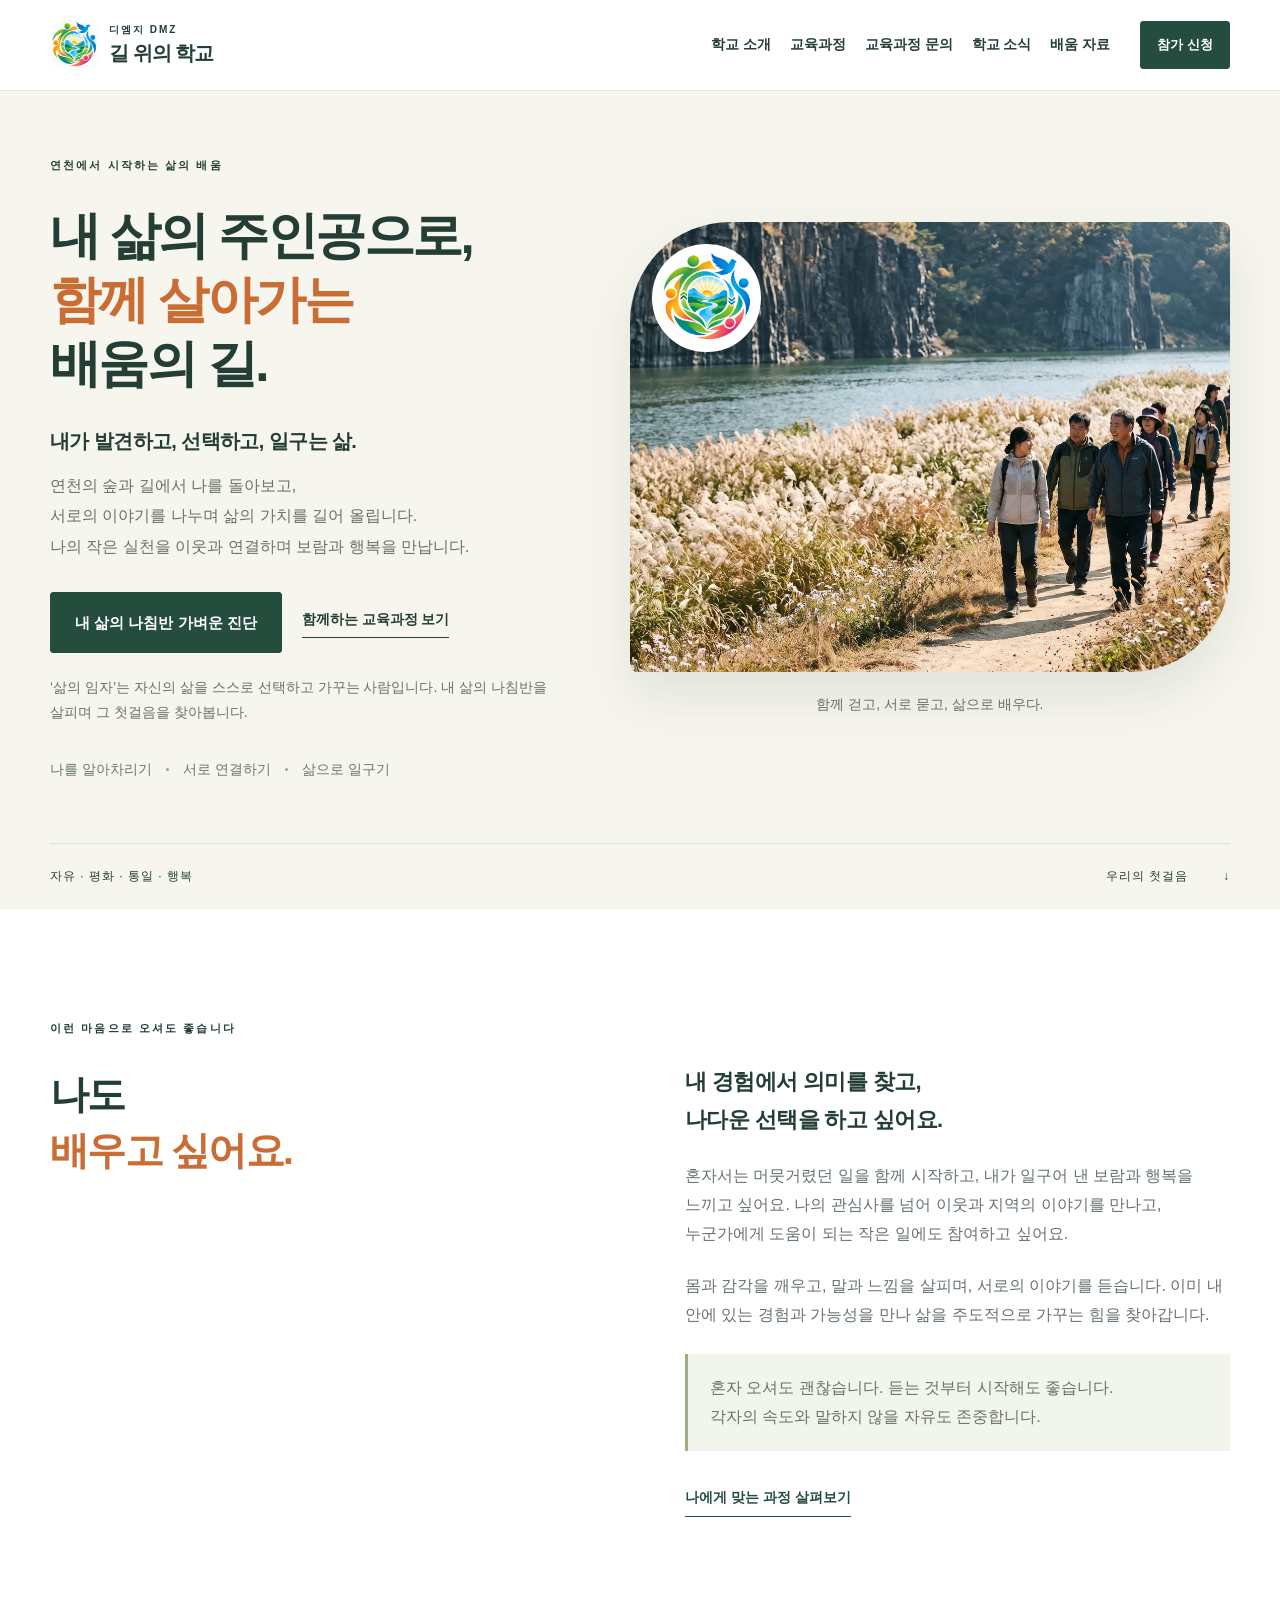
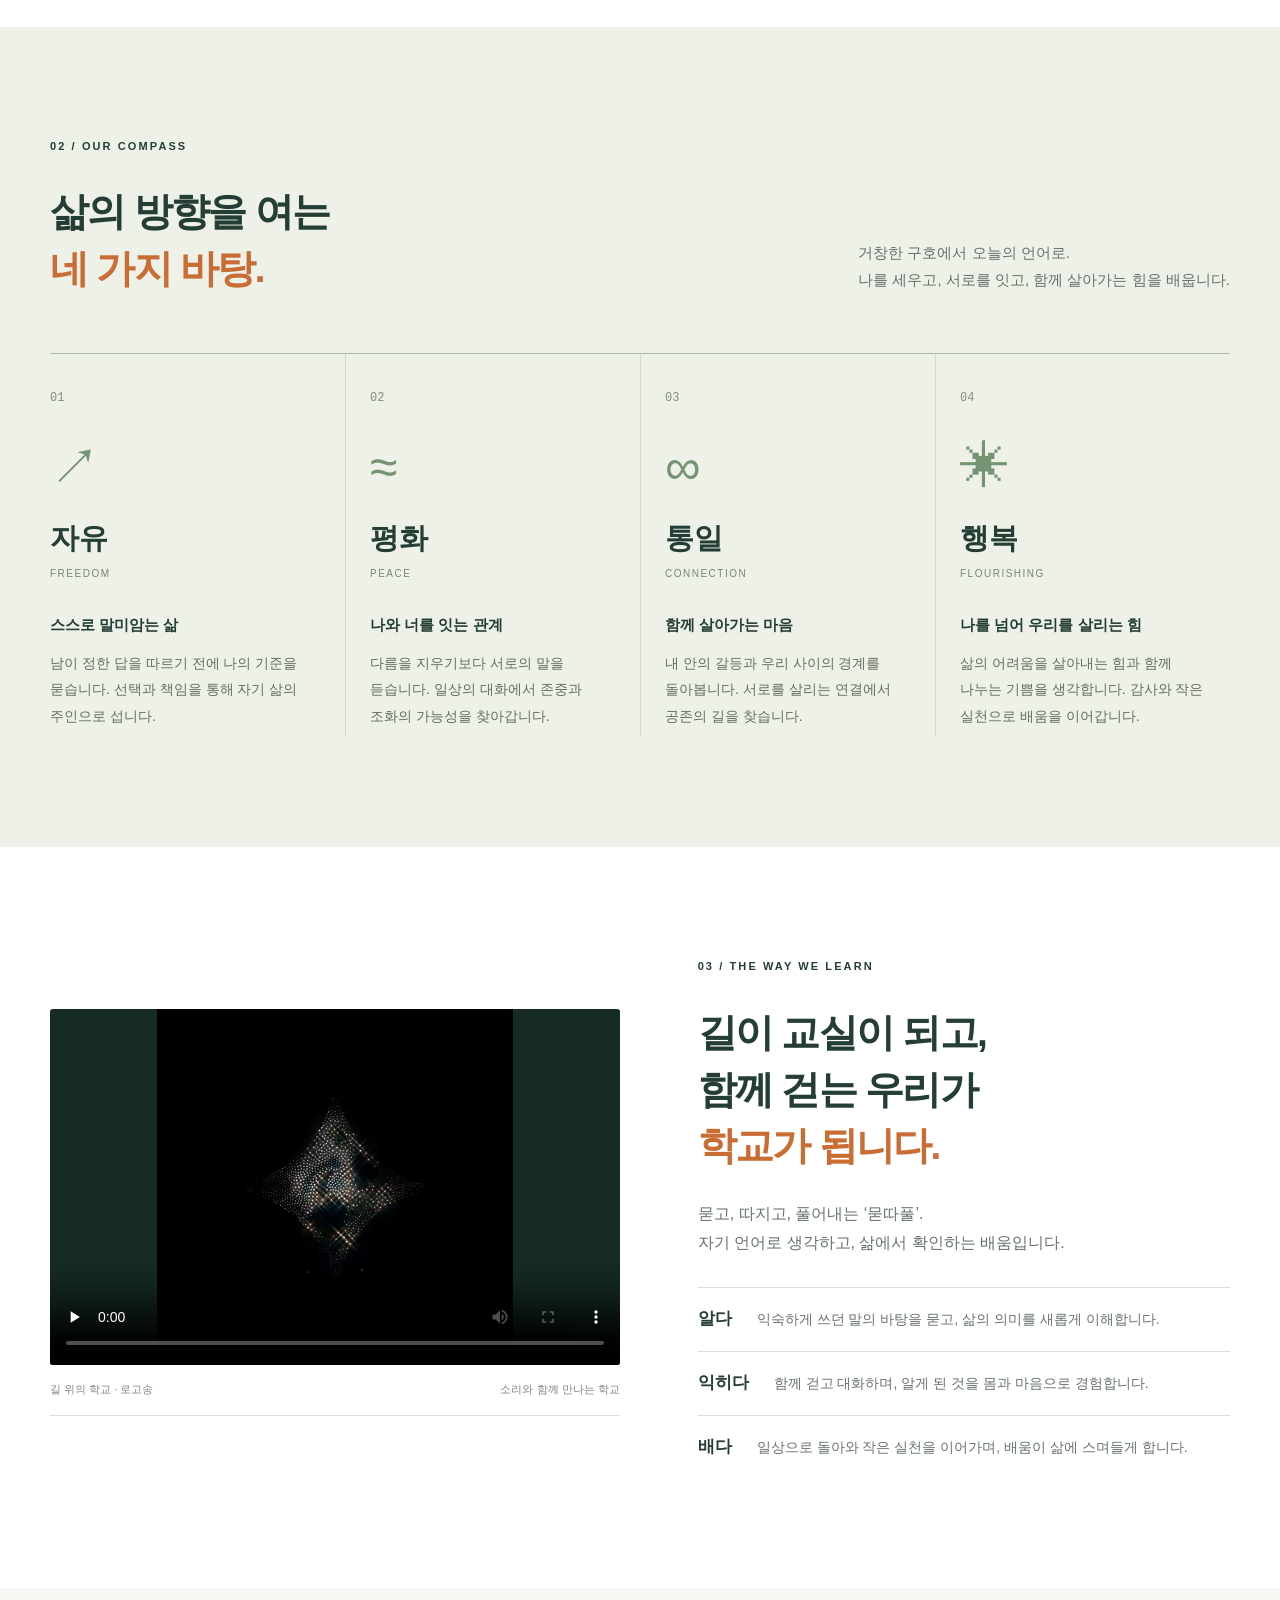
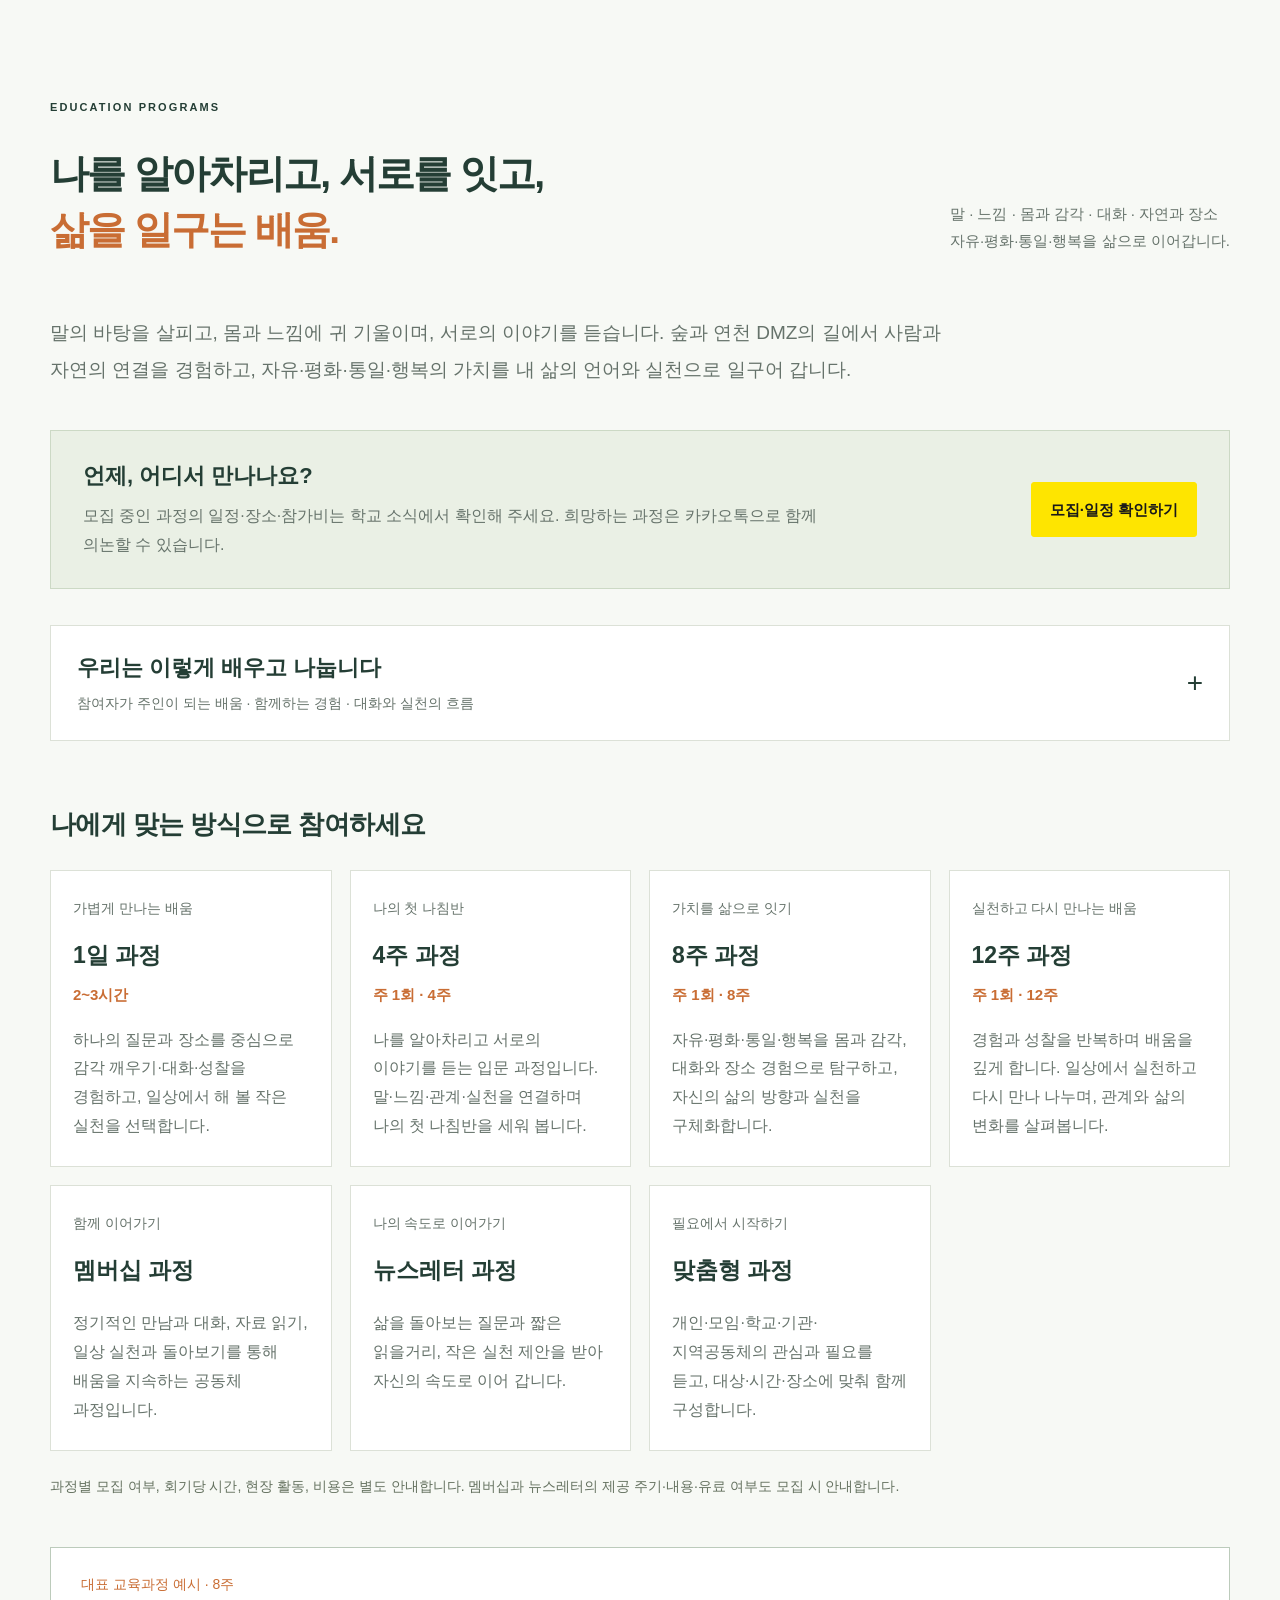
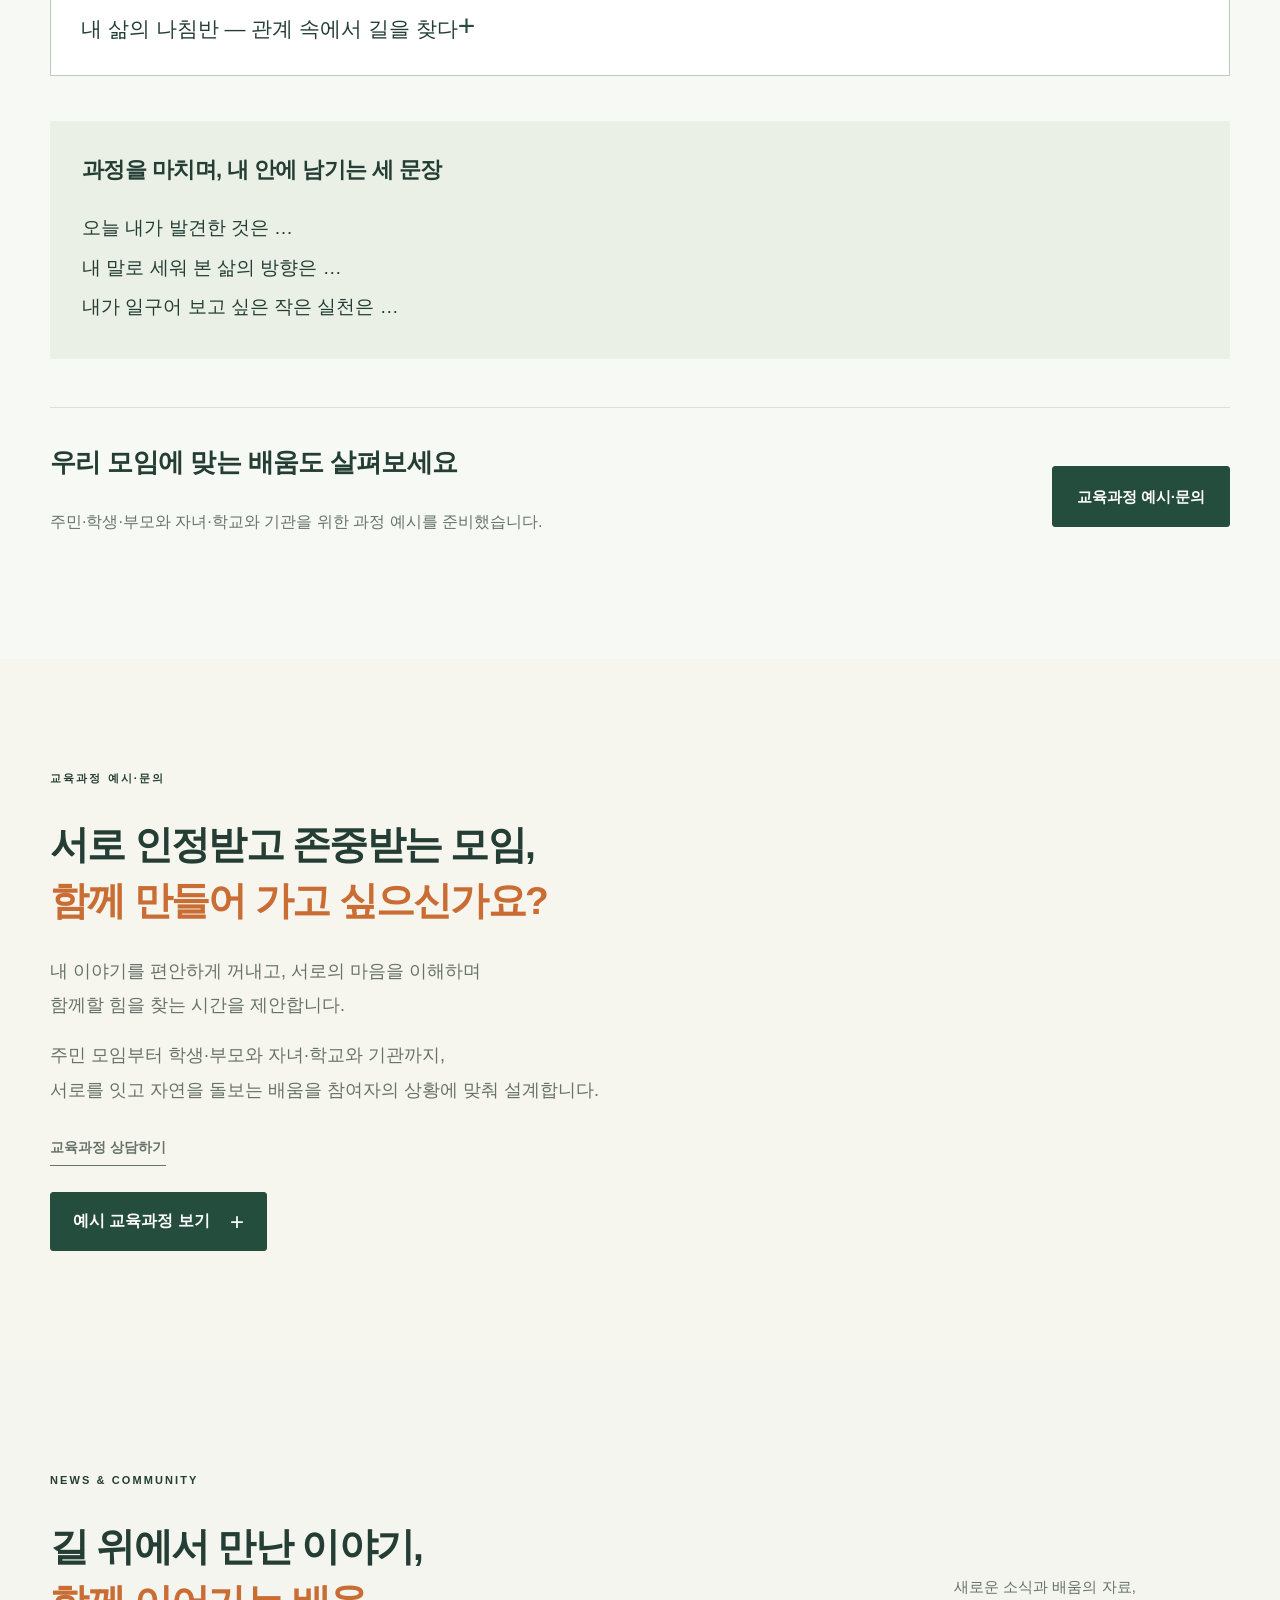
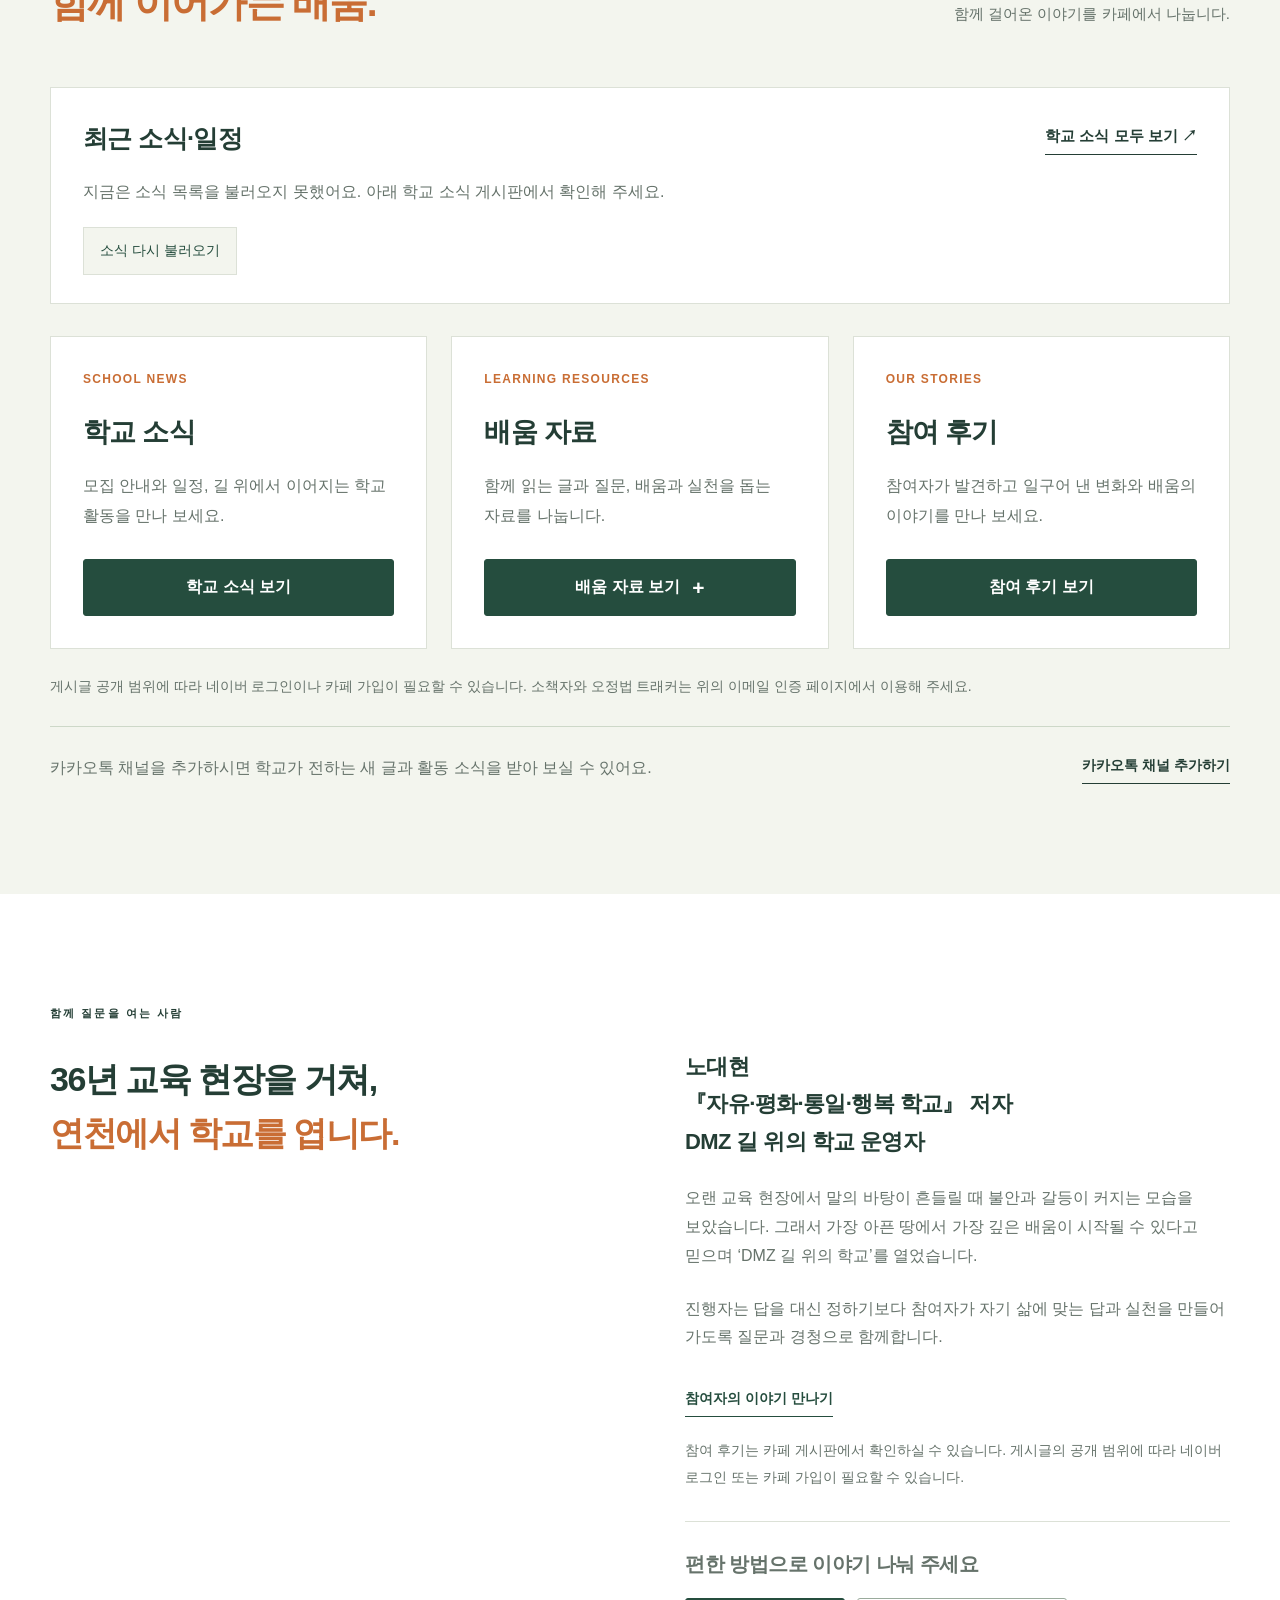
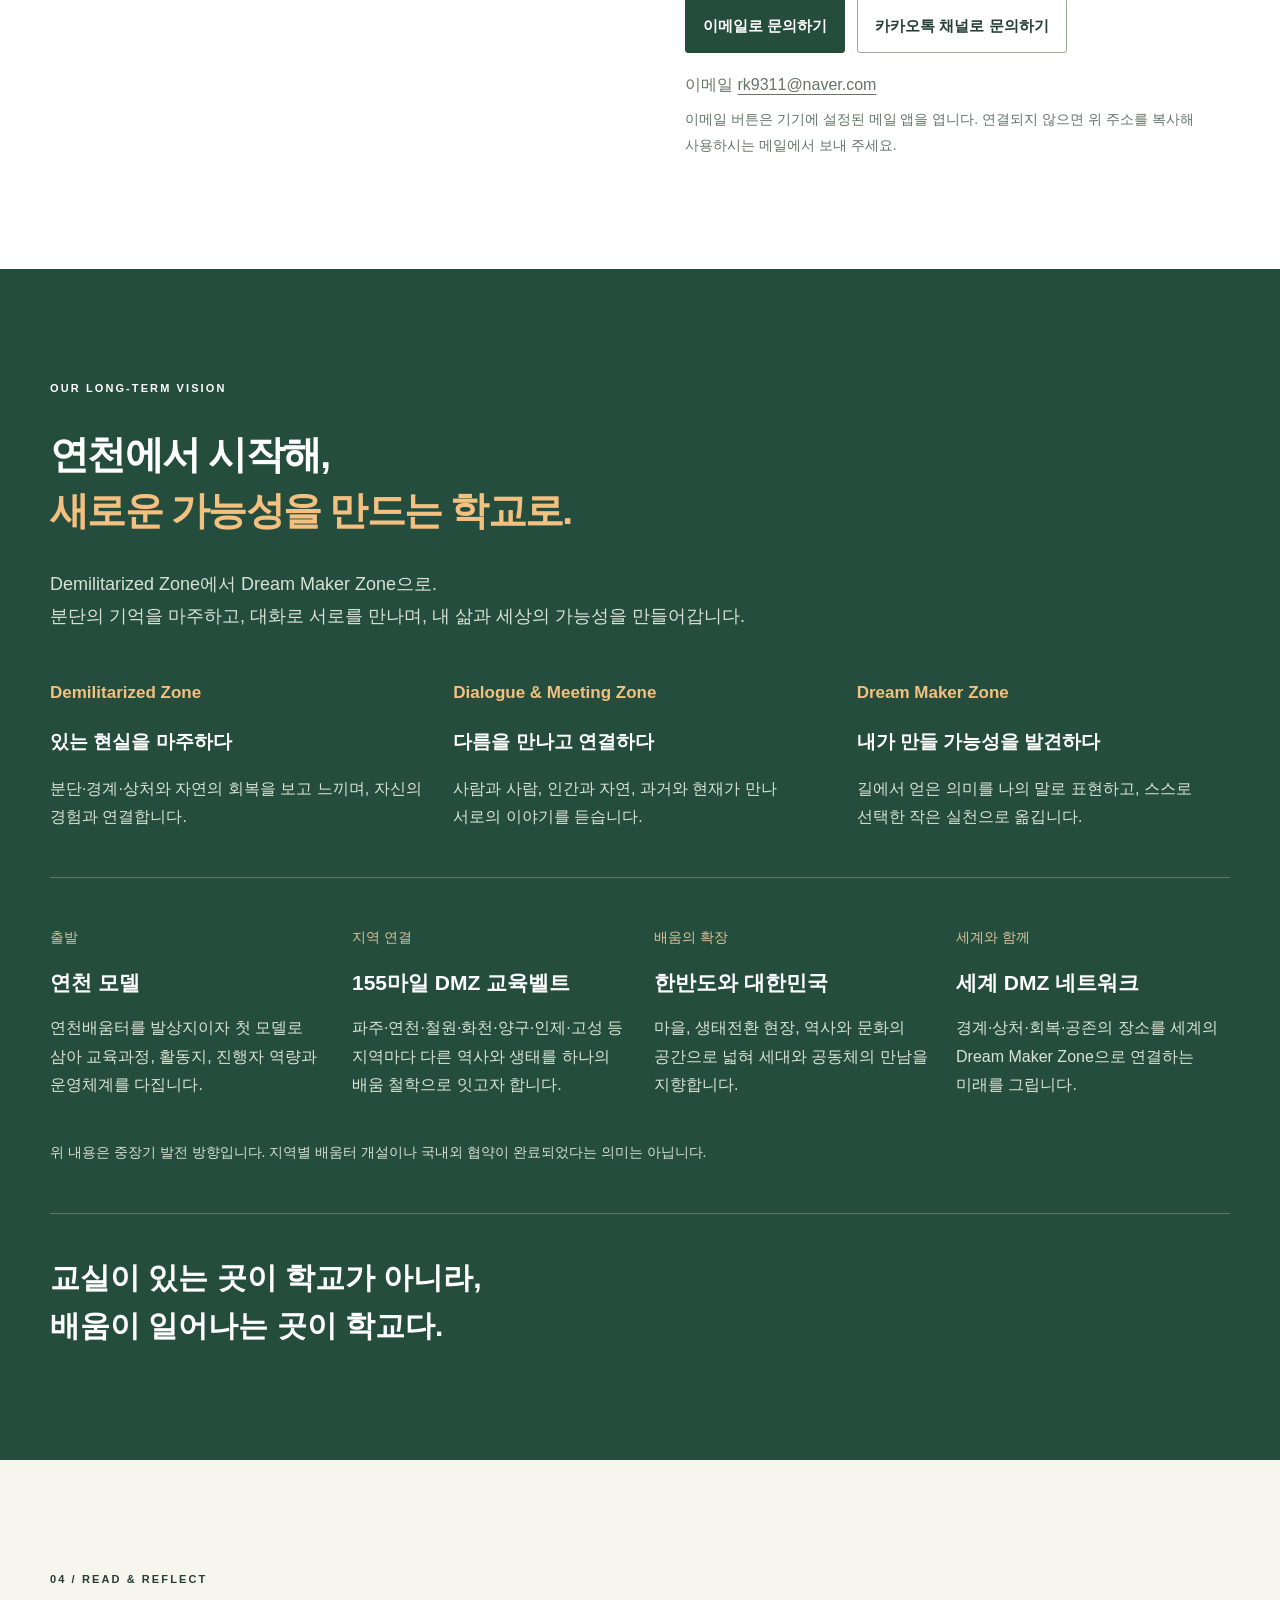
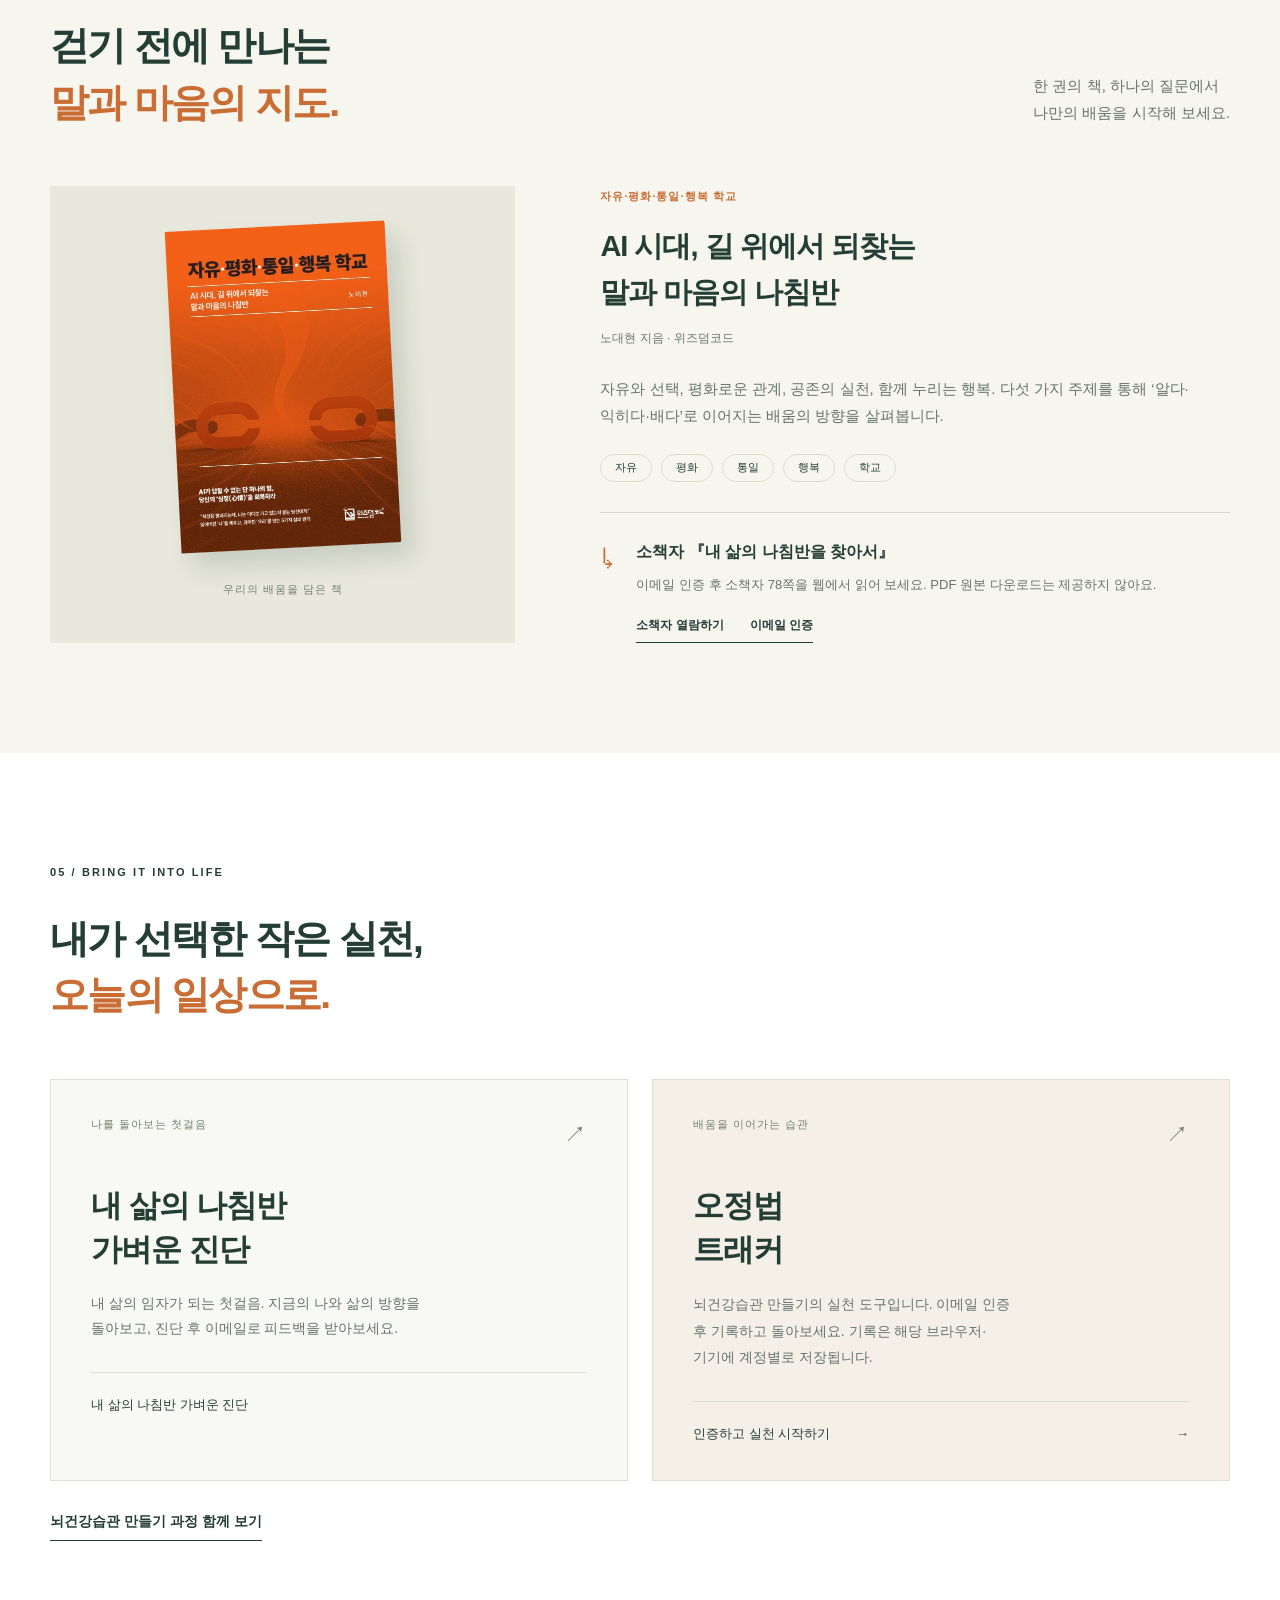
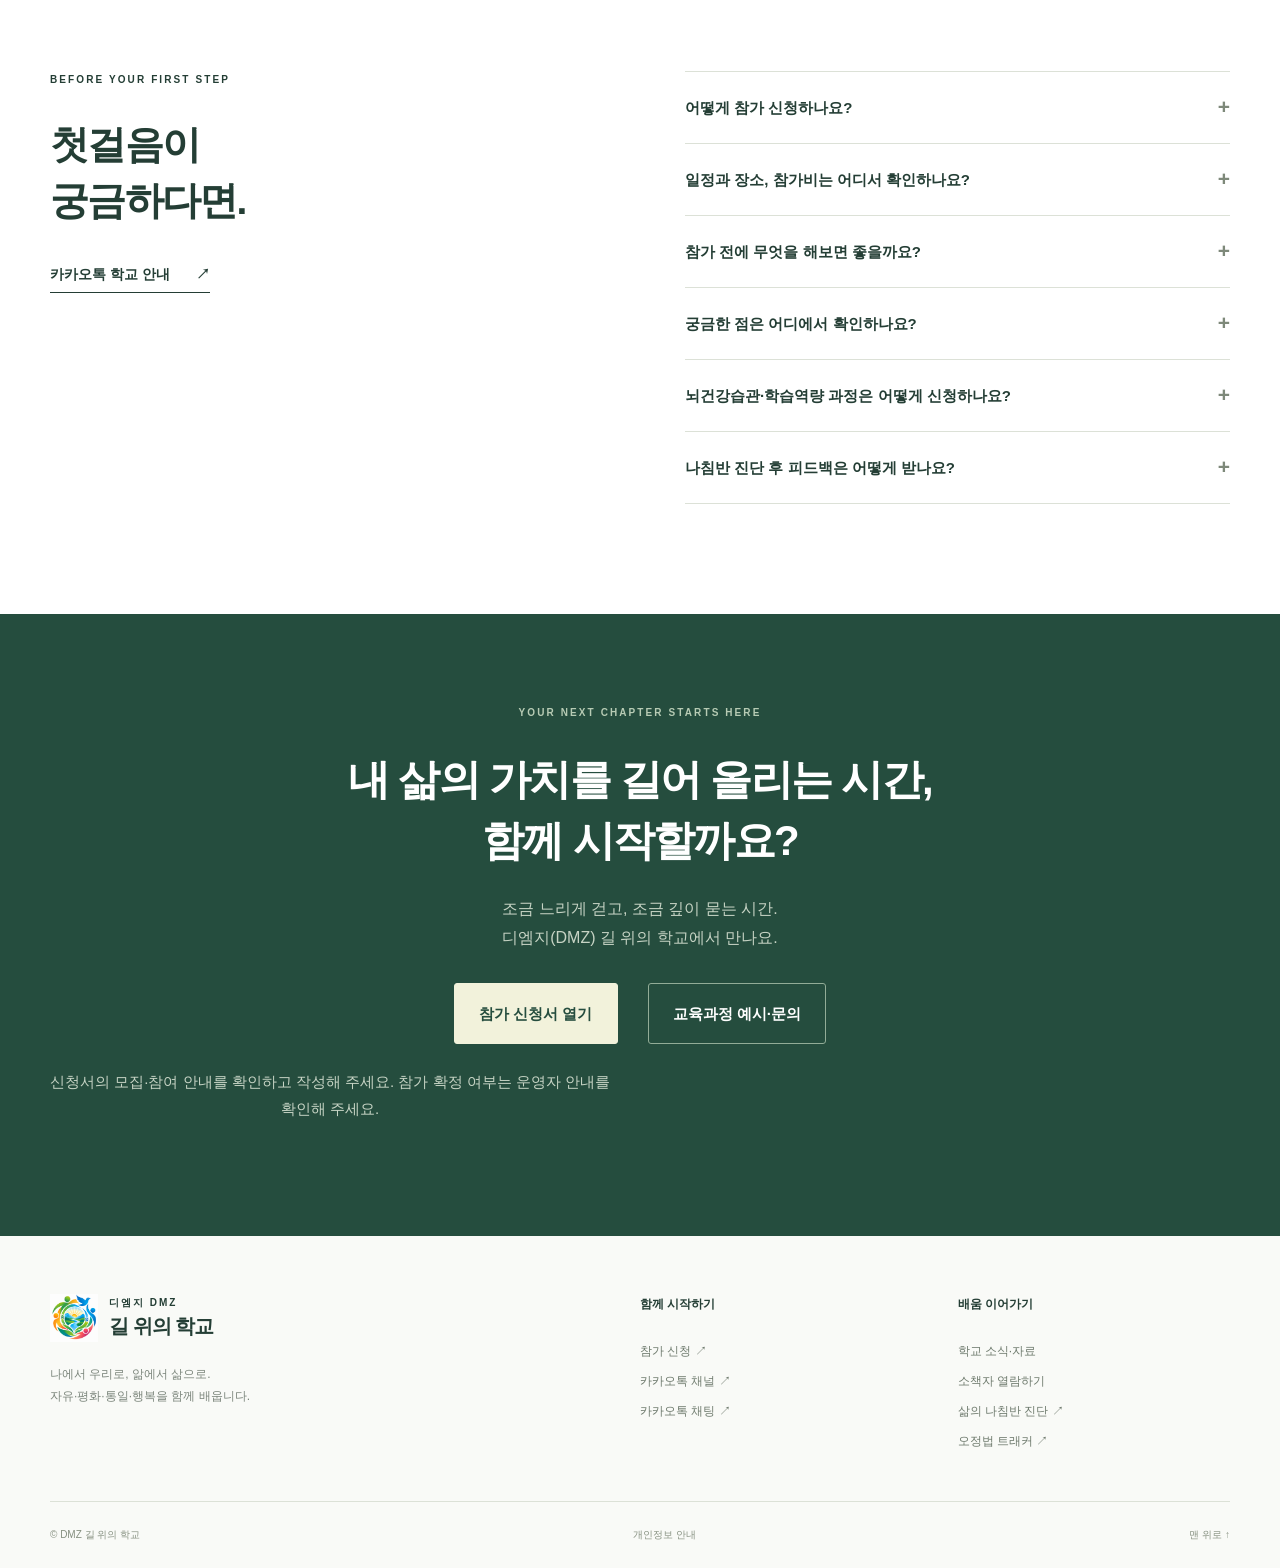
==== index.html @ ad86478e "Add files via upload" ====
<!doctype html>
<html lang="ko"><head>
<meta charset="utf-8"><meta name="viewport" content="width=device-width,initial-scale=1">
<title>DMZ 길 위의 학교 | 내 삶의 임자가 되는 배움</title>
<meta name="description" content="내 삶의 가치를 길어 올리고, 이웃과 연결되며, 보람과 행복을 일구는 배움. 연천의 길에서 시작하는 참여형 교육과정.">
<meta property="og:title" content="DMZ 길 위의 학교 — 내 삶의 나침반을 찾아서"><meta property="og:description" content="함께 걷고, 서로 묻고, 삶으로 배우는 학교."><meta property="og:type" content="website"><meta name="theme-color" content="#254d3e">
<link rel="icon" href="assets/logo.png"><link rel="stylesheet" href="style.css"><script src="app.js" defer=""></script>
<script src="news.js" defer="" data-sheet-id="1Gr6EIN_C6Hx48fEkBrF39PbIJ0kwt_T243jyhmLf19w" data-sheet-gid="470435636"></script>
</head>
<body>
<a class="skip" href="#main">본문 바로가기</a>
<header class="header"><div class="wrap header-inner"><a class="brand" href="#" aria-label="DMZ 길 위의 학교 홈"><img src="assets/logo.png" alt="" width="48" height="48"><span><small>디엠지 DMZ</small><b>길 위의 학교</b></span></a><nav id="navigation" aria-label="주 메뉴"><a href="#about">학교 소개</a><a href="#programs">교육과정</a><a href="#proposals">교육과정 문의</a><a href="#news">학교 소식</a><a href="#learning">배움 자료</a></nav><a class="button small" href="https://forms.gle/WR8zNBg2jhPBdPFr8" target="_blank" rel="noopener noreferrer">참가 신청</a><button class="menu-toggle" type="button" aria-expanded="false" aria-controls="navigation" aria-label="메뉴 열기"><span></span><span></span></button></div></header>
<main id="main">
<section class="hero" id="about"><div class="wrap hero-grid"><div class="hero-copy"><p class="eyebrow">연천에서 시작하는 삶의 배움</p><h1>내 삶의 주인공으로,<br><em>함께 살아가는</em><br>배움의 길.</h1><p class="hero-sub">내가 발견하고, 선택하고, 일구는 삶.</p><p class="lead">연천의 숲과 길에서 나를 돌아보고,<br class="desktop"> 서로의 이야기를 나누며 삶의 가치를 길어 올립니다.<br class="desktop"> 나의 작은 실천을 이웃과 연결하며 보람과 행복을 만납니다.</p><div class="actions"><a class="button" href="https://forms.gle/8WSsFzhsfN99GEsq5" target="_blank" rel="noopener noreferrer">내 삶의 나침반 가벼운 진단</a><a class="text-link" href="#programs">함께하는 교육과정 보기</a></div><p class="hero-definition">‘삶의 임자’는 자신의 삶을 스스로 선택하고 가꾸는 사람입니다. 내 삶의 나침반을 살피며 그 첫걸음을 찾아봅니다.</p><div class="hero-note"><span>나를 알아차리기</span><i></i><span>서로 연결하기</span><i></i><span>삶으로 일구기</span></div></div><figure class="hero-art hero-walking"><div class="hero-photo-frame"><img class="hero-landscape" src="assets/hero-walking.webp" alt="강과 절벽, 억새가 어우러진 길을 함께 걷는 사람들의 풍경 이미지" width="2752" height="1536" fetchpriority="high"><div class="hero-logo-badge"><img src="assets/logo.png" alt="DMZ 길 위의 학교 로고" width="1254" height="1254"></div></div><figcaption><span>함께 걷고, 서로 묻고, 삶으로 배우다.</span></figcaption></figure></div><div class="hero-bottom wrap"><span>자유 · 평화 · 통일 · 행복</span><a href="#why">우리의 첫걸음 <span aria-hidden="true">↓</span></a></div></section>
<section class="section why" id="why"><div class="wrap split"><div><p class="eyebrow">이런 마음으로 오셔도 좋습니다</p><h2>나도<br><em>배우고 싶어요.</em></h2></div><div class="prose"><p class="large">내 경험에서 의미를 찾고,<br>나다운 선택을 하고 싶어요.</p><p>혼자서는 머뭇거렸던 일을 함께 시작하고, 내가 일구어 낸 보람과 행복을 느끼고 싶어요. 나의 관심사를 넘어 이웃과 지역의 이야기를 만나고, 누군가에게 도움이 되는 작은 일에도 참여하고 싶어요.</p><p>몸과 감각을 깨우고, 말과 느낌을 살피며, 서로의 이야기를 듣습니다. 이미 내 안에 있는 경험과 가능성을 만나 삶을 주도적으로 가꾸는 힘을 찾아갑니다.</p><p class="participation-welcome">혼자 오셔도 괜찮습니다. 듣는 것부터 시작해도 좋습니다.<br>각자의 속도와 말하지 않을 자유도 존중합니다.</p><a class="text-link" href="#programs">나에게 맞는 과정 살펴보기</a></div></div></section>
<section class="section values" id="values"><div class="wrap"><div class="section-head"><div><p class="eyebrow">02 / OUR COMPASS</p><h2>삶의 방향을 여는<br><em>네 가지 바탕.</em></h2></div><p>거창한 구호에서 오늘의 언어로.<br>나를 세우고, 서로를 잇고, 함께 살아가는 힘을 배웁니다.</p></div><div class="value-grid"><article><span class="number">01</span><span class="value-mark" aria-hidden="true">↗</span><h3>자유</h3><p class="en">FREEDOM</p><h4>스스로 말미암는 삶</h4><p>남이 정한 답을 따르기 전에 나의 기준을 묻습니다. 선택과 책임을 통해 자기 삶의 주인으로 섭니다.</p></article><article><span class="number">02</span><span class="value-mark" aria-hidden="true">≈</span><h3>평화</h3><p class="en">PEACE</p><h4>나와 너를 잇는 관계</h4><p>다름을 지우기보다 서로의 말을 듣습니다. 일상의 대화에서 존중과 조화의 가능성을 찾아갑니다.</p></article><article><span class="number">03</span><span class="value-mark" aria-hidden="true">∞</span><h3>통일</h3><p class="en">CONNECTION</p><h4>함께 살아가는 마음</h4><p>내 안의 갈등과 우리 사이의 경계를 돌아봅니다. 서로를 살리는 연결에서 공존의 길을 찾습니다.</p></article><article><span class="number">04</span><span class="value-mark" aria-hidden="true">✳</span><h3>행복</h3><p class="en">FLOURISHING</p><h4>나를 넘어 우리를 살리는 힘</h4><p>삶의 어려움을 살아내는 힘과 함께 나누는 기쁨을 생각합니다. 감사와 작은 실천으로 배움을 이어갑니다.</p></article></div></div></section>
<section class="section story" id="story"><div class="wrap story-grid"><div class="video-block"><video controls="" playsinline="" preload="none" poster="assets/song-poster.jpg" aria-label="길 위의 학교 로고송 영상"><source src="assets/school-song.mp4" type="video/mp4">영상을 지원하지 않는 브라우저입니다. <a href="assets/school-song.mp4">로고송 영상 열기</a></video><p><span>길 위의 학교 · 로고송</span><span>소리와 함께 만나는 학교</span></p></div><div><p class="eyebrow">03 / THE WAY WE LEARN</p><h2>길이 교실이 되고,<br>함께 걷는 우리가<br><em>학교가 됩니다.</em></h2><p class="story-intro">묻고, 따지고, 풀어내는 ‘묻따풀’.<br>자기 언어로 생각하고, 삶에서 확인하는 배움입니다.</p><ol class="learning-steps"><li><span>알다</span><p>익숙하게 쓰던 말의 바탕을 묻고, 삶의 의미를 새롭게 이해합니다.</p></li><li><span>익히다</span><p>함께 걷고 대화하며, 알게 된 것을 몸과 마음으로 경험합니다.</p></li><li><span>배다</span><p>일상으로 돌아와 작은 실천을 이어가며, 배움이 삶에 스며들게 합니다.</p></li></ol></div></div></section>
<section class="section programs" id="programs"><div class="wrap">
<div class="section-head"><div><p class="eyebrow">EDUCATION PROGRAMS</p><h2>나를 알아차리고, 서로를 잇고,<br><em>삶을 일구는 배움.</em></h2></div><p>말 · 느낌 · 몸과 감각 · 대화 · 자연과 장소<br>자유·평화·통일·행복을 삶으로 이어갑니다.</p></div>
<p class="program-intro">말의 바탕을 살피고, 몸과 느낌에 귀 기울이며, 서로의 이야기를 듣습니다. 숲과 연천 DMZ의 길에서 사람과 자연의 연결을 경험하고, 자유·평화·통일·행복의 가치를 내 삶의 언어와 실천으로 일구어 갑니다.</p>
<aside class="program-schedule" aria-labelledby="schedule-title"><div><h3 id="schedule-title">언제, 어디서 만나나요?</h3><p>모집 중인 과정의 일정·장소·참가비는 학교 소식에서 확인해 주세요. 희망하는 과정은 카카오톡으로 함께 의논할 수 있습니다.</p></div><a class="button" href="#news">모집·일정 확인하기</a></aside>
<details class="learning-method" id="learning-method"><summary><span><strong>우리는 이렇게 배우고 나눕니다</strong><small>참여자가 주인이 되는 배움 · 함께하는 경험 · 대화와 실천의 흐름</small></span><span class="method-toggle" aria-hidden="true">+</span></summary><div class="learning-method-content"><div class="program-philosophy"><article><span class="course-tag">참여자가 주인이 되는 배움</span><h3>내 안에서 발견하고,<br>내 삶으로 일구어 갑니다.</h3><p>길 위의 학교는 참여자 한 사람 한 사람에게 자기 삶을 이해하고 선택할 경험과 지혜, 가능성이 있다고 믿습니다.</p><p>진행자는 열린 질문과 경청으로 말문을 열고, 각자가 자신의 경험과 느낌을 표현할 수 있도록 돕습니다. 참여자는 이야기를 나누고, 자신에게 남는 의미를 정리하고 음미하며, 자기 삶에 맞는 답과 실천을 만들어 갑니다.</p><blockquote>“무엇을 배웠다”는 뿌듯함에서,<br><strong>“내가 발견하고 선택하여 일구어 냈다”는<br>성취감과 보람으로.</strong></blockquote></article><article><span class="course-tag">연결과 연대 속에서 살아가기</span><h3>우리는 관계 속에서<br>살아가는 존재입니다.</h3><p>홀로 있는 순간에도 사람·자연·장소·시간과 연결되어 살아갑니다. 나를 지탱하는 관계를 발견하고, 서로의 다름과 속도를 존중하며, 편안함과 안정감·소속감을 경험할 수 있는 배움의 자리를 만듭니다.</p><p>말할 자유와 함께 <strong>말하지 않을 자유, 적절한 거리, 잠시 머무를 시간</strong>도 존중합니다. 서로의 이야기를 만나며 자신의 답을 새롭게 만들어 갈 수 있습니다.</p></article></div><div class="program-block"><h3>이런 경험을 함께합니다</h3><div class="experience-grid">
<article><h4>말의 바탕 차리기</h4><p>내가 사용하는 말의 뜻과 바탕을 살피고, 자신의 경험을 자기 말로 표현합니다.</p></article>
<article><h4>느낌 알아차리기</h4><p>늧·느낌·감정·인식·행동의 흐름을 살피며, 지금 내 안에서 일어나는 것을 알아차립니다.</p></article>
<article><h4>몸과 감각 깨우기</h4><p>호흡·움직임·몸의 감각을 느끼고, 여건에 맞는 맨발 걷기와 브레인트레이닝을 경험합니다.</p></article>
<article><h4>듣고 대화하기</h4><p>이마고 대화와 회복적 대화를 통해 끝까지 듣기, 공감, 서로의 필요를 나누는 경험을 합니다.</p></article>
<article><h4>자연과 장소에서 가치 길어 올리기</h4><p>숲·물길·생태·역사의 현장을 만나고, 그 경험에서 자신의 삶과 연결되는 의미를 발견합니다.</p></article>
<article><h4>일상에서 일구기</h4><p>나의 나침반 선언과 작은 실천을 선택하고, 오정법 트래커로 기록하며 돌아봅니다.</p></article></div></div><div class="program-block program-flow"><h3>배움은 이렇게 흐릅니다</h3><ol><li>몸과 감각으로 만나기</li><li>내면에 귀 기울이기</li><li>말문 열기</li><li>서로 나누고 듣기</li><li>나의 말로 정리하기</li><li>머물러 음미하기</li><li>내가 선택한 실천으로 이어가기</li></ol><p>사물과 장소를 만나며 일어나는 느낌에 머물고, 내 삶과 관계의 연결을 발견합니다. 매번 같은 답에 도달하기보다 각자가 발견한 답을 서로의 이야기와 만나게 하는 과정입니다.</p></div></div></details>


<div class="program-block"><h3>나에게 맞는 방식으로 참여하세요</h3><div class="format-grid">
<article><span>가볍게 만나는 배움</span><h4>1일 과정</h4><b>2~3시간</b><p>하나의 질문과 장소를 중심으로 감각 깨우기·대화·성찰을 경험하고, 일상에서 해 볼 작은 실천을 선택합니다.</p></article>
<article><span>나의 첫 나침반</span><h4>4주 과정</h4><b>주 1회 · 4주</b><p>나를 알아차리고 서로의 이야기를 듣는 입문 과정입니다. 말·느낌·관계·실천을 연결하며 나의 첫 나침반을 세워 봅니다.</p></article>
<article><span>가치를 삶으로 잇기</span><h4>8주 과정</h4><b>주 1회 · 8주</b><p>자유·평화·통일·행복을 몸과 감각, 대화와 장소 경험으로 탐구하고, 자신의 삶의 방향과 실천을 구체화합니다.</p></article>
<article><span>실천하고 다시 만나는 배움</span><h4>12주 과정</h4><b>주 1회 · 12주</b><p>경험과 성찰을 반복하며 배움을 깊게 합니다. 일상에서 실천하고 다시 만나 나누며, 관계와 삶의 변화를 살펴봅니다.</p></article>
<article><span>함께 이어가기</span><h4>멤버십 과정</h4><p>정기적인 만남과 대화, 자료 읽기, 일상 실천과 돌아보기를 통해 배움을 지속하는 공동체 과정입니다.</p></article>
<article><span>나의 속도로 이어가기</span><h4>뉴스레터 과정</h4><p>삶을 돌아보는 질문과 짧은 읽을거리, 작은 실천 제안을 받아 자신의 속도로 이어 갑니다.</p></article>
<article><span>필요에서 시작하기</span><h4>맞춤형 과정</h4><p>개인·모임·학교·기관·지역공동체의 관심과 필요를 듣고, 대상·시간·장소에 맞춰 함께 구성합니다.</p></article></div><p class="course-note format-note">과정별 모집 여부, 회기당 시간, 현장 활동, 비용은 별도 안내합니다. 멤버십과 뉴스레터의 제공 주기·내용·유료 여부도 모집 시 안내합니다.</p></div>
<details class="program-example"><summary><span><small>대표 교육과정 예시 · 8주</small>내 삶의 나침반 — 관계 속에서 길을 찾다</span><span class="example-toggle" aria-hidden="true">+</span></summary><div class="example-content"><p>현재 삶 자각 · 삶의 리듬 살피기 · 관점 점검 · 감정과 신념 성찰 · 생애 경험 재해석 · 관계 재구성 · 가치 재선택 · 생활실천으로 이어지는 구성 예시입니다.</p><ol class="week-list">
<li><div><span>1주 · 삶의 방향</span><h4>왜 지금, 내 삶의 나침반이 필요한가</h4></div><p>숲과 자연을 오감으로 만나며 현재의 삶을 자각합니다. 자기인식과 삶의 만족·의미를 살피고, 나를 지탱하는 관계와 삶의 방향을 돌아봅니다.</p></li>
<li><div><span>2주 · 자유</span><h4>나를 알아차리고 스스로 말미암기</h4></div><p>물의 흐름과 걷는 속도를 경험하며 자신의 리듬을 살핍니다. 몸·느낌·생각을 알아차리고 자율적 선택, 자기조절, 자기실현의 가능성을 찾아봅니다.</p></li>
<li><div><span>3주 · 자유</span><h4>선택하고 책임지는 삶</h4></div><p>갈림길과 다른 길을 경험하며 선택의 기준을 묻습니다. 말의 바탕과 익숙한 관점을 살피고, 나의 선택이 타인과 자연에 미치는 영향을 돌아보며 가치와 행동을 연결합니다.</p></li>
<li><div><span>4주 · 평화</span><h4>내 안의 안정과 통합</h4></div><p>숲의 고요함과 호흡 속에서 감정과 신념을 돌아봅니다. 몸의 긴장을 알아차리고, 나를 안정시키는 환경과 관계를 발견하며 정서조절과 내적 통합을 살핍니다.</p></li>
<li><div><span>5주 · 평화 실습</span><h4>끝까지 듣고 나와 너를 잇기</h4></div><p>나무의 성장 흔적과 계절을 만나 자신의 경험을 되새깁니다. 이마고 대화와 회복적 질문으로 서로의 이야기를 들으며 존중과 공감, 평화적 의사소통과 갈등 전환을 경험합니다.</p></li>
<li><div><span>6주 · 통일</span><h4>다름을 품고 관계를 다시 잇기</h4></div><p>생태계의 상호의존성과 연천 DMZ의 경계를 살핍니다. 내 안과 우리 사이의 갈라짐을 돌아보고, 차이를 지우지 않고 함께 살아갈 약속과 공동체적 연대의 가능성을 찾아봅니다.</p></li>
<li><div><span>7주 · 행복</span><h4>함께 살아있음의 기쁨과 살리는 힘</h4></div><p>자연 속에서 머물고 선택하며 소중한 가치를 다시 발견합니다. 삶의 만족과 의미, 감사와 관계적 안녕, 기여와 보람을 나눕니다.</p></li>
<li><div><span>8주 · 나의 나침반 선언</span><h4>삶의 언어를 다시 세우고 걸어 나가기</h4></div><p>숲길 전체의 경험과 귀환을 정리하고 음미합니다. 네 가치를 자신의 언어로 통합해 삶의 방향을 세우고, 언제·어디서·어떻게 실천할지 선택합니다.</p></li></ol><p class="course-note">대상과 장소, 계절과 운영 여건, 참여자의 질문과 필요에 따라 활동과 순서를 조정합니다. 개별 주제의 체험 과정이나 연속 과정으로 구성할 수 있습니다.</p></div></details>
<div class="program-reflection"><h3>과정을 마치며, 내 안에 남기는 세 문장</h3><p>오늘 내가 발견한 것은 …<br>내 말로 세워 본 삶의 방향은 …<br>내가 일구어 보고 싶은 작은 실천은 …</p></div>
<div class="program-inquiry"><div><h3>우리 모임에 맞는 배움도 살펴보세요</h3><p>주민·학생·부모와 자녀·학교와 기관을 위한 과정 예시를 준비했습니다.</p></div><a class="button" href="#proposals">교육과정 예시·문의</a></div></div></section><section class="section proposal-section" id="proposals"><div class="wrap"><div class="proposal-invitation"><p class="eyebrow">교육과정 예시·문의</p><h2>서로 인정받고 존중받는 모임,<br><em>함께 만들어 가고 싶으신가요?</em></h2><p>내 이야기를 편안하게 꺼내고, 서로의 마음을 이해하며<br class="desktop"> 함께할 힘을 찾는 시간을 제안합니다.</p><p>주민 모임부터 학생·부모와 자녀·학교와 기관까지,<br class="desktop"> 서로를 잇고 자연을 돌보는 배움을 참여자의 상황에 맞춰 설계합니다.</p><p class="proposal-direct-contact"><a class="text-link" href="https://pf.kakao.com/_qJvMX/chat" target="_blank" rel="noopener noreferrer">교육과정 상담하기</a></p></div><details id="proposal-options" class="proposal-options proposal-picker"><summary><span data-picker-label="">예시 교육과정 보기</span></summary><div class="proposal-picker-content"><h3>지금 우리에게 필요한 배움은 무엇인가요?</h3><p class="proposal-options-note">제목을 누르면 대상과 활동 흐름을 살펴볼 수 있습니다. 아래 내용은 상담을 위한 구성 예시이며, 현재 모집 공고는 학교 소식에서 확인해 주세요.</p><details class="proposal" id="proposal-neighbors" data-proposal=""><summary><span><strong>연천에서 다시 만나는 나와 이웃</strong><span class="proposal-line">익숙한 동네에서 새로운 가치와 함께할 이웃을 발견합니다.</span></span><span class="proposal-toggle" aria-hidden="true">+</span></summary><div class="proposal-body"><p class="proposal-purpose">나와 지역을 긍정적으로 바라보고, 모임과 모임 사이의 경계를 넘어 함께할 작은 일을 찾습니다.</p><dl class="proposal-meta"><div><dt>함께할 분</dt><dd>주민, 동아리, 파크골프 등 생활체육 모임, 지역공동체</dd></div><div><dt>구성 예시</dt><dd>1일 2~3시간 또는 4회기 구성 예시</dd></div></dl><h4>이렇게 만나고 나눕니다</h4><ol><li>몸과 감각을 깨우며 연천의 길·자연·생활 공간 만나기</li><li>내가 살아온 이야기와 우리 동네의 소중한 가치 나누기</li><li>서로 다른 관심과 경험에서 공통의 필요 찾기</li><li>이웃에게 도움이 되는 작은 공동실천 선택하기</li></ol><div class="proposal-result"><h4>내가 일구어 가져가는 것</h4><p>우리 동네의 가치 한 가지와 함께 해 볼 실천 한 가지</p></div><div class="proposal-consult"><p>우리 모임과 이웃 모임이 함께할 계기를 만들고 싶으신가요?</p><a class="button" href="https://pf.kakao.com/_qJvMX/chat" target="_blank" rel="noopener noreferrer">이 과정으로 상담하기</a></div><p class="proposal-note">상담창에 과정 이름과 대상·희망 인원·시간·장소를 남겨 주세요. 회기와 인원, 장소 조건, 준비물과 비용은 협의 후 안내합니다.</p></div></details><details class="proposal" id="proposal-joy" data-proposal=""><summary><span><strong>배움의 즐거움을 찾는 시간</strong><span class="proposal-line">작은 호기심을 내가 해냈다는 기쁨으로 이어갑니다.</span></span><span class="proposal-toggle" aria-hidden="true">+</span></summary><div class="proposal-body"><p class="proposal-purpose">질문하고 시도하는 경험을 통해 배우는 즐거움을 발견하고, 스스로 시작하고 이어가는 방법을 찾아갑니다.</p><dl class="proposal-meta"><div><dt>함께할 분</dt><dd>초·중·고 학생 모임, 학급, 청소년 배움 공동체</dd></div><div><dt>구성 예시</dt><dd>1일 체험 또는 4회기 구성 예시</dd></div></dl><h4>이렇게 만나고 나눕니다</h4><ol><li>몸과 감각을 깨우며 지금의 상태 알아차리기</li><li>내가 궁금한 질문과 몰입했던 경험 나누기</li><li>도움을 요청하고 서로의 시도를 응원하는 대화</li><li>작은 목표를 선택하고 실행·돌아보기 이어가기</li></ol><div class="proposal-result"><h4>내가 일구어 가져가는 것</h4><p>내가 선택한 배움 목표와 나에게 맞는 실천 방법</p></div><div class="proposal-consult"><p>아이들이 질문하고 시도하는 분위기를 함께 만들고 싶으신가요?</p><a class="button" href="https://pf.kakao.com/_qJvMX/chat" target="_blank" rel="noopener noreferrer">이 과정으로 상담하기</a></div><p class="proposal-note">상담창에 과정 이름과 대상·희망 인원·시간·장소를 남겨 주세요. 회기와 인원, 장소 조건, 준비물과 비용은 협의 후 안내합니다.</p></div></details><details class="proposal" id="proposal-custom" data-proposal=""><summary><span><strong>학교·기관 맞춤형 프로그램</strong><span class="proposal-line">인정과 존중에서 시작해 관계 회복과 연결로 나아갑니다.</span></span><span class="proposal-toggle" aria-hidden="true">+</span></summary><div class="proposal-body"><p class="proposal-purpose">서로 인정받고 존중받는 경험을 바탕으로, 이야기를 편안하게 꺼내고 함께할 힘을 찾는 분위기를 만듭니다.</p><dl class="proposal-meta"><div><dt>함께할 분</dt><dd>학교, 기관, 주민 활동가, 조직과 공동체</dd></div><div><dt>구성 예시</dt><dd>대상·시간·장소·관심 과제에 맞춰 협의</dd></div></dl><h4>이렇게 만나고 나눕니다</h4><ol><li>각자가 바라는 인정과 존중, 관계의 필요 알아차리기</li><li>이마고 대화·회복적 질문을 활용한 경청과 공감 연습</li><li>갈등과 차이 속에서 서로의 경험과 관점 살피기</li><li>함께 지킬 약속과 작은 공동과제 정하기</li></ol><div class="proposal-result"><h4>내가 일구어 가져가는 것</h4><p>우리 모임이 합의한 관계의 약속과 실행 계획</p></div><div class="proposal-consult"><p>우리 학교·기관의 상황에 맞는 과정을 함께 설계하고 싶으신가요?</p><a class="button" href="https://pf.kakao.com/_qJvMX/chat" target="_blank" rel="noopener noreferrer">이 과정으로 상담하기</a></div><p class="proposal-note">상담창에 과정 이름과 대상·희망 인원·시간·장소를 남겨 주세요. 회기와 인원, 장소 조건, 준비물과 비용은 협의 후 안내합니다.</p></div></details><details class="proposal" id="proposal-brain" data-proposal=""><summary><span><strong>뇌건강습관 만들기</strong><span class="proposal-line">왜 하는지 이해하고, 나에게 맞게 실천하며 습관으로 이어갑니다.</span></span><span class="proposal-toggle" aria-hidden="true">+</span></summary><div class="proposal-body"><p class="proposal-purpose">뇌의 특성과 작동, 배움과 생활습관에 관한 기초 내용을 자신의 일상과 연결해 이해하고, 오정법 트래커를 핵심 실천 도구로 활용합니다.</p><dl class="proposal-meta"><div><dt>함께할 분</dt><dd>건강한 일상 습관에 관심 있는 성인, 주민 모임, 학교·기관</dd></div><div><dt>구성 예시</dt><dd>이해·실습·기록·돌아보기를 연결한 4주 구성 예시</dd></div></dl><h4>이렇게 만나고 나눕니다</h4><ol><li>뇌의 특성과 작동, 주의·기억·학습을 일상 경험과 연결해 살펴보기</li><li>수면·움직임·쉼 등 나의 생활 리듬과 건강 습관 돌아보기</li><li>오정법의 뜻과 실천 방법을 이해하고 직접 경험하기</li><li>오정법 트래커에 작은 실천을 기록하며 지속 조건과 어려움 나누기</li></ol><div class="proposal-result"><h4>내가 일구어 가져가는 것</h4><p>나의 뇌건강습관 실천 계획과 오정법 기록</p></div><div class="proposal-tool"><p><strong>과정의 핵심 실천 도구 · 오정법 트래커</strong><br>방법을 이해한 뒤, 나에게 맞는 작은 실천을 선택하고 기록하며 돌아봅니다.</p><a class="text-link" href="https://rhodaehyeon.github.io/dmz-tracker/" target="_blank" rel="noopener noreferrer">오정법 트래커 살펴보기</a></div><p class="proposal-note">일상 습관을 살피는 교육과정이며, 질환의 진단·치료나 특정 건강 효과를 보장하지 않습니다.</p><div class="proposal-consult"><p>알고 있는 건강 습관을 일상에서 꾸준히 이어가고 싶으신가요?</p><a class="button" href="https://pf.kakao.com/_qJvMX/chat" target="_blank" rel="noopener noreferrer">이 과정으로 상담하기</a></div><p class="proposal-note">상담창에 과정 이름과 대상·희망 인원·시간·장소를 남겨 주세요. 회기와 인원, 장소 조건, 준비물과 비용은 협의 후 안내합니다.</p></div></details><details class="proposal" id="proposal-learning" data-proposal=""><summary><span><strong>학습역량 진단하고 확장하기</strong><span class="proposal-line">아이의 강점을 발견하고, 부모와 자녀가 배움의 동반자가 됩니다.</span></span><span class="proposal-toggle" aria-hidden="true">+</span></summary><div class="proposal-body"><p class="proposal-purpose">아이가 자연스럽게 흥미를 보이고 잘하는 것, 경험과 연습으로 넓혀 가는 역량을 함께 살핍니다. 부모와 자녀가 협력하는 동반자가 되어 학교생활의 주도성·기쁨·만족을 일구도록 돕습니다.</p><dl class="proposal-meta"><div><dt>함께할 분</dt><dd>학생 개인과 부모·보호자, 학생을 지원하는 학교·기관</dd></div><div><dt>구성 예시</dt><dd>학생별 탐색·부모와 자녀 대화·실천·돌아보기로 구성</dd></div></dl><h4>이렇게 만나고 나눕니다</h4><ol><li>대화·자기점검·관찰을 통해 흥미·강점·현재의 학습 경험 살펴보기</li><li>학생의 목표와 어려움을 학생 자신의 말로 표현하기</li><li>부모와 자녀가 판단과 비교를 내려놓고 서로의 필요 듣기</li><li>학생이 선택한 작은 실행 계획과 부모의 지원 방법 정하기</li><li>실행 경험을 함께 돌아보고 다음 시도를 조정하기</li></ol><div class="proposal-result"><h4>내가 일구어 가져가는 것</h4><p>학생이 주도하는 배움 계획과 부모·자녀의 협력 약속</p></div><p class="proposal-note">여기서 진단은 학습 경험과 현재의 필요를 함께 탐색하는 과정입니다. 타고난 재능을 확정하거나 성적 향상을 보장하는 검사가 아닙니다. 별도 검사 도구를 사용하는 경우 도구·비용·개인정보 안내를 먼저 제공합니다.</p><div class="proposal-consult"><p>아이를 이끄는 부담에서 함께 배우는 동반자로 만나고 싶으신가요?</p><a class="button" href="https://pf.kakao.com/_qJvMX/chat" target="_blank" rel="noopener noreferrer">이 과정으로 상담하기</a></div><p class="proposal-note">상담창에 과정 이름과 대상·희망 인원·시간·장소를 남겨 주세요. 회기와 인원, 장소 조건, 준비물과 비용은 협의 후 안내합니다.</p></div></details><details class="proposal" id="proposal-climate" data-proposal=""><summary><span><strong>탄소중립·ESG, 함께 만드는 기후회복</strong><span class="proposal-line">지구를 돌보는 선택을 우리 생활과 조직의 실천으로 이어갑니다.</span></span><span class="proposal-toggle" aria-hidden="true">+</span></summary><div class="proposal-body"><p class="proposal-purpose">탄소중립과 기후회복, ESG 경영의 의미를 우리 일과 생활에 연결해 살핍니다. 환경을 돌보고, 사람을 존중하고, 책임 있게 함께 결정하는 경험을 통해 지구와 더불어 살아가는 ‘지구 경영’을 작은 실천으로 구체화합니다.</p><dl class="proposal-meta"><div><dt>함께할 분</dt><dd>주민·동아리, 학교, 기관·기업, 지역공동체</dd></div><div><dt>구성 예시</dt><dd>1일 주제 탐색 또는 4회기 실천 프로젝트 구성 예시</dd></div></dl><h4>이렇게 만나고 나눕니다</h4><ol><li>내가 사는 지역의 자연과 일상에서 기후·환경의 변화와 질문 찾아보기</li><li>이동·에너지·소비·자원 사용을 살피며 바꿀 수 있는 선택 나누기</li><li>환경(E)·사람과 지역사회(S)·참여와 책임 있는 의사결정(G)을 우리 모임의 사례로 이해하기</li><li>각자의 필요와 여건을 듣고 함께 실행할 생활·조직의 과제 선택하기</li><li>실천 과정을 기록하고 어려움·발견·다음 행동을 함께 돌아보기</li></ol><div class="proposal-result"><h4>내가 일구어 가져가는 것</h4><p>우리 모임의 기후실천 약속과 역할·기간·돌아보기 방법을 담은 실행 계획</p></div><div class="proposal-consult"><p>환경에 대한 관심을 우리 모임이 함께하는 실천으로 이어가고 싶으신가요?</p><a class="button" href="https://pf.kakao.com/_qJvMX/chat" target="_blank" rel="noopener noreferrer">이 과정으로 상담하기</a></div><p class="proposal-note">상담창에 과정 이름과 대상·희망 인원·시간·장소를 남겨 주세요. 활동 장소와 이동 동선, 안전·접근성, 준비물과 비용은 대상·계절·현장 여건을 확인한 뒤 안내합니다.</p></div></details><details class="proposal" id="proposal-ecology" data-proposal=""><summary><span><strong>연천 생태체험학습</strong><span class="proposal-line">자연을 오감으로 만나고, 내 삶과 지역의 가치를 새롭게 발견합니다.</span></span><span class="proposal-toggle" aria-hidden="true">+</span></summary><div class="proposal-body"><p class="proposal-purpose">운영자의 『연천 자연체험학습 자료집』 편집 경험을 바탕으로 구상하는 장소 기반 배움입니다. 습지와 물길, 숲과 지질, 물·에너지와 생활환경, 밤하늘과 지역의 역사를 연결해 살피며 사람과 자연이 함께 살아가는 가치를 자신의 말로 풀어냅니다.</p><dl class="proposal-meta"><div><dt>함께할 분</dt><dd>학생·학급, 가족, 주민 모임, 학교·기관</dd></div><div><dt>구성 예시</dt><dd>계절·연령·장소 여건에 맞춘 2~3시간 또는 연속 과정 예시</dd></div></dl><div class="proposal-tool ecology-topics"><h4>자료집에 담긴 장소와 주제</h4><ul><li><strong>습지와 생명</strong> — 은대리 용늪, 조개못, 백학저수지</li><li><strong>숲·물길·지질</strong> — 고대산, 차탄천, 한탄강 일원</li><li><strong>물·에너지·생활환경</strong> — 맑은물사업소, 하수처리, 양원리 탄광</li><li><strong>밤하늘·역사·야생화</strong> — 학생야영장의 천체 관찰, 선사유적지와 야생화</li></ul><p class="proposal-note">자료집의 장소별 원고 구성을 소개한 예시입니다. 실제 방문 장소와 활동은 현재의 접근·이용 가능 여부, 계절과 안전 여건을 확인한 뒤 정합니다.</p></div><h4>이렇게 만나고 나눕니다</h4><ol><li>숲·물·바람·흙을 몸과 오감으로 만나 지금의 느낌 알아차리기</li><li>걸으며 눈에 들어오는 생명과 풍경을 관찰하고 나만의 질문 만들기</li><li>자연의 흐름·다양성·서로 의지하는 관계를 자신의 경험과 연결해 대화하기</li><li>익숙한 지역에서 새롭게 발견한 가치와 지키고 싶은 것 나누기</li><li>자연과 이웃을 돌보는 작은 실천을 선택하고 기록하기</li></ol><div class="proposal-result"><h4>내가 일구어 가져가는 것</h4><p>나의 관찰·질문 기록과 연천의 가치 한 가지, 생활 속 생태실천 약속</p></div><div class="proposal-consult"><p>연천의 자연에서 보고 느낀 것을 아이들과 주민의 삶으로 이어가고 싶으신가요?</p><a class="button" href="https://pf.kakao.com/_qJvMX/chat" target="_blank" rel="noopener noreferrer">이 과정으로 상담하기</a></div><p class="proposal-note">상담창에 과정 이름과 대상·희망 인원·시간·장소를 남겨 주세요. 활동 장소와 이동 동선, 안전·접근성, 준비물과 비용은 대상·계절·현장 여건을 확인한 뒤 안내합니다.</p></div></details></div></details></div></section><section class="section community" id="news"><div class="wrap"><div class="section-head"><div><p class="eyebrow">NEWS &amp; COMMUNITY</p><h2>길 위에서 만난 이야기,<br><em>함께 이어가는 배움.</em></h2></div><p>새로운 소식과 배움의 자료,<br>함께 걸어온 이야기를 카페에서 나눕니다.</p></div><div class="recent-news" id="recent-news" aria-labelledby="recent-news-title"><div class="recent-news-head"><h3 id="recent-news-title">최근 소식·일정</h3><a class="text-link" href="https://cafe.naver.com/ArticleList.nhn?search.clubid=31643766&amp;search.menuid=12&amp;search.boardtype=L" target="_blank" rel="noopener noreferrer">학교 소식 모두 보기 ↗</a></div><ul class="recent-news-list" data-news-list="" hidden=""></ul><p class="recent-news-status" data-news-status="" role="status">모집·일정은 학교 소식 게시판에서 확인해 주세요.</p><button class="recent-news-retry" type="button" data-news-retry="" hidden="">소식 다시 불러오기</button><noscript><p>소식 목록을 보려면 자바스크립트를 켜거나, 학교 소식 모두 보기를 눌러 주세요.</p></noscript></div><div class="community-grid"><article class="community-card"><p class="community-label">SCHOOL NEWS</p><h3>학교 소식</h3><p class="community-description">모집 안내와 일정, 길 위에서 이어지는 학교 활동을 만나 보세요.</p><a class="button community-button" data-community="news" href="https://cafe.naver.com/ArticleList.nhn?search.clubid=31643766&amp;search.menuid=12&amp;search.boardtype=L" target="_blank" rel="noopener noreferrer">학교 소식 보기<span class="visually-hidden"> (네이버 카페, 새 창)</span></a></article><article class="community-card"><p class="community-label">LEARNING RESOURCES</p><h3>배움 자료</h3><p class="community-description">함께 읽는 글과 질문, 배움과 실천을 돕는 자료를 나눕니다.</p><details class="community-resources" data-community="resources"><summary class="button community-button">배움 자료 보기</summary><ul aria-label="배움 자료 게시판"><li><a data-community-resource="" href="https://cafe.naver.com/ArticleList.nhn?search.clubid=31643766&amp;search.menuid=2&amp;search.boardtype=L" target="_blank" rel="noopener noreferrer">자유 평화 통일 행복<span class="visually-hidden"> (네이버 카페, 새 창)</span></a></li><li><a data-community-resource="" href="https://cafe.naver.com/ArticleList.nhn?search.clubid=31643766&amp;search.menuid=3&amp;search.boardtype=L" target="_blank" rel="noopener noreferrer">대화_관계<span class="visually-hidden"> (네이버 카페, 새 창)</span></a></li><li><a data-community-resource="" href="https://cafe.naver.com/ArticleList.nhn?search.clubid=31643766&amp;search.menuid=4&amp;search.boardtype=L" target="_blank" rel="noopener noreferrer">늧 &gt; 느낌, 감각 깨우기<span class="visually-hidden"> (네이버 카페, 새 창)</span></a></li><li><a data-community-resource="" href="https://cafe.naver.com/ArticleList.nhn?search.clubid=31643766&amp;search.menuid=5&amp;search.boardtype=L" target="_blank" rel="noopener noreferrer">읽을 거리<span class="visually-hidden"> (네이버 카페, 새 창)</span></a></li></ul></details></article><article class="community-card"><p class="community-label">OUR STORIES</p><h3>참여 후기</h3><p class="community-description">참여자가 발견하고 일구어 낸 변화와 배움의 이야기를 만나 보세요.</p><a class="button community-button" data-community="reviews" href="https://cafe.naver.com/ArticleList.nhn?search.clubid=31643766&amp;search.menuid=19&amp;search.boardtype=L" target="_blank" rel="noopener noreferrer">참여 후기 보기<span class="visually-hidden"> (네이버 카페, 새 창)</span></a></article></div><p class="community-note">게시글 공개 범위에 따라 네이버 로그인이나 카페 가입이 필요할 수 있습니다. 소책자와 오정법 트래커는 위의 이메일 인증 페이지에서 이용해 주세요.</p><div class="community-channel"><p>카카오톡 채널을 추가하시면 학교가 전하는 새 글과 활동 소식을 받아 보실 수 있어요.</p><a class="text-link" href="https://pf.kakao.com/_qJvMX" target="_blank" rel="noopener noreferrer">카카오톡 채널 추가하기</a></div></div></section><section class="section host-section" id="host"><div class="wrap split"><div><p class="eyebrow">함께 질문을 여는 사람</p><h2>36년 교육 현장을 거쳐,<br><em>연천에서 학교를 엽니다.</em></h2></div><div class="prose"><p class="large">노대현<br>『자유·평화·통일·행복 학교』 저자<br>DMZ 길 위의 학교 운영자</p><p>오랜 교육 현장에서 말의 바탕이 흔들릴 때 불안과 갈등이 커지는 모습을 보았습니다. 그래서 가장 아픈 땅에서 가장 깊은 배움이 시작될 수 있다고 믿으며 ‘DMZ 길 위의 학교’를 열었습니다.</p><p>진행자는 답을 대신 정하기보다 참여자가 자기 삶에 맞는 답과 실천을 만들어 가도록 질문과 경청으로 함께합니다.</p><a class="text-link" href="https://cafe.naver.com/ArticleList.nhn?search.clubid=31643766&amp;search.menuid=19&amp;search.boardtype=L" target="_blank" rel="noopener noreferrer">참여자의 이야기 만나기</a><p class="host-note">참여 후기는 카페 게시판에서 확인하실 수 있습니다. 게시글의 공개 범위에 따라 네이버 로그인 또는 카페 가입이 필요할 수 있습니다.</p><div class="host-contact" aria-labelledby="host-contact-title"><h3 id="host-contact-title">편한 방법으로 이야기 나눠 주세요</h3><div class="host-contact-actions"><a class="button" href="mailto:rk9311@naver.com">이메일로 문의하기</a><a class="button host-chat" href="https://pf.kakao.com/_qJvMX/chat" target="_blank" rel="noopener noreferrer">카카오톡 채널로 문의하기</a></div><p class="host-email-address">이메일 <a href="mailto:rk9311@naver.com">rk9311@naver.com</a></p><p class="host-contact-note">이메일 버튼은 기기에 설정된 메일 앱을 엽니다. 연결되지 않으면 위 주소를 복사해 사용하시는 메일에서 보내 주세요.</p></div></div></div></section>



<section class="section vision" id="vision"><div class="wrap"><p class="eyebrow">OUR LONG-TERM VISION</p><h2>연천에서 시작해,<br><em>새로운 가능성을 만드는 학교로.</em></h2><p class="vision-lead">Demilitarized Zone에서 Dream Maker Zone으로.<br>분단의 기억을 마주하고, 대화로 서로를 만나며, 내 삶과 세상의 가능성을 만들어갑니다.</p><div class="dmz-meanings"><article><h3>Demilitarized Zone</h3><b>있는 현실을 마주하다</b><p>분단·경계·상처와 자연의 회복을 보고 느끼며, 자신의 경험과 연결합니다.</p></article><article><h3>Dialogue &amp; Meeting Zone</h3><b>다름을 만나고 연결하다</b><p>사람과 사람, 인간과 자연, 과거와 현재가 만나 서로의 이야기를 듣습니다.</p></article><article><h3>Dream Maker Zone</h3><b>내가 만들 가능성을 발견하다</b><p>길에서 얻은 의미를 나의 말로 표현하고, 스스로 선택한 작은 실천으로 옮깁니다.</p></article></div>
<div class="vision-roadmap"><div><span>출발</span><h3>연천 모델</h3><p>연천배움터를 발상지이자 첫 모델로 삼아 교육과정, 활동지, 진행자 역량과 운영체계를 다집니다.</p></div><div><span>지역 연결</span><h3>155마일 DMZ 교육벨트</h3><p>파주·연천·철원·화천·양구·인제·고성 등 지역마다 다른 역사와 생태를 하나의 배움 철학으로 잇고자 합니다.</p></div><div><span>배움의 확장</span><h3>한반도와 대한민국</h3><p>마을, 생태전환 현장, 역사와 문화의 공간으로 넓혀 세대와 공동체의 만남을 지향합니다.</p></div><div><span>세계와 함께</span><h3>세계 DMZ 네트워크</h3><p>경계·상처·회복·공존의 장소를 세계의 Dream Maker Zone으로 연결하는 미래를 그립니다.</p></div></div><p class="vision-note">위 내용은 중장기 발전 방향입니다. 지역별 배움터 개설이나 국내외 협약이 완료되었다는 의미는 아닙니다.</p><blockquote>교실이 있는 곳이 학교가 아니라,<br>배움이 일어나는 곳이 학교다.</blockquote></div></section>

<section class="section library" id="learning"><div class="wrap"><div class="section-head"><div><p class="eyebrow">04 / READ &amp; REFLECT</p><h2>걷기 전에 만나는<br><em>말과 마음의 지도.</em></h2></div><p>한 권의 책, 하나의 질문에서<br>나만의 배움을 시작해 보세요.</p></div><div class="book-feature"><div class="book-stage"><img src="assets/book-cover.jpg" alt="노대현 지음, 자유·평화·통일·행복 학교 책 표지" width="356" height="521" loading="lazy"><span class="book-caption">우리의 배움을 담은 책</span></div><div class="book-copy"><p class="eyebrow">자유·평화·통일·행복 학교</p><h3>AI 시대, 길 위에서 되찾는<br>말과 마음의 나침반</h3><p class="author">노대현 지음 · 위즈덤코드</p><p>자유와 선택, 평화로운 관계, 공존의 실천, 함께 누리는 행복. 다섯 가지 주제를 통해 ‘알다·익히다·배다’로 이어지는 배움의 방향을 살펴봅니다.</p><div class="book-chapters"><span>자유</span><span>평화</span><span>통일</span><span>행복</span><span>학교</span></div><div class="booklet"><span class="file-icon" aria-hidden="true">↳</span><div><b>소책자 『내 삶의 나침반을 찾아서』</b><p>이메일 인증 후 소책자 78쪽을 웹에서 읽어 보세요. PDF 원본 다운로드는 제공하지 않아요.</p><a class="text-link" href="https://rhodaehyeon.github.io/dmz-booklet/" target="_blank" rel="noopener noreferrer">소책자 열람하기 <span>이메일 인증</span></a></div></div></div></div></div></section>
<section class="section practice" id="practice"><div class="wrap"><div class="section-head"><div><p class="eyebrow">05 / BRING IT INTO LIFE</p><h2>내가 선택한 작은 실천,<br><em>오늘의 일상으로.</em></h2></div></div><div class="practice-grid"><a class="practice-card" href="https://forms.gle/8WSsFzhsfN99GEsq5" target="_blank" rel="noopener noreferrer"><span class="card-label">나를 돌아보는 첫걸음 <span>↗</span></span><h3>내 삶의 나침반<br>가벼운 진단</h3><p>내 삶의 임자가 되는 첫걸음. 지금의 나와 삶의 방향을 돌아보고, 진단 후 이메일로 피드백을 받아보세요.</p><span class="card-bottom">내 삶의 나침반 가벼운 진단</span></a><a class="practice-card tracker" href="https://rhodaehyeon.github.io/dmz-tracker/" target="_blank" rel="noopener noreferrer"><span class="card-label">배움을 이어가는 습관 <span>↗</span></span><h3>오정법<br>트래커</h3><p>뇌건강습관 만들기의 실천 도구입니다. 이메일 인증 후 기록하고 돌아보세요. 기록은 해당 브라우저·기기에 계정별로 저장됩니다.</p><span class="card-bottom">인증하고 실천 시작하기 <span aria-hidden="true">→</span></span></a></div><p class="practice-course-link"><a class="text-link" href="#proposal-brain">뇌건강습관 만들기 과정 함께 보기</a></p></div></section>

<section class="section faq"><div class="wrap split"><div><p class="eyebrow">BEFORE YOUR FIRST STEP</p><h2>첫걸음이<br>궁금하다면.</h2><a class="text-link" href="https://pf.kakao.com/_qJvMX/chat" target="_blank" rel="noopener noreferrer">카카오톡 학교 안내 <span>↗</span></a></div><div class="faq-list"><details><summary>어떻게 참가 신청하나요?<span aria-hidden="true">+</span></summary><p>참가 신청 버튼을 누르면 DMZ 길 위의 학교 신청서로 이동합니다. 신청서의 안내를 확인하고 작성해 주세요.</p><a href="https://forms.gle/WR8zNBg2jhPBdPFr8" target="_blank" rel="noopener noreferrer">신청서 열기 ↗</a></details><details><summary>일정과 장소, 참가비는 어디서 확인하나요?<span aria-hidden="true">+</span></summary><p>모집 중인 과정의 일정·장소·대상·참가비·준비물은 학교 소식에 연결된 모집 공지에서 확인해 주세요. 아직 공지가 없는 과정은 희망하는 내용을 카카오톡으로 문의해 주세요.</p><a href="#news" class="text-link">모집·일정 살펴보기</a><div class="faq-contact-actions"><a class="button channel-add" href="https://pf.kakao.com/_qJvMX" target="_blank" rel="noopener noreferrer">카카오톡 채널 추가하기</a><a class="text-link" href="https://pf.kakao.com/_qJvMX/chat" target="_blank" rel="noopener noreferrer">채팅으로 문의하기</a></div></details><details><summary>참가 전에 무엇을 해보면 좋을까요?<span aria-hidden="true">+</span></summary><p>소책자를 읽거나 ‘삶의 나침반 가벼운 진단’으로 나를 돌아보세요. 함께 나누고 싶은 질문 하나를 떠올리는 것도 좋은 시작입니다.</p></details><details><summary>궁금한 점은 어디에서 확인하나요?<span aria-hidden="true">+</span></summary><p>카카오톡 채널에서 학교 소식을 확인하세요. 챗봇 채팅창에 ‘메뉴’라고 입력하면 소책자·트래커·학교 활동 안내를 다시 볼 수 있습니다.</p><a href="https://pf.kakao.com/_qJvMX/chat" target="_blank" rel="noopener noreferrer">채널 채팅 열기 ↗</a></details><details><summary>뇌건강습관·학습역량 과정은 어떻게 신청하나요?<span aria-hidden="true">+</span></summary><p>교육과정 예시에서 내용을 살펴보고 상담 버튼을 눌러 주세요. 관심 과정과 대상, 원하는 시간을 남겨 주시면 운영자가 구성을 의논합니다. 학습역량 과정은 기존 삶의 나침반 설문과 구분하여 상담합니다.</p><a href="#proposals">교육과정 예시·문의</a></details><details id="diagnostic-feedback-faq"><summary>나침반 진단 후 피드백은 어떻게 받나요?<span aria-hidden="true">+</span></summary><p>진단 설문에 응답하면 입력한 이메일로 자동 피드백을 보내드립니다. 이메일 주소를 정확히 입력하고, 메일이 보이지 않으면 스팸함도 확인해 주세요. 내 삶의 나침반은 자신을 돌아보는 도구이며, 학습역량 과정의 개별 탐색 상담과는 구분됩니다.</p></details></div></div></section>
<section class="join" id="join"><div class="wrap join-inner"><p class="eyebrow">YOUR NEXT CHAPTER STARTS HERE</p><h2>내 삶의 가치를 길어 올리는 시간,<br>함께 시작할까요?</h2><p>조금 느리게 걷고, 조금 깊이 묻는 시간.<br>디엠지(DMZ) 길 위의 학교에서 만나요.</p><div class="actions"><a class="button light" href="https://forms.gle/WR8zNBg2jhPBdPFr8" target="_blank" rel="noopener noreferrer">참가 신청서 열기</a><a class="button outline" href="#proposals">교육과정 예시·문의</a></div><p class="join-application-note">신청서의 모집·참여 안내를 확인하고 작성해 주세요. 참가 확정 여부는 운영자 안내를 확인해 주세요.</p></div></section>
</main>
<footer><div class="wrap footer-top"><div><a class="brand" href="#"><img src="assets/logo.png" alt="" width="48" height="48"><span><small>디엠지 DMZ</small><b>길 위의 학교</b></span></a><p>나에서 우리로, 앎에서 삶으로.<br>자유·평화·통일·행복을 함께 배웁니다.</p></div><div><p class="footer-label">함께 시작하기</p><a href="https://forms.gle/WR8zNBg2jhPBdPFr8" target="_blank" rel="noopener noreferrer">참가 신청 ↗</a><a href="https://pf.kakao.com/_qJvMX" target="_blank" rel="noopener noreferrer">카카오톡 채널 ↗</a><a href="https://pf.kakao.com/_qJvMX/chat" target="_blank" rel="noopener noreferrer">카카오톡 채팅 ↗</a></div><div><p class="footer-label">배움 이어가기</p><a href="#news">학교 소식·자료</a><a href="https://rhodaehyeon.github.io/dmz-booklet/" target="_blank" rel="noopener noreferrer">소책자 열람하기</a><a href="https://forms.gle/8WSsFzhsfN99GEsq5" target="_blank" rel="noopener noreferrer">삶의 나침반 진단 ↗</a><a href="https://rhodaehyeon.github.io/dmz-tracker/" target="_blank" rel="noopener noreferrer">오정법 트래커 ↗</a></div></div><div class="wrap footer-bottom"><span>© DMZ 길 위의 학교</span><a href="privacy.html">개인정보 안내</a><a href="#">맨 위로 ↑</a></div></footer>

</body></html>
---- style.css ----
:root{--ink:#243e35;--green:#254d3e;--muted:#66736b;--cream:#f7f6ee;--line:#dce1d7;--orange:#c96d34;--white:#fff;--sans:"Pretendard","Noto Sans KR","Malgun Gothic",sans-serif}*{box-sizing:border-box}html{scroll-behavior:smooth;scroll-padding-top:100px}body{margin:0;color:var(--ink);background:white;font-family:var(--sans);font-size:16px;line-height:1.8;word-break:keep-all}a{color:inherit;text-decoration:none}button{font:inherit}img{max-width:100%;height:auto}a,button,summary{-webkit-tap-highlight-color:transparent}a:focus-visible,button:focus-visible,summary:focus-visible{outline:3px solid #d67e3f;outline-offset:6px}::selection{background:#e1e9bc}.wrap{width:min(1180px,calc(100% - 96px));margin:auto}.skip{position:fixed;top:-100px;z-index:100;background:white;padding:12px}.skip:focus{top:10px}.header{position:sticky;top:0;z-index:20;background:rgba(255,255,255,.97);border-bottom:1px solid #e8e9e1}.header-inner{height:90px;display:flex;align-items:center;gap:30px}.brand{display:flex;align-items:center;gap:11px;line-height:1.25;flex-shrink:0}.brand img{width:48px;height:48px;object-fit:contain}.brand small{display:block;font-size:10px;letter-spacing:2px;font-weight:700;margin-bottom:4px}.brand b{font-size:20px;letter-spacing:-1px}.header nav{margin-left:auto;display:flex;gap:29px;font-size:14px;font-weight:600}.header nav a:hover{color:var(--orange)}.button{display:inline-flex;align-items:center;justify-content:center;gap:36px;background:var(--green);color:white;padding:16px 24px;border:1px solid var(--green);font-weight:700;font-size:15px;transition:background .2s,transform .2s;border-radius:3px}.button:hover{background:#35634e;transform:translateY(-2px)}.button span{font-size:20px;line-height:1}.button.small{font-size:13px;padding:11px 16px;gap:20px}.menu-toggle{display:none}.hero{background:var(--cream);overflow:hidden}.hero-grid{display:grid;grid-template-columns:1.15fr 1fr;align-items:center;gap:35px;min-height:700px;padding-top:65px;padding-bottom:60px}.eyebrow{font-size:11px;letter-spacing:2.1px;font-weight:750;margin:0 0 28px;display:flex;align-items:center;gap:10px}.dot{width:7px;height:7px;background:var(--orange);border-radius:50%}h1,h2,h3,h4,p{margin-top:0}h1{font-size:clamp(42px,4.4vw,64px);line-height:1.25;letter-spacing:-3px;font-weight:800;margin-bottom:27px}em{font-style:normal;color:var(--orange)}.hero-sub{font-size:21px;font-weight:700;margin-bottom:12px;letter-spacing:-.6px}.lead{color:var(--muted);font-size:16px;line-height:1.9}.actions{display:flex;align-items:center;gap:30px;margin-top:30px}.text-link{font-size:14px;font-weight:700;display:inline-flex;gap:26px;align-items:center;border-bottom:1px solid currentColor;padding-bottom:5px}.text-link:hover{color:var(--orange)}.hero-note{display:flex;gap:14px;align-items:center;font-size:11px;letter-spacing:.4px;color:#6b786e;margin-top:32px}.hero-note i{width:3px;height:3px;border-radius:50%;background:#97a38c}.hero-art{position:relative;margin:0;padding:20px 0;isolation:isolate}.logo-disc{background:#fff;border-radius:50%;padding:26px;box-shadow:0 24px 65px #294e3510;position:relative;overflow:hidden}.logo-disc img{display:block;width:100%;border-radius:50%}.orbit{position:absolute;z-index:-1;border:1px solid #d9dfd0;border-radius:50%;inset:-15px}.orbit-two{inset:-45px;border-style:dashed;border-color:#dde3d5}.hero-art figcaption{display:flex;justify-content:center;gap:16px;align-items:center;font-size:12px;letter-spacing:.8px;margin-top:26px}.north{font-size:30px;color:var(--orange)}.hero-bottom{border-top:1px solid var(--line);display:flex;justify-content:space-between;padding:22px 0;font-size:12px;letter-spacing:1px}.hero-bottom a{display:flex;gap:35px}.section{padding:110px 0}.split{display:grid;grid-template-columns:1fr 1fr;gap:90px}h2{font-size:39px;line-height:1.45;letter-spacing:-1.7px;margin:0;font-weight:750}.prose{padding-top:44px;color:var(--muted)}.prose p{margin-bottom:24px}.prose .large{font-size:22px;line-height:1.7;font-weight:600;color:var(--ink);letter-spacing:-.6px}.prose .text-link{color:var(--green);margin-top:10px}.values{background:#edf1e8}.section-head{display:flex;align-items:flex-end;justify-content:space-between;gap:50px;margin-bottom:55px}.section-head>p{margin:0 0 5px;color:var(--muted);font-size:15px}.value-grid{display:grid;grid-template-columns:repeat(4,1fr);border-top:1px solid #aab9a9}.value-grid article{padding:28px 24px 8px 0;position:relative}.value-grid article+article{border-left:1px solid #d0d9cb;padding-left:24px}.number{font-size:12px;color:#7f907d;font-family:monospace}.value-mark{display:block;font-size:50px;line-height:1.3;color:#759473;margin:25px 0 12px}.value-grid h3{font-size:29px;margin-bottom:0}.en{font-size:10px;letter-spacing:1.5px;color:#788772;margin-bottom:28px}.value-grid h4{font-size:15px;margin-bottom:12px}.value-grid article>p:last-child{font-size:14px;color:#62715f;line-height:1.9;margin:0}.story-grid{display:grid;grid-template-columns:1.07fr 1fr;gap:78px;align-items:center}.video-block video{width:100%;aspect-ratio:16/10;object-fit:contain;display:block;background:#152b23;border-radius:3px}.video-block>p{display:flex;justify-content:space-between;color:#7a857b;font-size:11px;border-bottom:1px solid var(--line);padding:15px 0}.story-intro{color:var(--muted);margin:25px 0}.learning-steps{list-style:none;margin:30px 0 0;padding:0}.learning-steps li{display:flex;align-items:baseline;gap:25px;padding:16px 0;border-top:1px solid var(--line)}.learning-steps span{font-size:17px;font-weight:750;flex-shrink:0}.learning-steps p{font-size:14px;color:var(--muted);margin:0}.library{background:var(--cream)}.book-feature{display:grid;grid-template-columns:.85fr 1.15fr;gap:85px;align-items:center}.book-stage{padding:40px;background:#e8e8dc;min-height:420px;text-align:center}.book-stage img{width:220px;box-shadow:12px 16px 25px #293d3628;transform:rotate(-3deg);display:block;margin:0 auto 26px}.book-caption{font-size:11px;letter-spacing:1px;color:#75816e}.book-copy .eyebrow{letter-spacing:1px;color:var(--orange);margin-bottom:16px}.book-copy h3{font-size:29px;line-height:1.6;letter-spacing:-1px;margin:0 0 13px}.author{font-size:12px;color:#6a756b}.book-copy>p:not(.eyebrow):not(.author){font-size:15px;color:var(--muted);margin:25px 0}.book-chapters{display:flex;gap:9px}.book-chapters span{border:1px solid #d8decd;border-radius:20px;padding:3px 14px;font-size:11px}.booklet{border-top:1px solid #d1d8c9;margin-top:30px;padding-top:25px;display:flex;gap:22px}.file-icon{font-size:28px;color:var(--orange)}.booklet b{font-size:16px}.booklet p{font-size:13px;color:var(--muted);margin:6px 0 14px}.booklet .text-link{font-size:12px}.practice-grid{display:grid;grid-template-columns:1fr 1fr;gap:24px}.practice-card{display:block;border:1px solid var(--line);padding:35px 40px;background:#f8f9f4;transition:transform .2s,border-color .2s}.practice-card:hover{transform:translateY(-5px);border-color:var(--green)}.card-label{display:flex;justify-content:space-between;font-size:11px;letter-spacing:1px;margin-bottom:30px;color:#74826d}.card-label span{font-size:22px}.practice-card h3{font-size:31px;line-height:1.4;letter-spacing:-1px;margin-bottom:20px}.practice-card p{color:var(--muted);font-size:14px;max-width:330px;margin-bottom:30px}.card-bottom{display:flex;justify-content:space-between;font-size:13px;border-top:1px solid var(--line);padding-top:20px}.tracker{background:#f4f0e8}.faq{padding-top:20px}.faq h2{margin-bottom:30px}.faq .eyebrow{font-size:10px}.faq-list details{border-bottom:1px solid var(--line);padding:22px 0}.faq-list details:first-child{border-top:1px solid var(--line)}.faq-list summary{list-style:none;cursor:pointer;display:flex;justify-content:space-between;gap:20px;font-size:15px;font-weight:650}.faq-list summary::-webkit-details-marker{display:none}.faq-list summary>span{font-size:21px;line-height:1.2;color:#7e897a}.faq-list details[open]>summary>span{transform:rotate(45deg)}.faq-list details p{font-size:14px;color:var(--muted);margin:18px 0 5px}.faq-list details>a{font-size:13px;text-decoration:underline}.join{background:var(--green);color:white;text-align:center;padding:90px 0}.join .eyebrow{justify-content:center;color:#b7cbb4;font-size:10px}.join h2{font-size:42px;line-height:1.45}.join p:not(.eyebrow){color:#c6d3c4;margin:24px 0}.join .actions{justify-content:center}.button.light{background:#f2f2db;color:var(--green);border-color:#f2f2db}.button.outline{border-color:#92ac97;background:transparent}.button.outline:hover{background:#35634e}footer{background:#f9faf7;padding:58px 0 0}.footer-top{display:grid;grid-template-columns:2fr 1fr 1fr;gap:45px;padding-bottom:45px}.footer-top>div>p:not(.footer-label){font-size:12px;color:#7c867c;margin:22px 0}.footer-label{font-size:12px;font-weight:700;margin-bottom:20px}.footer-top>div>a:not(.brand){display:block;font-size:12px;color:#6e7a6d;line-height:2.5}.footer-bottom{border-top:1px solid var(--line);padding:24px 0;font-size:10px;color:#869080;display:flex;justify-content:space-between}
@media(min-width:1600px){.hero-grid{min-height:770px}}
@media(max-width:1050px){.wrap{width:calc(100% - 64px)}.header nav{gap:16px;font-size:12px}.header-inner{gap:20px}.hero-grid{gap:40px;min-height:650px}h1{font-size:49px}.hero-art .orbit-two{inset:-25px}.hero-sub{font-size:18px}.hero .lead{font-size:14px}.split{gap:45px}.story-grid{gap:42px}h2{font-size:33px}.value-grid article{padding-right:15px}.value-grid article+article{padding-left:15px}.value-grid h4{font-size:13px}.book-feature{gap:45px}.section{padding:85px 0}.faq{padding-top:10px}}
@media(max-width:760px){.wrap{width:calc(100% - 40px)}.header-inner{height:74px;gap:14px}.brand img{width:40px;height:40px}.brand b{font-size:17px}.brand small{font-size:8px}.header .button.small{margin-left:auto;padding:9px 12px;font-size:11px;gap:12px}.menu-toggle{display:flex;border:0;background:none;width:30px;height:36px;flex-direction:column;justify-content:center;gap:6px;padding:4px}.menu-toggle span{height:1px;width:22px;background:var(--green)}.header nav{display:none;position:absolute;top:74px;left:0;right:0;background:white;padding:22px 25px;flex-direction:column;border-bottom:1px solid var(--line);gap:20px;font-size:15px}.header nav.open{display:flex}.hero-grid{grid-template-columns:1fr;padding:45px 0 32px;gap:55px}.hero .eyebrow{font-size:9px;letter-spacing:1.6px;margin-bottom:24px}h1{font-size:44px;letter-spacing:-2.1px}.hero-sub{font-size:18px}.hero .lead{font-size:14px}.actions{gap:22px}.button{padding:14px 18px;font-size:13px;gap:25px}.hero-note{margin-top:26px}.hero-art{width:min(80%,350px);margin:0 auto 12px;padding:0}.logo-disc{padding:18px}.hero-art .orbit-one{inset:-10px}.hero-art .orbit-two{inset:-25px}.hero-art figcaption{margin-top:18px;font-size:10px}.hero-bottom{font-size:10px;letter-spacing:0}.hero-bottom a{gap:12px}.section{padding:65px 0}.split,.story-grid,.book-feature{grid-template-columns:1fr;gap:32px}h2{font-size:31px;line-height:1.45}.eyebrow{font-size:10px;margin-bottom:22px}.prose{padding:0}.prose .large{font-size:19px}.prose>p{font-size:14px}.section-head{display:block;margin-bottom:34px}.section-head>p{font-size:13px;margin-top:22px}.value-grid{grid-template-columns:1fr 1fr}.value-grid article{padding:22px 18px 28px 0}.value-grid article+article{padding-left:18px}.value-grid article:nth-child(3){border-left:0;padding-left:0;border-top:1px solid #c7d2c0}.value-grid article:nth-child(4){border-top:1px solid #c7d2c0}.value-mark{font-size:40px;margin:14px 0 8px}.value-grid h3{font-size:25px}.value-grid h4{font-size:13px;min-height:23px}.value-grid article>p:last-child{font-size:12px}.en{margin-bottom:18px;font-size:9px}.story-grid>div:last-child{grid-row:1}.story-intro{font-size:14px}.video-block>p{font-size:10px}.book-stage{min-height:0;padding:32px}.book-stage img{width:180px}.book-copy h3{font-size:25px}.book-copy>p:not(.eyebrow):not(.author){font-size:14px}.booklet b{font-size:14px}.practice-grid{grid-template-columns:1fr}.practice-card{padding:28px}.practice-card h3{font-size:29px}.faq{padding-top:0}.faq-list details{padding:19px 0}.faq-list summary{font-size:14px}.join{padding:65px 0}.join h2{font-size:30px}.join p:not(.eyebrow){font-size:14px}.join .actions{gap:12px;flex-wrap:wrap}.footer-top{grid-template-columns:1fr 1fr;gap:25px}.footer-top>div:first-child{grid-column:1/-1}.footer-top>div>p:not(.footer-label){margin-bottom:0}footer{padding-top:40px}.desktop{display:none}}
@media(prefers-reduced-motion:reduce){html{scroll-behavior:auto}*,*:before,*:after{transition:none!important}}

/* Education programs and long-term vision */
.programs{background:#f7f9f5}.course-feature{display:grid;grid-template-columns:.9fr 1.1fr;gap:64px;background:white;padding:48px;border:1px solid var(--line)}.course-tag{font-size:14px;color:var(--orange);font-weight:700}.course-feature h3{font-size:34px;line-height:1.5;margin:20px 0}.course-feature p{font-size:16px;color:var(--muted)}.course-note{font-size:14px!important;color:#657260}.curriculum{margin:0;padding-left:28px}.curriculum li{padding:12px 0 12px 8px;border-bottom:1px solid var(--line);font-size:16px}.curriculum li:first-child{padding-top:0}.curriculum li::marker{color:var(--orange);font-weight:700}.curriculum span{display:block;font-size:14px;color:var(--muted);margin-top:3px}.field-learning{margin-top:60px}.field-learning h3,.pathway h3{font-size:25px;letter-spacing:-.7px}.field-learning>p,.pathway>p{font-size:16px;color:var(--muted)}.field-grid{display:grid;grid-template-columns:repeat(4,1fr);gap:22px;margin:30px 0 45px}.field-grid article{border-top:2px solid #7c9b78;padding-top:22px}.field-grid h4{font-size:20px;margin-bottom:8px}.field-grid p{font-size:16px;color:var(--orange);margin-bottom:12px}.field-grid span{font-size:16px;color:var(--muted)}.pathway{border-top:1px solid var(--line);padding-top:30px}.vision{background:#254d3e;color:#fff}.vision h2 em{color:#f3c080}.vision-lead{font-size:18px;max-width:800px;margin:28px 0 45px;color:#d9e3d5}.dmz-meanings{display:grid;grid-template-columns:repeat(3,1fr);gap:30px;padding-bottom:45px;border-bottom:1px solid #5c7967}.dmz-meanings h3{font-size:17px;color:#f3c080;overflow-wrap:anywhere}.dmz-meanings b{font-size:19px}.dmz-meanings p{font-size:16px;color:#d9e3d5;margin:15px 0 0}.vision-roadmap{display:grid;grid-template-columns:repeat(4,1fr);gap:28px;margin-top:45px}.vision-roadmap span{font-size:14px;color:#d8c399}.vision-roadmap h3{font-size:21px;margin:12px 0}.vision-roadmap p{font-size:16px;color:#d9e3d5}.vision-note{font-size:14px;color:#d4dfd1;margin-top:24px}.vision blockquote{font-size:30px;line-height:1.6;margin:48px 0 0;padding-top:40px;border-top:1px solid #5c7967;font-weight:650}.header nav{gap:18px}.header nav a{white-space:nowrap}
@media(max-width:1050px){.course-feature{padding:30px;gap:30px}.vision-roadmap{grid-template-columns:1fr 1fr}.header nav{gap:12px}.header-inner{gap:16px}}
@media(max-width:760px){.course-feature{grid-template-columns:1fr;padding:25px;gap:32px}.course-feature h3{font-size:28px}.field-grid{grid-template-columns:1fr 1fr;gap:25px}.dmz-meanings,.vision-roadmap{grid-template-columns:1fr}.dmz-meanings{gap:28px}.vision-roadmap{gap:18px}.vision-roadmap>div{border-bottom:1px solid #5c7967;padding-bottom:15px}.vision blockquote{font-size:24px}.vision-lead{font-size:16px}.header nav{gap:18px}}

.course-feature .course-contact-note{font-size:15px;margin:14px 0 0;color:var(--muted)}.faq-contact-actions{display:flex;align-items:center;flex-wrap:wrap;gap:16px;margin:20px 0 8px}.faq-contact-actions .channel-add{background:#fee500;border-color:#fee500;color:#191919;font-size:15px;padding:12px 18px}.faq-contact-actions .channel-add:hover{background:#f2da00;border-color:#f2da00}.faq-contact-actions .text-link{font-size:14px}

.program-intro{font-size:19px;line-height:1.95;max-width:900px;color:var(--muted);margin-bottom:42px}.program-philosophy{display:grid;grid-template-columns:1fr 1fr;gap:40px;background:#fff;border:1px solid var(--line);padding:40px}.program-philosophy h3{font-size:27px;line-height:1.5;margin:18px 0}.program-philosophy p{font-size:16px;color:var(--muted)}.program-philosophy blockquote{margin:28px 0 0;padding:20px 0 0;border-top:1px solid var(--line);font-size:18px;line-height:1.9;color:var(--green)}.program-block{margin-top:64px}.program-block>h3,.program-reflection h3,.program-inquiry h3{font-size:26px;line-height:1.5;letter-spacing:-.6px}.experience-grid{display:grid;grid-template-columns:repeat(3,1fr);gap:28px}.experience-grid article{border-top:2px solid #7c9b78;padding-top:20px}.experience-grid h4{font-size:19px;margin-bottom:12px;line-height:1.6}.experience-grid p,.program-flow>p{font-size:16px;color:var(--muted);margin-bottom:0}.program-flow ol{list-style:none;padding:0;display:flex;flex-wrap:wrap;gap:10px 12px;counter-reset:learning-flow}.program-flow li{counter-increment:learning-flow;border:1px solid var(--line);background:white;border-radius:6px;padding:12px 16px;font-size:16px}.program-flow li::before{content:counter(learning-flow) '. ';font-weight:700;color:var(--orange)}.format-grid{display:grid;grid-template-columns:repeat(4,1fr);gap:18px}.format-grid article{padding:25px 22px;border:1px solid var(--line);background:white}.format-grid article>span{display:block;font-size:14px;color:var(--muted);margin-bottom:14px}.format-grid h4{font-size:23px;margin-bottom:4px}.format-grid b{display:block;font-size:15px;color:var(--orange);margin-bottom:18px}.format-grid p{font-size:16px;color:var(--muted);margin:18px 0 0}.format-note{margin-top:22px;line-height:1.9}.program-example{margin-top:48px;border:1px solid #bccbbb;background:white}.program-example summary{padding:25px 30px;align-items:center;font-size:21px;line-height:1.6;list-style:none}.program-example summary>span:first-child{font:inherit;color:var(--ink)}.program-example small{display:block;font-size:14px;font-weight:500;color:var(--orange);margin-bottom:6px}.program-example .example-toggle{font-size:30px;color:var(--green);flex-shrink:0}.program-example[open] .example-toggle{transform:rotate(45deg)}.example-content{padding:0 30px 30px}.example-content>p{font-size:16px;color:var(--muted)}.week-list{list-style:none;padding:0;margin:25px 0}.week-list li{display:grid;grid-template-columns:1fr 1.15fr;gap:32px;border-top:1px solid var(--line);padding:24px 0}.week-list li span{font-size:14px;color:var(--orange)}.week-list h4{font-size:20px;line-height:1.6;margin:8px 0 0}.week-list p{font-size:16px;color:var(--muted);margin:0}.program-reflection{margin-top:45px;padding:32px;background:#eaf0e5}.program-reflection h3{font-size:22px}.program-reflection p{font-size:19px;line-height:2.1;margin:0}.program-inquiry{display:flex;align-items:center;justify-content:space-between;gap:30px;margin-top:48px;padding-top:35px;border-top:1px solid var(--line)}.program-inquiry p{color:var(--muted);font-size:16px;margin-bottom:12px}.program-inquiry .button{flex-shrink:0}.program-inquiry .course-contact-note{font-size:14px;margin:0}
@media(max-width:1050px){.format-grid{grid-template-columns:repeat(2,1fr)}.program-philosophy{padding:30px;gap:30px}}
@media(max-width:760px){.program-intro{font-size:17px}.program-philosophy{grid-template-columns:1fr;padding:24px;gap:30px}.program-philosophy h3{font-size:24px}.program-block{margin-top:45px}.program-block>h3,.program-inquiry h3{font-size:24px}.experience-grid{grid-template-columns:1fr;gap:25px}.format-grid{grid-template-columns:1fr}.program-example summary{padding:22px;font-size:19px;gap:15px}.example-content{padding:0 22px 22px}.week-list li{grid-template-columns:1fr;gap:12px}.program-reflection{padding:24px}.program-reflection p{font-size:17px}.program-inquiry{align-items:flex-start;flex-direction:column}.program-inquiry .button{width:100%}}

/* COMMUNITY START */
.community{background:#f3f5ee}.community-grid{display:grid;grid-template-columns:repeat(3,minmax(0,1fr));gap:24px}.community-card{background:#fff;border:1px solid var(--line);padding:32px;display:flex;flex-direction:column;align-items:flex-start}.community-label{font-size:12px;letter-spacing:1.3px;font-weight:700;color:var(--orange);margin-bottom:22px}.community-card h3{font-size:27px;margin:0 0 18px;line-height:1.5;letter-spacing:-.7px}.community-description{font-size:16px;line-height:1.9;color:var(--muted);margin:0 0 28px}.community-card .community-button{margin-top:auto;width:100%;font-size:16px;padding:13px 15px;min-height:48px}.community-note{font-size:14px;color:var(--muted);line-height:1.9;margin:24px 0 0}.community-channel{display:flex;align-items:center;justify-content:space-between;gap:22px;padding-top:26px;margin-top:26px;border-top:1px solid #cdd8c8}.community-channel p{font-size:16px;color:var(--muted);margin:0}.community-channel .text-link{flex-shrink:0}.visually-hidden{position:absolute;width:1px;height:1px;padding:0;margin:-1px;overflow:hidden;clip-path:inset(50%);white-space:nowrap;border:0}
.community-resources{width:100%;margin-top:auto}.community-resources summary{list-style:none;cursor:pointer;gap:12px}.community-resources summary::-webkit-details-marker{display:none}.community-resources summary::after{content:'+';font-size:21px;line-height:1}.community-resources[open] summary::after{content:'−'}.community-resources ul{list-style:none;padding:0;margin:14px 0 0;display:grid;gap:8px}.community-resources li a{display:block;border:1px solid var(--line);padding:12px 14px;background:#f7f9f4;font-size:16px;line-height:1.6;overflow-wrap:anywhere}.community-resources li a:hover{background:#edf2e6;border-color:#7c9b78}
@media(max-width:1050px){.community-card{padding:25px}.header nav{gap:10px}}
@media(max-width:760px){.community-grid{grid-template-columns:1fr;gap:18px}.community-card{padding:26px}.community-card h3{font-size:25px}.community-channel{align-items:flex-start;flex-direction:column}.header nav{gap:18px}}
/* COMMUNITY END */

/* START GUIDE START */
.start-guide{list-style:none;padding:0;margin:22px 0 0;display:flex;align-items:center;flex-wrap:wrap;gap:10px 12px;font-size:14px;font-weight:600;line-height:1.7;color:var(--green)}.start-guide li{display:flex;align-items:center;gap:12px}.start-guide li:not(:last-child)::after{content:'→';color:#7a8776;font-weight:400}.start-guide a{display:inline-flex;align-items:center;gap:5px;padding:4px 0;text-underline-offset:4px}.start-guide a:hover{text-decoration:underline}.step-number{display:inline-flex;align-items:center;justify-content:center;border:1px solid #c7d4bf;border-radius:50%;width:22px;height:22px;font-size:12px;line-height:1;background:#fff;flex-shrink:0}.program-schedule{display:flex;justify-content:space-between;align-items:center;gap:28px;padding:28px 32px;margin:0 0 36px;background:#eaf0e5;border:1px solid #ccd9c5}.program-schedule h3{font-size:22px;line-height:1.5;margin:0 0 10px}.program-schedule p{font-size:16px;color:var(--muted);margin:0;line-height:1.8}.program-schedule .button{background:#fee500;border-color:#fee500;color:#191919;flex-shrink:0;font-size:15px;padding:13px 18px}.program-schedule .button:hover{background:#f2da00;border-color:#f2da00}
@media(max-width:760px){.start-guide{font-size:13px;gap:8px}.start-guide li{gap:8px}.step-number{width:20px;height:20px}.program-schedule{padding:24px;align-items:flex-start;flex-direction:column;gap:20px}.program-schedule .button{width:100%}}
/* START GUIDE END */

/* RECENT NEWS START */
.recent-news{margin:0 0 32px;padding:28px 32px;background:#fff;border:1px solid var(--line)}.recent-news-head{display:flex;justify-content:space-between;align-items:center;gap:20px;margin-bottom:16px}.recent-news-head h3{font-size:25px;margin:0;letter-spacing:-.6px}.recent-news-head .text-link{font-size:15px;flex-shrink:0}.recent-news-list{list-style:none;margin:0;padding:0}.recent-news-list li+li{border-top:1px solid var(--line)}.recent-news-list a{display:flex;gap:24px;align-items:baseline;padding:18px 0;line-height:1.65}.recent-news-list time{color:var(--muted);font-size:14px;white-space:nowrap;font-variant-numeric:tabular-nums}.recent-news-list a>span:not(.visually-hidden){font-size:18px;font-weight:600;overflow-wrap:anywhere}.recent-news-list a:hover>span{text-decoration:underline;text-underline-offset:4px}.recent-news-status{font-size:16px;line-height:1.9;color:var(--muted);margin:8px 0}.recent-news-retry{font:inherit;font-size:14px;border:1px solid var(--line);background:#f3f5ee;color:var(--green);padding:10px 16px;cursor:pointer;margin-top:12px}.recent-news [hidden]{display:none!important}.recent-news a:focus-visible,.recent-news-retry:focus-visible{outline:3px solid #d28b45;outline-offset:5px}
@media(max-width:760px){.recent-news{padding:24px}.recent-news-head{align-items:flex-start;flex-direction:column;gap:8px}.recent-news-list a{flex-direction:column;gap:5px}.recent-news-head h3{font-size:23px}}
/* RECENT NEWS END */

/* Local review copy, preserving the school brand. */
.hero-definition{font-size:14px;line-height:1.8;color:var(--muted);margin:22px 0 0;max-width:38em}.hero .hero-sub{font-size:20px}.hero .hero-note{font-size:14px;letter-spacing:0}.hero h1{font-size:clamp(40px,4vw,59px);letter-spacing:-2.6px}.hero .actions{gap:20px;flex-wrap:wrap}.participation-welcome{padding:20px 22px;background:#f2f5ec;border-left:3px solid #9baf80;font-size:16px}.proposal-section{background:var(--cream)}.proposal-invitation{max-width:850px}.proposal-invitation h2{margin-bottom:24px}.proposal-invitation>p:not(.eyebrow){color:var(--muted);font-size:18px;line-height:1.9;margin-bottom:16px}.proposal-invitation>.button{margin-top:12px}.proposal-options{margin-top:48px;scroll-margin-top:120px}.proposal-options>h3{font-size:24px;margin-bottom:12px}.proposal-options-note{font-size:15px;color:var(--muted);max-width:800px;line-height:1.9;margin-bottom:24px}.proposal{border:1px solid #d4ddce;background:#fff;margin-bottom:14px;scroll-margin-top:110px}.proposal>summary{list-style:none;display:flex;justify-content:space-between;gap:22px;align-items:center;cursor:pointer;padding:26px 30px}.proposal>summary::-webkit-details-marker{display:none}.proposal>summary strong{display:block;font-size:23px;line-height:1.6;letter-spacing:-.5px}.proposal-line{display:block;font-size:16px;font-weight:400;color:var(--muted);margin-top:5px;line-height:1.8}.proposal-toggle{font-size:28px;flex-shrink:0;font-weight:400}.proposal[open] .proposal-toggle{font-size:0}.proposal[open] .proposal-toggle::after{content:'−';font-size:28px}.proposal[open]>summary{border-bottom:1px solid var(--line);background:#f4f7f0}.proposal-body{padding:30px;max-width:960px}.proposal-purpose{font-size:18px;line-height:1.9;max-width:48em}.proposal-meta{display:grid;grid-template-columns:1fr 1fr;gap:18px;background:#f6f8f3;padding:20px 24px;margin:24px 0}.proposal-meta dt{font-size:14px;font-weight:700;margin-bottom:6px}.proposal-meta dd{margin:0;font-size:16px;line-height:1.8;color:var(--muted)}.proposal-body h4{font-size:18px;margin:24px 0 12px}.proposal-body ol{padding-left:24px;line-height:1.9}.proposal-body li{padding-left:5px;margin-bottom:8px;font-size:16px}.proposal-result{border-left:3px solid #adbd89;padding:2px 0 2px 22px;margin:24px 0}.proposal-result h4{margin:0 0 8px}.proposal-result p{margin:0;line-height:1.9}.proposal-consult{display:flex;justify-content:space-between;align-items:center;gap:24px;margin-top:28px;padding-top:24px;border-top:1px solid var(--line)}.proposal-consult p{font-size:18px;font-weight:600;max-width:34em;margin:0}.proposal-consult .button{white-space:nowrap}.proposal-note{font-size:14px;line-height:1.85;color:var(--muted);margin:20px 0 0}.proposal-tool{background:#f0f5eb;padding:22px 24px;margin:24px 0}.proposal-tool p{line-height:1.9;margin-bottom:12px}.host-section{background:#fff}.host-note{font-size:14px;line-height:1.9;margin-top:20px}.practice-course-link{margin:26px 0 0}.practice .tracker p{line-height:1.9}.header nav{font-size:14px;gap:19px}.program-schedule p{max-width:48em}.program-inquiry .button{white-space:nowrap}.programs .program-intro{max-width:900px}
@media(max-width:1050px){.header nav{gap:12px}.header-inner{gap:20px}.header .button.small{padding:10px 12px}.proposal-consult{align-items:flex-start;flex-direction:column}}
@media(max-width:760px){.hero h1{font-size:40px;letter-spacing:-2px}.hero .hero-sub{font-size:18px}.hero .actions{align-items:flex-start;gap:18px}.hero .actions .button{width:100%;padding:15px 16px}.proposal-invitation h2{font-size:29px;letter-spacing:-1.2px}.proposal-invitation>p:not(.eyebrow){font-size:16px}.proposal-options{margin-top:34px}.proposal-options>h3{font-size:22px}.proposal>summary{padding:22px 20px;gap:12px}.proposal>summary strong{font-size:21px}.proposal-line{font-size:15px}.proposal-body{padding:24px 20px}.proposal-purpose{font-size:17px}.proposal-meta{grid-template-columns:1fr;padding:18px}.proposal-consult .button{width:100%}.proposal-tool{padding:18px}.host-section .prose{padding-top:0}.header nav{gap:18px}.hero-definition{font-size:14px}}

/* HERO WALKING START */
.hero-grid{grid-template-columns:1fr 1.12fr;gap:44px}.hero-art.hero-walking{padding:0;min-width:0}.hero-photo-frame{position:relative;aspect-ratio:4/3;overflow:hidden;border-radius:100px 8px 100px 8px;box-shadow:0 24px 54px #243e351c;background:#dfe7df}.hero-photo-frame .hero-landscape{display:block;width:100%;height:100%;object-fit:cover;object-position:68% center}.hero-logo-badge{position:absolute;left:22px;top:22px;width:clamp(82px,8.5vw,116px);aspect-ratio:1;background:#fff;border:7px solid #fff;border-radius:50%;overflow:hidden;box-shadow:0 5px 22px #172e2940}.hero-logo-badge img{display:block;width:100%;height:100%;object-fit:contain;border-radius:50%}.hero-walking figcaption{font-size:14px;line-height:1.8;letter-spacing:0;margin-top:20px;justify-content:center;color:var(--muted);text-align:center}
@media(max-width:1050px){.hero-grid{gap:30px}.hero-photo-frame{border-radius:70px 6px 70px 6px}.hero-logo-badge{left:18px;top:18px;width:90px}}
@media(max-width:760px){.hero-grid{grid-template-columns:1fr;gap:34px}.hero-art.hero-walking{max-width:none;width:100%}.hero-photo-frame{aspect-ratio:3/2;border-radius:62px 6px 62px 6px}.hero-photo-frame .hero-landscape{object-position:70% center}.hero-logo-badge{width:80px;left:16px;top:16px;border-width:5px}.hero-walking figcaption{font-size:14px;margin-top:16px}}
/* HERO WALKING END */

/* HOST CONTACT START */
.host-contact{margin-top:30px;padding-top:26px;border-top:1px solid var(--line)}.host-contact h3{font-size:20px;line-height:1.6;margin:0 0 18px;letter-spacing:-.5px}.host-contact-actions{display:flex;align-items:stretch;flex-wrap:wrap;gap:12px}.host-contact-actions .button{font-size:15px;padding:13px 17px;gap:10px}.host-contact-actions .host-chat{color:#243e35;background:#fff;border-color:#9aab9c}.host-contact-actions .host-chat:hover{background:#edf3e8}.host-contact .host-email-address{font-size:16px;margin:18px 0 8px;overflow-wrap:anywhere}.host-email-address a{text-decoration:underline;text-underline-offset:4px}.host-contact .host-contact-note{font-size:14px;line-height:1.85;margin:0;color:var(--muted)}.host-section h2{font-size:34px;line-height:1.6;letter-spacing:-1.5px}
@media(max-width:760px){.host-section h2{font-size:29px}.host-contact-actions{flex-direction:column;align-items:stretch}.host-contact-actions .button{font-size:16px}}
/* HOST CONTACT END */











/* ENTRY FLOW START */
.proposal-picker{margin-top:26px}.proposal-picker>summary{cursor:pointer;list-style:none;display:inline-flex;align-items:center;gap:20px;min-height:52px;padding:14px 22px;color:#fff;background:var(--green);border:1px solid var(--green);border-radius:3px;font-size:16px;font-weight:700}.proposal-picker>summary::-webkit-details-marker{display:none}.proposal-picker>summary:after{content:'+';font-size:24px;font-weight:400;line-height:1}.proposal-picker[open]>summary:after{content:'−'}.proposal-picker>summary:hover{background:#35634e}.proposal-picker-content{margin-top:30px}.proposal-picker-content>h3{font-size:24px;line-height:1.6;margin:0 0 12px}.proposal-direct-contact{margin-top:22px}.join .join-application-note{font-size:15px;line-height:1.8;margin:22px auto 0;max-width:560px}.practice .diagnostic-result-note{font-size:14px;margin-top:12px;line-height:1.85;color:var(--muted)}
@media(max-width:760px){.proposal-picker>summary{width:100%;justify-content:space-between}.proposal-picker-content>h3{font-size:22px}.hero .actions .button{font-size:16px}}
/* ENTRY FLOW END */

/* LEARNING METHOD START */
.learning-method{border:1px solid var(--line);margin:30px 0 38px;background:#fff}.learning-method>summary{cursor:pointer;list-style:none;padding:24px 26px;display:flex;justify-content:space-between;align-items:center;gap:20px}.learning-method>summary::-webkit-details-marker{display:none}.learning-method>summary strong{display:block;font-size:22px;line-height:1.6}.learning-method>summary small{display:block;font-size:14px;line-height:1.8;color:var(--muted);margin-top:6px}.method-toggle{font-size:28px}.learning-method[open] .method-toggle{font-size:0}.learning-method[open] .method-toggle:after{content:'−';font-size:28px}.learning-method[open]>summary{border-bottom:1px solid var(--line)}.learning-method-content{padding:26px}.learning-method-content .program-philosophy{margin-top:0}.learning-method-content .program-block:last-child{margin-bottom:0}
@media(max-width:760px){.learning-method>summary{padding:21px 20px}.learning-method>summary strong{font-size:20px}.learning-method-content{padding:18px}.learning-method-content .program-philosophy{gap:18px}}
/* LEARNING METHOD END */
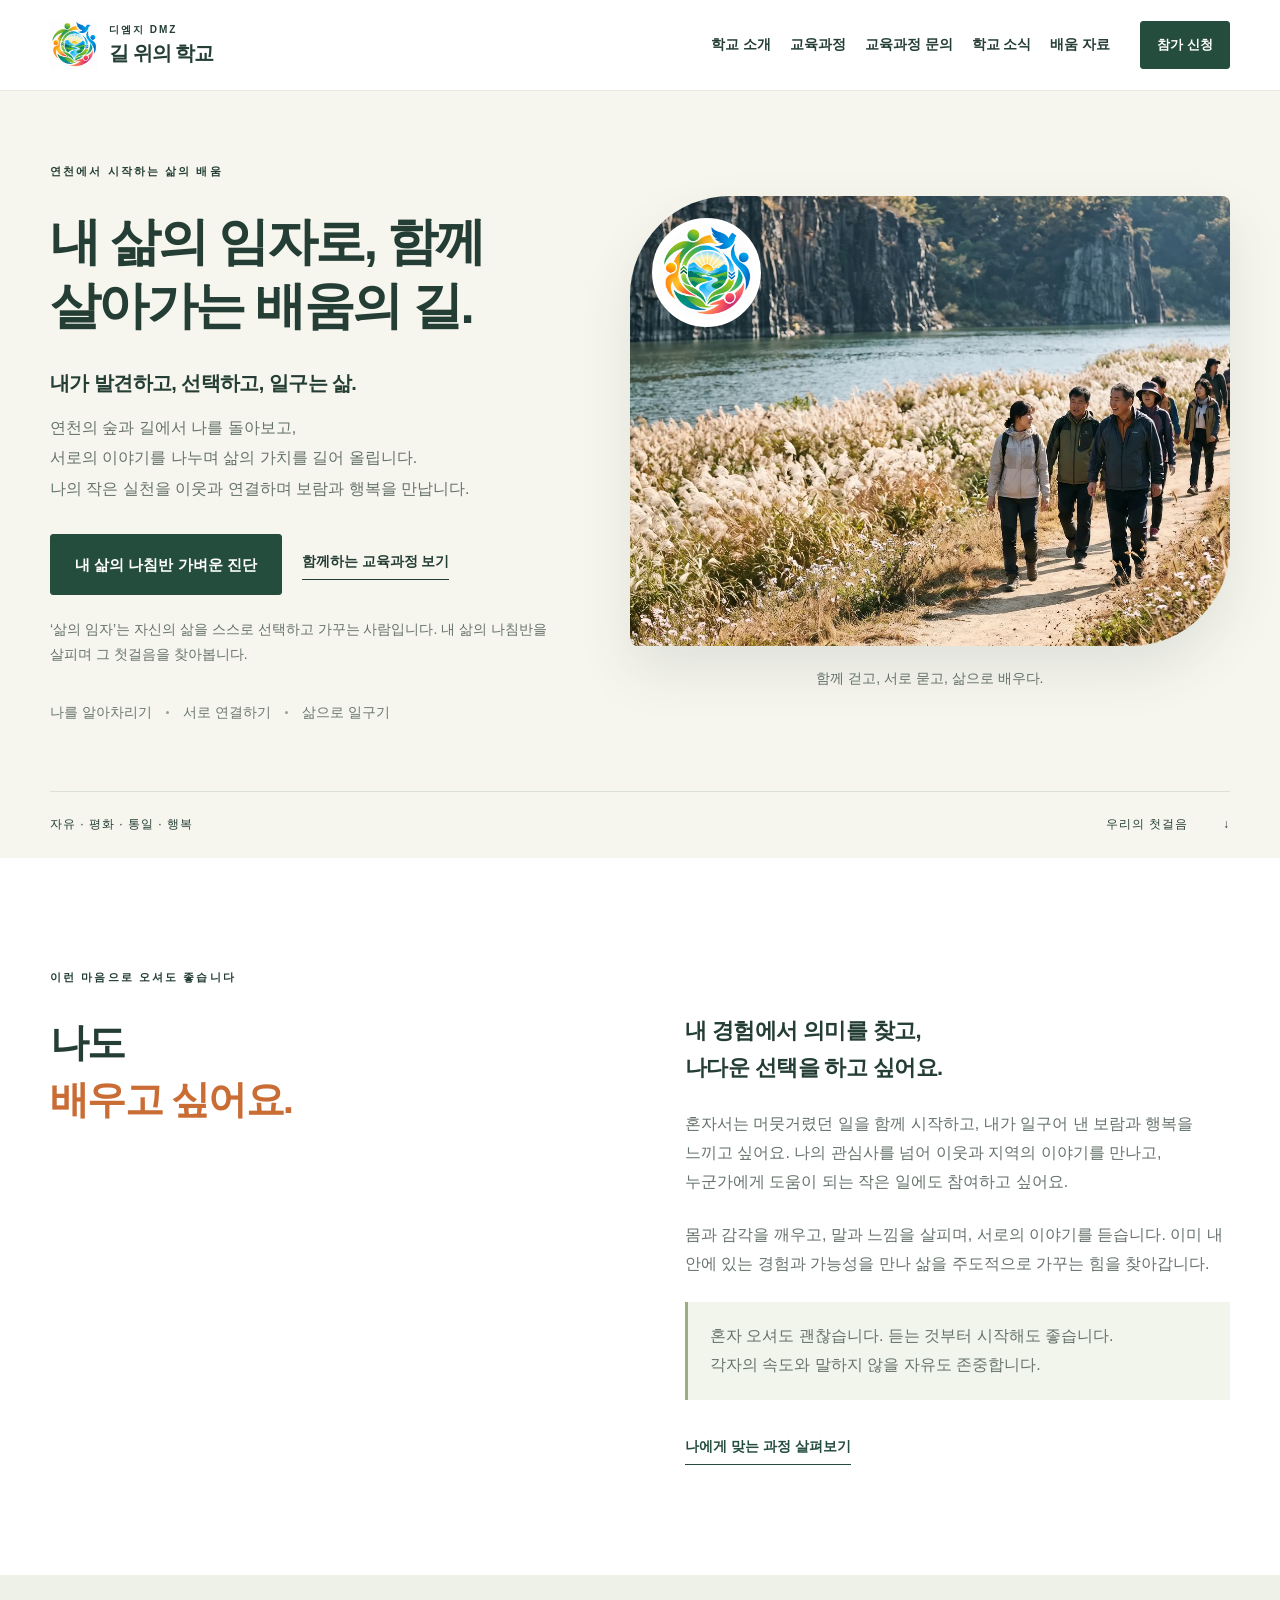
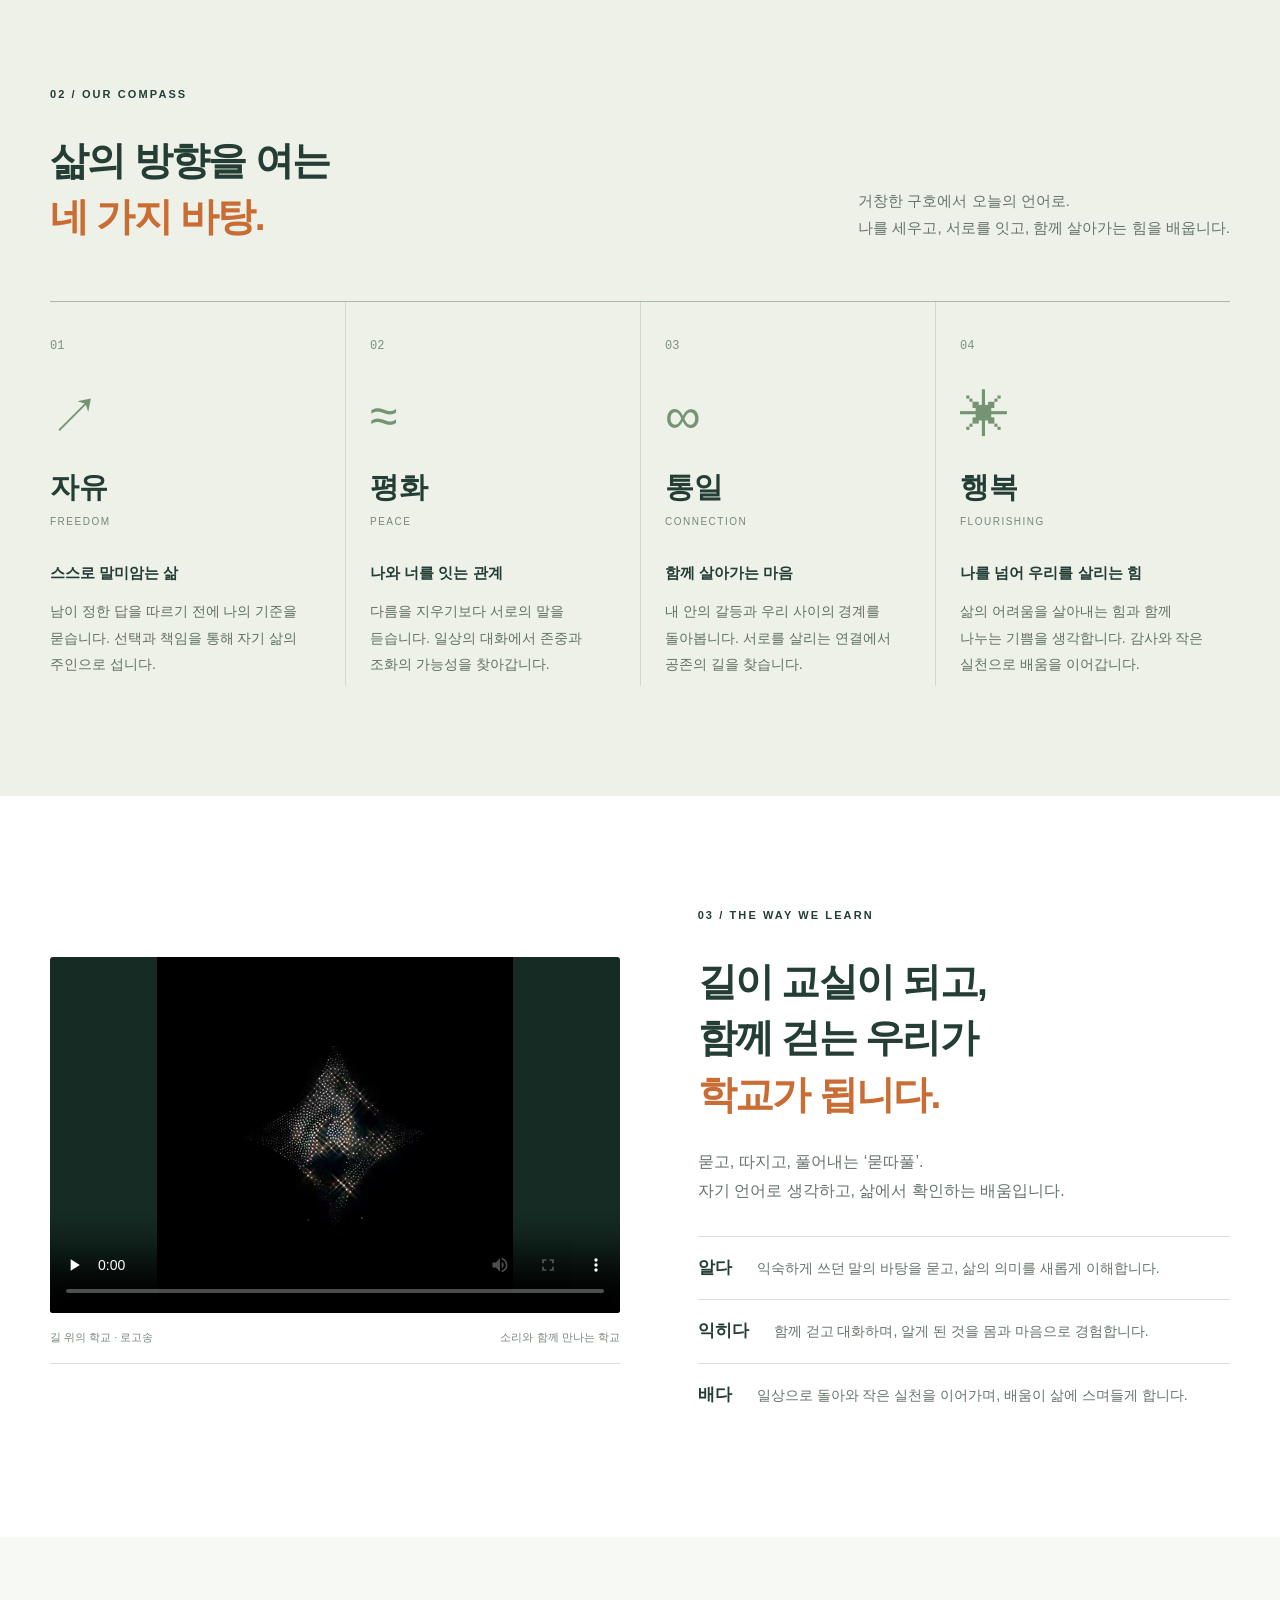
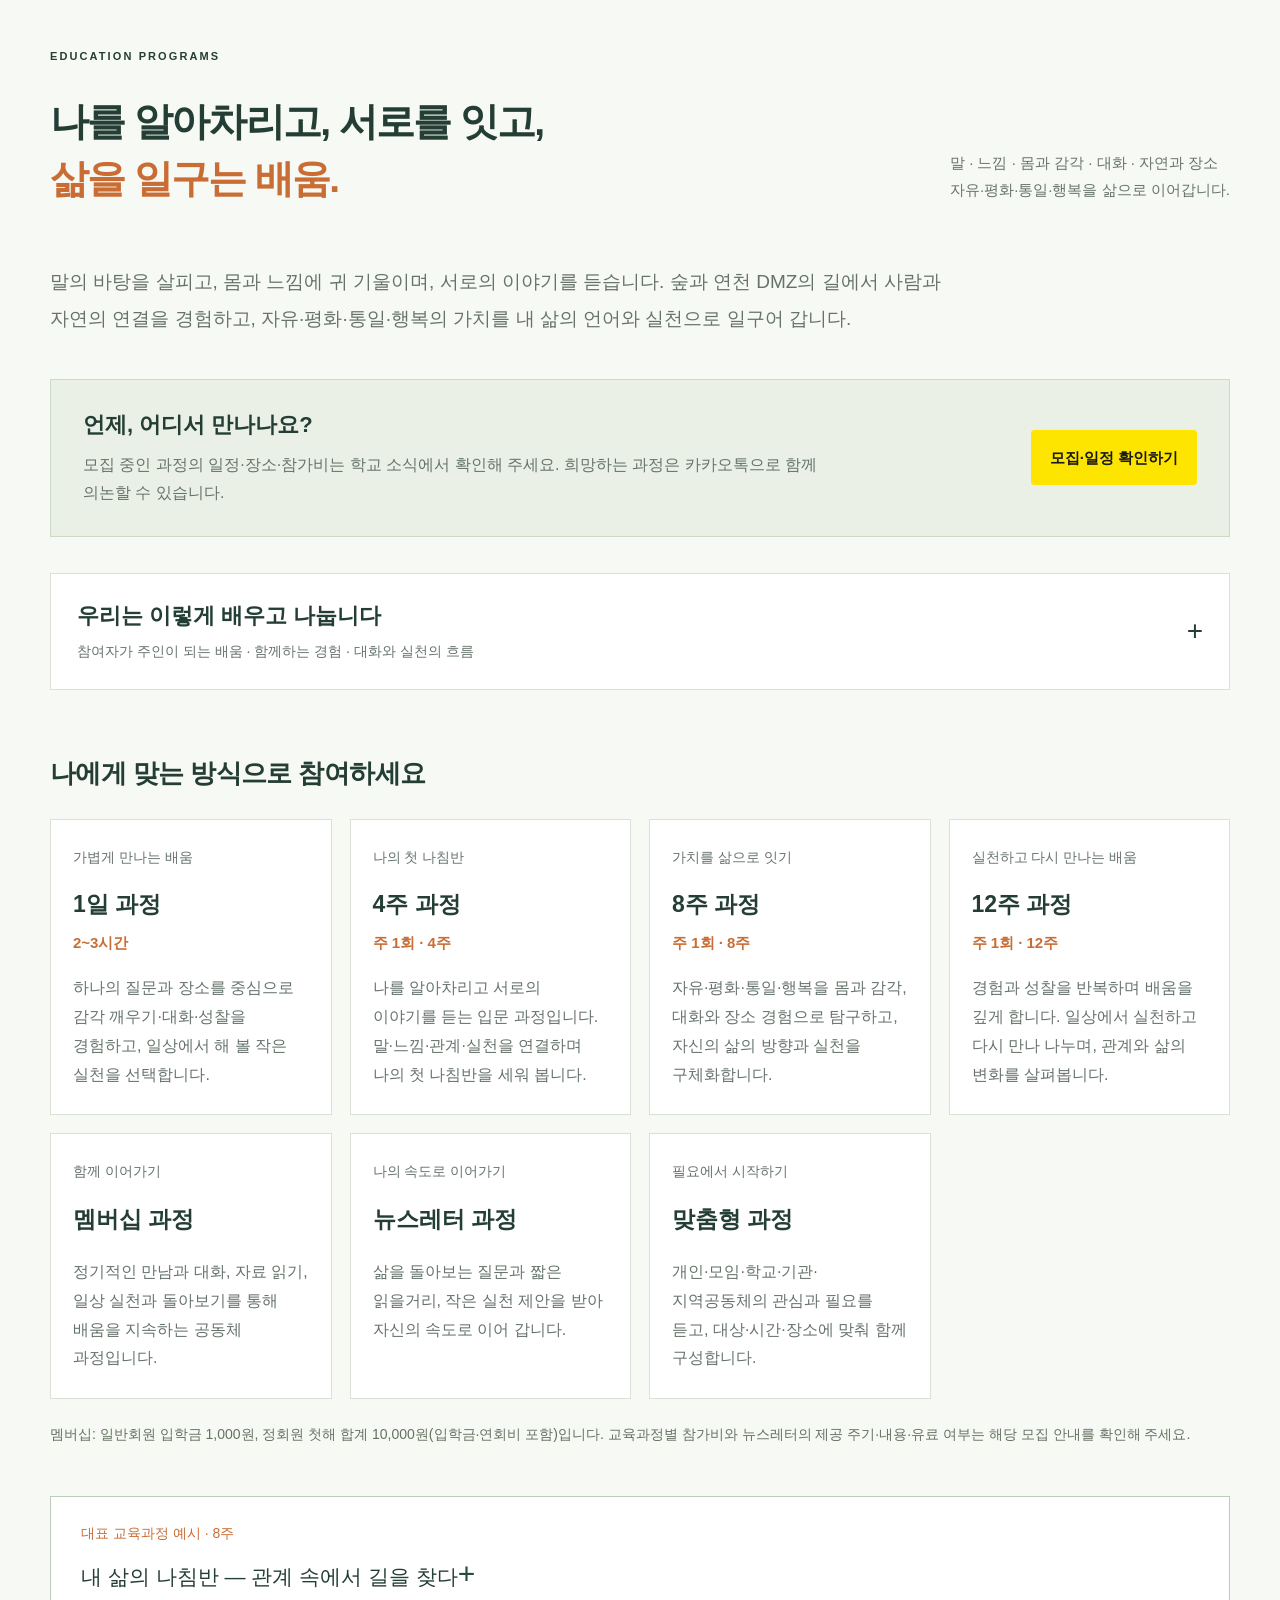
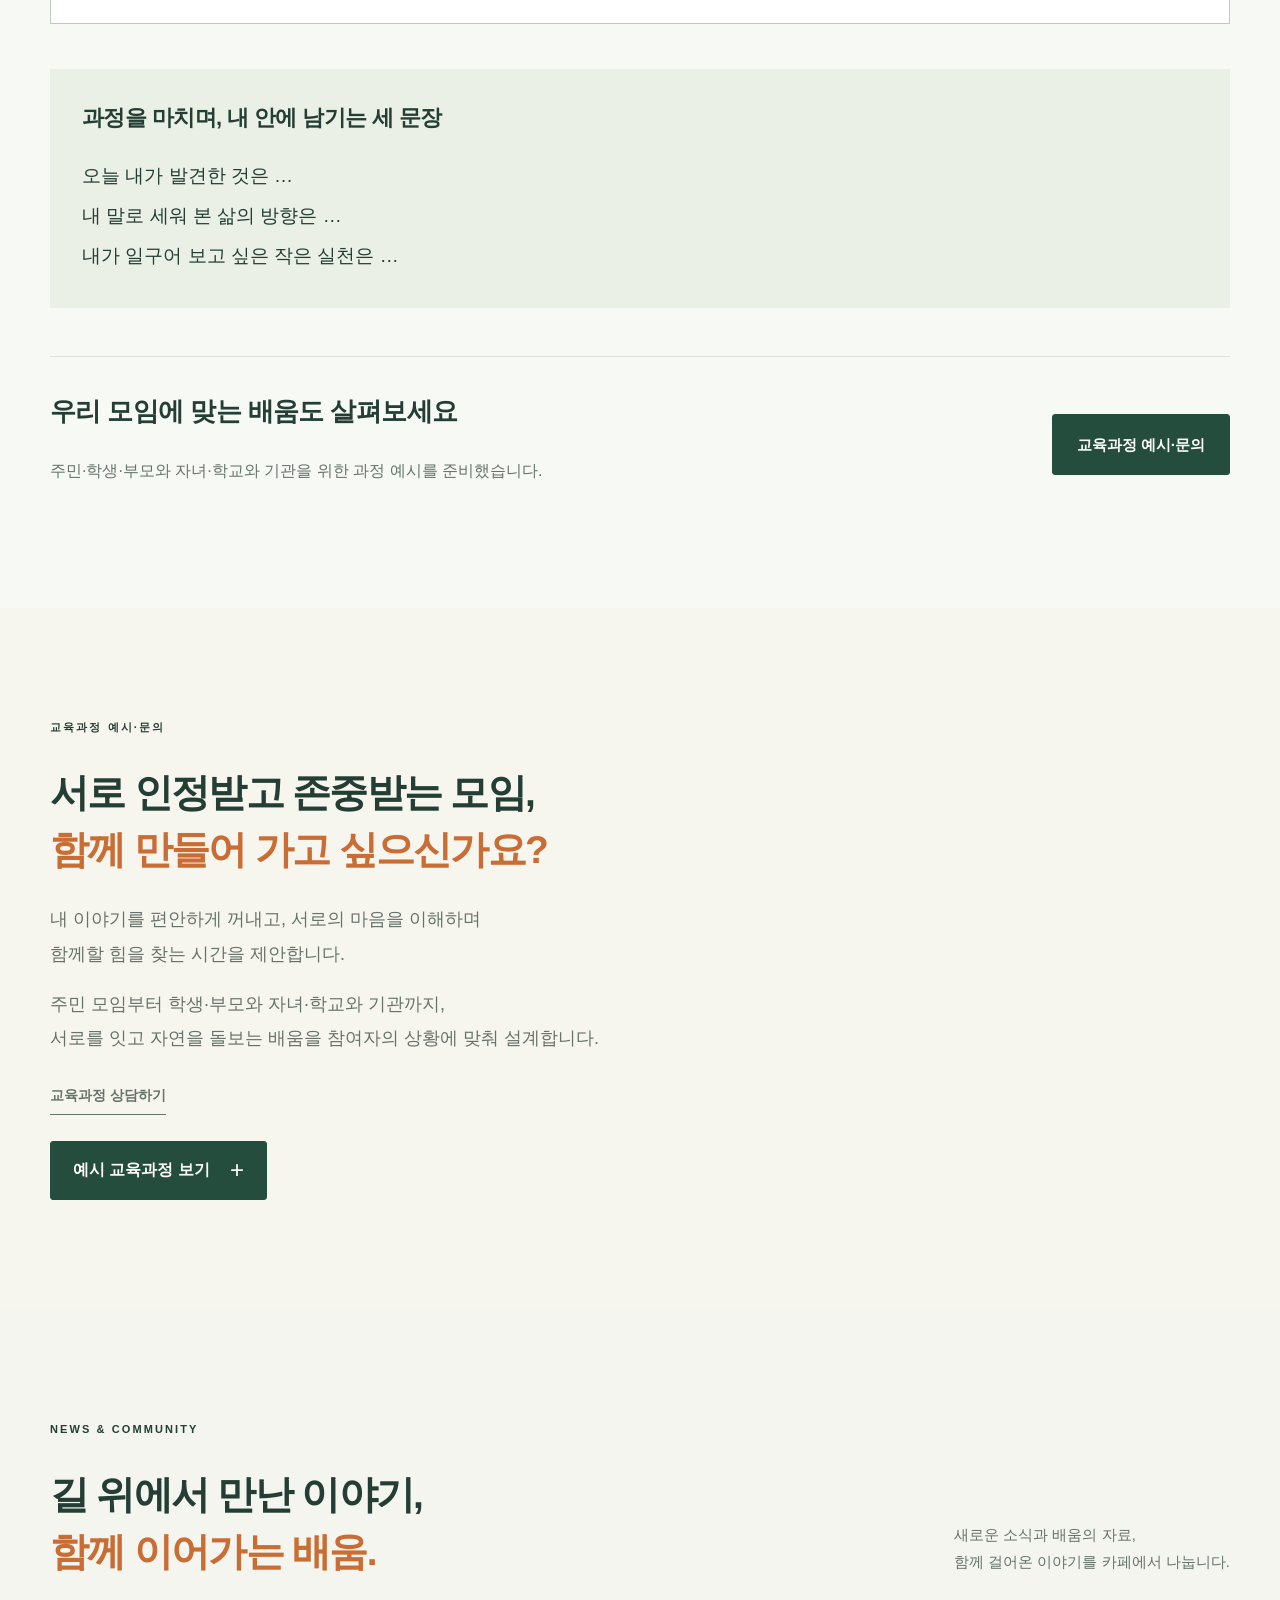
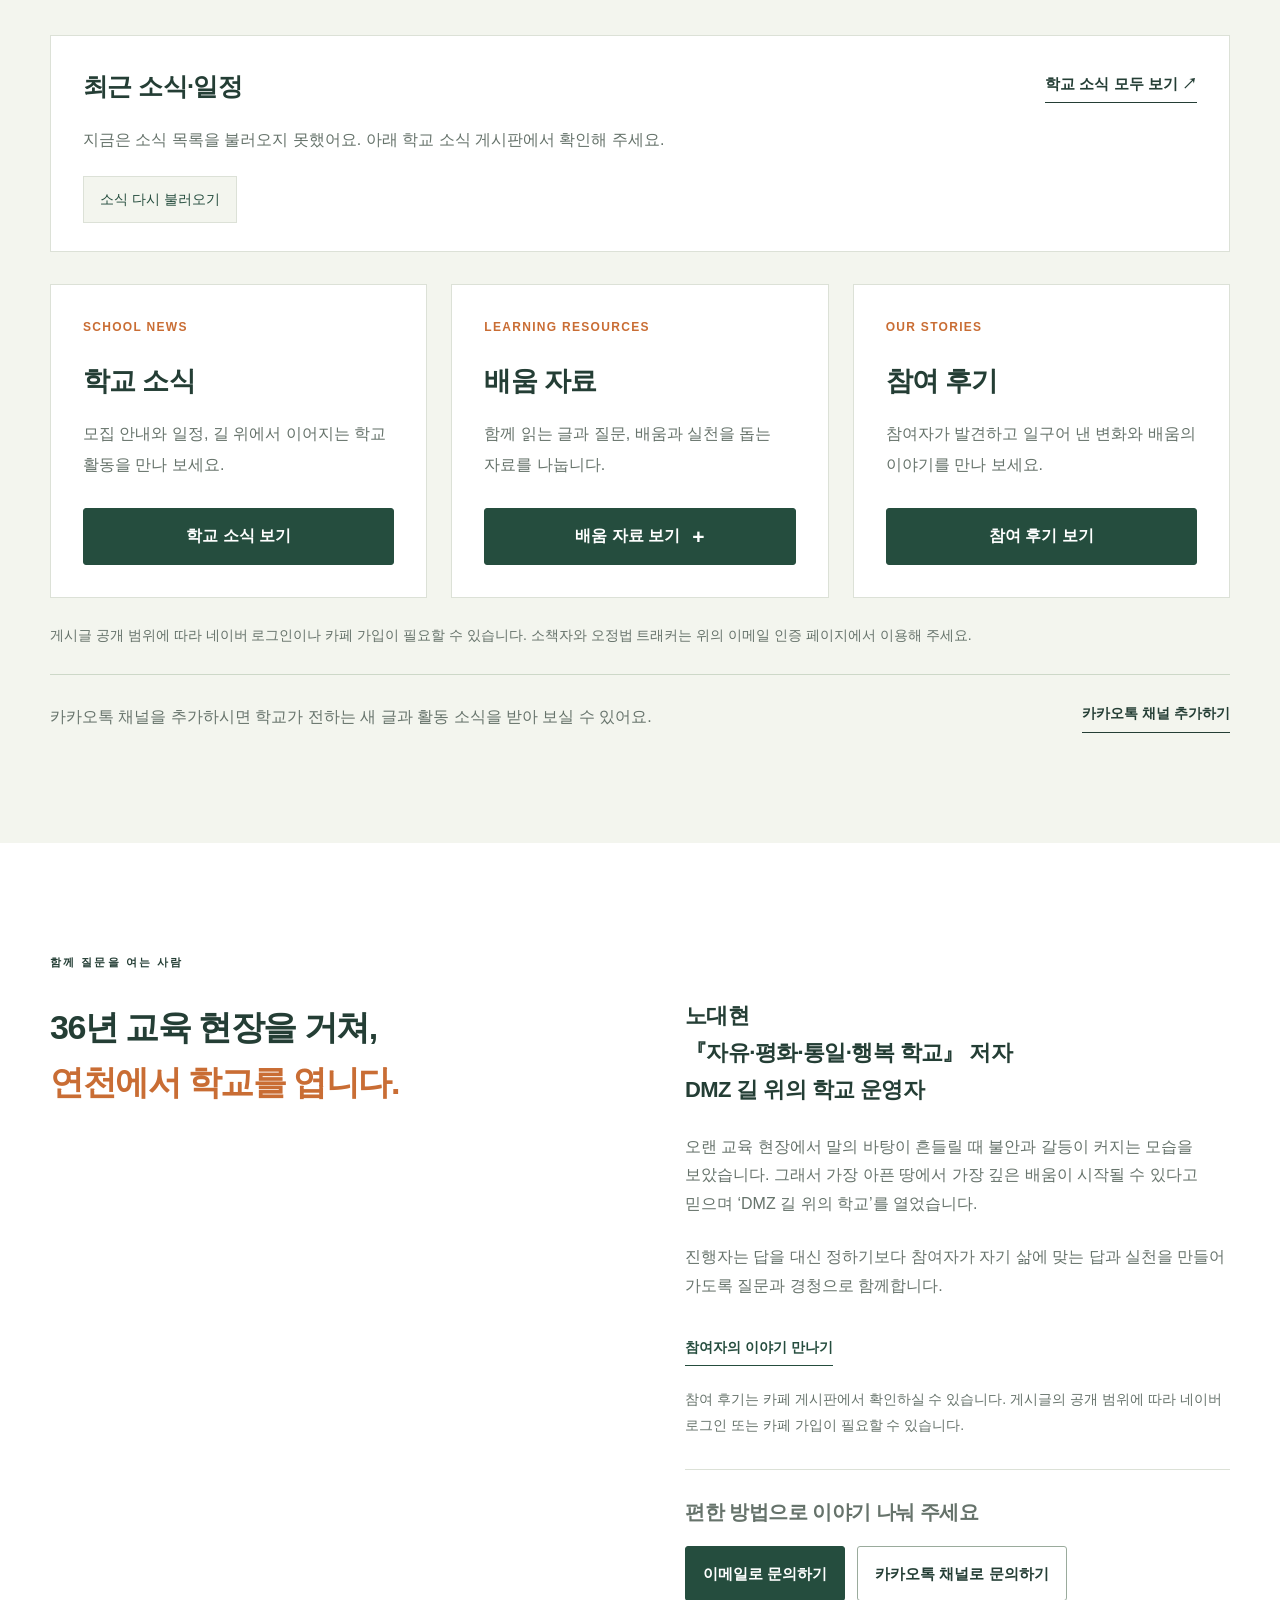
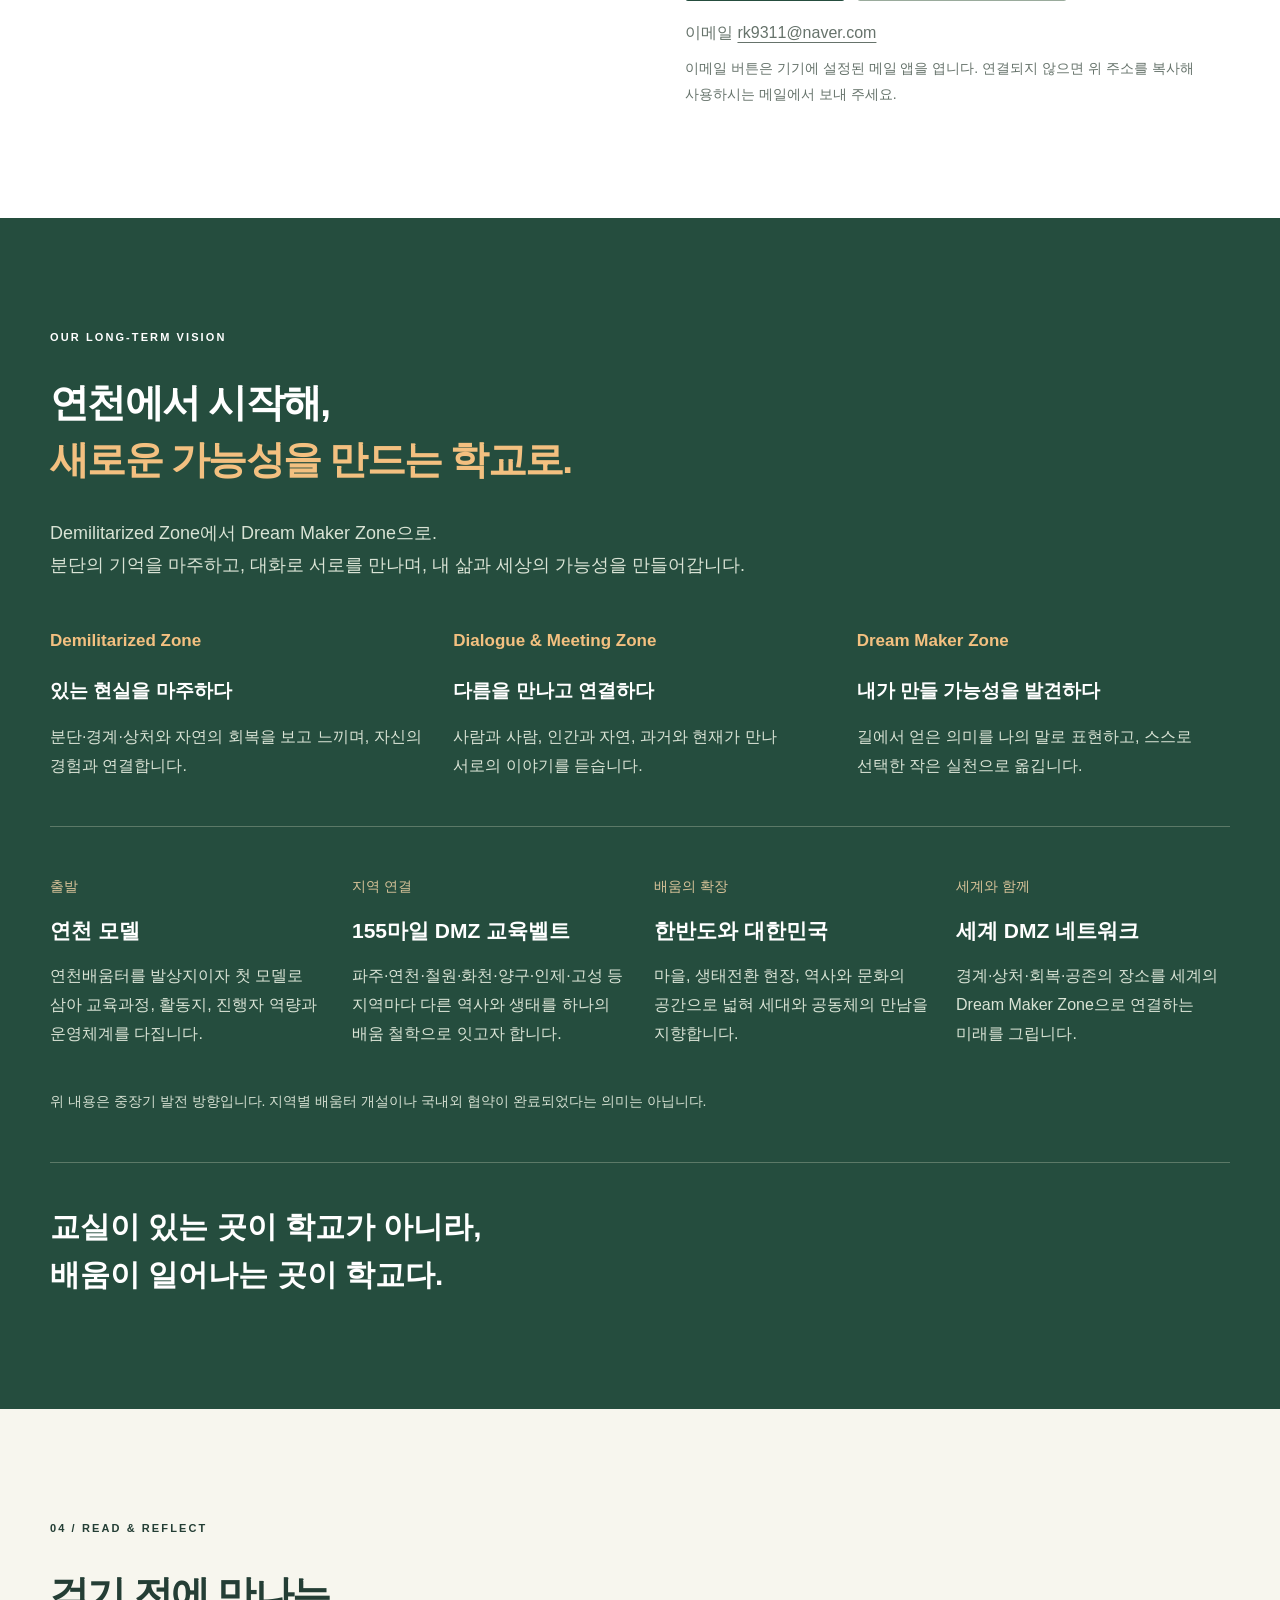
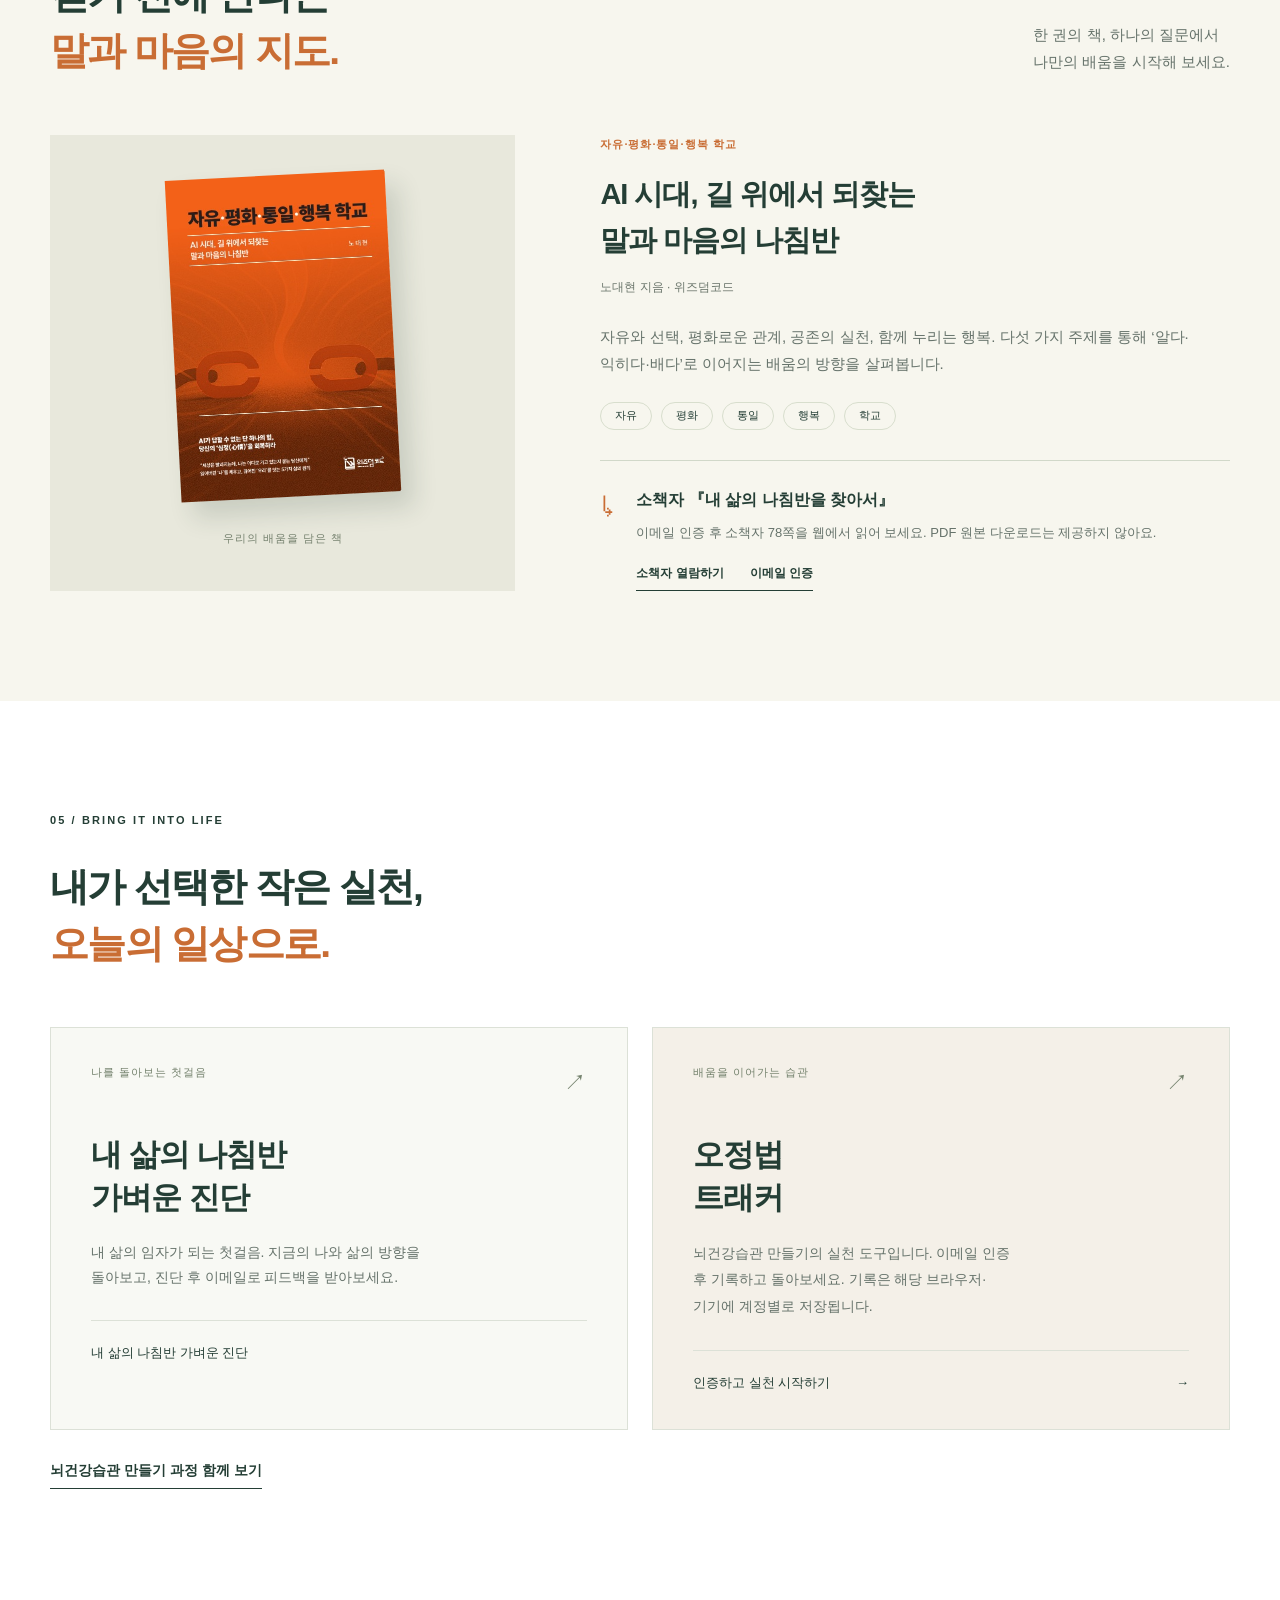
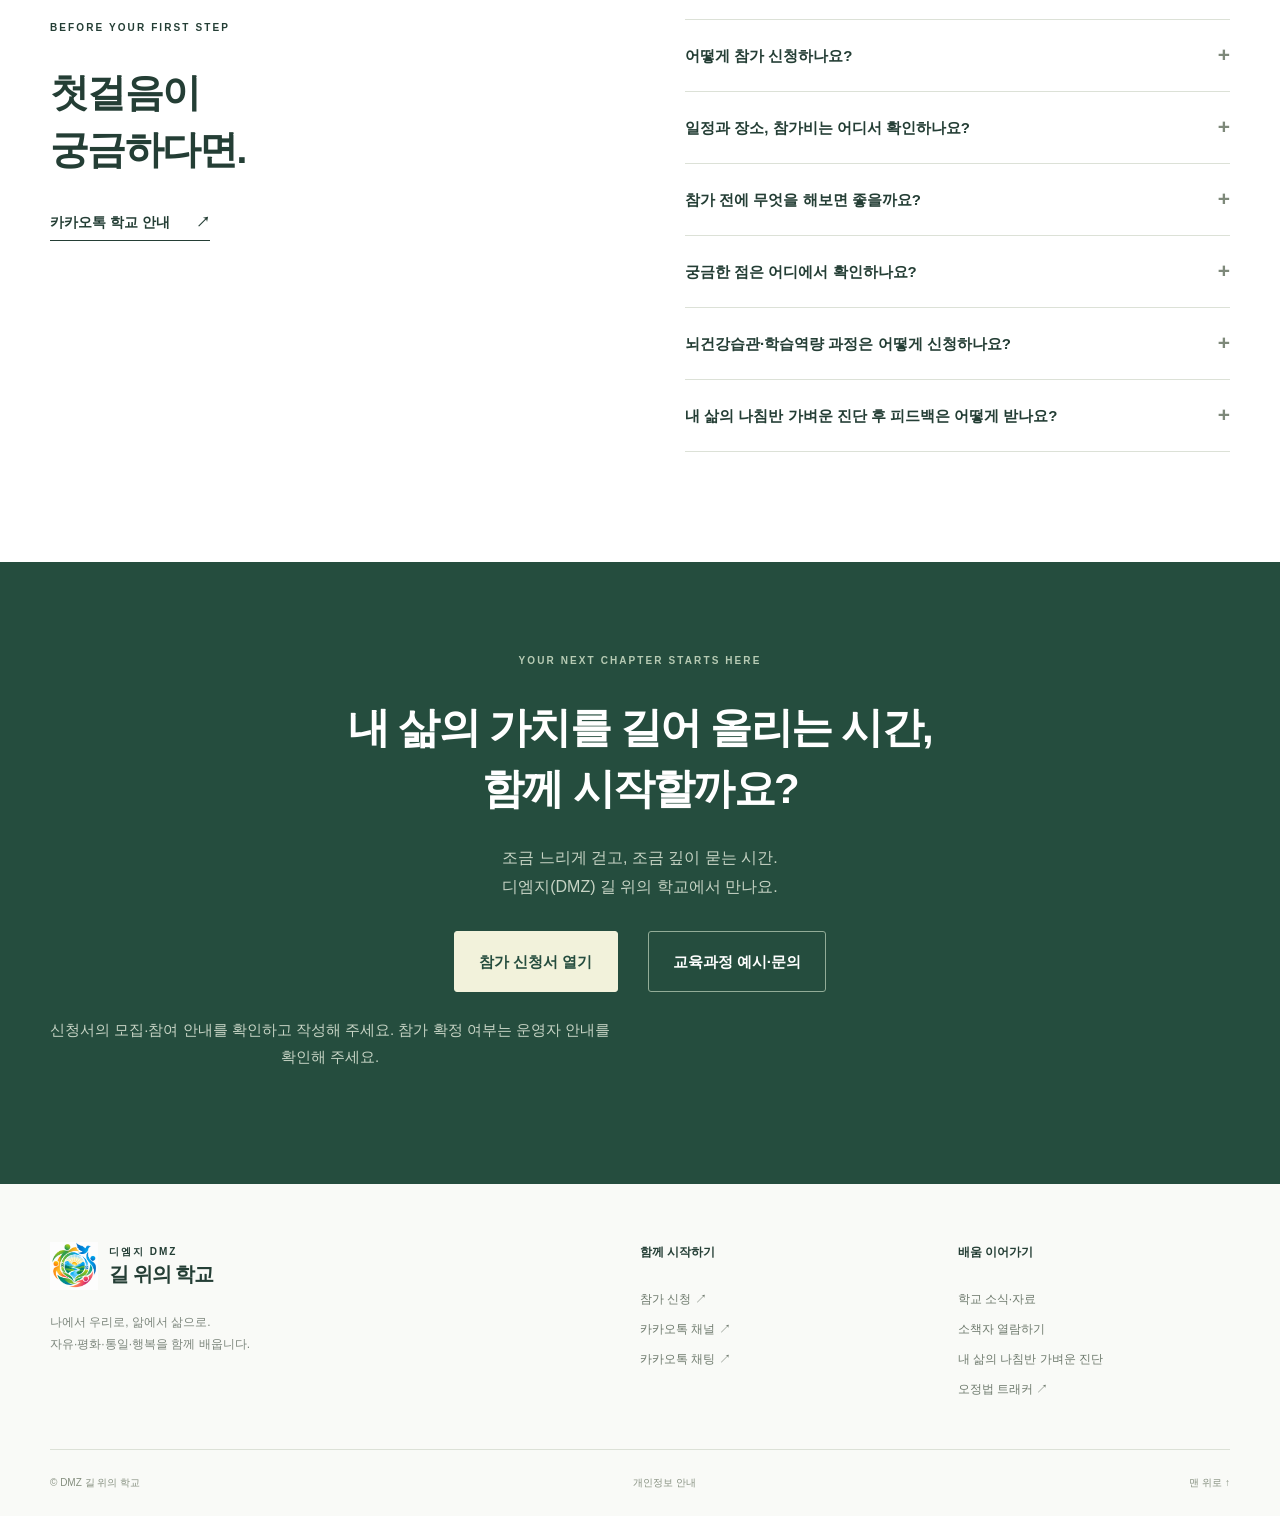
==== commit 160afbca: "Add files via upload" ====
--- a/index.html
+++ b/index.html
@@ -11,7 +11,7 @@
 <a class="skip" href="#main">본문 바로가기</a>
 <header class="header"><div class="wrap header-inner"><a class="brand" href="#" aria-label="DMZ 길 위의 학교 홈"><img src="assets/logo.png" alt="" width="48" height="48"><span><small>디엠지 DMZ</small><b>길 위의 학교</b></span></a><nav id="navigation" aria-label="주 메뉴"><a href="#about">학교 소개</a><a href="#programs">교육과정</a><a href="#proposals">교육과정 문의</a><a href="#news">학교 소식</a><a href="#learning">배움 자료</a></nav><a class="button small" href="https://forms.gle/WR8zNBg2jhPBdPFr8" target="_blank" rel="noopener noreferrer">참가 신청</a><button class="menu-toggle" type="button" aria-expanded="false" aria-controls="navigation" aria-label="메뉴 열기"><span></span><span></span></button></div></header>
 <main id="main">
-<section class="hero" id="about"><div class="wrap hero-grid"><div class="hero-copy"><p class="eyebrow">연천에서 시작하는 삶의 배움</p><h1>내 삶의 주인공으로,<br><em>함께 살아가는</em><br>배움의 길.</h1><p class="hero-sub">내가 발견하고, 선택하고, 일구는 삶.</p><p class="lead">연천의 숲과 길에서 나를 돌아보고,<br class="desktop"> 서로의 이야기를 나누며 삶의 가치를 길어 올립니다.<br class="desktop"> 나의 작은 실천을 이웃과 연결하며 보람과 행복을 만납니다.</p><div class="actions"><a class="button" href="https://forms.gle/8WSsFzhsfN99GEsq5" target="_blank" rel="noopener noreferrer">내 삶의 나침반 가벼운 진단</a><a class="text-link" href="#programs">함께하는 교육과정 보기</a></div><p class="hero-definition">‘삶의 임자’는 자신의 삶을 스스로 선택하고 가꾸는 사람입니다. 내 삶의 나침반을 살피며 그 첫걸음을 찾아봅니다.</p><div class="hero-note"><span>나를 알아차리기</span><i></i><span>서로 연결하기</span><i></i><span>삶으로 일구기</span></div></div><figure class="hero-art hero-walking"><div class="hero-photo-frame"><img class="hero-landscape" src="assets/hero-walking.webp" alt="강과 절벽, 억새가 어우러진 길을 함께 걷는 사람들의 풍경 이미지" width="2752" height="1536" fetchpriority="high"><div class="hero-logo-badge"><img src="assets/logo.png" alt="DMZ 길 위의 학교 로고" width="1254" height="1254"></div></div><figcaption><span>함께 걷고, 서로 묻고, 삶으로 배우다.</span></figcaption></figure></div><div class="hero-bottom wrap"><span>자유 · 평화 · 통일 · 행복</span><a href="#why">우리의 첫걸음 <span aria-hidden="true">↓</span></a></div></section>
+<section class="hero" id="about"><div class="wrap hero-grid"><div class="hero-copy"><p class="eyebrow">연천에서 시작하는 삶의 배움</p><h1>내 삶의 임자로, 함께 살아가는 배움의 길.</h1><p class="hero-sub">내가 발견하고, 선택하고, 일구는 삶.</p><p class="lead">연천의 숲과 길에서 나를 돌아보고,<br class="desktop"> 서로의 이야기를 나누며 삶의 가치를 길어 올립니다.<br class="desktop"> 나의 작은 실천을 이웃과 연결하며 보람과 행복을 만납니다.</p><div class="actions"><a class="button" href="https://forms.gle/8WSsFzhsfN99GEsq5" target="_blank" rel="noopener noreferrer">내 삶의 나침반 가벼운 진단</a><a class="text-link" href="#programs">함께하는 교육과정 보기</a></div><p class="hero-definition">‘삶의 임자’는 자신의 삶을 스스로 선택하고 가꾸는 사람입니다. 내 삶의 나침반을 살피며 그 첫걸음을 찾아봅니다.</p><div class="hero-note"><span>나를 알아차리기</span><i></i><span>서로 연결하기</span><i></i><span>삶으로 일구기</span></div></div><figure class="hero-art hero-walking"><div class="hero-photo-frame"><img class="hero-landscape" src="assets/hero-walking.webp" alt="강과 절벽, 억새가 어우러진 길을 함께 걷는 사람들의 풍경 이미지" width="2752" height="1536" fetchpriority="high"><div class="hero-logo-badge"><img src="assets/logo.png" alt="DMZ 길 위의 학교 로고" width="1254" height="1254"></div></div><figcaption><span>함께 걷고, 서로 묻고, 삶으로 배우다.</span></figcaption></figure></div><div class="hero-bottom wrap"><span>자유 · 평화 · 통일 · 행복</span><a href="#why">우리의 첫걸음 <span aria-hidden="true">↓</span></a></div></section>
 <section class="section why" id="why"><div class="wrap split"><div><p class="eyebrow">이런 마음으로 오셔도 좋습니다</p><h2>나도<br><em>배우고 싶어요.</em></h2></div><div class="prose"><p class="large">내 경험에서 의미를 찾고,<br>나다운 선택을 하고 싶어요.</p><p>혼자서는 머뭇거렸던 일을 함께 시작하고, 내가 일구어 낸 보람과 행복을 느끼고 싶어요. 나의 관심사를 넘어 이웃과 지역의 이야기를 만나고, 누군가에게 도움이 되는 작은 일에도 참여하고 싶어요.</p><p>몸과 감각을 깨우고, 말과 느낌을 살피며, 서로의 이야기를 듣습니다. 이미 내 안에 있는 경험과 가능성을 만나 삶을 주도적으로 가꾸는 힘을 찾아갑니다.</p><p class="participation-welcome">혼자 오셔도 괜찮습니다. 듣는 것부터 시작해도 좋습니다.<br>각자의 속도와 말하지 않을 자유도 존중합니다.</p><a class="text-link" href="#programs">나에게 맞는 과정 살펴보기</a></div></div></section>
 <section class="section values" id="values"><div class="wrap"><div class="section-head"><div><p class="eyebrow">02 / OUR COMPASS</p><h2>삶의 방향을 여는<br><em>네 가지 바탕.</em></h2></div><p>거창한 구호에서 오늘의 언어로.<br>나를 세우고, 서로를 잇고, 함께 살아가는 힘을 배웁니다.</p></div><div class="value-grid"><article><span class="number">01</span><span class="value-mark" aria-hidden="true">↗</span><h3>자유</h3><p class="en">FREEDOM</p><h4>스스로 말미암는 삶</h4><p>남이 정한 답을 따르기 전에 나의 기준을 묻습니다. 선택과 책임을 통해 자기 삶의 주인으로 섭니다.</p></article><article><span class="number">02</span><span class="value-mark" aria-hidden="true">≈</span><h3>평화</h3><p class="en">PEACE</p><h4>나와 너를 잇는 관계</h4><p>다름을 지우기보다 서로의 말을 듣습니다. 일상의 대화에서 존중과 조화의 가능성을 찾아갑니다.</p></article><article><span class="number">03</span><span class="value-mark" aria-hidden="true">∞</span><h3>통일</h3><p class="en">CONNECTION</p><h4>함께 살아가는 마음</h4><p>내 안의 갈등과 우리 사이의 경계를 돌아봅니다. 서로를 살리는 연결에서 공존의 길을 찾습니다.</p></article><article><span class="number">04</span><span class="value-mark" aria-hidden="true">✳</span><h3>행복</h3><p class="en">FLOURISHING</p><h4>나를 넘어 우리를 살리는 힘</h4><p>삶의 어려움을 살아내는 힘과 함께 나누는 기쁨을 생각합니다. 감사와 작은 실천으로 배움을 이어갑니다.</p></article></div></div></section>
 <section class="section story" id="story"><div class="wrap story-grid"><div class="video-block"><video controls="" playsinline="" preload="none" poster="assets/song-poster.jpg" aria-label="길 위의 학교 로고송 영상"><source src="assets/school-song.mp4" type="video/mp4">영상을 지원하지 않는 브라우저입니다. <a href="assets/school-song.mp4">로고송 영상 열기</a></video><p><span>길 위의 학교 · 로고송</span><span>소리와 함께 만나는 학교</span></p></div><div><p class="eyebrow">03 / THE WAY WE LEARN</p><h2>길이 교실이 되고,<br>함께 걷는 우리가<br><em>학교가 됩니다.</em></h2><p class="story-intro">묻고, 따지고, 풀어내는 ‘묻따풀’.<br>자기 언어로 생각하고, 삶에서 확인하는 배움입니다.</p><ol class="learning-steps"><li><span>알다</span><p>익숙하게 쓰던 말의 바탕을 묻고, 삶의 의미를 새롭게 이해합니다.</p></li><li><span>익히다</span><p>함께 걷고 대화하며, 알게 된 것을 몸과 마음으로 경험합니다.</p></li><li><span>배다</span><p>일상으로 돌아와 작은 실천을 이어가며, 배움이 삶에 스며들게 합니다.</p></li></ol></div></div></section>
@@ -35,7 +35,7 @@
 <article><span>실천하고 다시 만나는 배움</span><h4>12주 과정</h4><b>주 1회 · 12주</b><p>경험과 성찰을 반복하며 배움을 깊게 합니다. 일상에서 실천하고 다시 만나 나누며, 관계와 삶의 변화를 살펴봅니다.</p></article>
 <article><span>함께 이어가기</span><h4>멤버십 과정</h4><p>정기적인 만남과 대화, 자료 읽기, 일상 실천과 돌아보기를 통해 배움을 지속하는 공동체 과정입니다.</p></article>
 <article><span>나의 속도로 이어가기</span><h4>뉴스레터 과정</h4><p>삶을 돌아보는 질문과 짧은 읽을거리, 작은 실천 제안을 받아 자신의 속도로 이어 갑니다.</p></article>
-<article><span>필요에서 시작하기</span><h4>맞춤형 과정</h4><p>개인·모임·학교·기관·지역공동체의 관심과 필요를 듣고, 대상·시간·장소에 맞춰 함께 구성합니다.</p></article></div><p class="course-note format-note">과정별 모집 여부, 회기당 시간, 현장 활동, 비용은 별도 안내합니다. 멤버십과 뉴스레터의 제공 주기·내용·유료 여부도 모집 시 안내합니다.</p></div>
+<article><span>필요에서 시작하기</span><h4>맞춤형 과정</h4><p>개인·모임·학교·기관·지역공동체의 관심과 필요를 듣고, 대상·시간·장소에 맞춰 함께 구성합니다.</p></article></div><p class="course-note format-note">멤버십: 일반회원 입학금 1,000원, 정회원 첫해 합계 10,000원(입학금·연회비 포함)입니다. 교육과정별 참가비와 뉴스레터의 제공 주기·내용·유료 여부는 해당 모집 안내를 확인해 주세요.</p></div>
 <details class="program-example"><summary><span><small>대표 교육과정 예시 · 8주</small>내 삶의 나침반 — 관계 속에서 길을 찾다</span><span class="example-toggle" aria-hidden="true">+</span></summary><div class="example-content"><p>현재 삶 자각 · 삶의 리듬 살피기 · 관점 점검 · 감정과 신념 성찰 · 생애 경험 재해석 · 관계 재구성 · 가치 재선택 · 생활실천으로 이어지는 구성 예시입니다.</p><ol class="week-list">
 <li><div><span>1주 · 삶의 방향</span><h4>왜 지금, 내 삶의 나침반이 필요한가</h4></div><p>숲과 자연을 오감으로 만나며 현재의 삶을 자각합니다. 자기인식과 삶의 만족·의미를 살피고, 나를 지탱하는 관계와 삶의 방향을 돌아봅니다.</p></li>
 <li><div><span>2주 · 자유</span><h4>나를 알아차리고 스스로 말미암기</h4></div><p>물의 흐름과 걷는 속도를 경험하며 자신의 리듬을 살핍니다. 몸·느낌·생각을 알아차리고 자율적 선택, 자기조절, 자기실현의 가능성을 찾아봅니다.</p></li>
@@ -56,9 +56,9 @@
 <section class="section library" id="learning"><div class="wrap"><div class="section-head"><div><p class="eyebrow">04 / READ &amp; REFLECT</p><h2>걷기 전에 만나는<br><em>말과 마음의 지도.</em></h2></div><p>한 권의 책, 하나의 질문에서<br>나만의 배움을 시작해 보세요.</p></div><div class="book-feature"><div class="book-stage"><img src="assets/book-cover.jpg" alt="노대현 지음, 자유·평화·통일·행복 학교 책 표지" width="356" height="521" loading="lazy"><span class="book-caption">우리의 배움을 담은 책</span></div><div class="book-copy"><p class="eyebrow">자유·평화·통일·행복 학교</p><h3>AI 시대, 길 위에서 되찾는<br>말과 마음의 나침반</h3><p class="author">노대현 지음 · 위즈덤코드</p><p>자유와 선택, 평화로운 관계, 공존의 실천, 함께 누리는 행복. 다섯 가지 주제를 통해 ‘알다·익히다·배다’로 이어지는 배움의 방향을 살펴봅니다.</p><div class="book-chapters"><span>자유</span><span>평화</span><span>통일</span><span>행복</span><span>학교</span></div><div class="booklet"><span class="file-icon" aria-hidden="true">↳</span><div><b>소책자 『내 삶의 나침반을 찾아서』</b><p>이메일 인증 후 소책자 78쪽을 웹에서 읽어 보세요. PDF 원본 다운로드는 제공하지 않아요.</p><a class="text-link" href="https://rhodaehyeon.github.io/dmz-booklet/" target="_blank" rel="noopener noreferrer">소책자 열람하기 <span>이메일 인증</span></a></div></div></div></div></div></section>
 <section class="section practice" id="practice"><div class="wrap"><div class="section-head"><div><p class="eyebrow">05 / BRING IT INTO LIFE</p><h2>내가 선택한 작은 실천,<br><em>오늘의 일상으로.</em></h2></div></div><div class="practice-grid"><a class="practice-card" href="https://forms.gle/8WSsFzhsfN99GEsq5" target="_blank" rel="noopener noreferrer"><span class="card-label">나를 돌아보는 첫걸음 <span>↗</span></span><h3>내 삶의 나침반<br>가벼운 진단</h3><p>내 삶의 임자가 되는 첫걸음. 지금의 나와 삶의 방향을 돌아보고, 진단 후 이메일로 피드백을 받아보세요.</p><span class="card-bottom">내 삶의 나침반 가벼운 진단</span></a><a class="practice-card tracker" href="https://rhodaehyeon.github.io/dmz-tracker/" target="_blank" rel="noopener noreferrer"><span class="card-label">배움을 이어가는 습관 <span>↗</span></span><h3>오정법<br>트래커</h3><p>뇌건강습관 만들기의 실천 도구입니다. 이메일 인증 후 기록하고 돌아보세요. 기록은 해당 브라우저·기기에 계정별로 저장됩니다.</p><span class="card-bottom">인증하고 실천 시작하기 <span aria-hidden="true">→</span></span></a></div><p class="practice-course-link"><a class="text-link" href="#proposal-brain">뇌건강습관 만들기 과정 함께 보기</a></p></div></section>
 
-<section class="section faq"><div class="wrap split"><div><p class="eyebrow">BEFORE YOUR FIRST STEP</p><h2>첫걸음이<br>궁금하다면.</h2><a class="text-link" href="https://pf.kakao.com/_qJvMX/chat" target="_blank" rel="noopener noreferrer">카카오톡 학교 안내 <span>↗</span></a></div><div class="faq-list"><details><summary>어떻게 참가 신청하나요?<span aria-hidden="true">+</span></summary><p>참가 신청 버튼을 누르면 DMZ 길 위의 학교 신청서로 이동합니다. 신청서의 안내를 확인하고 작성해 주세요.</p><a href="https://forms.gle/WR8zNBg2jhPBdPFr8" target="_blank" rel="noopener noreferrer">신청서 열기 ↗</a></details><details><summary>일정과 장소, 참가비는 어디서 확인하나요?<span aria-hidden="true">+</span></summary><p>모집 중인 과정의 일정·장소·대상·참가비·준비물은 학교 소식에 연결된 모집 공지에서 확인해 주세요. 아직 공지가 없는 과정은 희망하는 내용을 카카오톡으로 문의해 주세요.</p><a href="#news" class="text-link">모집·일정 살펴보기</a><div class="faq-contact-actions"><a class="button channel-add" href="https://pf.kakao.com/_qJvMX" target="_blank" rel="noopener noreferrer">카카오톡 채널 추가하기</a><a class="text-link" href="https://pf.kakao.com/_qJvMX/chat" target="_blank" rel="noopener noreferrer">채팅으로 문의하기</a></div></details><details><summary>참가 전에 무엇을 해보면 좋을까요?<span aria-hidden="true">+</span></summary><p>소책자를 읽거나 ‘삶의 나침반 가벼운 진단’으로 나를 돌아보세요. 함께 나누고 싶은 질문 하나를 떠올리는 것도 좋은 시작입니다.</p></details><details><summary>궁금한 점은 어디에서 확인하나요?<span aria-hidden="true">+</span></summary><p>카카오톡 채널에서 학교 소식을 확인하세요. 챗봇 채팅창에 ‘메뉴’라고 입력하면 소책자·트래커·학교 활동 안내를 다시 볼 수 있습니다.</p><a href="https://pf.kakao.com/_qJvMX/chat" target="_blank" rel="noopener noreferrer">채널 채팅 열기 ↗</a></details><details><summary>뇌건강습관·학습역량 과정은 어떻게 신청하나요?<span aria-hidden="true">+</span></summary><p>교육과정 예시에서 내용을 살펴보고 상담 버튼을 눌러 주세요. 관심 과정과 대상, 원하는 시간을 남겨 주시면 운영자가 구성을 의논합니다. 학습역량 과정은 기존 삶의 나침반 설문과 구분하여 상담합니다.</p><a href="#proposals">교육과정 예시·문의</a></details><details id="diagnostic-feedback-faq"><summary>나침반 진단 후 피드백은 어떻게 받나요?<span aria-hidden="true">+</span></summary><p>진단 설문에 응답하면 입력한 이메일로 자동 피드백을 보내드립니다. 이메일 주소를 정확히 입력하고, 메일이 보이지 않으면 스팸함도 확인해 주세요. 내 삶의 나침반은 자신을 돌아보는 도구이며, 학습역량 과정의 개별 탐색 상담과는 구분됩니다.</p></details></div></div></section>
+<section class="section faq"><div class="wrap split"><div><p class="eyebrow">BEFORE YOUR FIRST STEP</p><h2>첫걸음이<br>궁금하다면.</h2><a class="text-link" href="https://pf.kakao.com/_qJvMX/chat" target="_blank" rel="noopener noreferrer">카카오톡 학교 안내 <span>↗</span></a></div><div class="faq-list"><details><summary>어떻게 참가 신청하나요?<span aria-hidden="true">+</span></summary><p>참가 신청 버튼을 누르면 DMZ 길 위의 학교 신청서로 이동합니다. 안내와 개인정보 수집·이용 내용을 확인하고 신청해 주세요. 제출하면 접수 확인 메일이 갑니다. 안 보이면 스팸함을 확인해 주세요. 참가 확정 여부와 일정·장소·참가비는 운영자의 별도 안내를 확인해 주세요.</p><a href="https://forms.gle/WR8zNBg2jhPBdPFr8" target="_blank" rel="noopener noreferrer">신청서 열기 ↗</a></details><details><summary>일정과 장소, 참가비는 어디서 확인하나요?<span aria-hidden="true">+</span></summary><p>모집 중인 과정의 일정·장소·대상·참가비·준비물은 학교 소식에 연결된 모집 공지에서 확인해 주세요. 아직 공지가 없는 과정은 희망하는 내용을 카카오톡으로 문의해 주세요.</p><a href="#news" class="text-link">모집·일정 살펴보기</a><div class="faq-contact-actions"><a class="button channel-add" href="https://pf.kakao.com/_qJvMX" target="_blank" rel="noopener noreferrer">카카오톡 채널 추가하기</a><a class="text-link" href="https://pf.kakao.com/_qJvMX/chat" target="_blank" rel="noopener noreferrer">채팅으로 문의하기</a></div></details><details><summary>참가 전에 무엇을 해보면 좋을까요?<span aria-hidden="true">+</span></summary><p>소책자를 읽거나 ‘내 삶의 나침반 가벼운 진단’으로 나를 돌아보세요. 함께 나누고 싶은 질문 하나를 떠올리는 것도 좋은 시작입니다.</p></details><details><summary>궁금한 점은 어디에서 확인하나요?<span aria-hidden="true">+</span></summary><p>카카오톡 채널에서 학교 소식을 확인하세요. 챗봇 채팅창에 ‘메뉴’라고 입력하면 소책자·트래커·학교 활동 안내를 다시 볼 수 있습니다.</p><a href="https://pf.kakao.com/_qJvMX/chat" target="_blank" rel="noopener noreferrer">채널 채팅 열기 ↗</a></details><details><summary>뇌건강습관·학습역량 과정은 어떻게 신청하나요?<span aria-hidden="true">+</span></summary><p>교육과정 예시에서 내용을 살펴보고 상담 버튼을 눌러 주세요. 관심 과정과 대상, 원하는 시간을 남겨 주시면 운영자가 구성을 의논합니다. 학습역량 과정은 기존 삶의 나침반 설문과 구분하여 상담합니다.</p><a href="#proposals">교육과정 예시·문의</a></details><details id="diagnostic-feedback-faq"><summary>내 삶의 나침반 가벼운 진단 후 피드백은 어떻게 받나요?<span aria-hidden="true">+</span></summary><p>진단 설문에 응답하면 입력한 이메일로 자동 피드백을 보내드립니다. 이메일 주소를 정확히 입력하고, 메일이 보이지 않으면 스팸함도 확인해 주세요. 내 삶의 나침반은 자신을 돌아보는 도구이며, 학습역량 과정의 개별 탐색 상담과는 구분됩니다.</p></details></div></div></section>
 <section class="join" id="join"><div class="wrap join-inner"><p class="eyebrow">YOUR NEXT CHAPTER STARTS HERE</p><h2>내 삶의 가치를 길어 올리는 시간,<br>함께 시작할까요?</h2><p>조금 느리게 걷고, 조금 깊이 묻는 시간.<br>디엠지(DMZ) 길 위의 학교에서 만나요.</p><div class="actions"><a class="button light" href="https://forms.gle/WR8zNBg2jhPBdPFr8" target="_blank" rel="noopener noreferrer">참가 신청서 열기</a><a class="button outline" href="#proposals">교육과정 예시·문의</a></div><p class="join-application-note">신청서의 모집·참여 안내를 확인하고 작성해 주세요. 참가 확정 여부는 운영자 안내를 확인해 주세요.</p></div></section>
 </main>
-<footer><div class="wrap footer-top"><div><a class="brand" href="#"><img src="assets/logo.png" alt="" width="48" height="48"><span><small>디엠지 DMZ</small><b>길 위의 학교</b></span></a><p>나에서 우리로, 앎에서 삶으로.<br>자유·평화·통일·행복을 함께 배웁니다.</p></div><div><p class="footer-label">함께 시작하기</p><a href="https://forms.gle/WR8zNBg2jhPBdPFr8" target="_blank" rel="noopener noreferrer">참가 신청 ↗</a><a href="https://pf.kakao.com/_qJvMX" target="_blank" rel="noopener noreferrer">카카오톡 채널 ↗</a><a href="https://pf.kakao.com/_qJvMX/chat" target="_blank" rel="noopener noreferrer">카카오톡 채팅 ↗</a></div><div><p class="footer-label">배움 이어가기</p><a href="#news">학교 소식·자료</a><a href="https://rhodaehyeon.github.io/dmz-booklet/" target="_blank" rel="noopener noreferrer">소책자 열람하기</a><a href="https://forms.gle/8WSsFzhsfN99GEsq5" target="_blank" rel="noopener noreferrer">삶의 나침반 진단 ↗</a><a href="https://rhodaehyeon.github.io/dmz-tracker/" target="_blank" rel="noopener noreferrer">오정법 트래커 ↗</a></div></div><div class="wrap footer-bottom"><span>© DMZ 길 위의 학교</span><a href="privacy.html">개인정보 안내</a><a href="#">맨 위로 ↑</a></div></footer>
+<footer><div class="wrap footer-top"><div><a class="brand" href="#"><img src="assets/logo.png" alt="" width="48" height="48"><span><small>디엠지 DMZ</small><b>길 위의 학교</b></span></a><p>나에서 우리로, 앎에서 삶으로.<br>자유·평화·통일·행복을 함께 배웁니다.</p></div><div><p class="footer-label">함께 시작하기</p><a href="https://forms.gle/WR8zNBg2jhPBdPFr8" target="_blank" rel="noopener noreferrer">참가 신청 ↗</a><a href="https://pf.kakao.com/_qJvMX" target="_blank" rel="noopener noreferrer">카카오톡 채널 ↗</a><a href="https://pf.kakao.com/_qJvMX/chat" target="_blank" rel="noopener noreferrer">카카오톡 채팅 ↗</a></div><div><p class="footer-label">배움 이어가기</p><a href="#news">학교 소식·자료</a><a href="https://rhodaehyeon.github.io/dmz-booklet/" target="_blank" rel="noopener noreferrer">소책자 열람하기</a><a href="https://forms.gle/8WSsFzhsfN99GEsq5" target="_blank" rel="noopener noreferrer">내 삶의 나침반 가벼운 진단</a><a href="https://rhodaehyeon.github.io/dmz-tracker/" target="_blank" rel="noopener noreferrer">오정법 트래커 ↗</a></div></div><div class="wrap footer-bottom"><span>© DMZ 길 위의 학교</span><a href="privacy.html">개인정보 안내</a><a href="#">맨 위로 ↑</a></div></footer>
 
 </body></html>
--- a/style.css
+++ b/style.css
@@ -1,4 +1,4 @@
-:root{--ink:#243e35;--green:#254d3e;--muted:#66736b;--cream:#f7f6ee;--line:#dce1d7;--orange:#c96d34;--white:#fff;--sans:"Pretendard","Noto Sans KR","Malgun Gothic",sans-serif}*{box-sizing:border-box}html{scroll-behavior:smooth;scroll-padding-top:100px}body{margin:0;color:var(--ink);background:white;font-family:var(--sans);font-size:16px;line-height:1.8;word-break:keep-all}a{color:inherit;text-decoration:none}button{font:inherit}img{max-width:100%;height:auto}a,button,summary{-webkit-tap-highlight-color:transparent}a:focus-visible,button:focus-visible,summary:focus-visible{outline:3px solid #d67e3f;outline-offset:6px}::selection{background:#e1e9bc}.wrap{width:min(1180px,calc(100% - 96px));margin:auto}.skip{position:fixed;top:-100px;z-index:100;background:white;padding:12px}.skip:focus{top:10px}.header{position:sticky;top:0;z-index:20;background:rgba(255,255,255,.97);border-bottom:1px solid #e8e9e1}.header-inner{height:90px;display:flex;align-items:center;gap:30px}.brand{display:flex;align-items:center;gap:11px;line-height:1.25;flex-shrink:0}.brand img{width:48px;height:48px;object-fit:contain}.brand small{display:block;font-size:10px;letter-spacing:2px;font-weight:700;margin-bottom:4px}.brand b{font-size:20px;letter-spacing:-1px}.header nav{margin-left:auto;display:flex;gap:29px;font-size:14px;font-weight:600}.header nav a:hover{color:var(--orange)}.button{display:inline-flex;align-items:center;justify-content:center;gap:36px;background:var(--green);color:white;padding:16px 24px;border:1px solid var(--green);font-weight:700;font-size:15px;transition:background .2s,transform .2s;border-radius:3px}.button:hover{background:#35634e;transform:translateY(-2px)}.button span{font-size:20px;line-height:1}.button.small{font-size:13px;padding:11px 16px;gap:20px}.menu-toggle{display:none}.hero{background:var(--cream);overflow:hidden}.hero-grid{display:grid;grid-template-columns:1.15fr 1fr;align-items:center;gap:35px;min-height:700px;padding-top:65px;padding-bottom:60px}.eyebrow{font-size:11px;letter-spacing:2.1px;font-weight:750;margin:0 0 28px;display:flex;align-items:center;gap:10px}.dot{width:7px;height:7px;background:var(--orange);border-radius:50%}h1,h2,h3,h4,p{margin-top:0}h1{font-size:clamp(42px,4.4vw,64px);line-height:1.25;letter-spacing:-3px;font-weight:800;margin-bottom:27px}em{font-style:normal;color:var(--orange)}.hero-sub{font-size:21px;font-weight:700;margin-bottom:12px;letter-spacing:-.6px}.lead{color:var(--muted);font-size:16px;line-height:1.9}.actions{display:flex;align-items:center;gap:30px;margin-top:30px}.text-link{font-size:14px;font-weight:700;display:inline-flex;gap:26px;align-items:center;border-bottom:1px solid currentColor;padding-bottom:5px}.text-link:hover{color:var(--orange)}.hero-note{display:flex;gap:14px;align-items:center;font-size:11px;letter-spacing:.4px;color:#6b786e;margin-top:32px}.hero-note i{width:3px;height:3px;border-radius:50%;background:#97a38c}.hero-art{position:relative;margin:0;padding:20px 0;isolation:isolate}.logo-disc{background:#fff;border-radius:50%;padding:26px;box-shadow:0 24px 65px #294e3510;position:relative;overflow:hidden}.logo-disc img{display:block;width:100%;border-radius:50%}.orbit{position:absolute;z-index:-1;border:1px solid #d9dfd0;border-radius:50%;inset:-15px}.orbit-two{inset:-45px;border-style:dashed;border-color:#dde3d5}.hero-art figcaption{display:flex;justify-content:center;gap:16px;align-items:center;font-size:12px;letter-spacing:.8px;margin-top:26px}.north{font-size:30px;color:var(--orange)}.hero-bottom{border-top:1px solid var(--line);display:flex;justify-content:space-between;padding:22px 0;font-size:12px;letter-spacing:1px}.hero-bottom a{display:flex;gap:35px}.section{padding:110px 0}.split{display:grid;grid-template-columns:1fr 1fr;gap:90px}h2{font-size:39px;line-height:1.45;letter-spacing:-1.7px;margin:0;font-weight:750}.prose{padding-top:44px;color:var(--muted)}.prose p{margin-bottom:24px}.prose .large{font-size:22px;line-height:1.7;font-weight:600;color:var(--ink);letter-spacing:-.6px}.prose .text-link{color:var(--green);margin-top:10px}.values{background:#edf1e8}.section-head{display:flex;align-items:flex-end;justify-content:space-between;gap:50px;margin-bottom:55px}.section-head>p{margin:0 0 5px;color:var(--muted);font-size:15px}.value-grid{display:grid;grid-template-columns:repeat(4,1fr);border-top:1px solid #aab9a9}.value-grid article{padding:28px 24px 8px 0;position:relative}.value-grid article+article{border-left:1px solid #d0d9cb;padding-left:24px}.number{font-size:12px;color:#7f907d;font-family:monospace}.value-mark{display:block;font-size:50px;line-height:1.3;color:#759473;margin:25px 0 12px}.value-grid h3{font-size:29px;margin-bottom:0}.en{font-size:10px;letter-spacing:1.5px;color:#788772;margin-bottom:28px}.value-grid h4{font-size:15px;margin-bottom:12px}.value-grid article>p:last-child{font-size:14px;color:#62715f;line-height:1.9;margin:0}.story-grid{display:grid;grid-template-columns:1.07fr 1fr;gap:78px;align-items:center}.video-block video{width:100%;aspect-ratio:16/10;object-fit:contain;display:block;background:#152b23;border-radius:3px}.video-block>p{display:flex;justify-content:space-between;color:#7a857b;font-size:11px;border-bottom:1px solid var(--line);padding:15px 0}.story-intro{color:var(--muted);margin:25px 0}.learning-steps{list-style:none;margin:30px 0 0;padding:0}.learning-steps li{display:flex;align-items:baseline;gap:25px;padding:16px 0;border-top:1px solid var(--line)}.learning-steps span{font-size:17px;font-weight:750;flex-shrink:0}.learning-steps p{font-size:14px;color:var(--muted);margin:0}.library{background:var(--cream)}.book-feature{display:grid;grid-template-columns:.85fr 1.15fr;gap:85px;align-items:center}.book-stage{padding:40px;background:#e8e8dc;min-height:420px;text-align:center}.book-stage img{width:220px;box-shadow:12px 16px 25px #293d3628;transform:rotate(-3deg);display:block;margin:0 auto 26px}.book-caption{font-size:11px;letter-spacing:1px;color:#75816e}.book-copy .eyebrow{letter-spacing:1px;color:var(--orange);margin-bottom:16px}.book-copy h3{font-size:29px;line-height:1.6;letter-spacing:-1px;margin:0 0 13px}.author{font-size:12px;color:#6a756b}.book-copy>p:not(.eyebrow):not(.author){font-size:15px;color:var(--muted);margin:25px 0}.book-chapters{display:flex;gap:9px}.book-chapters span{border:1px solid #d8decd;border-radius:20px;padding:3px 14px;font-size:11px}.booklet{border-top:1px solid #d1d8c9;margin-top:30px;padding-top:25px;display:flex;gap:22px}.file-icon{font-size:28px;color:var(--orange)}.booklet b{font-size:16px}.booklet p{font-size:13px;color:var(--muted);margin:6px 0 14px}.booklet .text-link{font-size:12px}.practice-grid{display:grid;grid-template-columns:1fr 1fr;gap:24px}.practice-card{display:block;border:1px solid var(--line);padding:35px 40px;background:#f8f9f4;transition:transform .2s,border-color .2s}.practice-card:hover{transform:translateY(-5px);border-color:var(--green)}.card-label{display:flex;justify-content:space-between;font-size:11px;letter-spacing:1px;margin-bottom:30px;color:#74826d}.card-label span{font-size:22px}.practice-card h3{font-size:31px;line-height:1.4;letter-spacing:-1px;margin-bottom:20px}.practice-card p{color:var(--muted);font-size:14px;max-width:330px;margin-bottom:30px}.card-bottom{display:flex;justify-content:space-between;font-size:13px;border-top:1px solid var(--line);padding-top:20px}.tracker{background:#f4f0e8}.faq{padding-top:20px}.faq h2{margin-bottom:30px}.faq .eyebrow{font-size:10px}.faq-list details{border-bottom:1px solid var(--line);padding:22px 0}.faq-list details:first-child{border-top:1px solid var(--line)}.faq-list summary{list-style:none;cursor:pointer;display:flex;justify-content:space-between;gap:20px;font-size:15px;font-weight:650}.faq-list summary::-webkit-details-marker{display:none}.faq-list summary>span{font-size:21px;line-height:1.2;color:#7e897a}.faq-list details[open]>summary>span{transform:rotate(45deg)}.faq-list details p{font-size:14px;color:var(--muted);margin:18px 0 5px}.faq-list details>a{font-size:13px;text-decoration:underline}.join{background:var(--green);color:white;text-align:center;padding:90px 0}.join .eyebrow{justify-content:center;color:#b7cbb4;font-size:10px}.join h2{font-size:42px;line-height:1.45}.join p:not(.eyebrow){color:#c6d3c4;margin:24px 0}.join .actions{justify-content:center}.button.light{background:#f2f2db;color:var(--green);border-color:#f2f2db}.button.outline{border-color:#92ac97;background:transparent}.button.outline:hover{background:#35634e}footer{background:#f9faf7;padding:58px 0 0}.footer-top{display:grid;grid-template-columns:2fr 1fr 1fr;gap:45px;padding-bottom:45px}.footer-top>div>p:not(.footer-label){font-size:12px;color:#7c867c;margin:22px 0}.footer-label{font-size:12px;font-weight:700;margin-bottom:20px}.footer-top>div>a:not(.brand){display:block;font-size:12px;color:#6e7a6d;line-height:2.5}.footer-bottom{border-top:1px solid var(--line);padding:24px 0;font-size:10px;color:#869080;display:flex;justify-content:space-between}
+:root{--ink:#243e35;--green:#254d3e;--muted:#66736b;--cream:#f7f6ee;--line:#dce1d7;--orange:#c96d34;--white:#fff;--sans:"Pretendard","Noto Sans KR","Malgun Gothic",sans-serif}*{box-sizing:border-box}html{scroll-behavior:auto;scroll-padding-top:100px}body{margin:0;color:var(--ink);background:white;font-family:var(--sans);font-size:16px;line-height:1.8;word-break:keep-all}a{color:inherit;text-decoration:none}button{font:inherit}img{max-width:100%;height:auto}a,button,summary{-webkit-tap-highlight-color:transparent}a:focus-visible,button:focus-visible,summary:focus-visible{outline:3px solid #d67e3f;outline-offset:6px}::selection{background:#e1e9bc}.wrap{width:min(1180px,calc(100% - 96px));margin:auto}.skip{position:fixed;top:-100px;z-index:100;background:white;padding:12px}.skip:focus{top:10px}.header{position:sticky;top:0;z-index:20;background:rgba(255,255,255,.97);border-bottom:1px solid #e8e9e1}.header-inner{height:90px;display:flex;align-items:center;gap:30px}.brand{display:flex;align-items:center;gap:11px;line-height:1.25;flex-shrink:0}.brand img{width:48px;height:48px;object-fit:contain}.brand small{display:block;font-size:10px;letter-spacing:2px;font-weight:700;margin-bottom:4px}.brand b{font-size:20px;letter-spacing:-1px}.header nav{margin-left:auto;display:flex;gap:29px;font-size:14px;font-weight:600}.header nav a:hover{color:var(--orange)}.button{display:inline-flex;align-items:center;justify-content:center;gap:36px;background:var(--green);color:white;padding:16px 24px;border:1px solid var(--green);font-weight:700;font-size:15px;transition:background .2s,transform .2s;border-radius:3px}.button:hover{background:#35634e;transform:translateY(-2px)}.button span{font-size:20px;line-height:1}.button.small{font-size:13px;padding:11px 16px;gap:20px}.menu-toggle{display:none}.hero{background:var(--cream);overflow:hidden}.hero-grid{display:grid;grid-template-columns:1.15fr 1fr;align-items:center;gap:35px;min-height:700px;padding-top:65px;padding-bottom:60px}.eyebrow{font-size:11px;letter-spacing:2.1px;font-weight:750;margin:0 0 28px;display:flex;align-items:center;gap:10px}.dot{width:7px;height:7px;background:var(--orange);border-radius:50%}h1,h2,h3,h4,p{margin-top:0}h1{font-size:clamp(42px,4.4vw,64px);line-height:1.25;letter-spacing:-3px;font-weight:800;margin-bottom:27px}em{font-style:normal;color:var(--orange)}.hero-sub{font-size:21px;font-weight:700;margin-bottom:12px;letter-spacing:-.6px}.lead{color:var(--muted);font-size:16px;line-height:1.9}.actions{display:flex;align-items:center;gap:30px;margin-top:30px}.text-link{font-size:14px;font-weight:700;display:inline-flex;gap:26px;align-items:center;border-bottom:1px solid currentColor;padding-bottom:5px}.text-link:hover{color:var(--orange)}.hero-note{display:flex;gap:14px;align-items:center;font-size:11px;letter-spacing:.4px;color:#6b786e;margin-top:32px}.hero-note i{width:3px;height:3px;border-radius:50%;background:#97a38c}.hero-art{position:relative;margin:0;padding:20px 0;isolation:isolate}.logo-disc{background:#fff;border-radius:50%;padding:26px;box-shadow:0 24px 65px #294e3510;position:relative;overflow:hidden}.logo-disc img{display:block;width:100%;border-radius:50%}.orbit{position:absolute;z-index:-1;border:1px solid #d9dfd0;border-radius:50%;inset:-15px}.orbit-two{inset:-45px;border-style:dashed;border-color:#dde3d5}.hero-art figcaption{display:flex;justify-content:center;gap:16px;align-items:center;font-size:12px;letter-spacing:.8px;margin-top:26px}.north{font-size:30px;color:var(--orange)}.hero-bottom{border-top:1px solid var(--line);display:flex;justify-content:space-between;padding:22px 0;font-size:12px;letter-spacing:1px}.hero-bottom a{display:flex;gap:35px}.section{padding:110px 0}.split{display:grid;grid-template-columns:1fr 1fr;gap:90px}h2{font-size:39px;line-height:1.45;letter-spacing:-1.7px;margin:0;font-weight:750}.prose{padding-top:44px;color:var(--muted)}.prose p{margin-bottom:24px}.prose .large{font-size:22px;line-height:1.7;font-weight:600;color:var(--ink);letter-spacing:-.6px}.prose .text-link{color:var(--green);margin-top:10px}.values{background:#edf1e8}.section-head{display:flex;align-items:flex-end;justify-content:space-between;gap:50px;margin-bottom:55px}.section-head>p{margin:0 0 5px;color:var(--muted);font-size:15px}.value-grid{display:grid;grid-template-columns:repeat(4,1fr);border-top:1px solid #aab9a9}.value-grid article{padding:28px 24px 8px 0;position:relative}.value-grid article+article{border-left:1px solid #d0d9cb;padding-left:24px}.number{font-size:12px;color:#7f907d;font-family:monospace}.value-mark{display:block;font-size:50px;line-height:1.3;color:#759473;margin:25px 0 12px}.value-grid h3{font-size:29px;margin-bottom:0}.en{font-size:10px;letter-spacing:1.5px;color:#788772;margin-bottom:28px}.value-grid h4{font-size:15px;margin-bottom:12px}.value-grid article>p:last-child{font-size:14px;color:#62715f;line-height:1.9;margin:0}.story-grid{display:grid;grid-template-columns:1.07fr 1fr;gap:78px;align-items:center}.video-block video{width:100%;aspect-ratio:16/10;object-fit:contain;display:block;background:#152b23;border-radius:3px}.video-block>p{display:flex;justify-content:space-between;color:#7a857b;font-size:11px;border-bottom:1px solid var(--line);padding:15px 0}.story-intro{color:var(--muted);margin:25px 0}.learning-steps{list-style:none;margin:30px 0 0;padding:0}.learning-steps li{display:flex;align-items:baseline;gap:25px;padding:16px 0;border-top:1px solid var(--line)}.learning-steps span{font-size:17px;font-weight:750;flex-shrink:0}.learning-steps p{font-size:14px;color:var(--muted);margin:0}.library{background:var(--cream)}.book-feature{display:grid;grid-template-columns:.85fr 1.15fr;gap:85px;align-items:center}.book-stage{padding:40px;background:#e8e8dc;min-height:420px;text-align:center}.book-stage img{width:220px;box-shadow:12px 16px 25px #293d3628;transform:rotate(-3deg);display:block;margin:0 auto 26px}.book-caption{font-size:11px;letter-spacing:1px;color:#75816e}.book-copy .eyebrow{letter-spacing:1px;color:var(--orange);margin-bottom:16px}.book-copy h3{font-size:29px;line-height:1.6;letter-spacing:-1px;margin:0 0 13px}.author{font-size:12px;color:#6a756b}.book-copy>p:not(.eyebrow):not(.author){font-size:15px;color:var(--muted);margin:25px 0}.book-chapters{display:flex;gap:9px}.book-chapters span{border:1px solid #d8decd;border-radius:20px;padding:3px 14px;font-size:11px}.booklet{border-top:1px solid #d1d8c9;margin-top:30px;padding-top:25px;display:flex;gap:22px}.file-icon{font-size:28px;color:var(--orange)}.booklet b{font-size:16px}.booklet p{font-size:13px;color:var(--muted);margin:6px 0 14px}.booklet .text-link{font-size:12px}.practice-grid{display:grid;grid-template-columns:1fr 1fr;gap:24px}.practice-card{display:block;border:1px solid var(--line);padding:35px 40px;background:#f8f9f4;transition:transform .2s,border-color .2s}.practice-card:hover{transform:translateY(-5px);border-color:var(--green)}.card-label{display:flex;justify-content:space-between;font-size:11px;letter-spacing:1px;margin-bottom:30px;color:#74826d}.card-label span{font-size:22px}.practice-card h3{font-size:31px;line-height:1.4;letter-spacing:-1px;margin-bottom:20px}.practice-card p{color:var(--muted);font-size:14px;max-width:330px;margin-bottom:30px}.card-bottom{display:flex;justify-content:space-between;font-size:13px;border-top:1px solid var(--line);padding-top:20px}.tracker{background:#f4f0e8}.faq{padding-top:20px}.faq h2{margin-bottom:30px}.faq .eyebrow{font-size:10px}.faq-list details{border-bottom:1px solid var(--line);padding:22px 0}.faq-list details:first-child{border-top:1px solid var(--line)}.faq-list summary{list-style:none;cursor:pointer;display:flex;justify-content:space-between;gap:20px;font-size:15px;font-weight:650}.faq-list summary::-webkit-details-marker{display:none}.faq-list summary>span{font-size:21px;line-height:1.2;color:#7e897a}.faq-list details[open]>summary>span{transform:rotate(45deg)}.faq-list details p{font-size:14px;color:var(--muted);margin:18px 0 5px}.faq-list details>a{font-size:13px;text-decoration:underline}.join{background:var(--green);color:white;text-align:center;padding:90px 0}.join .eyebrow{justify-content:center;color:#b7cbb4;font-size:10px}.join h2{font-size:42px;line-height:1.45}.join p:not(.eyebrow){color:#c6d3c4;margin:24px 0}.join .actions{justify-content:center}.button.light{background:#f2f2db;color:var(--green);border-color:#f2f2db}.button.outline{border-color:#92ac97;background:transparent}.button.outline:hover{background:#35634e}footer{background:#f9faf7;padding:58px 0 0}.footer-top{display:grid;grid-template-columns:2fr 1fr 1fr;gap:45px;padding-bottom:45px}.footer-top>div>p:not(.footer-label){font-size:12px;color:#7c867c;margin:22px 0}.footer-label{font-size:12px;font-weight:700;margin-bottom:20px}.footer-top>div>a:not(.brand){display:block;font-size:12px;color:#6e7a6d;line-height:2.5}.footer-bottom{border-top:1px solid var(--line);padding:24px 0;font-size:10px;color:#869080;display:flex;justify-content:space-between}
 @media(min-width:1600px){.hero-grid{min-height:770px}}
 @media(max-width:1050px){.wrap{width:calc(100% - 64px)}.header nav{gap:16px;font-size:12px}.header-inner{gap:20px}.hero-grid{gap:40px;min-height:650px}h1{font-size:49px}.hero-art .orbit-two{inset:-25px}.hero-sub{font-size:18px}.hero .lead{font-size:14px}.split{gap:45px}.story-grid{gap:42px}h2{font-size:33px}.value-grid article{padding-right:15px}.value-grid article+article{padding-left:15px}.value-grid h4{font-size:13px}.book-feature{gap:45px}.section{padding:85px 0}.faq{padding-top:10px}}
 @media(max-width:760px){.wrap{width:calc(100% - 40px)}.header-inner{height:74px;gap:14px}.brand img{width:40px;height:40px}.brand b{font-size:17px}.brand small{font-size:8px}.header .button.small{margin-left:auto;padding:9px 12px;font-size:11px;gap:12px}.menu-toggle{display:flex;border:0;background:none;width:30px;height:36px;flex-direction:column;justify-content:center;gap:6px;padding:4px}.menu-toggle span{height:1px;width:22px;background:var(--green)}.header nav{display:none;position:absolute;top:74px;left:0;right:0;background:white;padding:22px 25px;flex-direction:column;border-bottom:1px solid var(--line);gap:20px;font-size:15px}.header nav.open{display:flex}.hero-grid{grid-template-columns:1fr;padding:45px 0 32px;gap:55px}.hero .eyebrow{font-size:9px;letter-spacing:1.6px;margin-bottom:24px}h1{font-size:44px;letter-spacing:-2.1px}.hero-sub{font-size:18px}.hero .lead{font-size:14px}.actions{gap:22px}.button{padding:14px 18px;font-size:13px;gap:25px}.hero-note{margin-top:26px}.hero-art{width:min(80%,350px);margin:0 auto 12px;padding:0}.logo-disc{padding:18px}.hero-art .orbit-one{inset:-10px}.hero-art .orbit-two{inset:-25px}.hero-art figcaption{margin-top:18px;font-size:10px}.hero-bottom{font-size:10px;letter-spacing:0}.hero-bottom a{gap:12px}.section{padding:65px 0}.split,.story-grid,.book-feature{grid-template-columns:1fr;gap:32px}h2{font-size:31px;line-height:1.45}.eyebrow{font-size:10px;margin-bottom:22px}.prose{padding:0}.prose .large{font-size:19px}.prose>p{font-size:14px}.section-head{display:block;margin-bottom:34px}.section-head>p{font-size:13px;margin-top:22px}.value-grid{grid-template-columns:1fr 1fr}.value-grid article{padding:22px 18px 28px 0}.value-grid article+article{padding-left:18px}.value-grid article:nth-child(3){border-left:0;padding-left:0;border-top:1px solid #c7d2c0}.value-grid article:nth-child(4){border-top:1px solid #c7d2c0}.value-mark{font-size:40px;margin:14px 0 8px}.value-grid h3{font-size:25px}.value-grid h4{font-size:13px;min-height:23px}.value-grid article>p:last-child{font-size:12px}.en{margin-bottom:18px;font-size:9px}.story-grid>div:last-child{grid-row:1}.story-intro{font-size:14px}.video-block>p{font-size:10px}.book-stage{min-height:0;padding:32px}.book-stage img{width:180px}.book-copy h3{font-size:25px}.book-copy>p:not(.eyebrow):not(.author){font-size:14px}.booklet b{font-size:14px}.practice-grid{grid-template-columns:1fr}.practice-card{padding:28px}.practice-card h3{font-size:29px}.faq{padding-top:0}.faq-list details{padding:19px 0}.faq-list summary{font-size:14px}.join{padding:65px 0}.join h2{font-size:30px}.join p:not(.eyebrow){font-size:14px}.join .actions{gap:12px;flex-wrap:wrap}.footer-top{grid-template-columns:1fr 1fr;gap:25px}.footer-top>div:first-child{grid-column:1/-1}.footer-top>div>p:not(.footer-label){margin-bottom:0}footer{padding-top:40px}.desktop{display:none}}
@@ -58,6 +58,10 @@
 
 
 
+
+
+
+
 /* ENTRY FLOW START */
 .proposal-picker{margin-top:26px}.proposal-picker>summary{cursor:pointer;list-style:none;display:inline-flex;align-items:center;gap:20px;min-height:52px;padding:14px 22px;color:#fff;background:var(--green);border:1px solid var(--green);border-radius:3px;font-size:16px;font-weight:700}.proposal-picker>summary::-webkit-details-marker{display:none}.proposal-picker>summary:after{content:'+';font-size:24px;font-weight:400;line-height:1}.proposal-picker[open]>summary:after{content:'−'}.proposal-picker>summary:hover{background:#35634e}.proposal-picker-content{margin-top:30px}.proposal-picker-content>h3{font-size:24px;line-height:1.6;margin:0 0 12px}.proposal-direct-contact{margin-top:22px}.join .join-application-note{font-size:15px;line-height:1.8;margin:22px auto 0;max-width:560px}.practice .diagnostic-result-note{font-size:14px;margin-top:12px;line-height:1.85;color:var(--muted)}
 @media(max-width:760px){.proposal-picker>summary{width:100%;justify-content:space-between}.proposal-picker-content>h3{font-size:22px}.hero .actions .button{font-size:16px}}
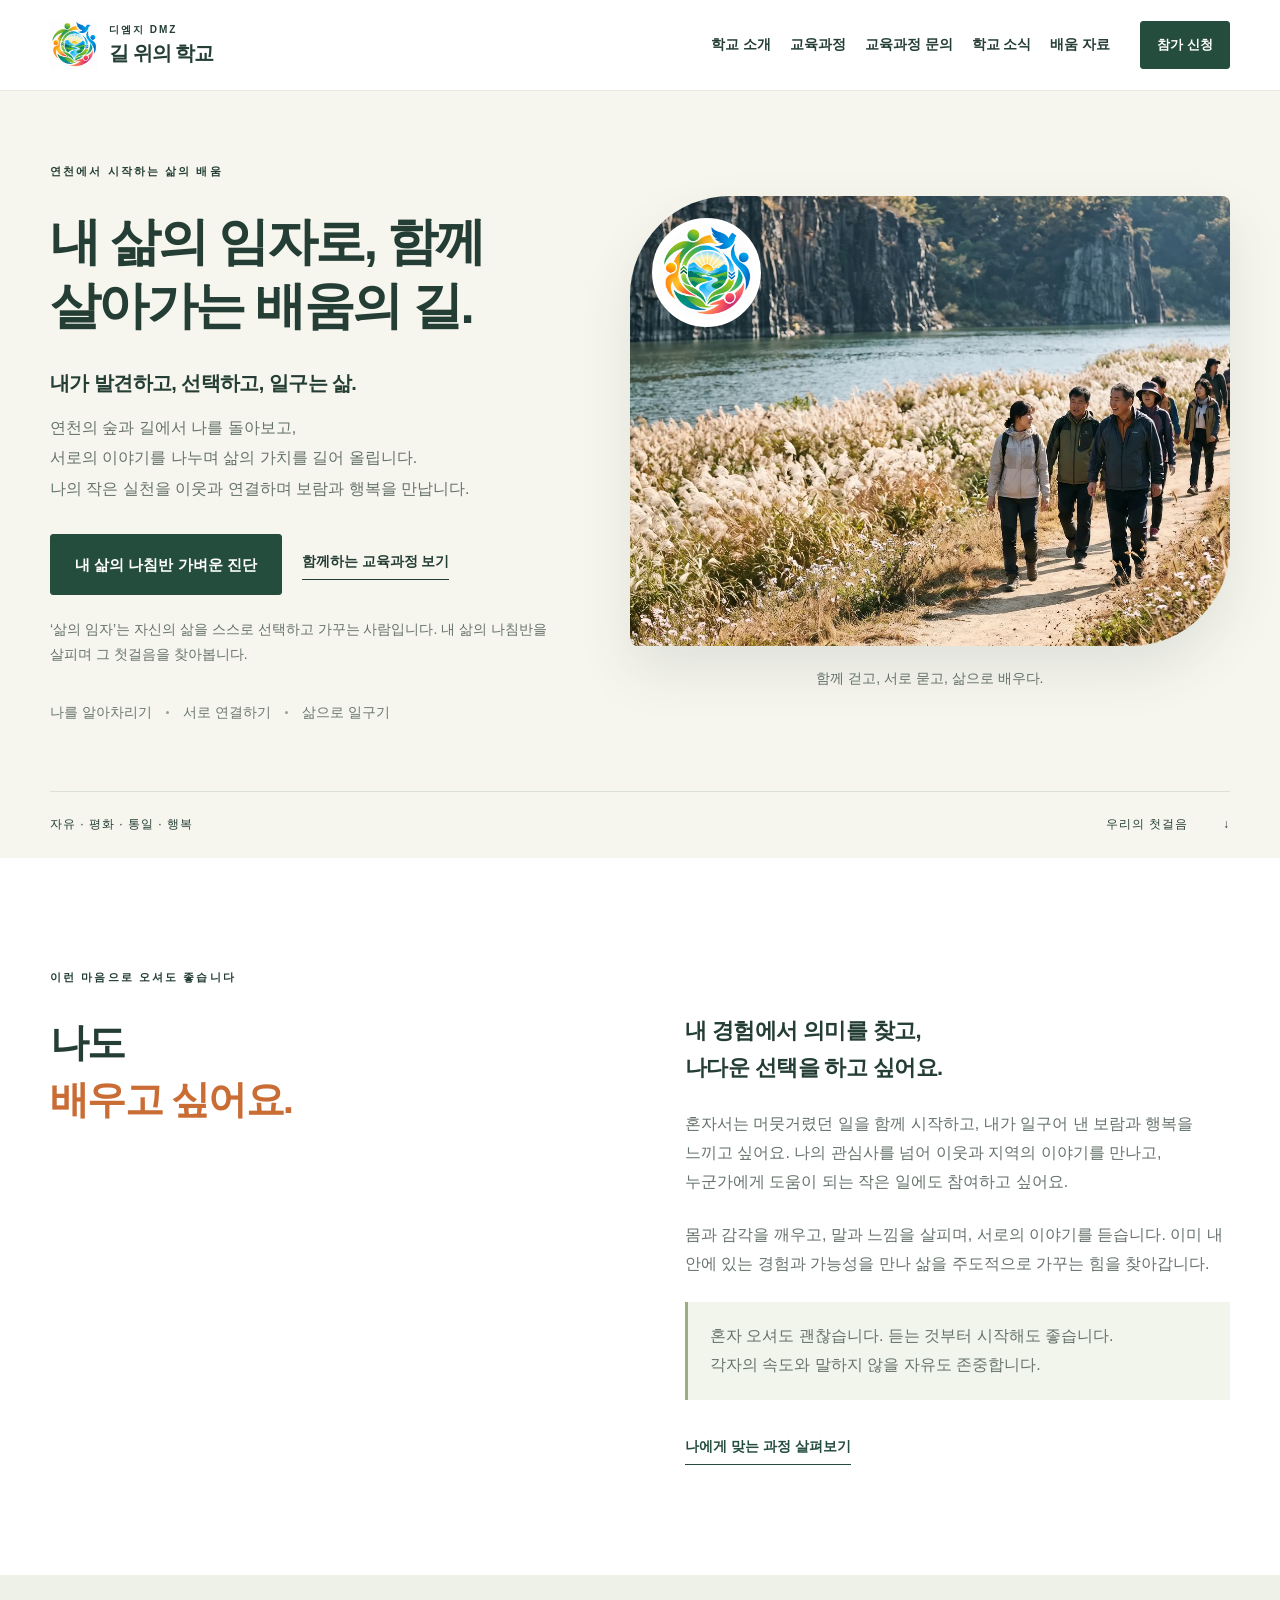
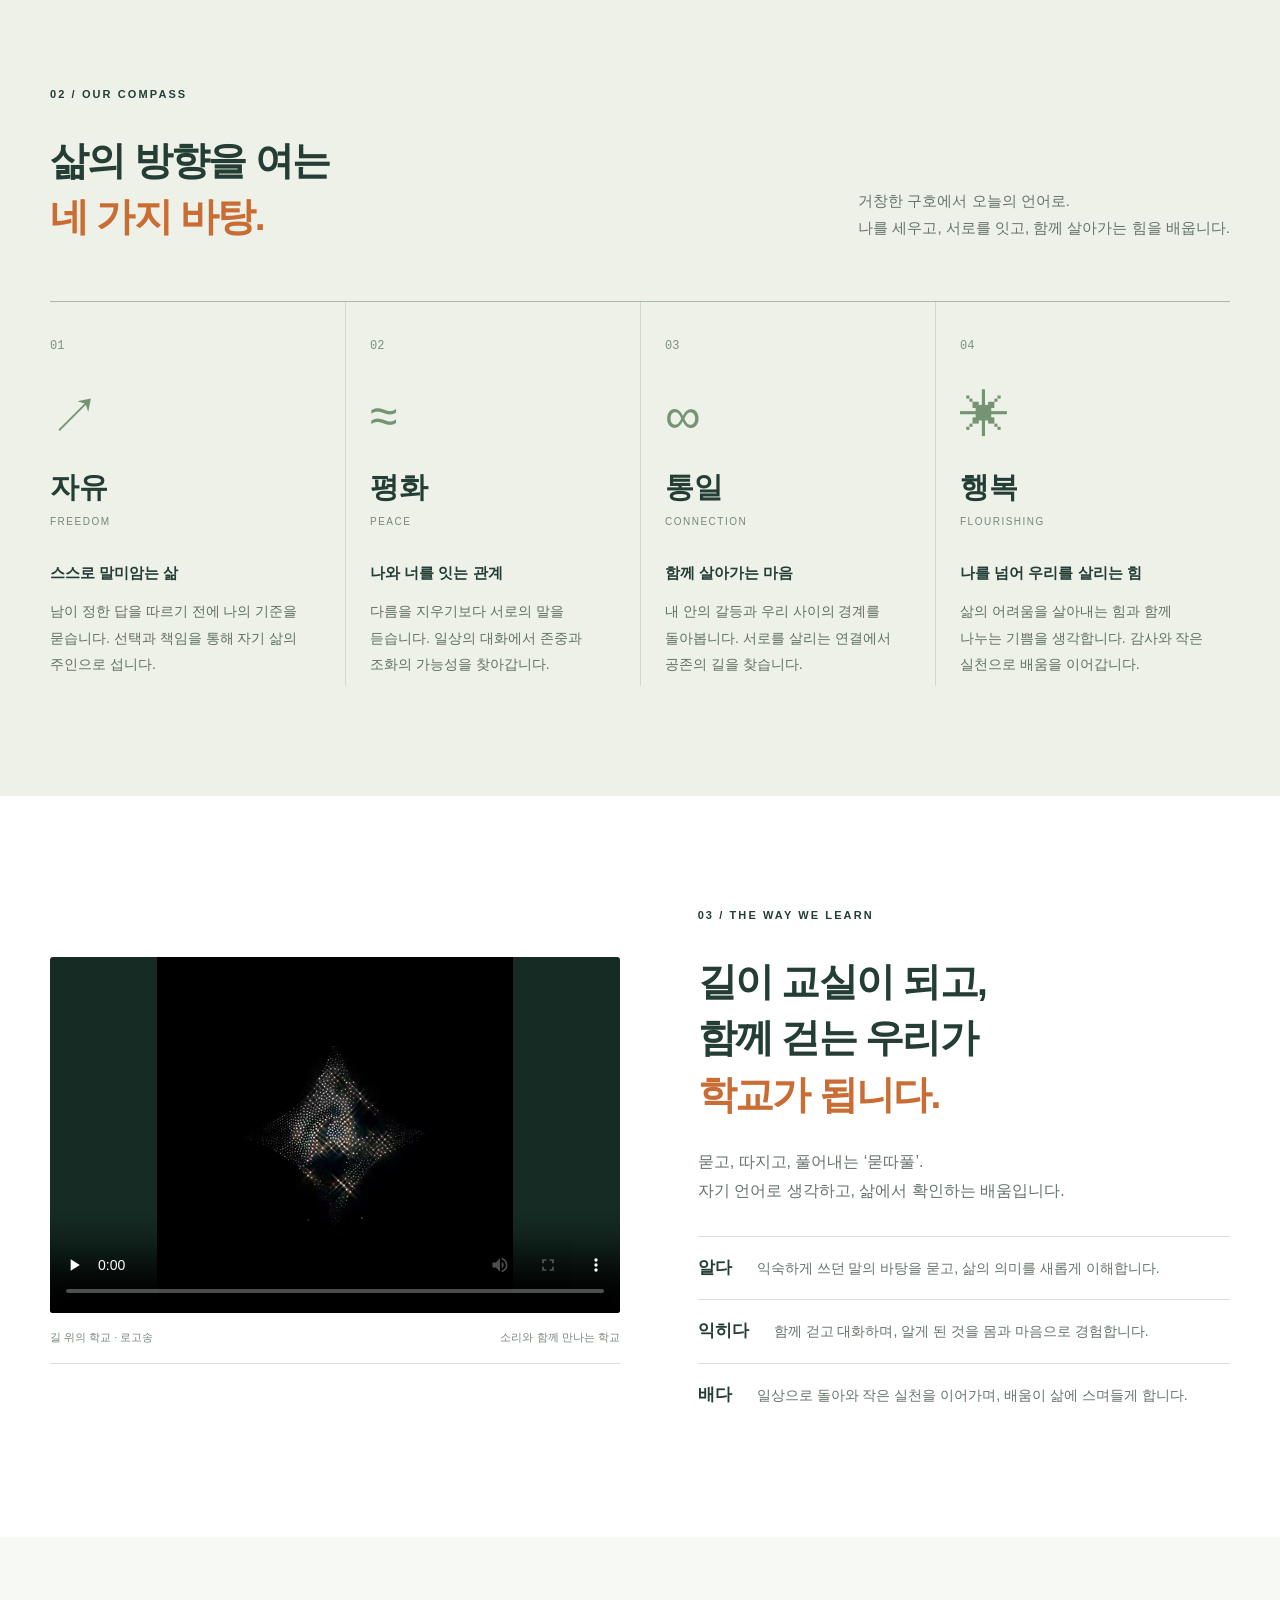
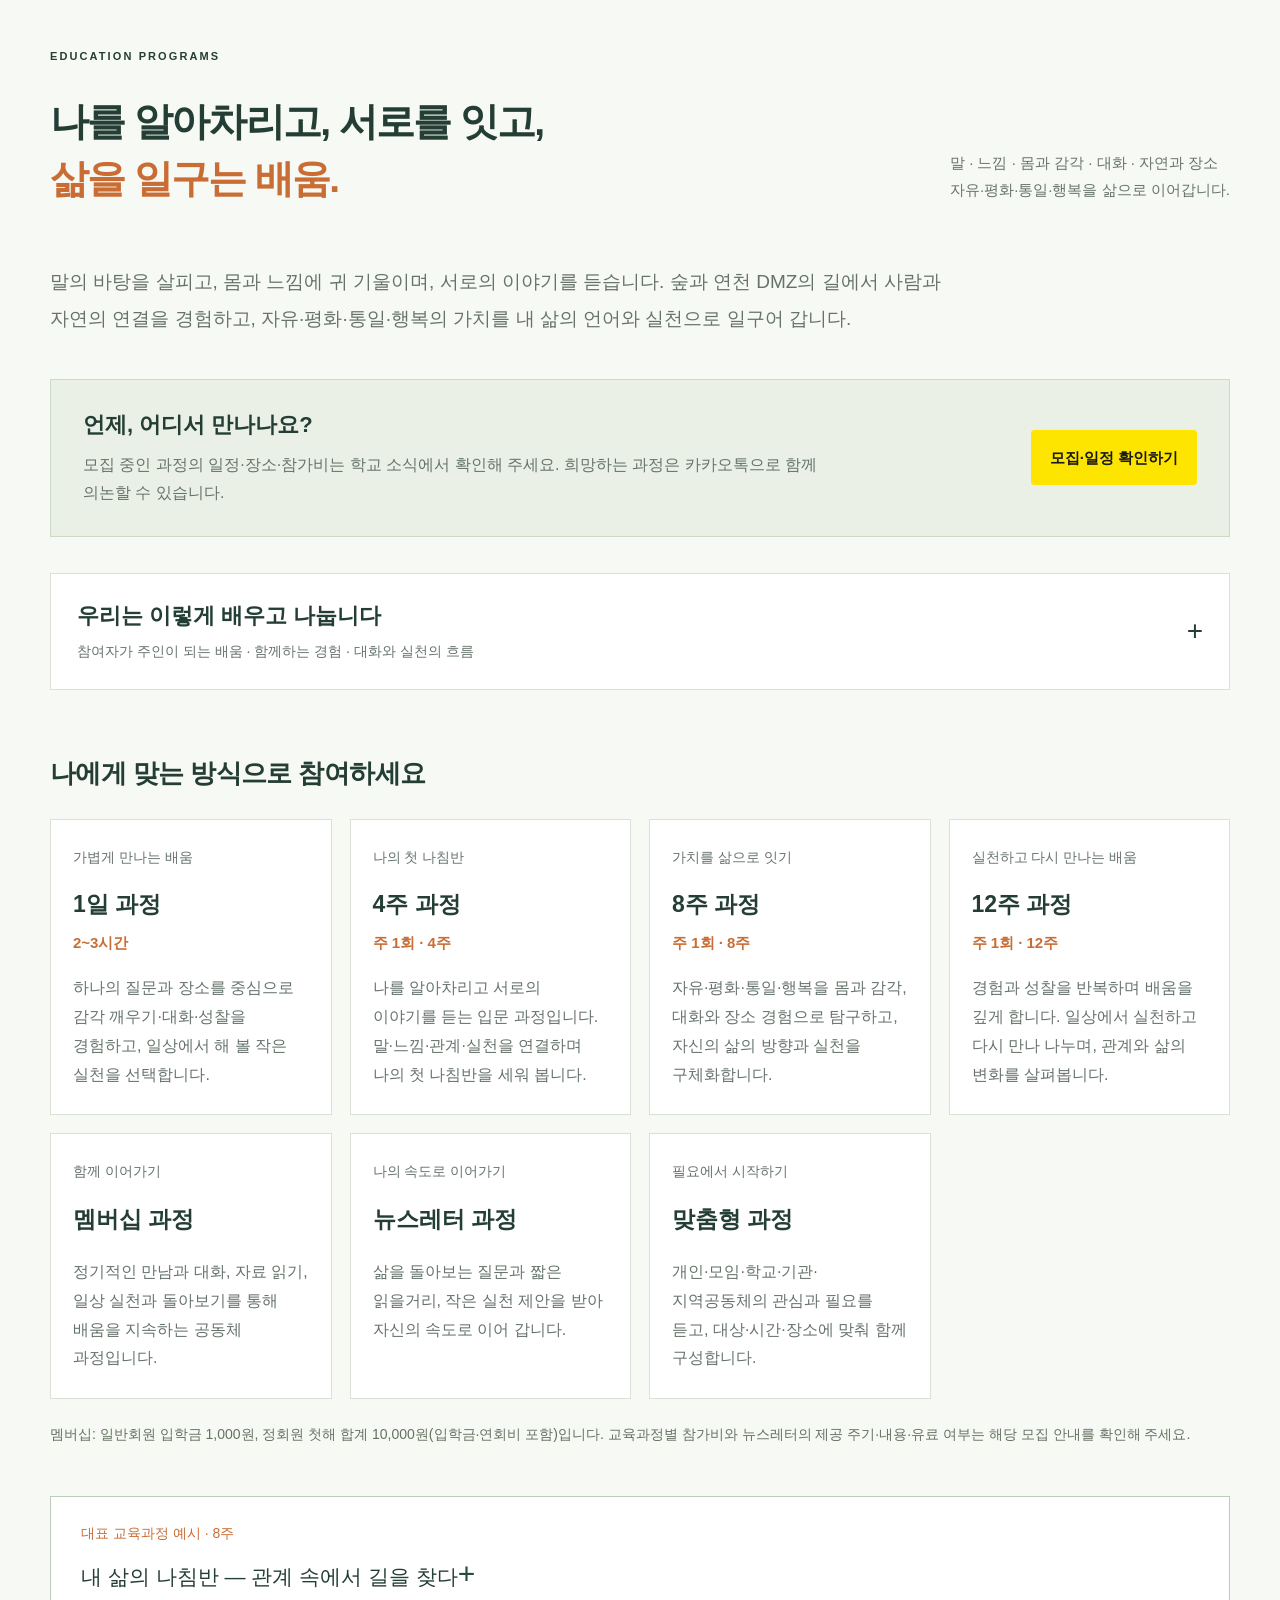
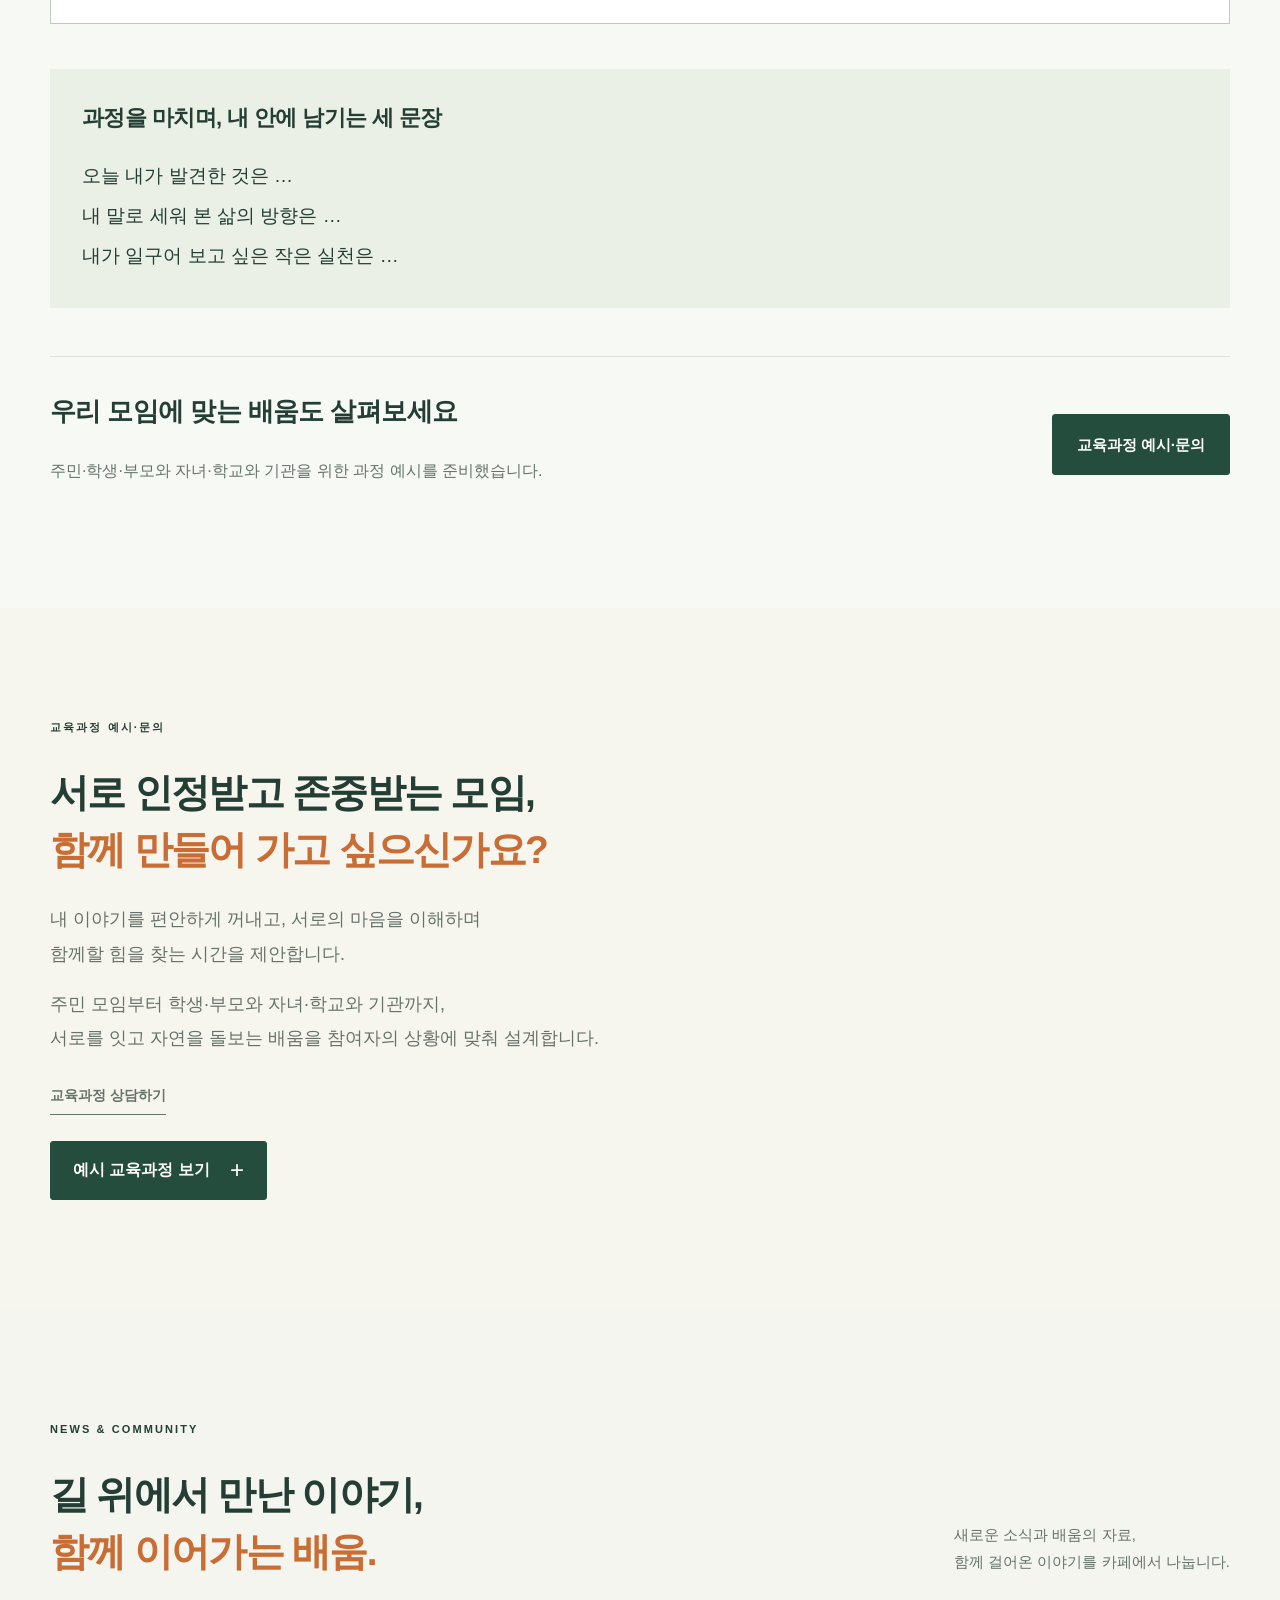
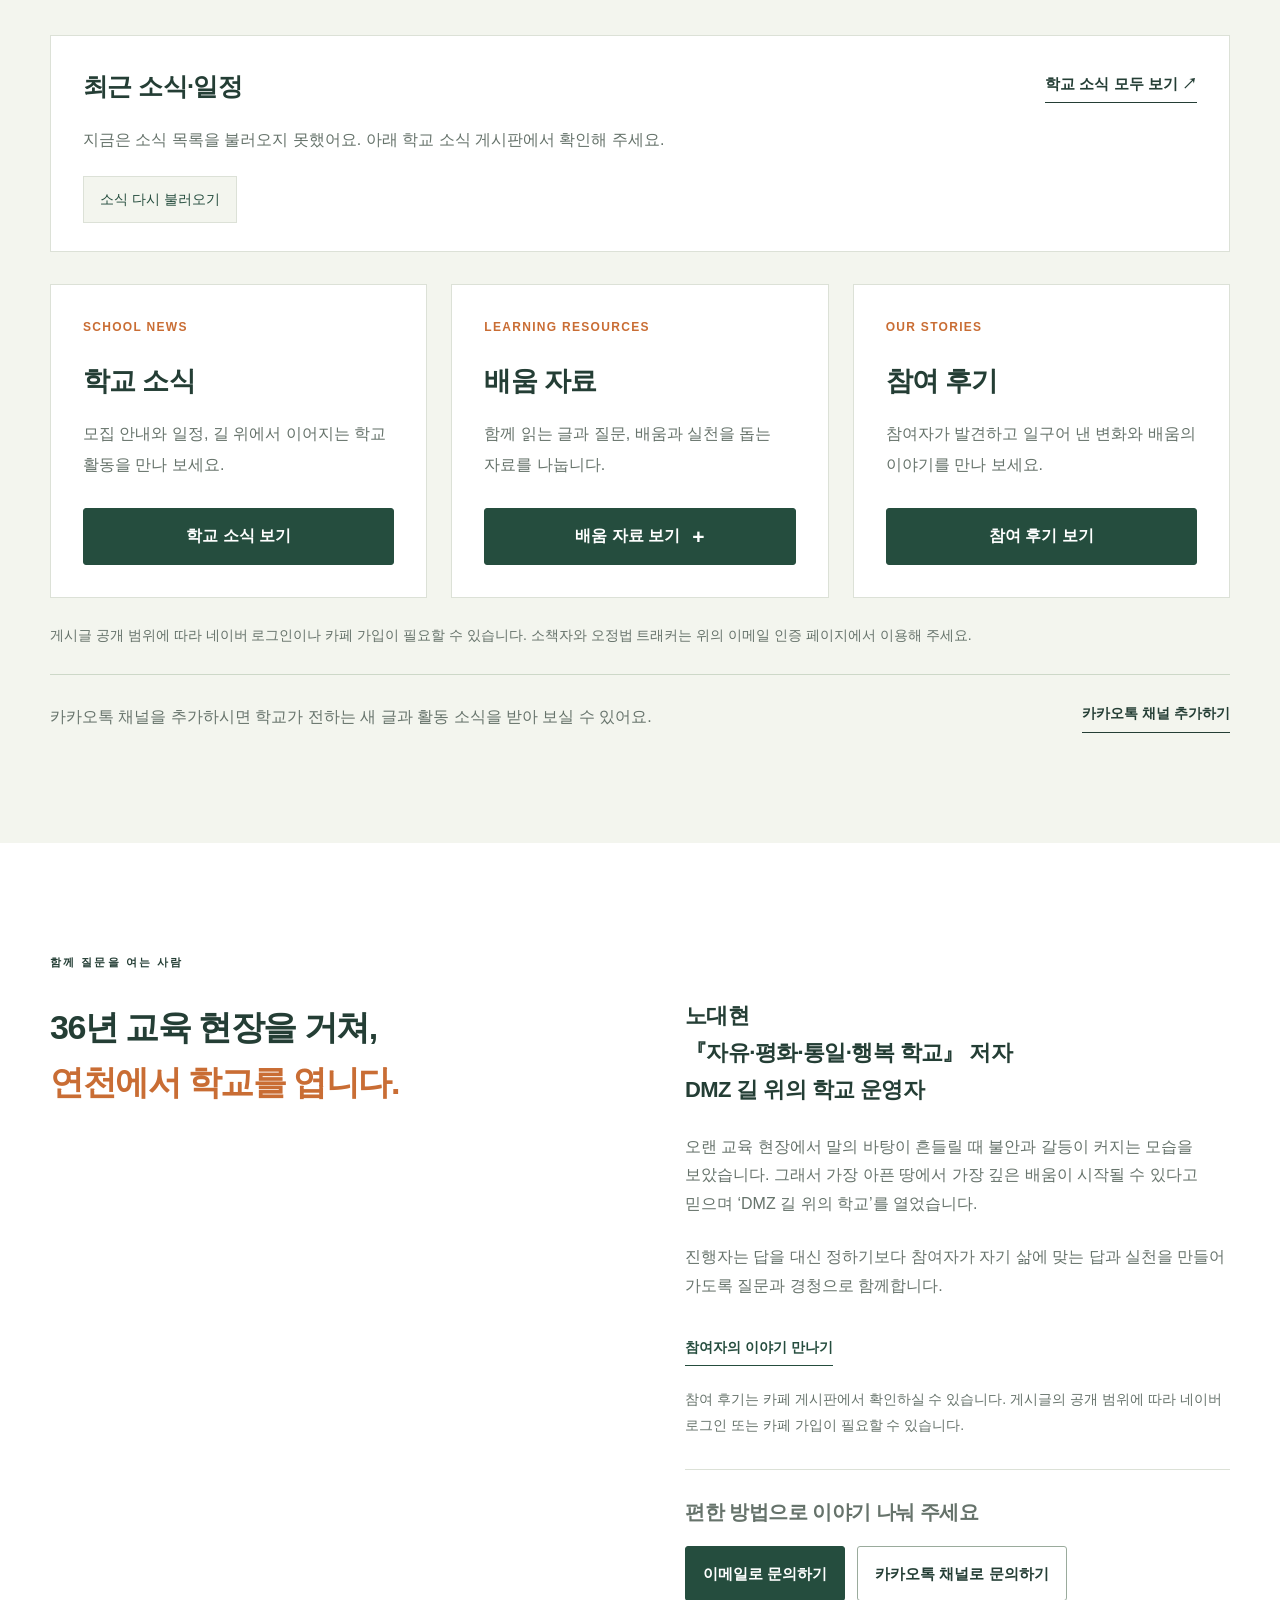
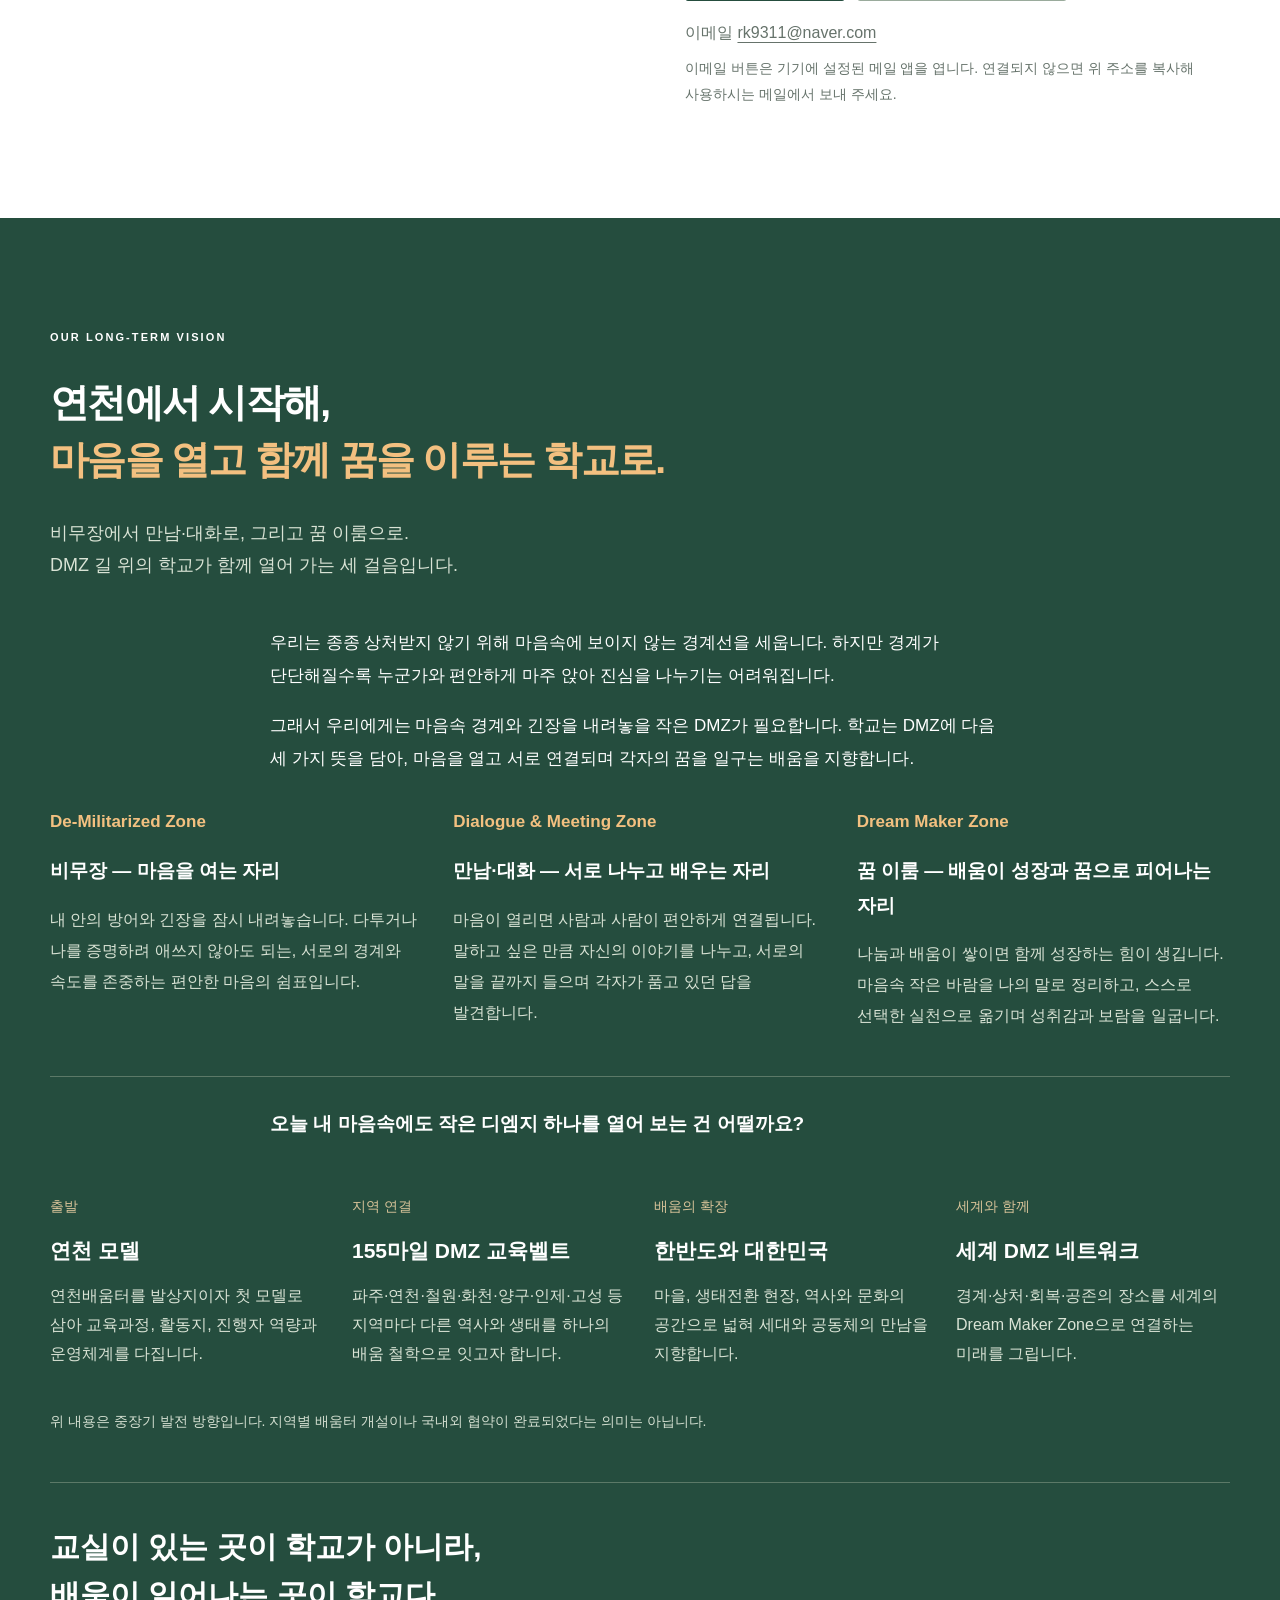
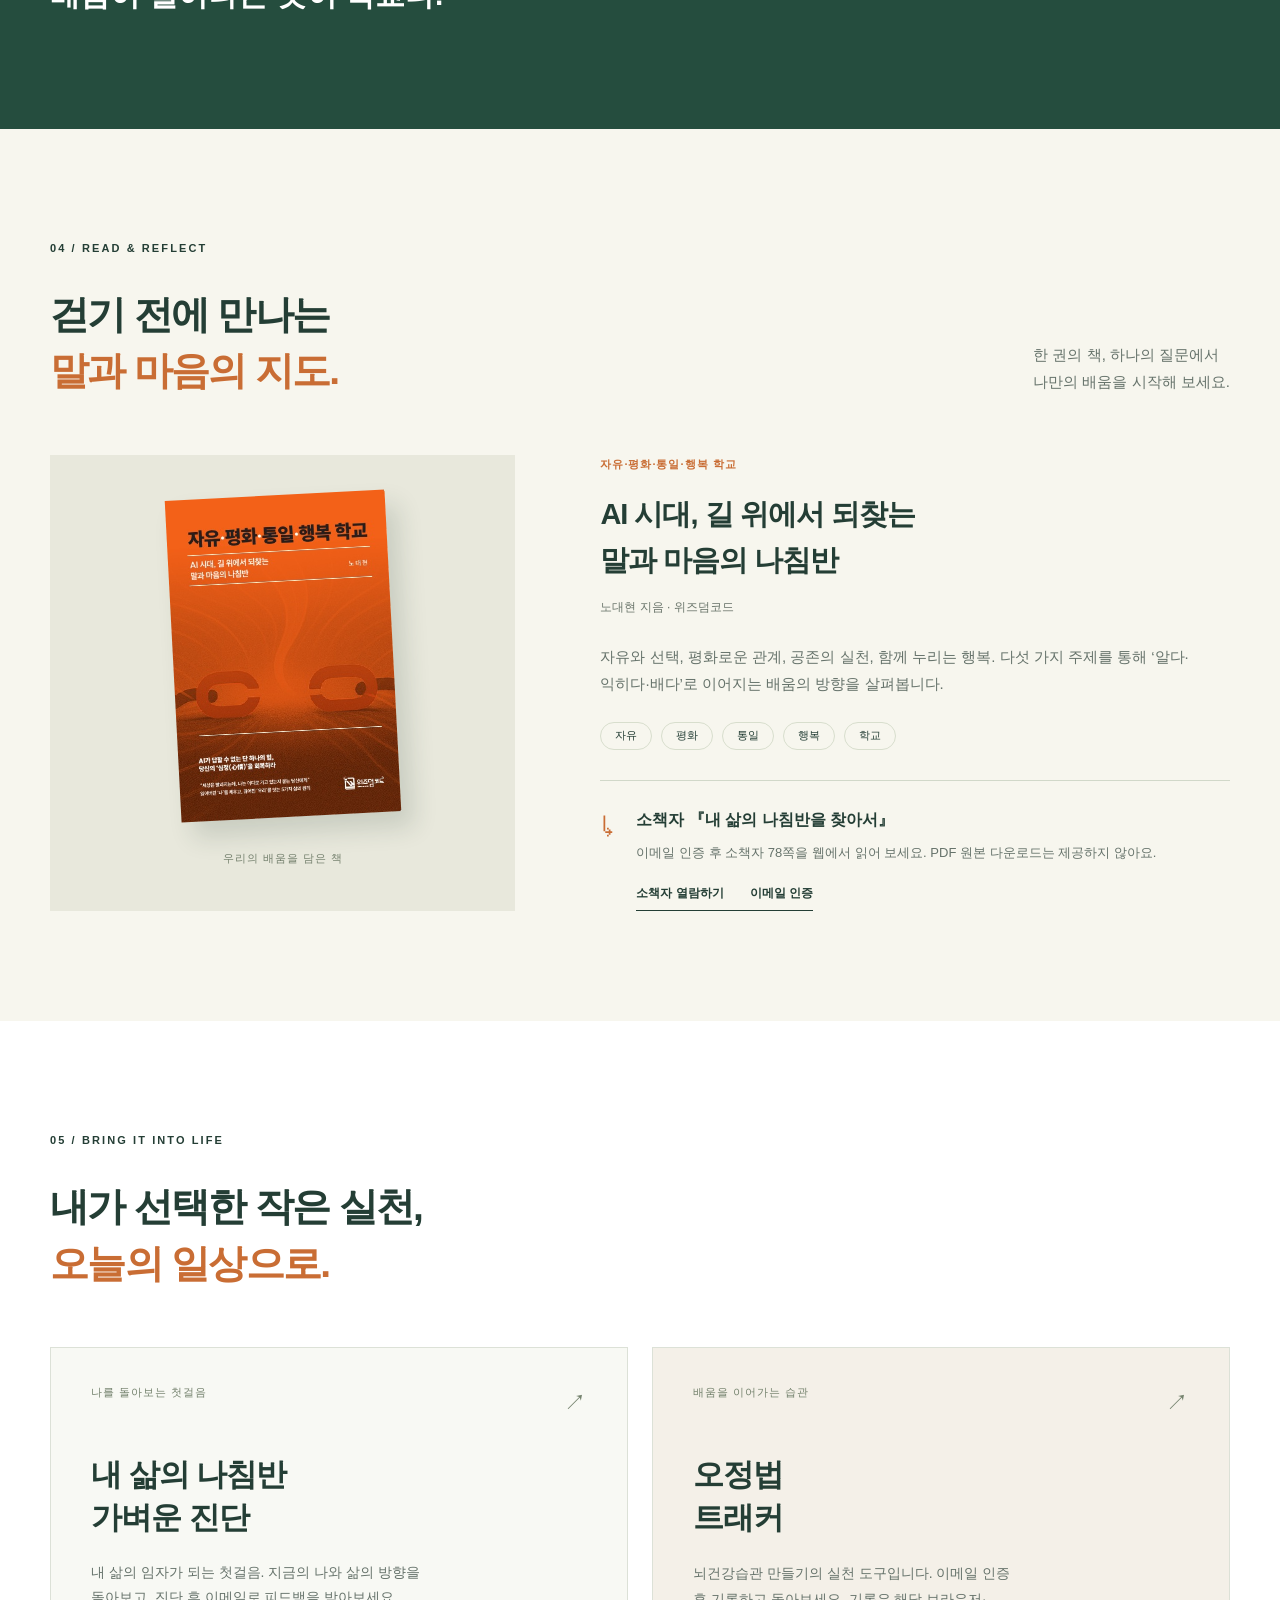
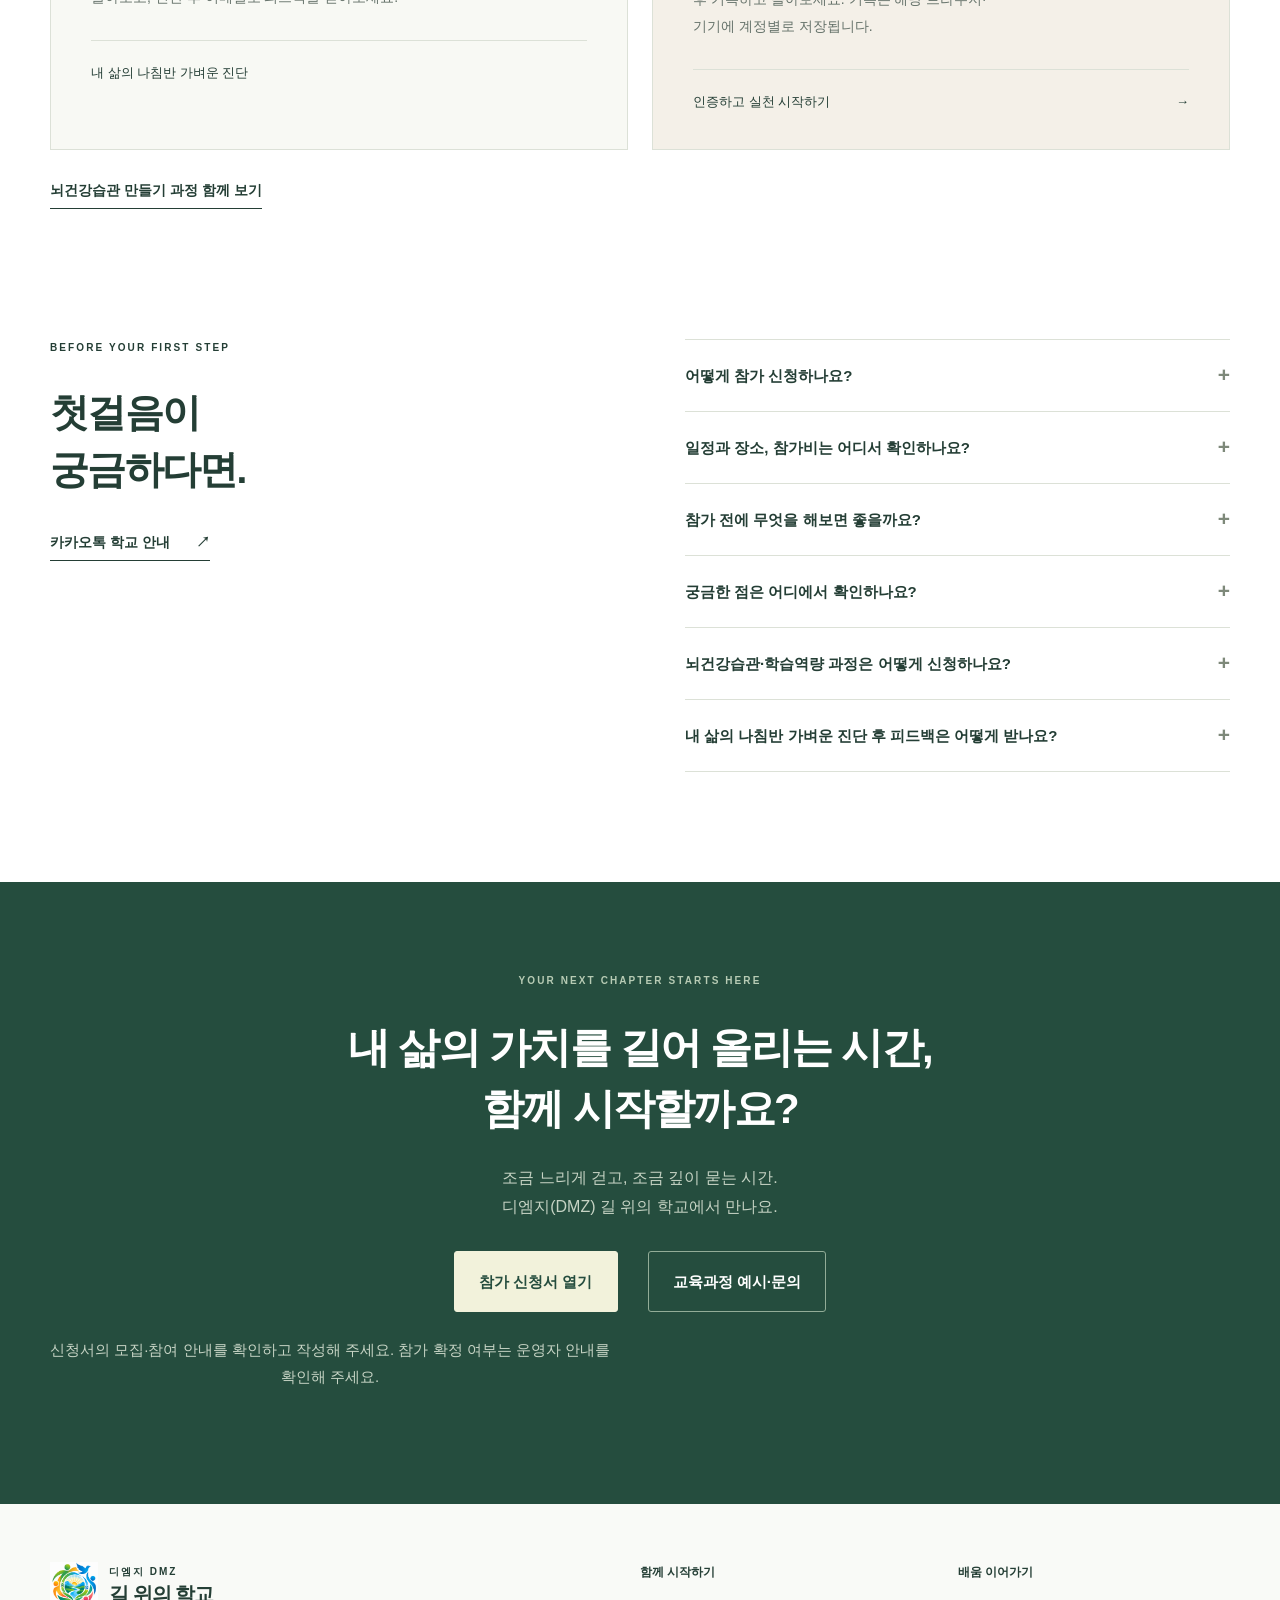
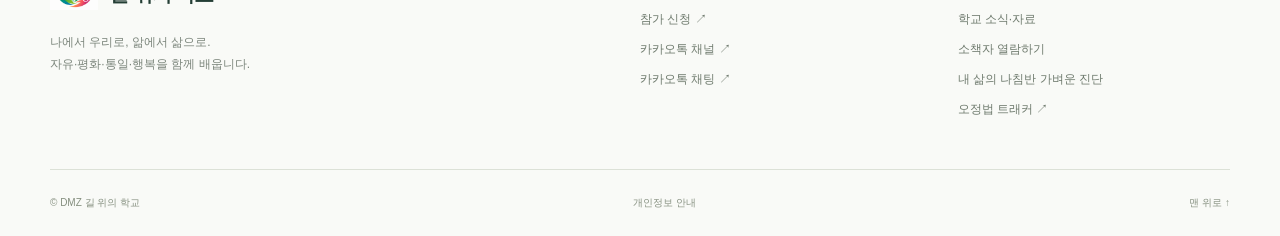
==== commit 2fd327e2: "Add files via upload" ====
--- a/index.html
+++ b/index.html
@@ -50,7 +50,7 @@
 
 
 
-<section class="section vision" id="vision"><div class="wrap"><p class="eyebrow">OUR LONG-TERM VISION</p><h2>연천에서 시작해,<br><em>새로운 가능성을 만드는 학교로.</em></h2><p class="vision-lead">Demilitarized Zone에서 Dream Maker Zone으로.<br>분단의 기억을 마주하고, 대화로 서로를 만나며, 내 삶과 세상의 가능성을 만들어갑니다.</p><div class="dmz-meanings"><article><h3>Demilitarized Zone</h3><b>있는 현실을 마주하다</b><p>분단·경계·상처와 자연의 회복을 보고 느끼며, 자신의 경험과 연결합니다.</p></article><article><h3>Dialogue &amp; Meeting Zone</h3><b>다름을 만나고 연결하다</b><p>사람과 사람, 인간과 자연, 과거와 현재가 만나 서로의 이야기를 듣습니다.</p></article><article><h3>Dream Maker Zone</h3><b>내가 만들 가능성을 발견하다</b><p>길에서 얻은 의미를 나의 말로 표현하고, 스스로 선택한 작은 실천으로 옮깁니다.</p></article></div>
+<section class="section vision" id="vision"><div class="wrap"><p class="eyebrow">OUR LONG-TERM VISION</p><h2>연천에서 시작해,<br><em>마음을 열고 함께 꿈을 이루는 학교로.</em></h2><p class="vision-lead">비무장에서 만남·대화로, 그리고 꿈 이룸으로.<br>DMZ 길 위의 학교가 함께 열어 가는 세 걸음입니다.</p><div class="dmz-vision-intro"><p>우리는 종종 상처받지 않기 위해 마음속에 보이지 않는 경계선을 세웁니다. 하지만 경계가 단단해질수록 누군가와 편안하게 마주 앉아 진심을 나누기는 어려워집니다.</p><p>그래서 우리에게는 마음속 경계와 긴장을 내려놓을 작은 DMZ가 필요합니다. 학교는 DMZ에 다음 세 가지 뜻을 담아, 마음을 열고 서로 연결되며 각자의 꿈을 일구는 배움을 지향합니다.</p></div><div class="dmz-meanings"><article><h3>De-Militarized Zone</h3><b>비무장 — 마음을 여는 자리</b><p>내 안의 방어와 긴장을 잠시 내려놓습니다. 다투거나 나를 증명하려 애쓰지 않아도 되는, 서로의 경계와 속도를 존중하는 편안한 마음의 쉼표입니다.</p></article><article><h3>Dialogue &amp; Meeting Zone</h3><b>만남·대화 — 서로 나누고 배우는 자리</b><p>마음이 열리면 사람과 사람이 편안하게 연결됩니다. 말하고 싶은 만큼 자신의 이야기를 나누고, 서로의 말을 끝까지 들으며 각자가 품고 있던 답을 발견합니다.</p></article><article><h3>Dream Maker Zone</h3><b>꿈 이룸 — 배움이 성장과 꿈으로 피어나는 자리</b><p>나눔과 배움이 쌓이면 함께 성장하는 힘이 생깁니다. 마음속 작은 바람을 나의 말로 정리하고, 스스로 선택한 실천으로 옮기며 성취감과 보람을 일굽니다.</p></article></div><p class="dmz-vision-close">오늘 내 마음속에도 작은 디엠지 하나를 열어 보는 건 어떨까요?</p>
 <div class="vision-roadmap"><div><span>출발</span><h3>연천 모델</h3><p>연천배움터를 발상지이자 첫 모델로 삼아 교육과정, 활동지, 진행자 역량과 운영체계를 다집니다.</p></div><div><span>지역 연결</span><h3>155마일 DMZ 교육벨트</h3><p>파주·연천·철원·화천·양구·인제·고성 등 지역마다 다른 역사와 생태를 하나의 배움 철학으로 잇고자 합니다.</p></div><div><span>배움의 확장</span><h3>한반도와 대한민국</h3><p>마을, 생태전환 현장, 역사와 문화의 공간으로 넓혀 세대와 공동체의 만남을 지향합니다.</p></div><div><span>세계와 함께</span><h3>세계 DMZ 네트워크</h3><p>경계·상처·회복·공존의 장소를 세계의 Dream Maker Zone으로 연결하는 미래를 그립니다.</p></div></div><p class="vision-note">위 내용은 중장기 발전 방향입니다. 지역별 배움터 개설이나 국내외 협약이 완료되었다는 의미는 아닙니다.</p><blockquote>교실이 있는 곳이 학교가 아니라,<br>배움이 일어나는 곳이 학교다.</blockquote></div></section>
 
 <section class="section library" id="learning"><div class="wrap"><div class="section-head"><div><p class="eyebrow">04 / READ &amp; REFLECT</p><h2>걷기 전에 만나는<br><em>말과 마음의 지도.</em></h2></div><p>한 권의 책, 하나의 질문에서<br>나만의 배움을 시작해 보세요.</p></div><div class="book-feature"><div class="book-stage"><img src="assets/book-cover.jpg" alt="노대현 지음, 자유·평화·통일·행복 학교 책 표지" width="356" height="521" loading="lazy"><span class="book-caption">우리의 배움을 담은 책</span></div><div class="book-copy"><p class="eyebrow">자유·평화·통일·행복 학교</p><h3>AI 시대, 길 위에서 되찾는<br>말과 마음의 나침반</h3><p class="author">노대현 지음 · 위즈덤코드</p><p>자유와 선택, 평화로운 관계, 공존의 실천, 함께 누리는 행복. 다섯 가지 주제를 통해 ‘알다·익히다·배다’로 이어지는 배움의 방향을 살펴봅니다.</p><div class="book-chapters"><span>자유</span><span>평화</span><span>통일</span><span>행복</span><span>학교</span></div><div class="booklet"><span class="file-icon" aria-hidden="true">↳</span><div><b>소책자 『내 삶의 나침반을 찾아서』</b><p>이메일 인증 후 소책자 78쪽을 웹에서 읽어 보세요. PDF 원본 다운로드는 제공하지 않아요.</p><a class="text-link" href="https://rhodaehyeon.github.io/dmz-booklet/" target="_blank" rel="noopener noreferrer">소책자 열람하기 <span>이메일 인증</span></a></div></div></div></div></div></section>
--- a/style.css
+++ b/style.css
@@ -32,6 +32,9 @@
 @media(max-width:760px){.recent-news{padding:24px}.recent-news-head{align-items:flex-start;flex-direction:column;gap:8px}.recent-news-list a{flex-direction:column;gap:5px}.recent-news-head h3{font-size:23px}}
 /* RECENT NEWS END */
 
+/* DMZ VISION READING */
+.dmz-vision-intro{max-width:740px;margin:24px auto 32px;text-align:left}.dmz-vision-intro p{font-size:17px;line-height:1.95;margin:0 0 16px}.dmz-vision-close{font-size:19px;line-height:1.8;font-weight:600;margin:30px auto 50px;max-width:740px}.dmz-meanings article p{line-height:1.95}
+
 /* Local review copy, preserving the school brand. */
 .hero-definition{font-size:14px;line-height:1.8;color:var(--muted);margin:22px 0 0;max-width:38em}.hero .hero-sub{font-size:20px}.hero .hero-note{font-size:14px;letter-spacing:0}.hero h1{font-size:clamp(40px,4vw,59px);letter-spacing:-2.6px}.hero .actions{gap:20px;flex-wrap:wrap}.participation-welcome{padding:20px 22px;background:#f2f5ec;border-left:3px solid #9baf80;font-size:16px}.proposal-section{background:var(--cream)}.proposal-invitation{max-width:850px}.proposal-invitation h2{margin-bottom:24px}.proposal-invitation>p:not(.eyebrow){color:var(--muted);font-size:18px;line-height:1.9;margin-bottom:16px}.proposal-invitation>.button{margin-top:12px}.proposal-options{margin-top:48px;scroll-margin-top:120px}.proposal-options>h3{font-size:24px;margin-bottom:12px}.proposal-options-note{font-size:15px;color:var(--muted);max-width:800px;line-height:1.9;margin-bottom:24px}.proposal{border:1px solid #d4ddce;background:#fff;margin-bottom:14px;scroll-margin-top:110px}.proposal>summary{list-style:none;display:flex;justify-content:space-between;gap:22px;align-items:center;cursor:pointer;padding:26px 30px}.proposal>summary::-webkit-details-marker{display:none}.proposal>summary strong{display:block;font-size:23px;line-height:1.6;letter-spacing:-.5px}.proposal-line{display:block;font-size:16px;font-weight:400;color:var(--muted);margin-top:5px;line-height:1.8}.proposal-toggle{font-size:28px;flex-shrink:0;font-weight:400}.proposal[open] .proposal-toggle{font-size:0}.proposal[open] .proposal-toggle::after{content:'−';font-size:28px}.proposal[open]>summary{border-bottom:1px solid var(--line);background:#f4f7f0}.proposal-body{padding:30px;max-width:960px}.proposal-purpose{font-size:18px;line-height:1.9;max-width:48em}.proposal-meta{display:grid;grid-template-columns:1fr 1fr;gap:18px;background:#f6f8f3;padding:20px 24px;margin:24px 0}.proposal-meta dt{font-size:14px;font-weight:700;margin-bottom:6px}.proposal-meta dd{margin:0;font-size:16px;line-height:1.8;color:var(--muted)}.proposal-body h4{font-size:18px;margin:24px 0 12px}.proposal-body ol{padding-left:24px;line-height:1.9}.proposal-body li{padding-left:5px;margin-bottom:8px;font-size:16px}.proposal-result{border-left:3px solid #adbd89;padding:2px 0 2px 22px;margin:24px 0}.proposal-result h4{margin:0 0 8px}.proposal-result p{margin:0;line-height:1.9}.proposal-consult{display:flex;justify-content:space-between;align-items:center;gap:24px;margin-top:28px;padding-top:24px;border-top:1px solid var(--line)}.proposal-consult p{font-size:18px;font-weight:600;max-width:34em;margin:0}.proposal-consult .button{white-space:nowrap}.proposal-note{font-size:14px;line-height:1.85;color:var(--muted);margin:20px 0 0}.proposal-tool{background:#f0f5eb;padding:22px 24px;margin:24px 0}.proposal-tool p{line-height:1.9;margin-bottom:12px}.host-section{background:#fff}.host-note{font-size:14px;line-height:1.9;margin-top:20px}.practice-course-link{margin:26px 0 0}.practice .tracker p{line-height:1.9}.header nav{font-size:14px;gap:19px}.program-schedule p{max-width:48em}.program-inquiry .button{white-space:nowrap}.programs .program-intro{max-width:900px}
 @media(max-width:1050px){.header nav{gap:12px}.header-inner{gap:20px}.header .button.small{padding:10px 12px}.proposal-consult{align-items:flex-start;flex-direction:column}}
@@ -62,6 +65,10 @@
 
 
 
+
+
+
+
 /* ENTRY FLOW START */
 .proposal-picker{margin-top:26px}.proposal-picker>summary{cursor:pointer;list-style:none;display:inline-flex;align-items:center;gap:20px;min-height:52px;padding:14px 22px;color:#fff;background:var(--green);border:1px solid var(--green);border-radius:3px;font-size:16px;font-weight:700}.proposal-picker>summary::-webkit-details-marker{display:none}.proposal-picker>summary:after{content:'+';font-size:24px;font-weight:400;line-height:1}.proposal-picker[open]>summary:after{content:'−'}.proposal-picker>summary:hover{background:#35634e}.proposal-picker-content{margin-top:30px}.proposal-picker-content>h3{font-size:24px;line-height:1.6;margin:0 0 12px}.proposal-direct-contact{margin-top:22px}.join .join-application-note{font-size:15px;line-height:1.8;margin:22px auto 0;max-width:560px}.practice .diagnostic-result-note{font-size:14px;margin-top:12px;line-height:1.85;color:var(--muted)}
 @media(max-width:760px){.proposal-picker>summary{width:100%;justify-content:space-between}.proposal-picker-content>h3{font-size:22px}.hero .actions .button{font-size:16px}}
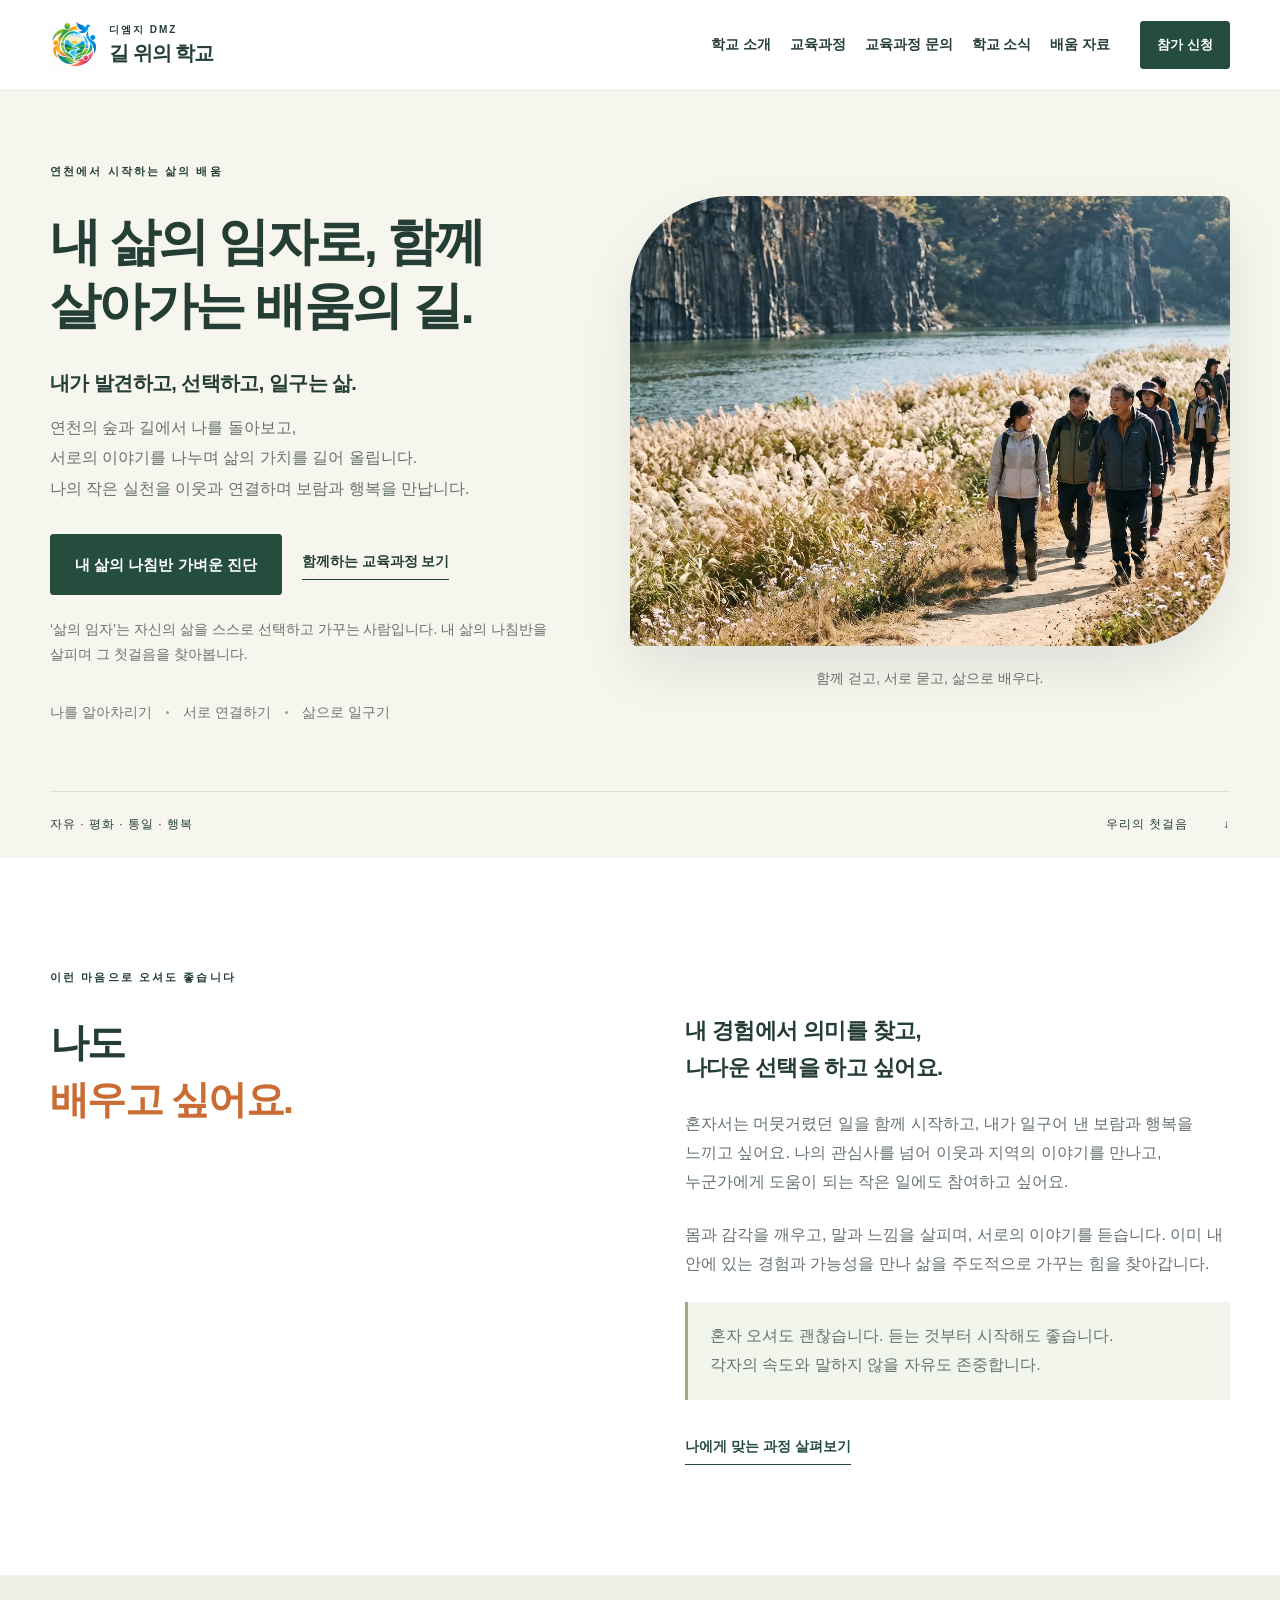
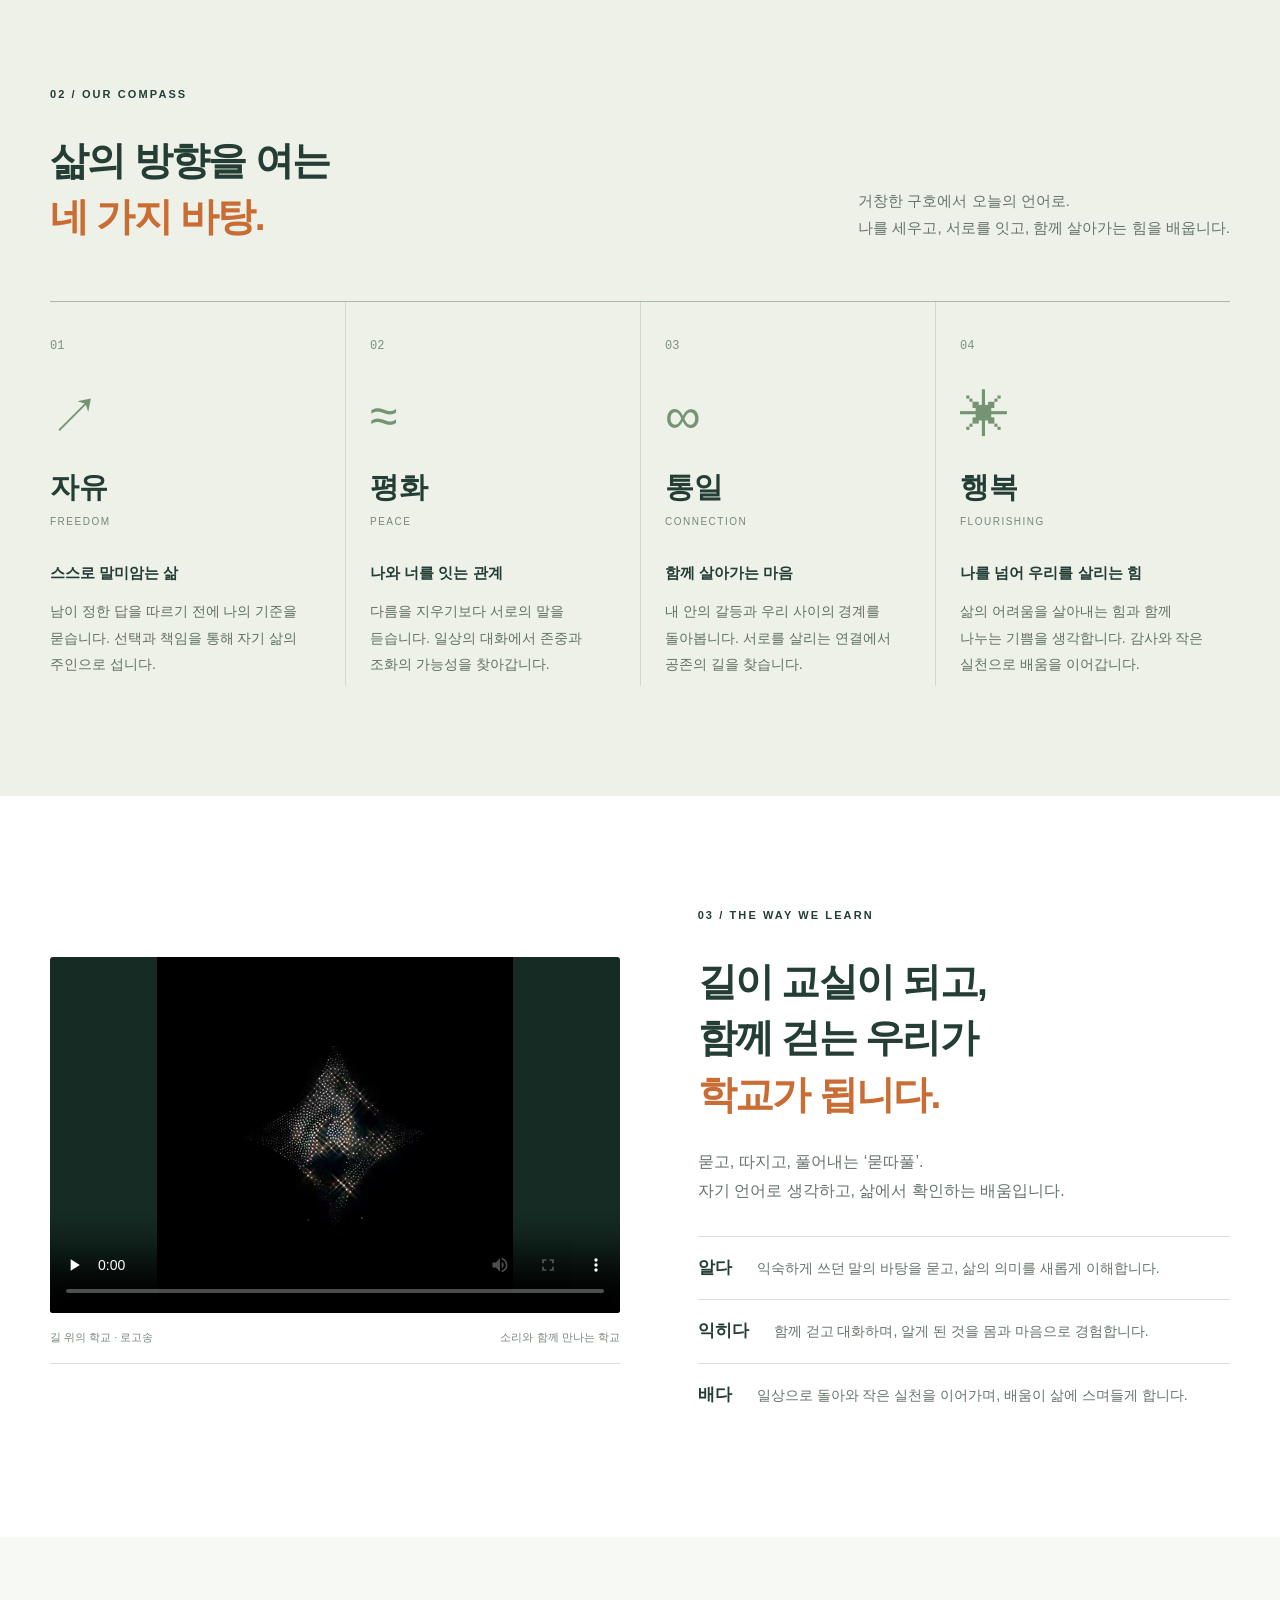
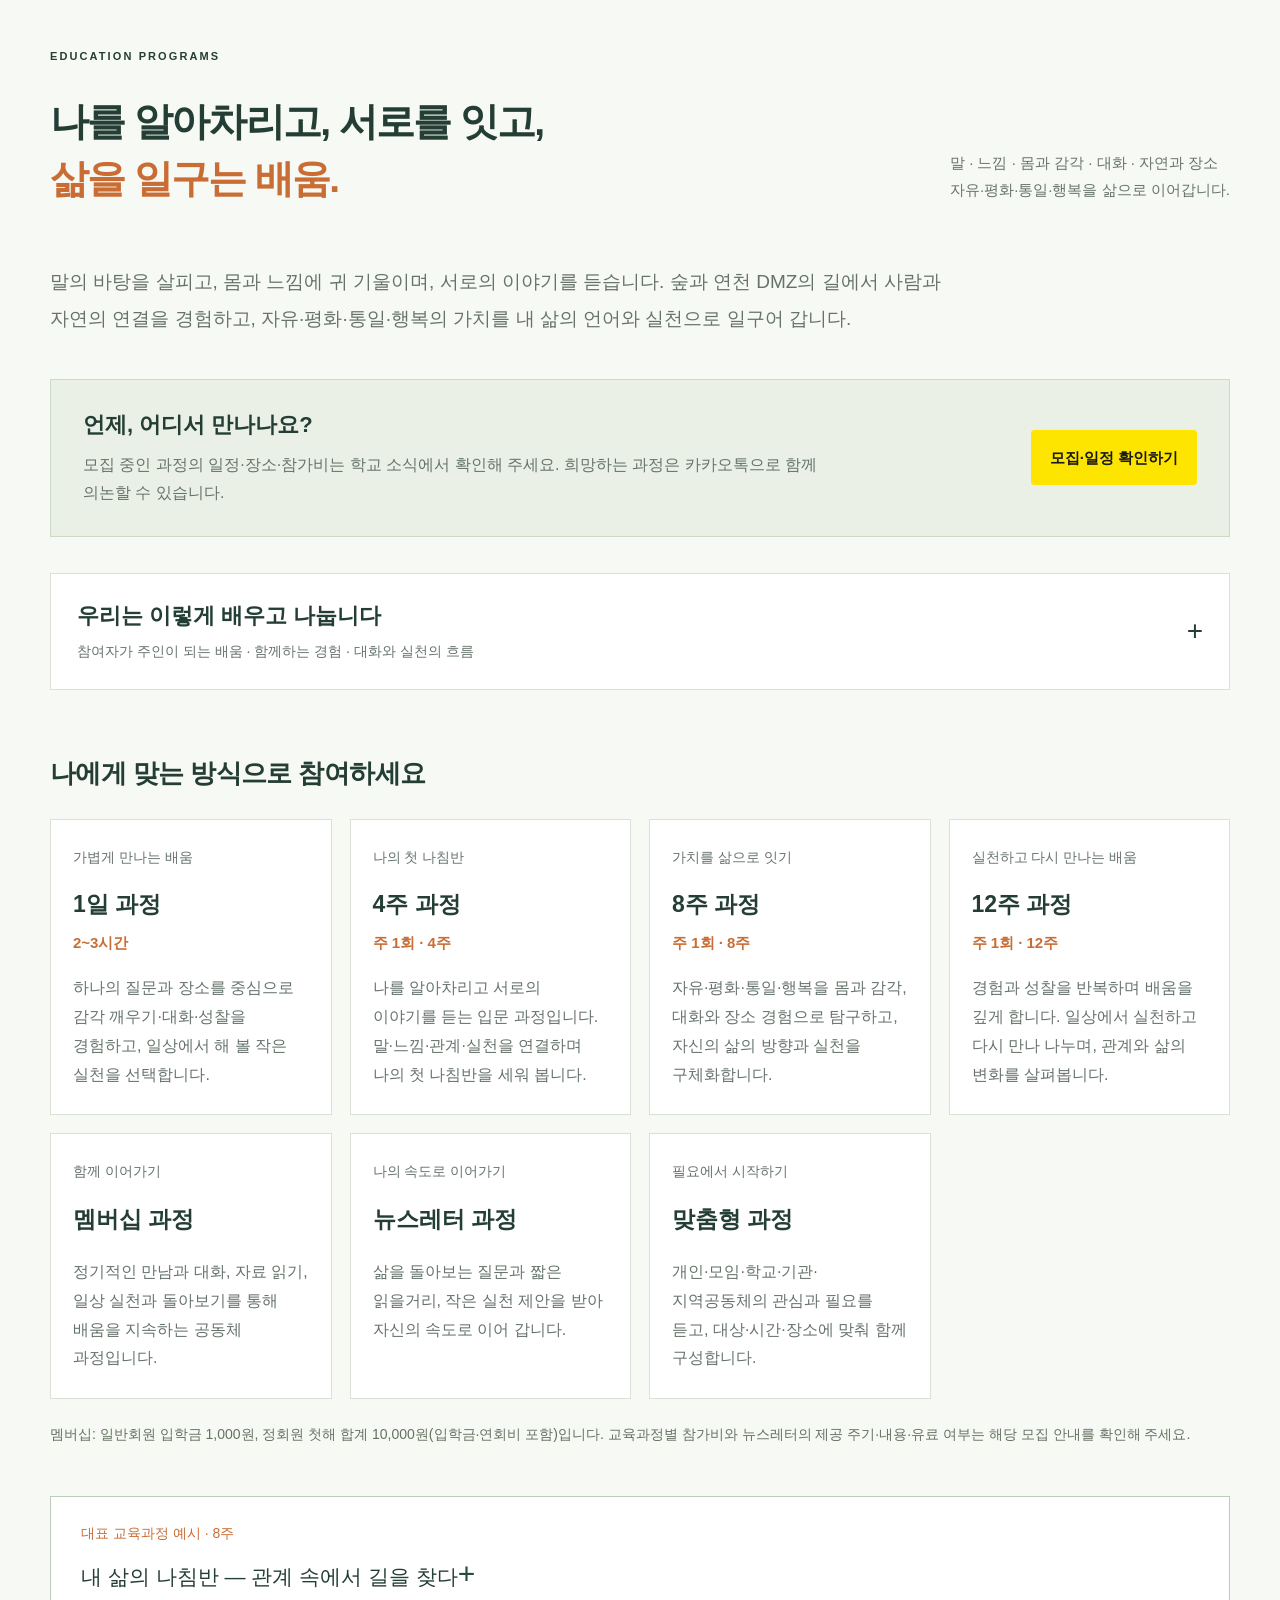
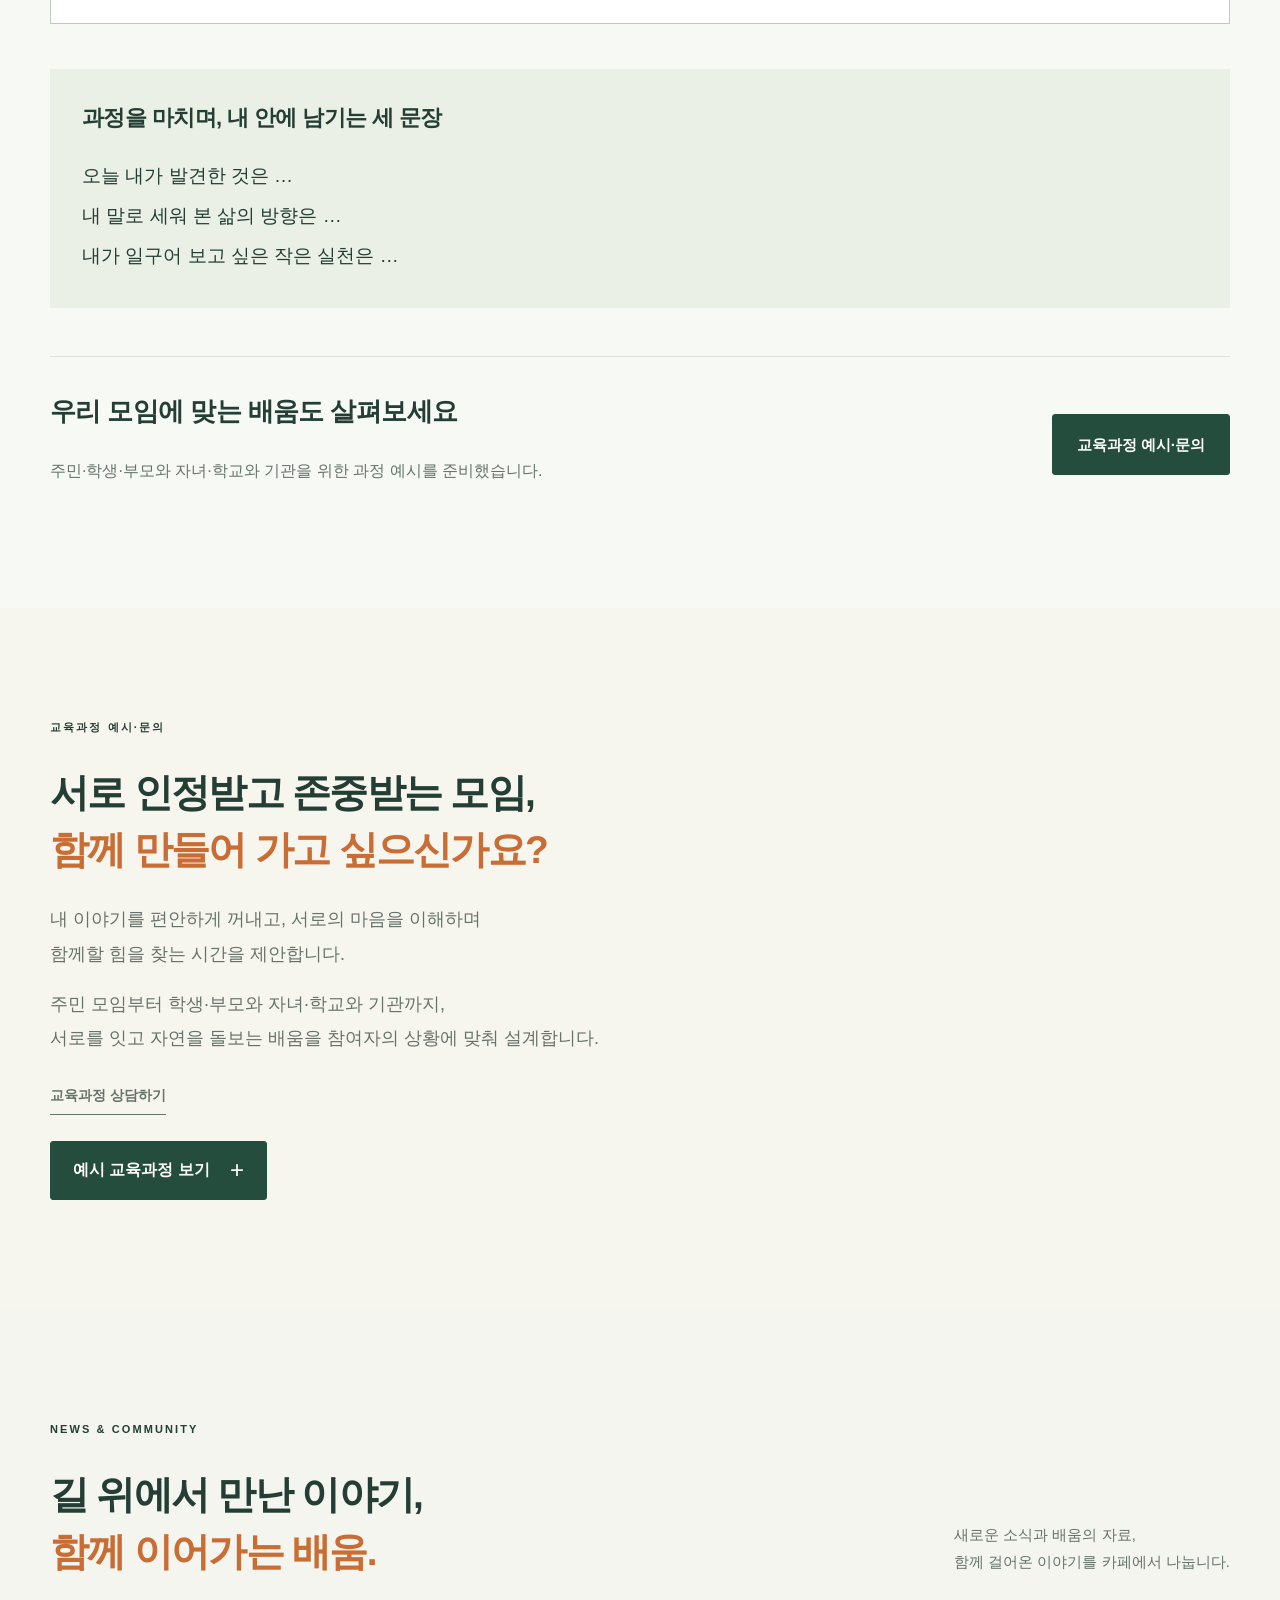
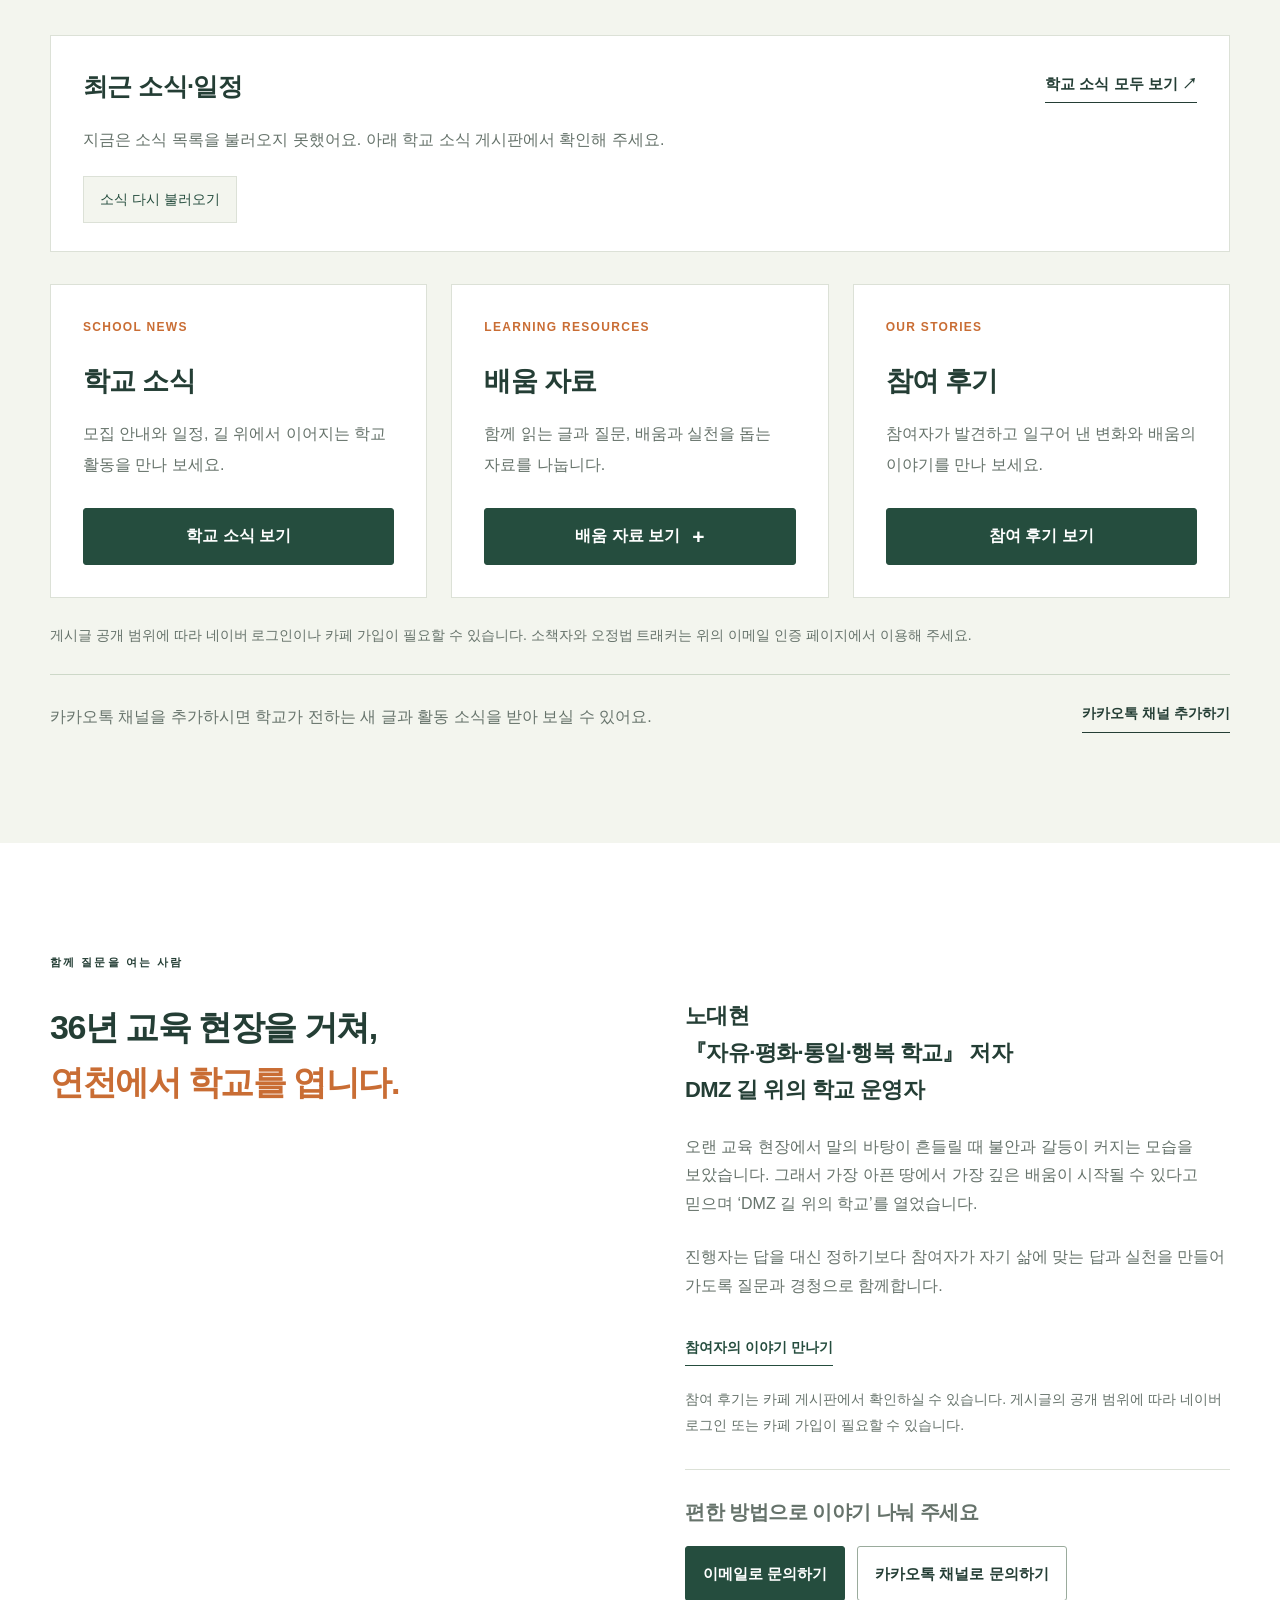
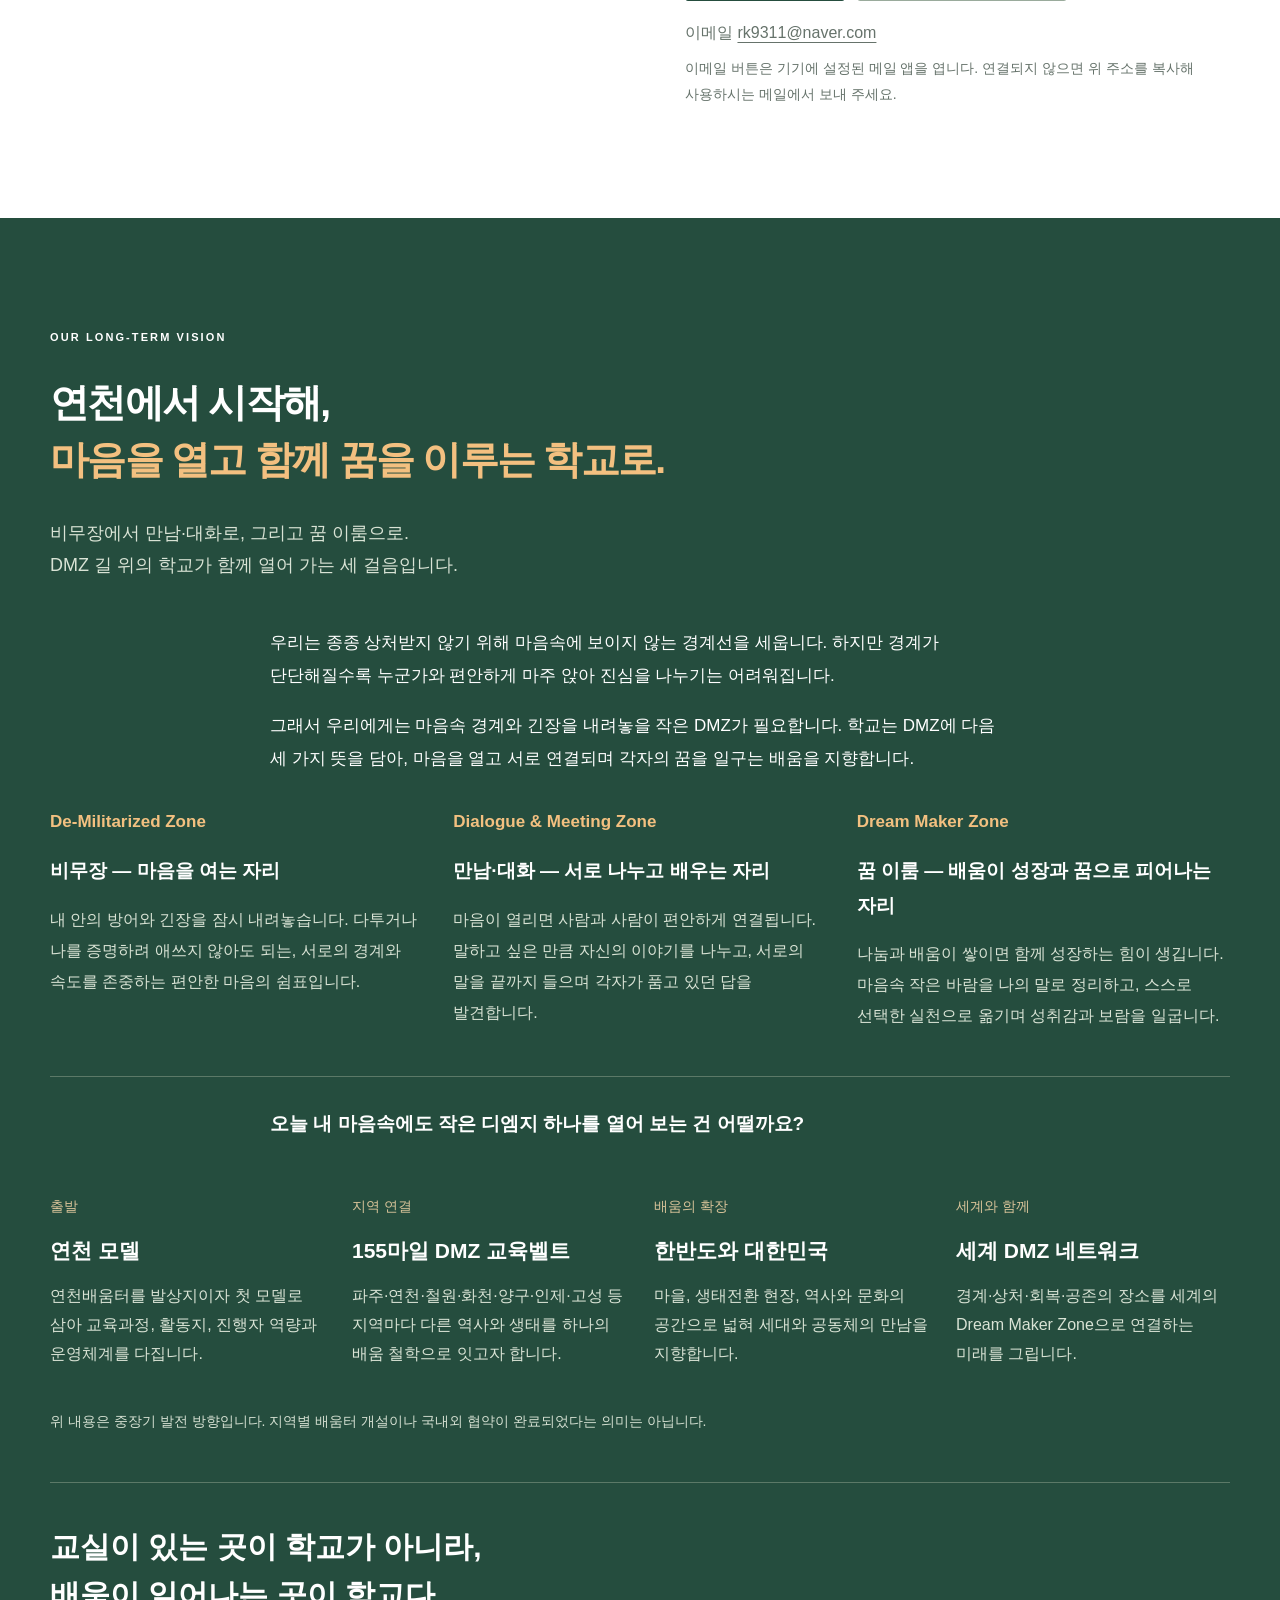
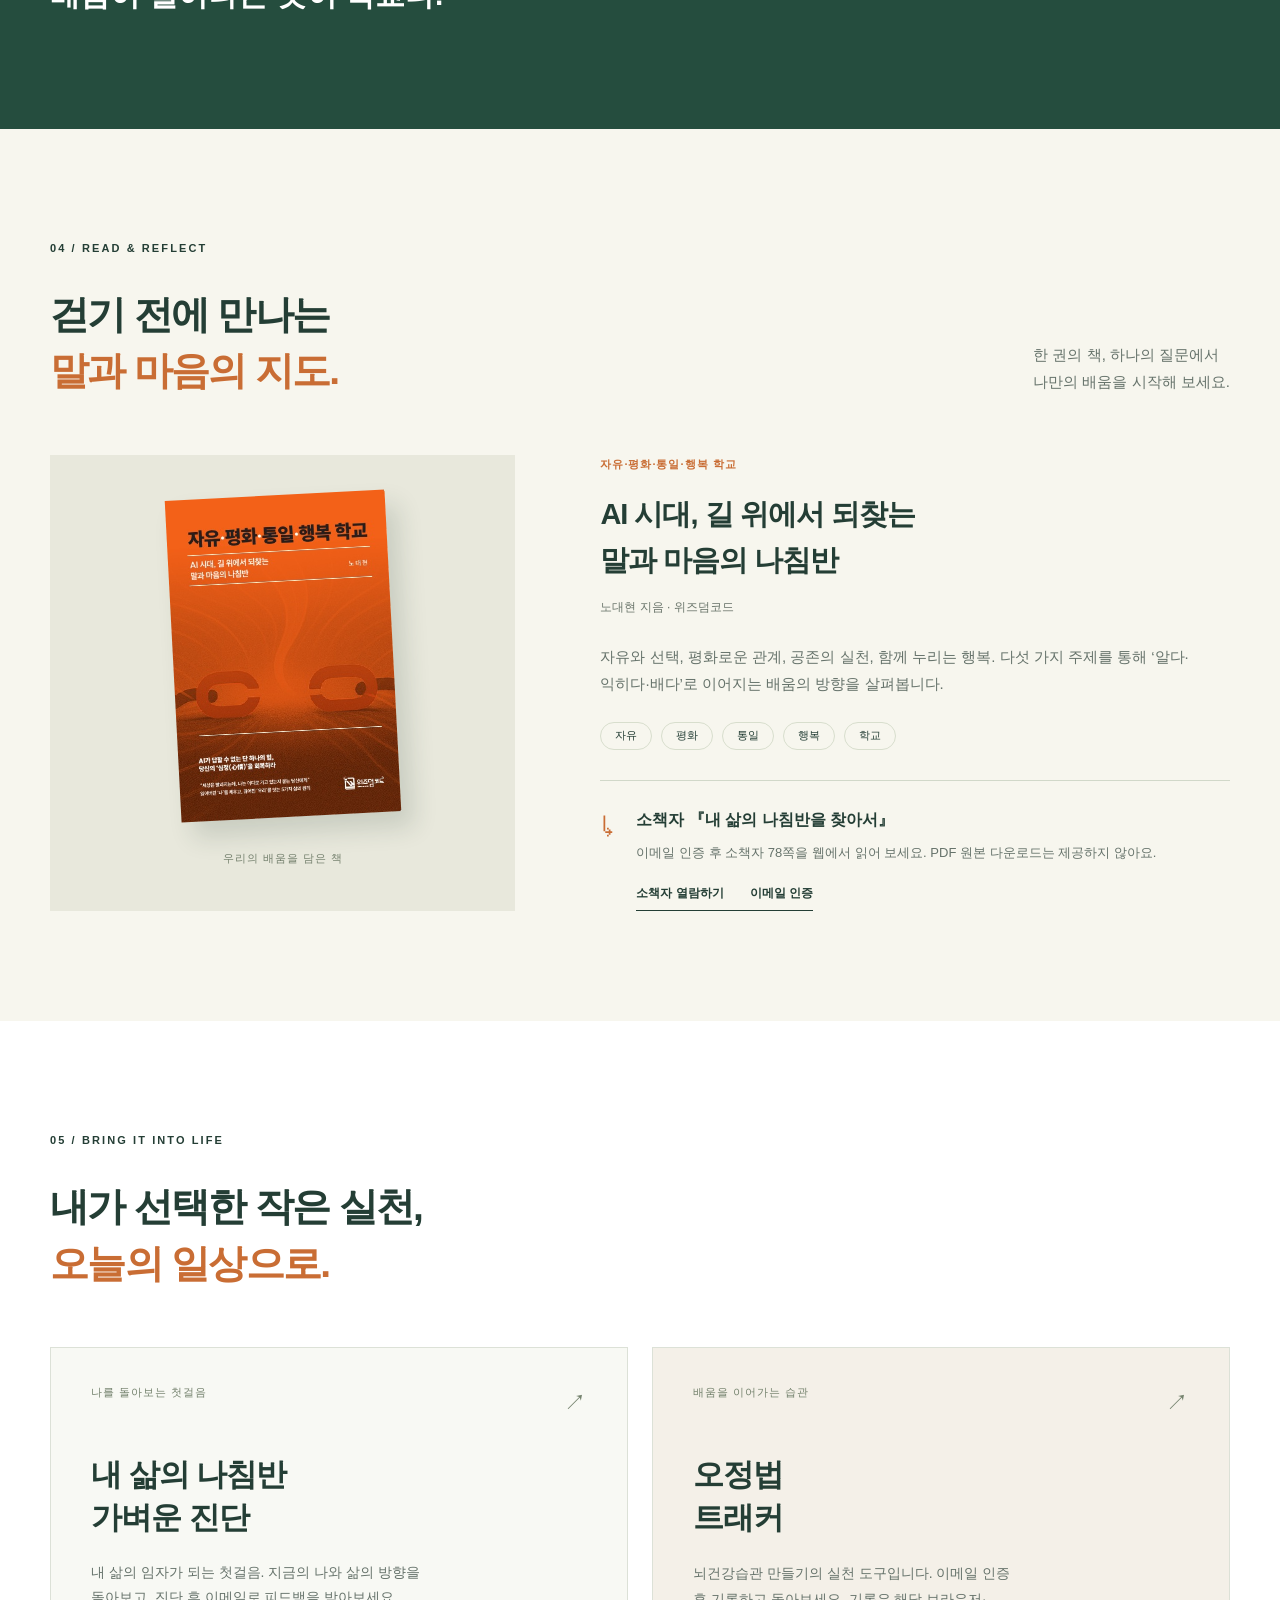
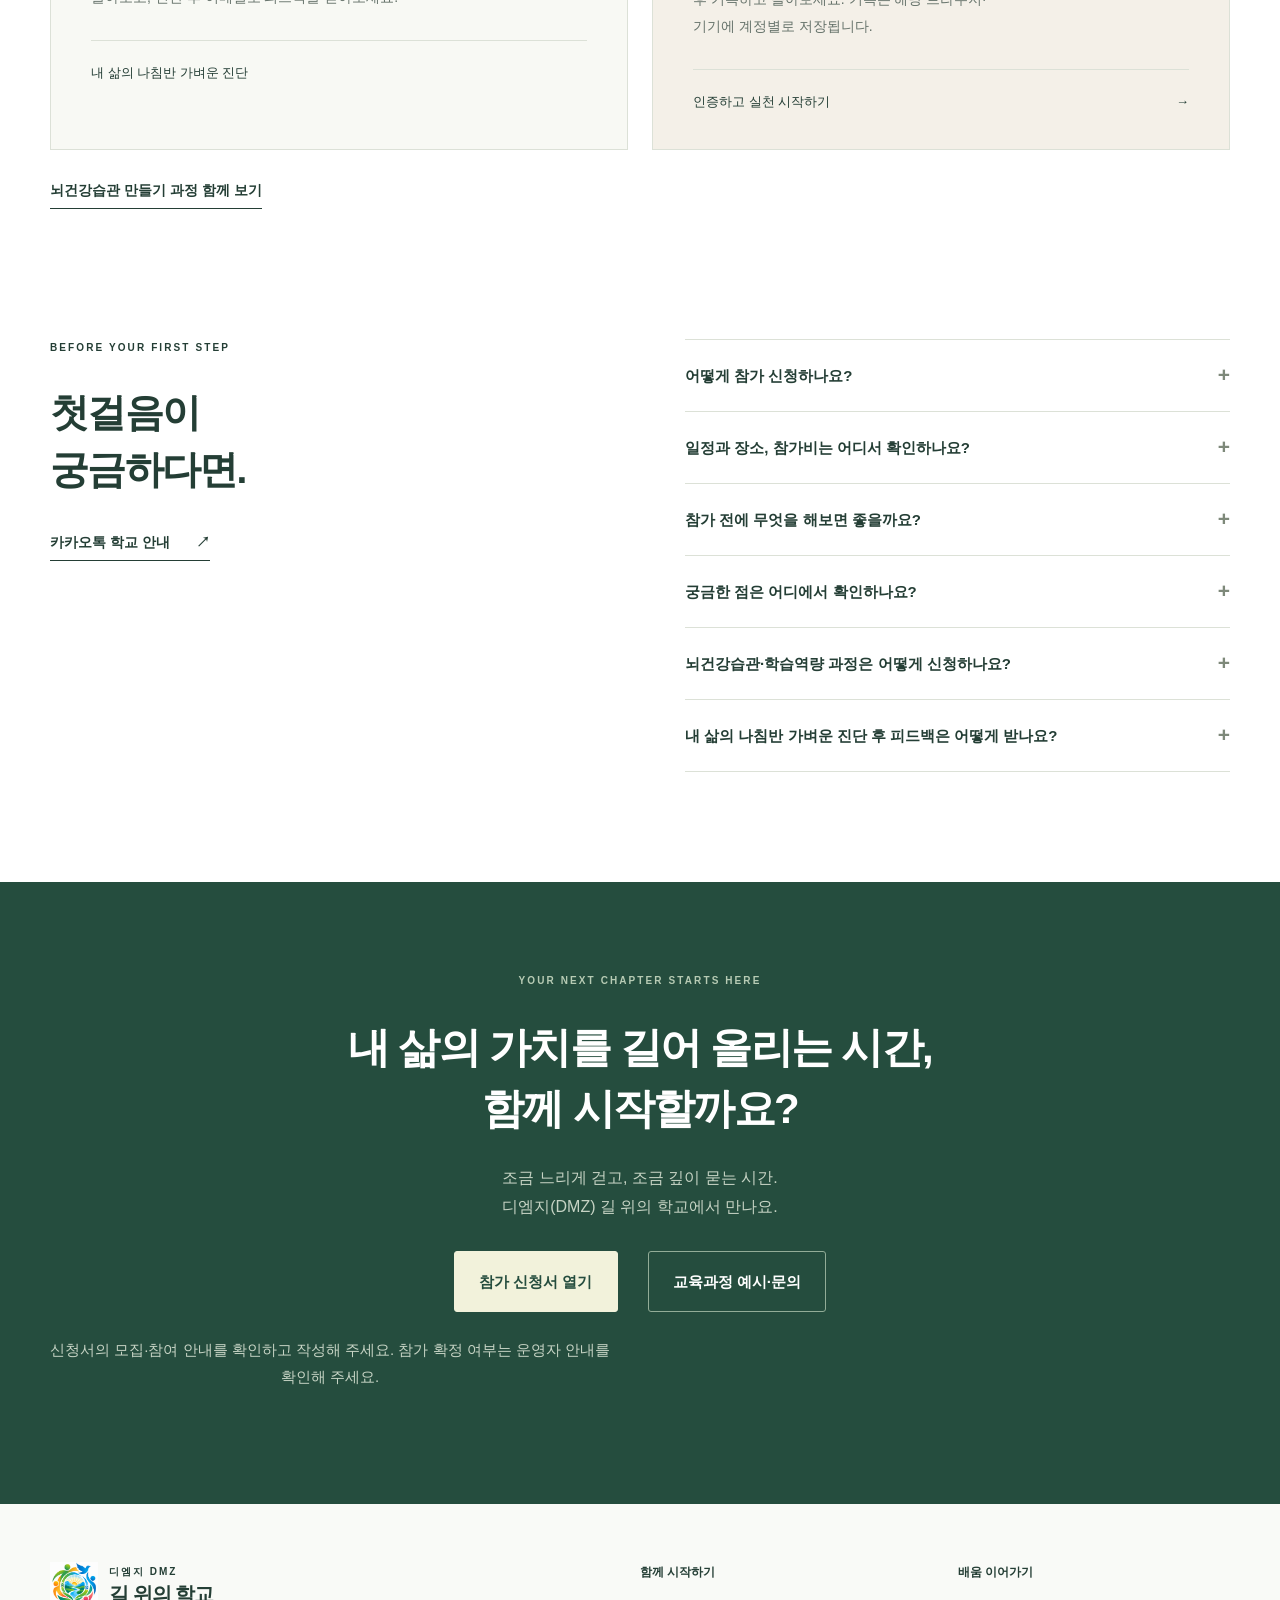
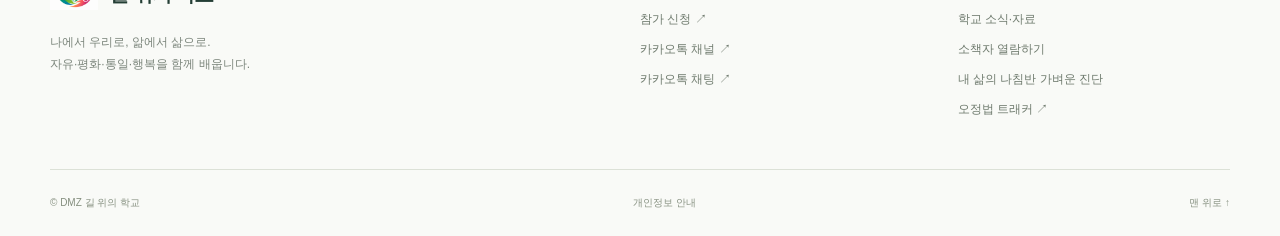
==== commit 24b5f6c9: "Add files via upload" ====
--- a/index.html
+++ b/index.html
@@ -4,14 +4,14 @@
 <title>DMZ 길 위의 학교 | 내 삶의 임자가 되는 배움</title>
 <meta name="description" content="내 삶의 가치를 길어 올리고, 이웃과 연결되며, 보람과 행복을 일구는 배움. 연천의 길에서 시작하는 참여형 교육과정.">
 <meta property="og:title" content="DMZ 길 위의 학교 — 내 삶의 나침반을 찾아서"><meta property="og:description" content="함께 걷고, 서로 묻고, 삶으로 배우는 학교."><meta property="og:type" content="website"><meta name="theme-color" content="#254d3e">
-<link rel="icon" href="assets/logo.png"><link rel="stylesheet" href="style.css"><script src="app.js" defer=""></script>
+<link rel="icon" href="assets/logo.png"><link rel="stylesheet" href="style.css?v=20261126-cards"><script src="app.js" defer=""></script>
 <script src="news.js" defer="" data-sheet-id="1Gr6EIN_C6Hx48fEkBrF39PbIJ0kwt_T243jyhmLf19w" data-sheet-gid="470435636"></script>
 </head>
 <body>
 <a class="skip" href="#main">본문 바로가기</a>
 <header class="header"><div class="wrap header-inner"><a class="brand" href="#" aria-label="DMZ 길 위의 학교 홈"><img src="assets/logo.png" alt="" width="48" height="48"><span><small>디엠지 DMZ</small><b>길 위의 학교</b></span></a><nav id="navigation" aria-label="주 메뉴"><a href="#about">학교 소개</a><a href="#programs">교육과정</a><a href="#proposals">교육과정 문의</a><a href="#news">학교 소식</a><a href="#learning">배움 자료</a></nav><a class="button small" href="https://forms.gle/WR8zNBg2jhPBdPFr8" target="_blank" rel="noopener noreferrer">참가 신청</a><button class="menu-toggle" type="button" aria-expanded="false" aria-controls="navigation" aria-label="메뉴 열기"><span></span><span></span></button></div></header>
 <main id="main">
-<section class="hero" id="about"><div class="wrap hero-grid"><div class="hero-copy"><p class="eyebrow">연천에서 시작하는 삶의 배움</p><h1>내 삶의 임자로, 함께 살아가는 배움의 길.</h1><p class="hero-sub">내가 발견하고, 선택하고, 일구는 삶.</p><p class="lead">연천의 숲과 길에서 나를 돌아보고,<br class="desktop"> 서로의 이야기를 나누며 삶의 가치를 길어 올립니다.<br class="desktop"> 나의 작은 실천을 이웃과 연결하며 보람과 행복을 만납니다.</p><div class="actions"><a class="button" href="https://forms.gle/8WSsFzhsfN99GEsq5" target="_blank" rel="noopener noreferrer">내 삶의 나침반 가벼운 진단</a><a class="text-link" href="#programs">함께하는 교육과정 보기</a></div><p class="hero-definition">‘삶의 임자’는 자신의 삶을 스스로 선택하고 가꾸는 사람입니다. 내 삶의 나침반을 살피며 그 첫걸음을 찾아봅니다.</p><div class="hero-note"><span>나를 알아차리기</span><i></i><span>서로 연결하기</span><i></i><span>삶으로 일구기</span></div></div><figure class="hero-art hero-walking"><div class="hero-photo-frame"><img class="hero-landscape" src="assets/hero-walking.webp" alt="강과 절벽, 억새가 어우러진 길을 함께 걷는 사람들의 풍경 이미지" width="2752" height="1536" fetchpriority="high"><div class="hero-logo-badge"><img src="assets/logo.png" alt="DMZ 길 위의 학교 로고" width="1254" height="1254"></div></div><figcaption><span>함께 걷고, 서로 묻고, 삶으로 배우다.</span></figcaption></figure></div><div class="hero-bottom wrap"><span>자유 · 평화 · 통일 · 행복</span><a href="#why">우리의 첫걸음 <span aria-hidden="true">↓</span></a></div></section>
+<section class="hero" id="about"><div class="wrap hero-grid"><div class="hero-copy"><p class="eyebrow">연천에서 시작하는 삶의 배움</p><h1>내 삶의 임자로, 함께 살아가는 배움의 길.</h1><p class="hero-sub">내가 발견하고, 선택하고, 일구는 삶.</p><p class="lead">연천의 숲과 길에서 나를 돌아보고,<br class="desktop"> 서로의 이야기를 나누며 삶의 가치를 길어 올립니다.<br class="desktop"> 나의 작은 실천을 이웃과 연결하며 보람과 행복을 만납니다.</p><div class="actions"><a class="button" href="https://forms.gle/8WSsFzhsfN99GEsq5" target="_blank" rel="noopener noreferrer">내 삶의 나침반 가벼운 진단</a><a class="text-link" href="#programs">함께하는 교육과정 보기</a></div><p class="hero-definition">‘삶의 임자’는 자신의 삶을 스스로 선택하고 가꾸는 사람입니다. 내 삶의 나침반을 살피며 그 첫걸음을 찾아봅니다.</p><div class="hero-note"><span>나를 알아차리기</span><i></i><span>서로 연결하기</span><i></i><span>삶으로 일구기</span></div></div><figure class="hero-art hero-walking"><div class="hero-photo-frame"><img class="hero-landscape" src="assets/hero-walking.webp" alt="강과 절벽, 억새가 어우러진 길을 함께 걷는 사람들의 풍경 이미지" width="2752" height="1536" fetchpriority="high"></div><figcaption><span>함께 걷고, 서로 묻고, 삶으로 배우다.</span></figcaption></figure></div><div class="hero-bottom wrap"><span>자유 · 평화 · 통일 · 행복</span><a href="#why">우리의 첫걸음 <span aria-hidden="true">↓</span></a></div></section>
 <section class="section why" id="why"><div class="wrap split"><div><p class="eyebrow">이런 마음으로 오셔도 좋습니다</p><h2>나도<br><em>배우고 싶어요.</em></h2></div><div class="prose"><p class="large">내 경험에서 의미를 찾고,<br>나다운 선택을 하고 싶어요.</p><p>혼자서는 머뭇거렸던 일을 함께 시작하고, 내가 일구어 낸 보람과 행복을 느끼고 싶어요. 나의 관심사를 넘어 이웃과 지역의 이야기를 만나고, 누군가에게 도움이 되는 작은 일에도 참여하고 싶어요.</p><p>몸과 감각을 깨우고, 말과 느낌을 살피며, 서로의 이야기를 듣습니다. 이미 내 안에 있는 경험과 가능성을 만나 삶을 주도적으로 가꾸는 힘을 찾아갑니다.</p><p class="participation-welcome">혼자 오셔도 괜찮습니다. 듣는 것부터 시작해도 좋습니다.<br>각자의 속도와 말하지 않을 자유도 존중합니다.</p><a class="text-link" href="#programs">나에게 맞는 과정 살펴보기</a></div></div></section>
 <section class="section values" id="values"><div class="wrap"><div class="section-head"><div><p class="eyebrow">02 / OUR COMPASS</p><h2>삶의 방향을 여는<br><em>네 가지 바탕.</em></h2></div><p>거창한 구호에서 오늘의 언어로.<br>나를 세우고, 서로를 잇고, 함께 살아가는 힘을 배웁니다.</p></div><div class="value-grid"><article><span class="number">01</span><span class="value-mark" aria-hidden="true">↗</span><h3>자유</h3><p class="en">FREEDOM</p><h4>스스로 말미암는 삶</h4><p>남이 정한 답을 따르기 전에 나의 기준을 묻습니다. 선택과 책임을 통해 자기 삶의 주인으로 섭니다.</p></article><article><span class="number">02</span><span class="value-mark" aria-hidden="true">≈</span><h3>평화</h3><p class="en">PEACE</p><h4>나와 너를 잇는 관계</h4><p>다름을 지우기보다 서로의 말을 듣습니다. 일상의 대화에서 존중과 조화의 가능성을 찾아갑니다.</p></article><article><span class="number">03</span><span class="value-mark" aria-hidden="true">∞</span><h3>통일</h3><p class="en">CONNECTION</p><h4>함께 살아가는 마음</h4><p>내 안의 갈등과 우리 사이의 경계를 돌아봅니다. 서로를 살리는 연결에서 공존의 길을 찾습니다.</p></article><article><span class="number">04</span><span class="value-mark" aria-hidden="true">✳</span><h3>행복</h3><p class="en">FLOURISHING</p><h4>나를 넘어 우리를 살리는 힘</h4><p>삶의 어려움을 살아내는 힘과 함께 나누는 기쁨을 생각합니다. 감사와 작은 실천으로 배움을 이어갑니다.</p></article></div></div></section>
 <section class="section story" id="story"><div class="wrap story-grid"><div class="video-block"><video controls="" playsinline="" preload="none" poster="assets/song-poster.jpg" aria-label="길 위의 학교 로고송 영상"><source src="assets/school-song.mp4" type="video/mp4">영상을 지원하지 않는 브라우저입니다. <a href="assets/school-song.mp4">로고송 영상 열기</a></video><p><span>길 위의 학교 · 로고송</span><span>소리와 함께 만나는 학교</span></p></div><div><p class="eyebrow">03 / THE WAY WE LEARN</p><h2>길이 교실이 되고,<br>함께 걷는 우리가<br><em>학교가 됩니다.</em></h2><p class="story-intro">묻고, 따지고, 풀어내는 ‘묻따풀’.<br>자기 언어로 생각하고, 삶에서 확인하는 배움입니다.</p><ol class="learning-steps"><li><span>알다</span><p>익숙하게 쓰던 말의 바탕을 묻고, 삶의 의미를 새롭게 이해합니다.</p></li><li><span>익히다</span><p>함께 걷고 대화하며, 알게 된 것을 몸과 마음으로 경험합니다.</p></li><li><span>배다</span><p>일상으로 돌아와 작은 실천을 이어가며, 배움이 삶에 스며들게 합니다.</p></li></ol></div></div></section>
@@ -46,7 +46,7 @@
 <li><div><span>7주 · 행복</span><h4>함께 살아있음의 기쁨과 살리는 힘</h4></div><p>자연 속에서 머물고 선택하며 소중한 가치를 다시 발견합니다. 삶의 만족과 의미, 감사와 관계적 안녕, 기여와 보람을 나눕니다.</p></li>
 <li><div><span>8주 · 나의 나침반 선언</span><h4>삶의 언어를 다시 세우고 걸어 나가기</h4></div><p>숲길 전체의 경험과 귀환을 정리하고 음미합니다. 네 가치를 자신의 언어로 통합해 삶의 방향을 세우고, 언제·어디서·어떻게 실천할지 선택합니다.</p></li></ol><p class="course-note">대상과 장소, 계절과 운영 여건, 참여자의 질문과 필요에 따라 활동과 순서를 조정합니다. 개별 주제의 체험 과정이나 연속 과정으로 구성할 수 있습니다.</p></div></details>
 <div class="program-reflection"><h3>과정을 마치며, 내 안에 남기는 세 문장</h3><p>오늘 내가 발견한 것은 …<br>내 말로 세워 본 삶의 방향은 …<br>내가 일구어 보고 싶은 작은 실천은 …</p></div>
-<div class="program-inquiry"><div><h3>우리 모임에 맞는 배움도 살펴보세요</h3><p>주민·학생·부모와 자녀·학교와 기관을 위한 과정 예시를 준비했습니다.</p></div><a class="button" href="#proposals">교육과정 예시·문의</a></div></div></section><section class="section proposal-section" id="proposals"><div class="wrap"><div class="proposal-invitation"><p class="eyebrow">교육과정 예시·문의</p><h2>서로 인정받고 존중받는 모임,<br><em>함께 만들어 가고 싶으신가요?</em></h2><p>내 이야기를 편안하게 꺼내고, 서로의 마음을 이해하며<br class="desktop"> 함께할 힘을 찾는 시간을 제안합니다.</p><p>주민 모임부터 학생·부모와 자녀·학교와 기관까지,<br class="desktop"> 서로를 잇고 자연을 돌보는 배움을 참여자의 상황에 맞춰 설계합니다.</p><p class="proposal-direct-contact"><a class="text-link" href="https://pf.kakao.com/_qJvMX/chat" target="_blank" rel="noopener noreferrer">교육과정 상담하기</a></p></div><details id="proposal-options" class="proposal-options proposal-picker"><summary><span data-picker-label="">예시 교육과정 보기</span></summary><div class="proposal-picker-content"><h3>지금 우리에게 필요한 배움은 무엇인가요?</h3><p class="proposal-options-note">제목을 누르면 대상과 활동 흐름을 살펴볼 수 있습니다. 아래 내용은 상담을 위한 구성 예시이며, 현재 모집 공고는 학교 소식에서 확인해 주세요.</p><details class="proposal" id="proposal-neighbors" data-proposal=""><summary><span><strong>연천에서 다시 만나는 나와 이웃</strong><span class="proposal-line">익숙한 동네에서 새로운 가치와 함께할 이웃을 발견합니다.</span></span><span class="proposal-toggle" aria-hidden="true">+</span></summary><div class="proposal-body"><p class="proposal-purpose">나와 지역을 긍정적으로 바라보고, 모임과 모임 사이의 경계를 넘어 함께할 작은 일을 찾습니다.</p><dl class="proposal-meta"><div><dt>함께할 분</dt><dd>주민, 동아리, 파크골프 등 생활체육 모임, 지역공동체</dd></div><div><dt>구성 예시</dt><dd>1일 2~3시간 또는 4회기 구성 예시</dd></div></dl><h4>이렇게 만나고 나눕니다</h4><ol><li>몸과 감각을 깨우며 연천의 길·자연·생활 공간 만나기</li><li>내가 살아온 이야기와 우리 동네의 소중한 가치 나누기</li><li>서로 다른 관심과 경험에서 공통의 필요 찾기</li><li>이웃에게 도움이 되는 작은 공동실천 선택하기</li></ol><div class="proposal-result"><h4>내가 일구어 가져가는 것</h4><p>우리 동네의 가치 한 가지와 함께 해 볼 실천 한 가지</p></div><div class="proposal-consult"><p>우리 모임과 이웃 모임이 함께할 계기를 만들고 싶으신가요?</p><a class="button" href="https://pf.kakao.com/_qJvMX/chat" target="_blank" rel="noopener noreferrer">이 과정으로 상담하기</a></div><p class="proposal-note">상담창에 과정 이름과 대상·희망 인원·시간·장소를 남겨 주세요. 회기와 인원, 장소 조건, 준비물과 비용은 협의 후 안내합니다.</p></div></details><details class="proposal" id="proposal-joy" data-proposal=""><summary><span><strong>배움의 즐거움을 찾는 시간</strong><span class="proposal-line">작은 호기심을 내가 해냈다는 기쁨으로 이어갑니다.</span></span><span class="proposal-toggle" aria-hidden="true">+</span></summary><div class="proposal-body"><p class="proposal-purpose">질문하고 시도하는 경험을 통해 배우는 즐거움을 발견하고, 스스로 시작하고 이어가는 방법을 찾아갑니다.</p><dl class="proposal-meta"><div><dt>함께할 분</dt><dd>초·중·고 학생 모임, 학급, 청소년 배움 공동체</dd></div><div><dt>구성 예시</dt><dd>1일 체험 또는 4회기 구성 예시</dd></div></dl><h4>이렇게 만나고 나눕니다</h4><ol><li>몸과 감각을 깨우며 지금의 상태 알아차리기</li><li>내가 궁금한 질문과 몰입했던 경험 나누기</li><li>도움을 요청하고 서로의 시도를 응원하는 대화</li><li>작은 목표를 선택하고 실행·돌아보기 이어가기</li></ol><div class="proposal-result"><h4>내가 일구어 가져가는 것</h4><p>내가 선택한 배움 목표와 나에게 맞는 실천 방법</p></div><div class="proposal-consult"><p>아이들이 질문하고 시도하는 분위기를 함께 만들고 싶으신가요?</p><a class="button" href="https://pf.kakao.com/_qJvMX/chat" target="_blank" rel="noopener noreferrer">이 과정으로 상담하기</a></div><p class="proposal-note">상담창에 과정 이름과 대상·희망 인원·시간·장소를 남겨 주세요. 회기와 인원, 장소 조건, 준비물과 비용은 협의 후 안내합니다.</p></div></details><details class="proposal" id="proposal-custom" data-proposal=""><summary><span><strong>학교·기관 맞춤형 프로그램</strong><span class="proposal-line">인정과 존중에서 시작해 관계 회복과 연결로 나아갑니다.</span></span><span class="proposal-toggle" aria-hidden="true">+</span></summary><div class="proposal-body"><p class="proposal-purpose">서로 인정받고 존중받는 경험을 바탕으로, 이야기를 편안하게 꺼내고 함께할 힘을 찾는 분위기를 만듭니다.</p><dl class="proposal-meta"><div><dt>함께할 분</dt><dd>학교, 기관, 주민 활동가, 조직과 공동체</dd></div><div><dt>구성 예시</dt><dd>대상·시간·장소·관심 과제에 맞춰 협의</dd></div></dl><h4>이렇게 만나고 나눕니다</h4><ol><li>각자가 바라는 인정과 존중, 관계의 필요 알아차리기</li><li>이마고 대화·회복적 질문을 활용한 경청과 공감 연습</li><li>갈등과 차이 속에서 서로의 경험과 관점 살피기</li><li>함께 지킬 약속과 작은 공동과제 정하기</li></ol><div class="proposal-result"><h4>내가 일구어 가져가는 것</h4><p>우리 모임이 합의한 관계의 약속과 실행 계획</p></div><div class="proposal-consult"><p>우리 학교·기관의 상황에 맞는 과정을 함께 설계하고 싶으신가요?</p><a class="button" href="https://pf.kakao.com/_qJvMX/chat" target="_blank" rel="noopener noreferrer">이 과정으로 상담하기</a></div><p class="proposal-note">상담창에 과정 이름과 대상·희망 인원·시간·장소를 남겨 주세요. 회기와 인원, 장소 조건, 준비물과 비용은 협의 후 안내합니다.</p></div></details><details class="proposal" id="proposal-brain" data-proposal=""><summary><span><strong>뇌건강습관 만들기</strong><span class="proposal-line">왜 하는지 이해하고, 나에게 맞게 실천하며 습관으로 이어갑니다.</span></span><span class="proposal-toggle" aria-hidden="true">+</span></summary><div class="proposal-body"><p class="proposal-purpose">뇌의 특성과 작동, 배움과 생활습관에 관한 기초 내용을 자신의 일상과 연결해 이해하고, 오정법 트래커를 핵심 실천 도구로 활용합니다.</p><dl class="proposal-meta"><div><dt>함께할 분</dt><dd>건강한 일상 습관에 관심 있는 성인, 주민 모임, 학교·기관</dd></div><div><dt>구성 예시</dt><dd>이해·실습·기록·돌아보기를 연결한 4주 구성 예시</dd></div></dl><h4>이렇게 만나고 나눕니다</h4><ol><li>뇌의 특성과 작동, 주의·기억·학습을 일상 경험과 연결해 살펴보기</li><li>수면·움직임·쉼 등 나의 생활 리듬과 건강 습관 돌아보기</li><li>오정법의 뜻과 실천 방법을 이해하고 직접 경험하기</li><li>오정법 트래커에 작은 실천을 기록하며 지속 조건과 어려움 나누기</li></ol><div class="proposal-result"><h4>내가 일구어 가져가는 것</h4><p>나의 뇌건강습관 실천 계획과 오정법 기록</p></div><div class="proposal-tool"><p><strong>과정의 핵심 실천 도구 · 오정법 트래커</strong><br>방법을 이해한 뒤, 나에게 맞는 작은 실천을 선택하고 기록하며 돌아봅니다.</p><a class="text-link" href="https://rhodaehyeon.github.io/dmz-tracker/" target="_blank" rel="noopener noreferrer">오정법 트래커 살펴보기</a></div><p class="proposal-note">일상 습관을 살피는 교육과정이며, 질환의 진단·치료나 특정 건강 효과를 보장하지 않습니다.</p><div class="proposal-consult"><p>알고 있는 건강 습관을 일상에서 꾸준히 이어가고 싶으신가요?</p><a class="button" href="https://pf.kakao.com/_qJvMX/chat" target="_blank" rel="noopener noreferrer">이 과정으로 상담하기</a></div><p class="proposal-note">상담창에 과정 이름과 대상·희망 인원·시간·장소를 남겨 주세요. 회기와 인원, 장소 조건, 준비물과 비용은 협의 후 안내합니다.</p></div></details><details class="proposal" id="proposal-learning" data-proposal=""><summary><span><strong>학습역량 진단하고 확장하기</strong><span class="proposal-line">아이의 강점을 발견하고, 부모와 자녀가 배움의 동반자가 됩니다.</span></span><span class="proposal-toggle" aria-hidden="true">+</span></summary><div class="proposal-body"><p class="proposal-purpose">아이가 자연스럽게 흥미를 보이고 잘하는 것, 경험과 연습으로 넓혀 가는 역량을 함께 살핍니다. 부모와 자녀가 협력하는 동반자가 되어 학교생활의 주도성·기쁨·만족을 일구도록 돕습니다.</p><dl class="proposal-meta"><div><dt>함께할 분</dt><dd>학생 개인과 부모·보호자, 학생을 지원하는 학교·기관</dd></div><div><dt>구성 예시</dt><dd>학생별 탐색·부모와 자녀 대화·실천·돌아보기로 구성</dd></div></dl><h4>이렇게 만나고 나눕니다</h4><ol><li>대화·자기점검·관찰을 통해 흥미·강점·현재의 학습 경험 살펴보기</li><li>학생의 목표와 어려움을 학생 자신의 말로 표현하기</li><li>부모와 자녀가 판단과 비교를 내려놓고 서로의 필요 듣기</li><li>학생이 선택한 작은 실행 계획과 부모의 지원 방법 정하기</li><li>실행 경험을 함께 돌아보고 다음 시도를 조정하기</li></ol><div class="proposal-result"><h4>내가 일구어 가져가는 것</h4><p>학생이 주도하는 배움 계획과 부모·자녀의 협력 약속</p></div><p class="proposal-note">여기서 진단은 학습 경험과 현재의 필요를 함께 탐색하는 과정입니다. 타고난 재능을 확정하거나 성적 향상을 보장하는 검사가 아닙니다. 별도 검사 도구를 사용하는 경우 도구·비용·개인정보 안내를 먼저 제공합니다.</p><div class="proposal-consult"><p>아이를 이끄는 부담에서 함께 배우는 동반자로 만나고 싶으신가요?</p><a class="button" href="https://pf.kakao.com/_qJvMX/chat" target="_blank" rel="noopener noreferrer">이 과정으로 상담하기</a></div><p class="proposal-note">상담창에 과정 이름과 대상·희망 인원·시간·장소를 남겨 주세요. 회기와 인원, 장소 조건, 준비물과 비용은 협의 후 안내합니다.</p></div></details><details class="proposal" id="proposal-climate" data-proposal=""><summary><span><strong>탄소중립·ESG, 함께 만드는 기후회복</strong><span class="proposal-line">지구를 돌보는 선택을 우리 생활과 조직의 실천으로 이어갑니다.</span></span><span class="proposal-toggle" aria-hidden="true">+</span></summary><div class="proposal-body"><p class="proposal-purpose">탄소중립과 기후회복, ESG 경영의 의미를 우리 일과 생활에 연결해 살핍니다. 환경을 돌보고, 사람을 존중하고, 책임 있게 함께 결정하는 경험을 통해 지구와 더불어 살아가는 ‘지구 경영’을 작은 실천으로 구체화합니다.</p><dl class="proposal-meta"><div><dt>함께할 분</dt><dd>주민·동아리, 학교, 기관·기업, 지역공동체</dd></div><div><dt>구성 예시</dt><dd>1일 주제 탐색 또는 4회기 실천 프로젝트 구성 예시</dd></div></dl><h4>이렇게 만나고 나눕니다</h4><ol><li>내가 사는 지역의 자연과 일상에서 기후·환경의 변화와 질문 찾아보기</li><li>이동·에너지·소비·자원 사용을 살피며 바꿀 수 있는 선택 나누기</li><li>환경(E)·사람과 지역사회(S)·참여와 책임 있는 의사결정(G)을 우리 모임의 사례로 이해하기</li><li>각자의 필요와 여건을 듣고 함께 실행할 생활·조직의 과제 선택하기</li><li>실천 과정을 기록하고 어려움·발견·다음 행동을 함께 돌아보기</li></ol><div class="proposal-result"><h4>내가 일구어 가져가는 것</h4><p>우리 모임의 기후실천 약속과 역할·기간·돌아보기 방법을 담은 실행 계획</p></div><div class="proposal-consult"><p>환경에 대한 관심을 우리 모임이 함께하는 실천으로 이어가고 싶으신가요?</p><a class="button" href="https://pf.kakao.com/_qJvMX/chat" target="_blank" rel="noopener noreferrer">이 과정으로 상담하기</a></div><p class="proposal-note">상담창에 과정 이름과 대상·희망 인원·시간·장소를 남겨 주세요. 활동 장소와 이동 동선, 안전·접근성, 준비물과 비용은 대상·계절·현장 여건을 확인한 뒤 안내합니다.</p></div></details><details class="proposal" id="proposal-ecology" data-proposal=""><summary><span><strong>연천 생태체험학습</strong><span class="proposal-line">자연을 오감으로 만나고, 내 삶과 지역의 가치를 새롭게 발견합니다.</span></span><span class="proposal-toggle" aria-hidden="true">+</span></summary><div class="proposal-body"><p class="proposal-purpose">운영자의 『연천 자연체험학습 자료집』 편집 경험을 바탕으로 구상하는 장소 기반 배움입니다. 습지와 물길, 숲과 지질, 물·에너지와 생활환경, 밤하늘과 지역의 역사를 연결해 살피며 사람과 자연이 함께 살아가는 가치를 자신의 말로 풀어냅니다.</p><dl class="proposal-meta"><div><dt>함께할 분</dt><dd>학생·학급, 가족, 주민 모임, 학교·기관</dd></div><div><dt>구성 예시</dt><dd>계절·연령·장소 여건에 맞춘 2~3시간 또는 연속 과정 예시</dd></div></dl><div class="proposal-tool ecology-topics"><h4>자료집에 담긴 장소와 주제</h4><ul><li><strong>습지와 생명</strong> — 은대리 용늪, 조개못, 백학저수지</li><li><strong>숲·물길·지질</strong> — 고대산, 차탄천, 한탄강 일원</li><li><strong>물·에너지·생활환경</strong> — 맑은물사업소, 하수처리, 양원리 탄광</li><li><strong>밤하늘·역사·야생화</strong> — 학생야영장의 천체 관찰, 선사유적지와 야생화</li></ul><p class="proposal-note">자료집의 장소별 원고 구성을 소개한 예시입니다. 실제 방문 장소와 활동은 현재의 접근·이용 가능 여부, 계절과 안전 여건을 확인한 뒤 정합니다.</p></div><h4>이렇게 만나고 나눕니다</h4><ol><li>숲·물·바람·흙을 몸과 오감으로 만나 지금의 느낌 알아차리기</li><li>걸으며 눈에 들어오는 생명과 풍경을 관찰하고 나만의 질문 만들기</li><li>자연의 흐름·다양성·서로 의지하는 관계를 자신의 경험과 연결해 대화하기</li><li>익숙한 지역에서 새롭게 발견한 가치와 지키고 싶은 것 나누기</li><li>자연과 이웃을 돌보는 작은 실천을 선택하고 기록하기</li></ol><div class="proposal-result"><h4>내가 일구어 가져가는 것</h4><p>나의 관찰·질문 기록과 연천의 가치 한 가지, 생활 속 생태실천 약속</p></div><div class="proposal-consult"><p>연천의 자연에서 보고 느낀 것을 아이들과 주민의 삶으로 이어가고 싶으신가요?</p><a class="button" href="https://pf.kakao.com/_qJvMX/chat" target="_blank" rel="noopener noreferrer">이 과정으로 상담하기</a></div><p class="proposal-note">상담창에 과정 이름과 대상·희망 인원·시간·장소를 남겨 주세요. 활동 장소와 이동 동선, 안전·접근성, 준비물과 비용은 대상·계절·현장 여건을 확인한 뒤 안내합니다.</p></div></details></div></details></div></section><section class="section community" id="news"><div class="wrap"><div class="section-head"><div><p class="eyebrow">NEWS &amp; COMMUNITY</p><h2>길 위에서 만난 이야기,<br><em>함께 이어가는 배움.</em></h2></div><p>새로운 소식과 배움의 자료,<br>함께 걸어온 이야기를 카페에서 나눕니다.</p></div><div class="recent-news" id="recent-news" aria-labelledby="recent-news-title"><div class="recent-news-head"><h3 id="recent-news-title">최근 소식·일정</h3><a class="text-link" href="https://cafe.naver.com/ArticleList.nhn?search.clubid=31643766&amp;search.menuid=12&amp;search.boardtype=L" target="_blank" rel="noopener noreferrer">학교 소식 모두 보기 ↗</a></div><ul class="recent-news-list" data-news-list="" hidden=""></ul><p class="recent-news-status" data-news-status="" role="status">모집·일정은 학교 소식 게시판에서 확인해 주세요.</p><button class="recent-news-retry" type="button" data-news-retry="" hidden="">소식 다시 불러오기</button><noscript><p>소식 목록을 보려면 자바스크립트를 켜거나, 학교 소식 모두 보기를 눌러 주세요.</p></noscript></div><div class="community-grid"><article class="community-card"><p class="community-label">SCHOOL NEWS</p><h3>학교 소식</h3><p class="community-description">모집 안내와 일정, 길 위에서 이어지는 학교 활동을 만나 보세요.</p><a class="button community-button" data-community="news" href="https://cafe.naver.com/ArticleList.nhn?search.clubid=31643766&amp;search.menuid=12&amp;search.boardtype=L" target="_blank" rel="noopener noreferrer">학교 소식 보기<span class="visually-hidden"> (네이버 카페, 새 창)</span></a></article><article class="community-card"><p class="community-label">LEARNING RESOURCES</p><h3>배움 자료</h3><p class="community-description">함께 읽는 글과 질문, 배움과 실천을 돕는 자료를 나눕니다.</p><details class="community-resources" data-community="resources"><summary class="button community-button">배움 자료 보기</summary><ul aria-label="배움 자료 게시판"><li><a data-community-resource="" href="https://cafe.naver.com/ArticleList.nhn?search.clubid=31643766&amp;search.menuid=2&amp;search.boardtype=L" target="_blank" rel="noopener noreferrer">자유 평화 통일 행복<span class="visually-hidden"> (네이버 카페, 새 창)</span></a></li><li><a data-community-resource="" href="https://cafe.naver.com/ArticleList.nhn?search.clubid=31643766&amp;search.menuid=3&amp;search.boardtype=L" target="_blank" rel="noopener noreferrer">대화_관계<span class="visually-hidden"> (네이버 카페, 새 창)</span></a></li><li><a data-community-resource="" href="https://cafe.naver.com/ArticleList.nhn?search.clubid=31643766&amp;search.menuid=4&amp;search.boardtype=L" target="_blank" rel="noopener noreferrer">늧 &gt; 느낌, 감각 깨우기<span class="visually-hidden"> (네이버 카페, 새 창)</span></a></li><li><a data-community-resource="" href="https://cafe.naver.com/ArticleList.nhn?search.clubid=31643766&amp;search.menuid=5&amp;search.boardtype=L" target="_blank" rel="noopener noreferrer">읽을 거리<span class="visually-hidden"> (네이버 카페, 새 창)</span></a></li></ul></details></article><article class="community-card"><p class="community-label">OUR STORIES</p><h3>참여 후기</h3><p class="community-description">참여자가 발견하고 일구어 낸 변화와 배움의 이야기를 만나 보세요.</p><a class="button community-button" data-community="reviews" href="https://cafe.naver.com/ArticleList.nhn?search.clubid=31643766&amp;search.menuid=19&amp;search.boardtype=L" target="_blank" rel="noopener noreferrer">참여 후기 보기<span class="visually-hidden"> (네이버 카페, 새 창)</span></a></article></div><p class="community-note">게시글 공개 범위에 따라 네이버 로그인이나 카페 가입이 필요할 수 있습니다. 소책자와 오정법 트래커는 위의 이메일 인증 페이지에서 이용해 주세요.</p><div class="community-channel"><p>카카오톡 채널을 추가하시면 학교가 전하는 새 글과 활동 소식을 받아 보실 수 있어요.</p><a class="text-link" href="https://pf.kakao.com/_qJvMX" target="_blank" rel="noopener noreferrer">카카오톡 채널 추가하기</a></div></div></section><section class="section host-section" id="host"><div class="wrap split"><div><p class="eyebrow">함께 질문을 여는 사람</p><h2>36년 교육 현장을 거쳐,<br><em>연천에서 학교를 엽니다.</em></h2></div><div class="prose"><p class="large">노대현<br>『자유·평화·통일·행복 학교』 저자<br>DMZ 길 위의 학교 운영자</p><p>오랜 교육 현장에서 말의 바탕이 흔들릴 때 불안과 갈등이 커지는 모습을 보았습니다. 그래서 가장 아픈 땅에서 가장 깊은 배움이 시작될 수 있다고 믿으며 ‘DMZ 길 위의 학교’를 열었습니다.</p><p>진행자는 답을 대신 정하기보다 참여자가 자기 삶에 맞는 답과 실천을 만들어 가도록 질문과 경청으로 함께합니다.</p><a class="text-link" href="https://cafe.naver.com/ArticleList.nhn?search.clubid=31643766&amp;search.menuid=19&amp;search.boardtype=L" target="_blank" rel="noopener noreferrer">참여자의 이야기 만나기</a><p class="host-note">참여 후기는 카페 게시판에서 확인하실 수 있습니다. 게시글의 공개 범위에 따라 네이버 로그인 또는 카페 가입이 필요할 수 있습니다.</p><div class="host-contact" aria-labelledby="host-contact-title"><h3 id="host-contact-title">편한 방법으로 이야기 나눠 주세요</h3><div class="host-contact-actions"><a class="button" href="mailto:rk9311@naver.com">이메일로 문의하기</a><a class="button host-chat" href="https://pf.kakao.com/_qJvMX/chat" target="_blank" rel="noopener noreferrer">카카오톡 채널로 문의하기</a></div><p class="host-email-address">이메일 <a href="mailto:rk9311@naver.com">rk9311@naver.com</a></p><p class="host-contact-note">이메일 버튼은 기기에 설정된 메일 앱을 엽니다. 연결되지 않으면 위 주소를 복사해 사용하시는 메일에서 보내 주세요.</p></div></div></div></section>
+<div class="program-inquiry"><div><h3>우리 모임에 맞는 배움도 살펴보세요</h3><p>주민·학생·부모와 자녀·학교와 기관을 위한 과정 예시를 준비했습니다.</p></div><a class="button" href="#proposals">교육과정 예시·문의</a></div></div></section><section class="section proposal-section" id="proposals"><div class="wrap"><div class="proposal-invitation"><p class="eyebrow">교육과정 예시·문의</p><h2>서로 인정받고 존중받는 모임,<br><em>함께 만들어 가고 싶으신가요?</em></h2><p>내 이야기를 편안하게 꺼내고, 서로의 마음을 이해하며<br class="desktop"> 함께할 힘을 찾는 시간을 제안합니다.</p><p>주민 모임부터 학생·부모와 자녀·학교와 기관까지,<br class="desktop"> 서로를 잇고 자연을 돌보는 배움을 참여자의 상황에 맞춰 설계합니다.</p><p class="proposal-direct-contact"><a class="text-link" href="https://pf.kakao.com/_qJvMX/chat" target="_blank" rel="noopener noreferrer">교육과정 상담하기</a></p></div><details id="proposal-options" class="proposal-options proposal-picker"><summary><span data-picker-label="">예시 교육과정 보기</span></summary><div class="proposal-picker-content"><h3>지금 우리에게 필요한 배움은 무엇인가요?</h3><p class="proposal-options-note">마음이 머무는 장면을 골라보세요. 카드의 ‘체험 구성 살펴보기’를 누르면 대상과 활동, 가져갈 것을 확인할 수 있습니다. 현재 모집 공고는 학교 소식에서 확인해 주세요.</p><div class="proposal-card-grid"><article class="proposal-preview-card" aria-labelledby="course-title-neighbors"><img src="assets/course-neighbors.webp" alt="강변에서 이웃들이 지도를 펼치고 좋아하는 장소를 나누는 일러스트" width="720" height="540" class="course-card-thumbnail"><div class="course-card-content"><p class="course-card-audience">주민 · 동아리 · 지역 모임</p><h3 id="course-title-neighbors">연천에서 다시 만나는 나와 이웃</h3><p class="course-card-scene"><span>늘 걷던 길, 이웃과 새롭게 봅니다.</span><span>서로 아끼는 장소를 지도에 담습니다.</span><span class="course-card-takeaway">내 손으로 만든 가치 지도를 가져갑니다.</span><span class="course-card-takeaway">다음에 함께할 작은 약속도 남깁니다.</span></p><details class="proposal course-card-details" id="proposal-neighbors" data-proposal=""><summary><span class="course-detail-label">체험 구성 살펴보기</span><span class="course-detail-icon" aria-hidden="true">+</span></summary><div class="proposal-body"><p class="proposal-purpose">나와 지역을 긍정적으로 바라보고, 모임과 모임 사이의 경계를 넘어 함께할 작은 일을 찾습니다.</p><dl class="proposal-meta"><div><dt>함께할 분</dt><dd>주민, 동아리, 파크골프 등 생활체육 모임, 지역공동체</dd></div><div><dt>구성 예시</dt><dd>1일 2~3시간 또는 4회기 구성 예시</dd></div></dl><h4>이렇게 만나고 나눕니다</h4><ol><li>몸과 감각을 깨우며 연천의 길·자연·생활 공간 만나기</li><li>내가 살아온 이야기와 우리 동네의 소중한 가치 나누기</li><li>서로 다른 관심과 경험에서 공통의 필요 찾기</li><li>이웃에게 도움이 되는 작은 공동실천 선택하기</li></ol><div class="proposal-result"><h4>내가 일구어 가져가는 것</h4><p>우리 동네의 가치 한 가지와 함께 해 볼 실천 한 가지</p></div><div class="proposal-consult"><p>우리 모임과 이웃 모임이 함께할 계기를 만들고 싶으신가요?</p><a class="button" href="https://pf.kakao.com/_qJvMX/chat" target="_blank" rel="noopener noreferrer">이 과정으로 상담하기</a></div><p class="proposal-note">상담창에 과정 이름과 대상·희망 인원·시간·장소를 남겨 주세요. 회기와 인원, 장소 조건, 준비물과 비용은 협의 후 안내합니다.</p></div></details></div></article><article class="proposal-preview-card" aria-labelledby="course-title-joy"><img src="assets/course-joy.webp" alt="학생들이 종이를 접어 작은 다리를 만들고 함께 시험하는 일러스트" width="720" height="540" class="course-card-thumbnail"><div class="course-card-content"><p class="course-card-audience">학생 · 학급 · 청소년 모임</p><h3 id="course-title-joy">배움의 즐거움을 찾는 시간</h3><p class="course-card-scene"><span>종이 한 장으로 다리를 세워 봅니다.</span><span>답보다 내가 찾은 방법을 나눕니다.</span><span class="course-card-takeaway">작은 작품과 함께</span><span class="course-card-takeaway">나만의 배움 사용설명서를 가져갑니다.</span></p><details class="proposal course-card-details" id="proposal-joy" data-proposal=""><summary><span class="course-detail-label">체험 구성 살펴보기</span><span class="course-detail-icon" aria-hidden="true">+</span></summary><div class="proposal-body"><p class="proposal-purpose">질문하고 시도하는 경험을 통해 배우는 즐거움을 발견하고, 스스로 시작하고 이어가는 방법을 찾아갑니다.</p><dl class="proposal-meta"><div><dt>함께할 분</dt><dd>초·중·고 학생 모임, 학급, 청소년 배움 공동체</dd></div><div><dt>구성 예시</dt><dd>1일 체험 또는 4회기 구성 예시</dd></div></dl><h4>이렇게 만나고 나눕니다</h4><ol><li>몸과 감각을 깨우며 지금의 상태 알아차리기</li><li>내가 궁금한 질문과 몰입했던 경험 나누기</li><li>도움을 요청하고 서로의 시도를 응원하는 대화</li><li>작은 목표를 선택하고 실행·돌아보기 이어가기</li></ol><div class="proposal-result"><h4>내가 일구어 가져가는 것</h4><p>내가 선택한 배움 목표와 나에게 맞는 실천 방법</p></div><div class="proposal-consult"><p>아이들이 질문하고 시도하는 분위기를 함께 만들고 싶으신가요?</p><a class="button" href="https://pf.kakao.com/_qJvMX/chat" target="_blank" rel="noopener noreferrer">이 과정으로 상담하기</a></div><p class="proposal-note">상담창에 과정 이름과 대상·희망 인원·시간·장소를 남겨 주세요. 회기와 인원, 장소 조건, 준비물과 비용은 협의 후 안내합니다.</p></div></details></div></article><article class="proposal-preview-card" aria-labelledby="course-title-custom"><img src="assets/course-custom.webp" alt="원형으로 앉아 서로의 이야기를 편안히 듣는 사람들의 일러스트" width="720" height="540" class="course-card-thumbnail"><div class="course-card-content"><p class="course-card-audience">학교 · 기관 · 활동가 · 구성원 모임</p><h3 id="course-title-custom">학교·기관 맞춤형 프로그램</h3><p class="course-card-scene"><span>내 말을 끝까지 들어주는 사람을 만납니다.</span><span>서로의 뜻을 확인하며 마음을 엽니다.</span><span class="course-card-takeaway">우리 모임에서 시험해 볼</span><span class="course-card-takeaway">작은 대화 약속 두 가지를 가져갑니다.</span></p><details class="proposal course-card-details" id="proposal-custom" data-proposal=""><summary><span class="course-detail-label">체험 구성 살펴보기</span><span class="course-detail-icon" aria-hidden="true">+</span></summary><div class="proposal-body"><p class="proposal-purpose">서로 인정받고 존중받는 경험을 바탕으로, 이야기를 편안하게 꺼내고 함께할 힘을 찾는 분위기를 만듭니다.</p><dl class="proposal-meta"><div><dt>함께할 분</dt><dd>학교, 기관, 주민 활동가, 조직과 공동체</dd></div><div><dt>구성 예시</dt><dd>대상·시간·장소·관심 과제에 맞춰 협의</dd></div></dl><h4>이렇게 만나고 나눕니다</h4><ol><li>각자가 바라는 인정과 존중, 관계의 필요 알아차리기</li><li>이마고 대화·회복적 질문을 활용한 경청과 공감 연습</li><li>갈등과 차이 속에서 서로의 경험과 관점 살피기</li><li>함께 지킬 약속과 작은 공동과제 정하기</li></ol><div class="proposal-result"><h4>내가 일구어 가져가는 것</h4><p>우리 모임이 합의한 관계의 약속과 실행 계획</p></div><div class="proposal-consult"><p>우리 학교·기관의 상황에 맞는 과정을 함께 설계하고 싶으신가요?</p><a class="button" href="https://pf.kakao.com/_qJvMX/chat" target="_blank" rel="noopener noreferrer">이 과정으로 상담하기</a></div><p class="proposal-note">상담창에 과정 이름과 대상·희망 인원·시간·장소를 남겨 주세요. 회기와 인원, 장소 조건, 준비물과 비용은 협의 후 안내합니다.</p></div></details></div></article><article class="proposal-preview-card" aria-labelledby="course-title-brain"><img src="assets/course-brain.webp" alt="물 한 잔과 휴대폰 옆에서 작은 습관을 기록하는 사람의 일러스트" width="720" height="540" class="course-card-thumbnail"><div class="course-card-content"><p class="course-card-audience">성인 · 주민 모임 · 학교 · 기관</p><h3 id="course-title-brain">뇌건강습관 만들기</h3><p class="course-card-scene"><span>오늘의 숨과 움직임을 천천히 살핍니다.</span><span>오정법에서 나에게 맞는 하나를 고릅니다.</span><span class="course-card-takeaway">트래커의 첫 기록과 함께</span><span class="course-card-takeaway">7일 동안 해볼 작은 습관을 가져갑니다.</span></p><details class="proposal course-card-details" id="proposal-brain" data-proposal=""><summary><span class="course-detail-label">체험 구성 살펴보기</span><span class="course-detail-icon" aria-hidden="true">+</span></summary><div class="proposal-body"><p class="proposal-purpose">뇌의 특성과 작동, 배움과 생활습관에 관한 기초 내용을 자신의 일상과 연결해 이해하고, 오정법 트래커를 핵심 실천 도구로 활용합니다.</p><dl class="proposal-meta"><div><dt>함께할 분</dt><dd>건강한 일상 습관에 관심 있는 성인, 주민 모임, 학교·기관</dd></div><div><dt>구성 예시</dt><dd>이해·실습·기록·돌아보기를 연결한 4주 구성 예시</dd></div></dl><h4>이렇게 만나고 나눕니다</h4><ol><li>뇌의 특성과 작동, 주의·기억·학습을 일상 경험과 연결해 살펴보기</li><li>수면·움직임·쉼 등 나의 생활 리듬과 건강 습관 돌아보기</li><li>오정법의 뜻과 실천 방법을 이해하고 직접 경험하기</li><li>오정법 트래커에 작은 실천을 기록하며 지속 조건과 어려움 나누기</li></ol><div class="proposal-result"><h4>내가 일구어 가져가는 것</h4><p>나의 뇌건강습관 실천 계획과 오정법 기록</p></div><div class="proposal-tool"><p><strong>과정의 핵심 실천 도구 · 오정법 트래커</strong><br>방법을 이해한 뒤, 나에게 맞는 작은 실천을 선택하고 기록하며 돌아봅니다.</p><a class="text-link" href="https://rhodaehyeon.github.io/dmz-tracker/" target="_blank" rel="noopener noreferrer">오정법 트래커 살펴보기</a></div><p class="proposal-note">일상 습관을 살피는 교육과정이며, 질환의 진단·치료나 특정 건강 효과를 보장하지 않습니다.</p><div class="proposal-consult"><p>알고 있는 건강 습관을 일상에서 꾸준히 이어가고 싶으신가요?</p><a class="button" href="https://pf.kakao.com/_qJvMX/chat" target="_blank" rel="noopener noreferrer">이 과정으로 상담하기</a></div><p class="proposal-note">상담창에 과정 이름과 대상·희망 인원·시간·장소를 남겨 주세요. 회기와 인원, 장소 조건, 준비물과 비용은 협의 후 안내합니다.</p></div></details></div></article><article class="proposal-preview-card" aria-labelledby="course-title-learning"><img src="assets/course-learning.webp" alt="아이가 직접 만든 배움 계획을 부모가 옆에서 경청하는 일러스트" width="720" height="540" class="course-card-thumbnail"><div class="course-card-content"><p class="course-card-audience">학생과 부모 · 보호자</p><h3 id="course-title-learning">학습역량 진단하고 확장하기</h3><p class="course-card-scene"><span>아이가 몰입했던 순간부터 듣습니다.</span><span>부모는 필요한 도움을 묻습니다.</span><span class="course-card-takeaway">아이의 배움 지도와</span><span class="course-card-takeaway">함께 써 내려간 동반자 약속을 가져갑니다.</span></p><details class="proposal course-card-details" id="proposal-learning" data-proposal=""><summary><span class="course-detail-label">체험 구성 살펴보기</span><span class="course-detail-icon" aria-hidden="true">+</span></summary><div class="proposal-body"><p class="proposal-purpose">아이가 자연스럽게 흥미를 보이고 잘하는 것, 경험과 연습으로 넓혀 가는 역량을 함께 살핍니다. 부모와 자녀가 협력하는 동반자가 되어 학교생활의 주도성·기쁨·만족을 일구도록 돕습니다.</p><dl class="proposal-meta"><div><dt>함께할 분</dt><dd>학생 개인과 부모·보호자, 학생을 지원하는 학교·기관</dd></div><div><dt>구성 예시</dt><dd>학생별 탐색·부모와 자녀 대화·실천·돌아보기로 구성</dd></div></dl><h4>이렇게 만나고 나눕니다</h4><ol><li>대화·자기점검·관찰을 통해 흥미·강점·현재의 학습 경험 살펴보기</li><li>학생의 목표와 어려움을 학생 자신의 말로 표현하기</li><li>부모와 자녀가 판단과 비교를 내려놓고 서로의 필요 듣기</li><li>학생이 선택한 작은 실행 계획과 부모의 지원 방법 정하기</li><li>실행 경험을 함께 돌아보고 다음 시도를 조정하기</li></ol><div class="proposal-result"><h4>내가 일구어 가져가는 것</h4><p>학생이 주도하는 배움 계획과 부모·자녀의 협력 약속</p></div><p class="proposal-note">여기서 진단은 학습 경험과 현재의 필요를 함께 탐색하는 과정입니다. 타고난 재능을 확정하거나 성적 향상을 보장하는 검사가 아닙니다. 별도 검사 도구를 사용하는 경우 도구·비용·개인정보 안내를 먼저 제공합니다.</p><div class="proposal-consult"><p>아이를 이끄는 부담에서 함께 배우는 동반자로 만나고 싶으신가요?</p><a class="button" href="https://pf.kakao.com/_qJvMX/chat" target="_blank" rel="noopener noreferrer">이 과정으로 상담하기</a></div><p class="proposal-note">상담창에 과정 이름과 대상·희망 인원·시간·장소를 남겨 주세요. 회기와 인원, 장소 조건, 준비물과 비용은 협의 후 안내합니다.</p></div></details></div></article><article class="proposal-preview-card" aria-labelledby="course-title-climate"><img src="assets/course-climate.webp" alt="다회용 컵과 자원 흐름 그림을 놓고 함께 실천을 정하는 모임의 일러스트" width="720" height="540" class="course-card-thumbnail"><div class="course-card-content"><p class="course-card-audience">주민 · 학교 · 기관 · 기업 · 모임</p><h3 id="course-title-climate">탄소중립·ESG, 함께 만드는 기후회복</h3><p class="course-card-scene"><span>우리 모임이 쓰고 남긴 것을 펼쳐 봅니다.</span><span>환경과 사람에게 편한 선택을 찾습니다.</span><span class="course-card-takeaway">다음 모임에서 바로 시험할</span><span class="course-card-takeaway">실천 한 가지와 역할 약속을 가져갑니다.</span></p><details class="proposal course-card-details" id="proposal-climate" data-proposal=""><summary><span class="course-detail-label">체험 구성 살펴보기</span><span class="course-detail-icon" aria-hidden="true">+</span></summary><div class="proposal-body"><p class="proposal-purpose">탄소중립과 기후회복, ESG 경영의 의미를 우리 일과 생활에 연결해 살핍니다. 환경을 돌보고, 사람을 존중하고, 책임 있게 함께 결정하는 경험을 통해 지구와 더불어 살아가는 ‘지구 경영’을 작은 실천으로 구체화합니다.</p><dl class="proposal-meta"><div><dt>함께할 분</dt><dd>주민·동아리, 학교, 기관·기업, 지역공동체</dd></div><div><dt>구성 예시</dt><dd>1일 주제 탐색 또는 4회기 실천 프로젝트 구성 예시</dd></div></dl><h4>이렇게 만나고 나눕니다</h4><ol><li>내가 사는 지역의 자연과 일상에서 기후·환경의 변화와 질문 찾아보기</li><li>이동·에너지·소비·자원 사용을 살피며 바꿀 수 있는 선택 나누기</li><li>환경(E)·사람과 지역사회(S)·참여와 책임 있는 의사결정(G)을 우리 모임의 사례로 이해하기</li><li>각자의 필요와 여건을 듣고 함께 실행할 생활·조직의 과제 선택하기</li><li>실천 과정을 기록하고 어려움·발견·다음 행동을 함께 돌아보기</li></ol><div class="proposal-result"><h4>내가 일구어 가져가는 것</h4><p>우리 모임의 기후실천 약속과 역할·기간·돌아보기 방법을 담은 실행 계획</p></div><div class="proposal-consult"><p>환경에 대한 관심을 우리 모임이 함께하는 실천으로 이어가고 싶으신가요?</p><a class="button" href="https://pf.kakao.com/_qJvMX/chat" target="_blank" rel="noopener noreferrer">이 과정으로 상담하기</a></div><p class="proposal-note">상담창에 과정 이름과 대상·희망 인원·시간·장소를 남겨 주세요. 활동 장소와 이동 동선, 안전·접근성, 준비물과 비용은 대상·계절·현장 여건을 확인한 뒤 안내합니다.</p></div></details></div></article><article class="proposal-preview-card" aria-labelledby="course-title-ecology"><img src="assets/course-ecology.webp" alt="숲과 물길 곁에서 잎을 관찰하고 엽서를 그리는 가족의 일러스트" width="720" height="540" class="course-card-thumbnail"><div class="course-card-content"><p class="course-card-audience">학생 · 가족 · 주민 · 모임</p><h3 id="course-title-ecology">연천 생태체험학습</h3><p class="course-card-scene"><span>물소리 옆, 작은 잎 하나에 머뭅니다.</span><span>자연을 내 삶의 질문으로 만나 봅니다.</span><span class="course-card-takeaway">직접 그린 생태 엽서와</span><span class="course-card-takeaway">일상에서 해볼 작은 실천을 가져갑니다.</span></p><details class="proposal course-card-details" id="proposal-ecology" data-proposal=""><summary><span class="course-detail-label">체험 구성 살펴보기</span><span class="course-detail-icon" aria-hidden="true">+</span></summary><div class="proposal-body"><p class="proposal-purpose">운영자의 『연천 자연체험학습 자료집』 편집 경험을 바탕으로 구상하는 장소 기반 배움입니다. 습지와 물길, 숲과 지질, 물·에너지와 생활환경, 밤하늘과 지역의 역사를 연결해 살피며 사람과 자연이 함께 살아가는 가치를 자신의 말로 풀어냅니다.</p><dl class="proposal-meta"><div><dt>함께할 분</dt><dd>학생·학급, 가족, 주민 모임, 학교·기관</dd></div><div><dt>구성 예시</dt><dd>계절·연령·장소 여건에 맞춘 2~3시간 또는 연속 과정 예시</dd></div></dl><div class="proposal-tool ecology-topics"><h4>자료집에 담긴 장소와 주제</h4><ul><li><strong>습지와 생명</strong> — 은대리 용늪, 조개못, 백학저수지</li><li><strong>숲·물길·지질</strong> — 고대산, 차탄천, 한탄강 일원</li><li><strong>물·에너지·생활환경</strong> — 맑은물사업소, 하수처리, 양원리 탄광</li><li><strong>밤하늘·역사·야생화</strong> — 학생야영장의 천체 관찰, 선사유적지와 야생화</li></ul><p class="proposal-note">자료집의 장소별 원고 구성을 소개한 예시입니다. 실제 방문 장소와 활동은 현재의 접근·이용 가능 여부, 계절과 안전 여건을 확인한 뒤 정합니다.</p></div><h4>이렇게 만나고 나눕니다</h4><ol><li>숲·물·바람·흙을 몸과 오감으로 만나 지금의 느낌 알아차리기</li><li>걸으며 눈에 들어오는 생명과 풍경을 관찰하고 나만의 질문 만들기</li><li>자연의 흐름·다양성·서로 의지하는 관계를 자신의 경험과 연결해 대화하기</li><li>익숙한 지역에서 새롭게 발견한 가치와 지키고 싶은 것 나누기</li><li>자연과 이웃을 돌보는 작은 실천을 선택하고 기록하기</li></ol><div class="proposal-result"><h4>내가 일구어 가져가는 것</h4><p>나의 관찰·질문 기록과 연천의 가치 한 가지, 생활 속 생태실천 약속</p></div><div class="proposal-consult"><p>연천의 자연에서 보고 느낀 것을 아이들과 주민의 삶으로 이어가고 싶으신가요?</p><a class="button" href="https://pf.kakao.com/_qJvMX/chat" target="_blank" rel="noopener noreferrer">이 과정으로 상담하기</a></div><p class="proposal-note">상담창에 과정 이름과 대상·희망 인원·시간·장소를 남겨 주세요. 활동 장소와 이동 동선, 안전·접근성, 준비물과 비용은 대상·계절·현장 여건을 확인한 뒤 안내합니다.</p></div></details></div></article></div><p class="course-illustration-note">그림은 교육 장면을 표현한 일러스트입니다. 과정은 상담을 위한 구성 예시이며, 일정·장소·참가비는 모집 안내 또는 상담으로 확인해 주세요.</p></div></details></div></section><section class="section community" id="news"><div class="wrap"><div class="section-head"><div><p class="eyebrow">NEWS &amp; COMMUNITY</p><h2>길 위에서 만난 이야기,<br><em>함께 이어가는 배움.</em></h2></div><p>새로운 소식과 배움의 자료,<br>함께 걸어온 이야기를 카페에서 나눕니다.</p></div><div class="recent-news" id="recent-news" aria-labelledby="recent-news-title"><div class="recent-news-head"><h3 id="recent-news-title">최근 소식·일정</h3><a class="text-link" href="https://cafe.naver.com/ArticleList.nhn?search.clubid=31643766&amp;search.menuid=12&amp;search.boardtype=L" target="_blank" rel="noopener noreferrer">학교 소식 모두 보기 ↗</a></div><ul class="recent-news-list" data-news-list="" hidden=""></ul><p class="recent-news-status" data-news-status="" role="status">모집·일정은 학교 소식 게시판에서 확인해 주세요.</p><button class="recent-news-retry" type="button" data-news-retry="" hidden="">소식 다시 불러오기</button><noscript><p>소식 목록을 보려면 자바스크립트를 켜거나, 학교 소식 모두 보기를 눌러 주세요.</p></noscript></div><div class="community-grid"><article class="community-card"><p class="community-label">SCHOOL NEWS</p><h3>학교 소식</h3><p class="community-description">모집 안내와 일정, 길 위에서 이어지는 학교 활동을 만나 보세요.</p><a class="button community-button" data-community="news" href="https://cafe.naver.com/ArticleList.nhn?search.clubid=31643766&amp;search.menuid=12&amp;search.boardtype=L" target="_blank" rel="noopener noreferrer">학교 소식 보기<span class="visually-hidden"> (네이버 카페, 새 창)</span></a></article><article class="community-card"><p class="community-label">LEARNING RESOURCES</p><h3>배움 자료</h3><p class="community-description">함께 읽는 글과 질문, 배움과 실천을 돕는 자료를 나눕니다.</p><details class="community-resources" data-community="resources"><summary class="button community-button">배움 자료 보기</summary><ul aria-label="배움 자료 게시판"><li><a data-community-resource="" href="https://cafe.naver.com/ArticleList.nhn?search.clubid=31643766&amp;search.menuid=2&amp;search.boardtype=L" target="_blank" rel="noopener noreferrer">자유 평화 통일 행복<span class="visually-hidden"> (네이버 카페, 새 창)</span></a></li><li><a data-community-resource="" href="https://cafe.naver.com/ArticleList.nhn?search.clubid=31643766&amp;search.menuid=3&amp;search.boardtype=L" target="_blank" rel="noopener noreferrer">대화_관계<span class="visually-hidden"> (네이버 카페, 새 창)</span></a></li><li><a data-community-resource="" href="https://cafe.naver.com/ArticleList.nhn?search.clubid=31643766&amp;search.menuid=4&amp;search.boardtype=L" target="_blank" rel="noopener noreferrer">늧 &gt; 느낌, 감각 깨우기<span class="visually-hidden"> (네이버 카페, 새 창)</span></a></li><li><a data-community-resource="" href="https://cafe.naver.com/ArticleList.nhn?search.clubid=31643766&amp;search.menuid=5&amp;search.boardtype=L" target="_blank" rel="noopener noreferrer">읽을 거리<span class="visually-hidden"> (네이버 카페, 새 창)</span></a></li></ul></details></article><article class="community-card"><p class="community-label">OUR STORIES</p><h3>참여 후기</h3><p class="community-description">참여자가 발견하고 일구어 낸 변화와 배움의 이야기를 만나 보세요.</p><a class="button community-button" data-community="reviews" href="https://cafe.naver.com/ArticleList.nhn?search.clubid=31643766&amp;search.menuid=19&amp;search.boardtype=L" target="_blank" rel="noopener noreferrer">참여 후기 보기<span class="visually-hidden"> (네이버 카페, 새 창)</span></a></article></div><p class="community-note">게시글 공개 범위에 따라 네이버 로그인이나 카페 가입이 필요할 수 있습니다. 소책자와 오정법 트래커는 위의 이메일 인증 페이지에서 이용해 주세요.</p><div class="community-channel"><p>카카오톡 채널을 추가하시면 학교가 전하는 새 글과 활동 소식을 받아 보실 수 있어요.</p><a class="text-link" href="https://pf.kakao.com/_qJvMX" target="_blank" rel="noopener noreferrer">카카오톡 채널 추가하기</a></div></div></section><section class="section host-section" id="host"><div class="wrap split"><div><p class="eyebrow">함께 질문을 여는 사람</p><h2>36년 교육 현장을 거쳐,<br><em>연천에서 학교를 엽니다.</em></h2></div><div class="prose"><p class="large">노대현<br>『자유·평화·통일·행복 학교』 저자<br>DMZ 길 위의 학교 운영자</p><p>오랜 교육 현장에서 말의 바탕이 흔들릴 때 불안과 갈등이 커지는 모습을 보았습니다. 그래서 가장 아픈 땅에서 가장 깊은 배움이 시작될 수 있다고 믿으며 ‘DMZ 길 위의 학교’를 열었습니다.</p><p>진행자는 답을 대신 정하기보다 참여자가 자기 삶에 맞는 답과 실천을 만들어 가도록 질문과 경청으로 함께합니다.</p><a class="text-link" href="https://cafe.naver.com/ArticleList.nhn?search.clubid=31643766&amp;search.menuid=19&amp;search.boardtype=L" target="_blank" rel="noopener noreferrer">참여자의 이야기 만나기</a><p class="host-note">참여 후기는 카페 게시판에서 확인하실 수 있습니다. 게시글의 공개 범위에 따라 네이버 로그인 또는 카페 가입이 필요할 수 있습니다.</p><div class="host-contact" aria-labelledby="host-contact-title"><h3 id="host-contact-title">편한 방법으로 이야기 나눠 주세요</h3><div class="host-contact-actions"><a class="button" href="mailto:rk9311@naver.com">이메일로 문의하기</a><a class="button host-chat" href="https://pf.kakao.com/_qJvMX/chat" target="_blank" rel="noopener noreferrer">카카오톡 채널로 문의하기</a></div><p class="host-email-address">이메일 <a href="mailto:rk9311@naver.com">rk9311@naver.com</a></p><p class="host-contact-note">이메일 버튼은 기기에 설정된 메일 앱을 엽니다. 연결되지 않으면 위 주소를 복사해 사용하시는 메일에서 보내 주세요.</p></div></div></div></section>
 
 
 
--- a/style.css
+++ b/style.css
@@ -78,3 +78,10 @@
 .learning-method{border:1px solid var(--line);margin:30px 0 38px;background:#fff}.learning-method>summary{cursor:pointer;list-style:none;padding:24px 26px;display:flex;justify-content:space-between;align-items:center;gap:20px}.learning-method>summary::-webkit-details-marker{display:none}.learning-method>summary strong{display:block;font-size:22px;line-height:1.6}.learning-method>summary small{display:block;font-size:14px;line-height:1.8;color:var(--muted);margin-top:6px}.method-toggle{font-size:28px}.learning-method[open] .method-toggle{font-size:0}.learning-method[open] .method-toggle:after{content:'−';font-size:28px}.learning-method[open]>summary{border-bottom:1px solid var(--line)}.learning-method-content{padding:26px}.learning-method-content .program-philosophy{margin-top:0}.learning-method-content .program-block:last-child{margin-bottom:0}
 @media(max-width:760px){.learning-method>summary{padding:21px 20px}.learning-method>summary strong{font-size:20px}.learning-method-content{padding:18px}.learning-method-content .program-philosophy{gap:18px}}
 /* LEARNING METHOD END */
+
+
+/* COURSE THUMBNAIL CARDS 20261126 */
+.proposal-card-grid{display:grid;grid-template-columns:repeat(2,minmax(0,1fr));gap:26px;margin:28px 0;align-items:start}.proposal-preview-card{background:#fff;border:1px solid var(--line);border-radius:12px;overflow:hidden;box-shadow:0 5px 22px #18372606}.course-card-thumbnail{display:block;width:100%;height:auto;aspect-ratio:16/10;object-fit:cover}.course-card-content{padding:25px 25px 4px}.course-card-audience{font-size:13px;line-height:1.7;color:var(--muted);margin:0 0 10px!important;letter-spacing:0}.course-card-content>h3{font-size:23px;line-height:1.5;letter-spacing:-.045em;margin:0 0 16px;min-height:69px;display:flex;align-items:center;word-break:keep-all}.course-card-scene{font-size:16px;line-height:1.9;letter-spacing:-.04em;margin:0 0 23px!important;word-break:keep-all}.course-card-scene>span{display:block}.course-card-takeaway{font-weight:700;color:var(--green)}.proposal-card-grid .course-card-details{margin:0;border:0;border-top:1px solid var(--line);border-radius:0;background:transparent}.proposal-card-grid .course-card-details>summary{padding:18px 0 20px;display:flex;gap:14px;justify-content:space-between;align-items:center;list-style:none;background:transparent}.proposal-card-grid .course-card-details>summary::-webkit-details-marker{display:none}.course-detail-label{font-size:15px!important;line-height:1.7;font-weight:700;color:var(--green)}.course-detail-icon{font-size:25px!important;line-height:1;font-weight:400;color:var(--green)}.proposal-card-grid .course-card-details[open]>summary>.course-detail-icon{transform:rotate(45deg)}.proposal-card-grid .course-card-details[open]>summary{border-bottom:1px solid var(--line)}.proposal-card-grid .course-card-details>.proposal-body{padding:22px 0 18px;font-size:15px}.proposal-card-grid .proposal-meta{grid-template-columns:1fr;gap:12px}.proposal-card-grid .proposal-meta>div{padding:15px}.proposal-card-grid .proposal-body h4{font-size:17px}.proposal-card-grid .proposal-body p,.proposal-card-grid .proposal-body li,.proposal-card-grid .proposal-body dd{font-size:15px;line-height:1.9}.proposal-card-grid .proposal-consult .button{display:block;text-align:center;padding:13px 12px}.course-illustration-note{font-size:13px!important;line-height:1.85!important;color:var(--muted);margin:16px 0 0!important}.proposal-card-grid .course-card-details>summary:focus-visible{outline:3px solid #a96530;outline-offset:4px}.proposal-preview-card:last-child{grid-column:1/-1;max-width:calc(50% - 13px);width:100%;justify-self:center}
+@media(max-width:1000px){.course-card-content{padding:21px 21px 3px}.course-card-content>h3{font-size:21px;min-height:63px}.course-card-scene{font-size:15px}}
+@media(max-width:760px){.proposal-card-grid{grid-template-columns:1fr;gap:24px;margin-top:23px}.proposal-preview-card:last-child{grid-column:auto;max-width:none}.course-card-content{padding:22px 20px 3px}.course-card-content>h3{font-size:22px;min-height:0}.course-card-scene{font-size:15.5px}.proposal-card-grid .course-card-details>.proposal-body{padding-top:18px}.course-card-audience{font-size:12px}.course-card-thumbnail{aspect-ratio:16/10}}
+/* END COURSE THUMBNAIL CARDS */
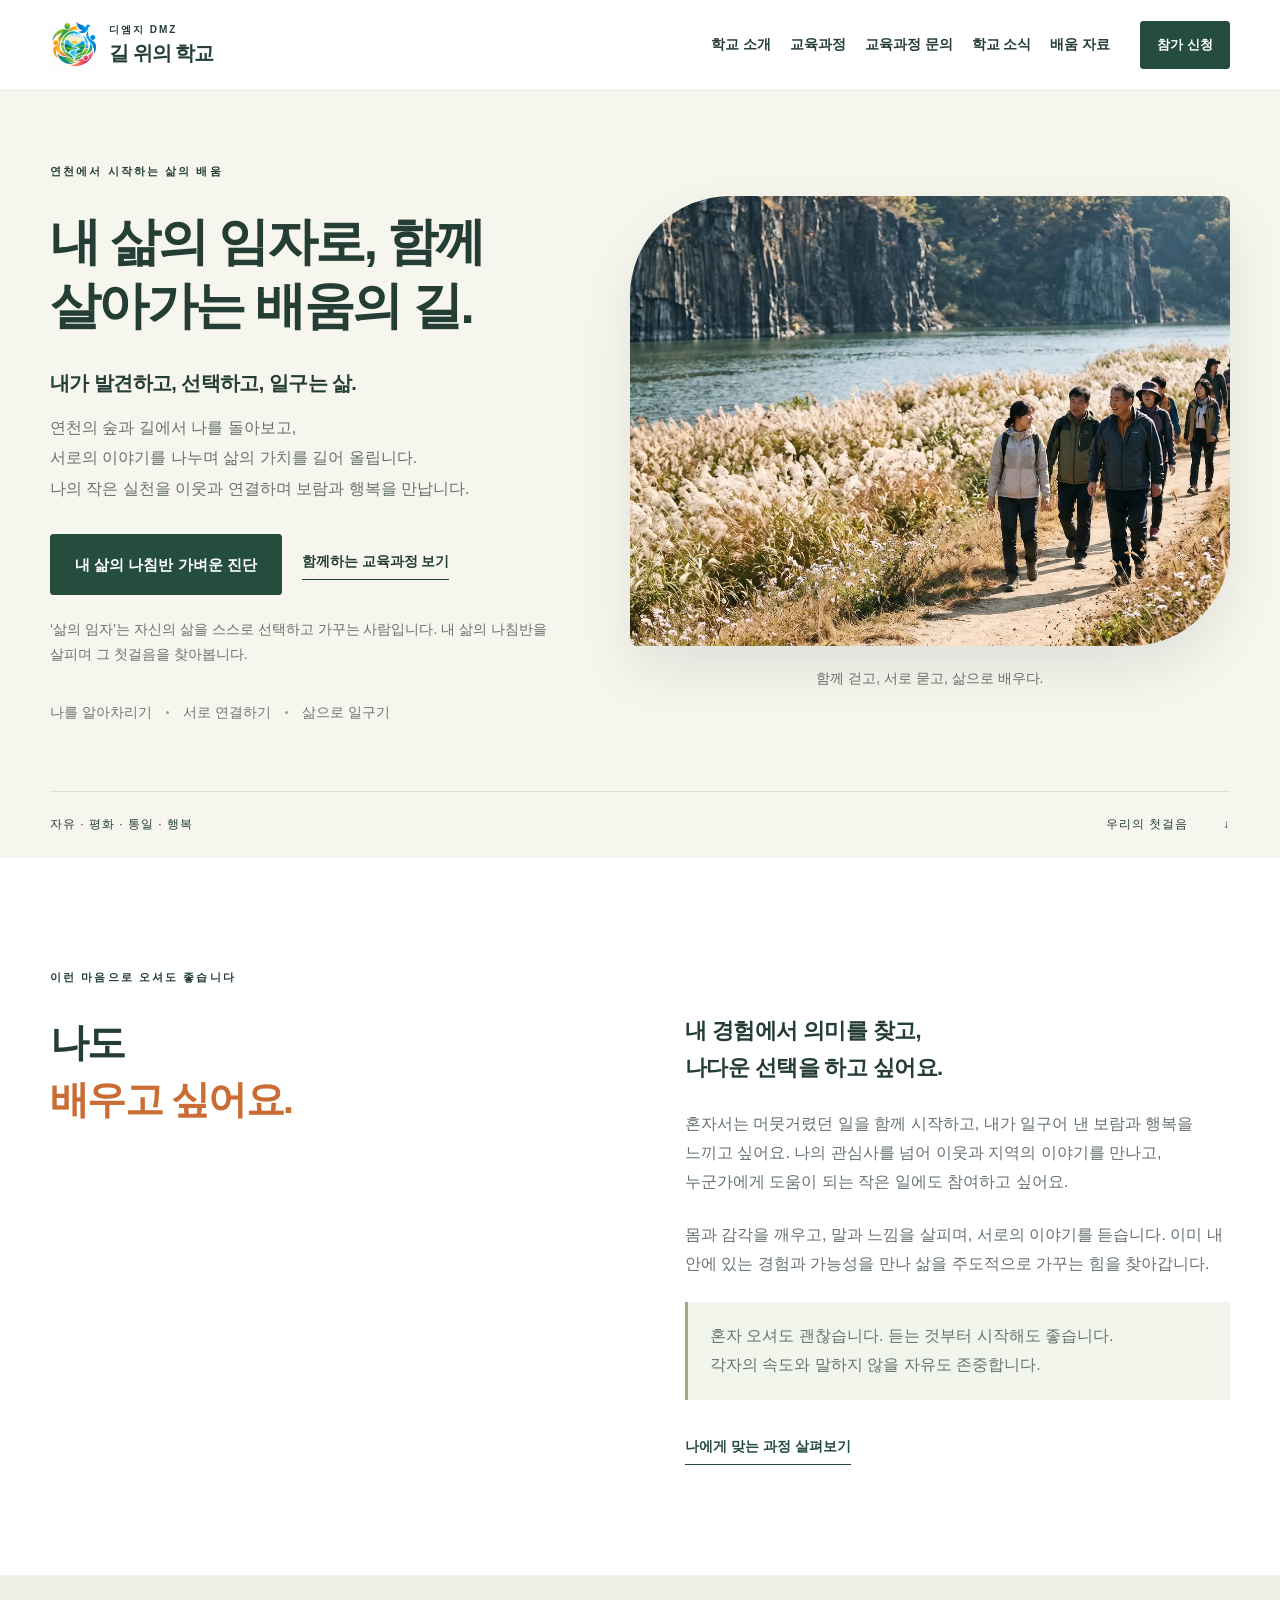
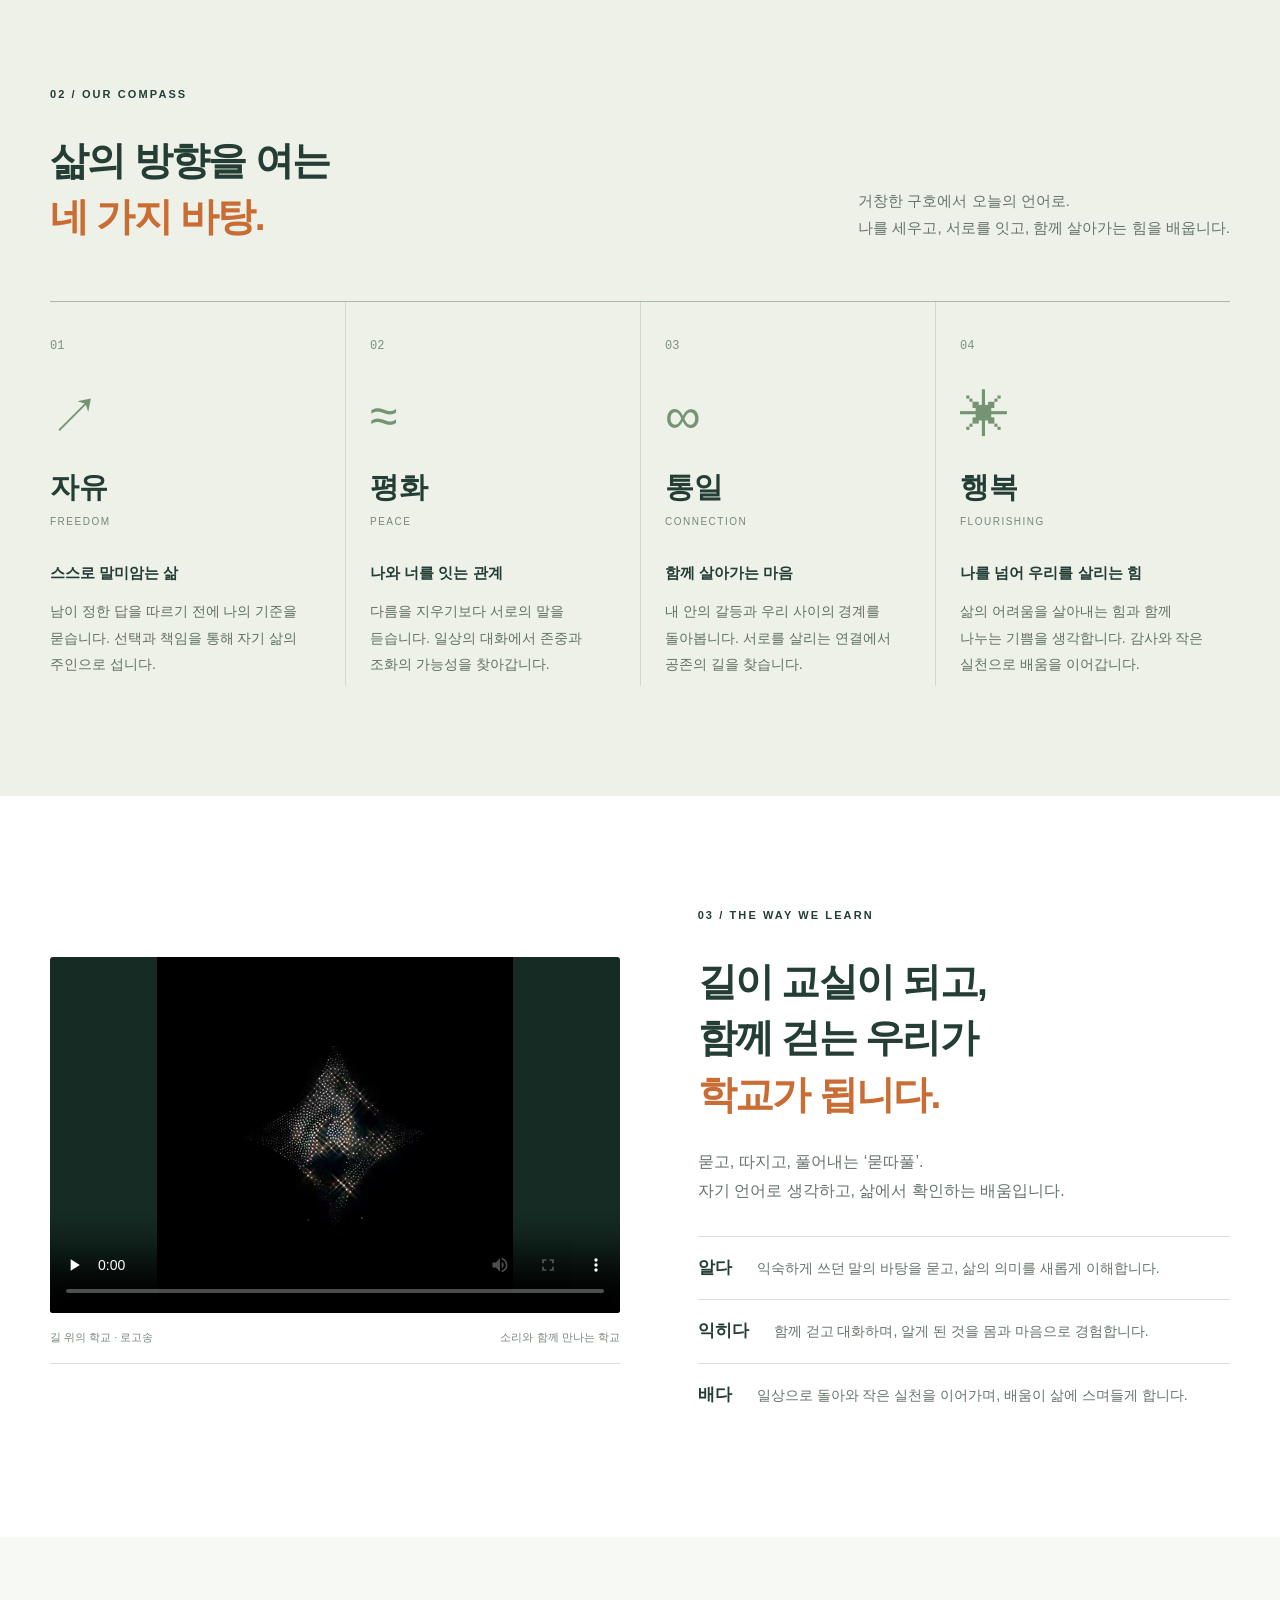
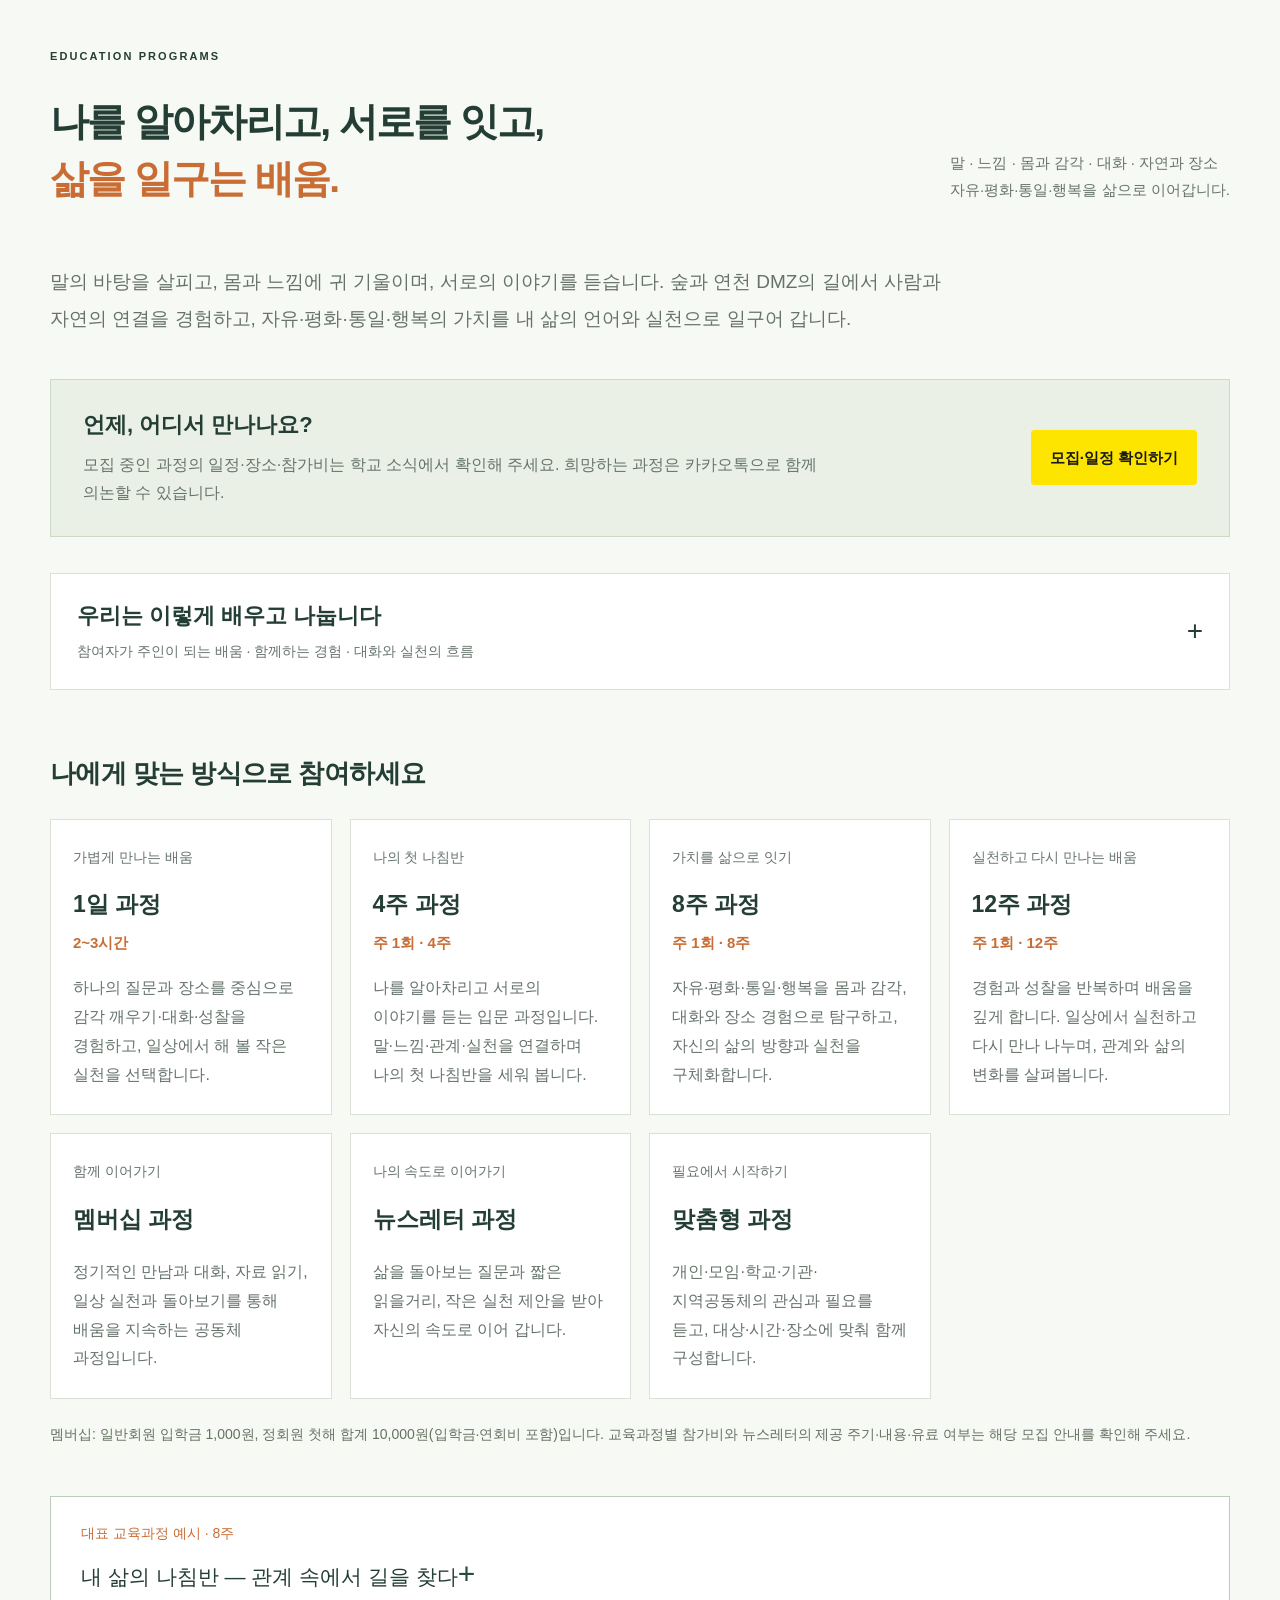
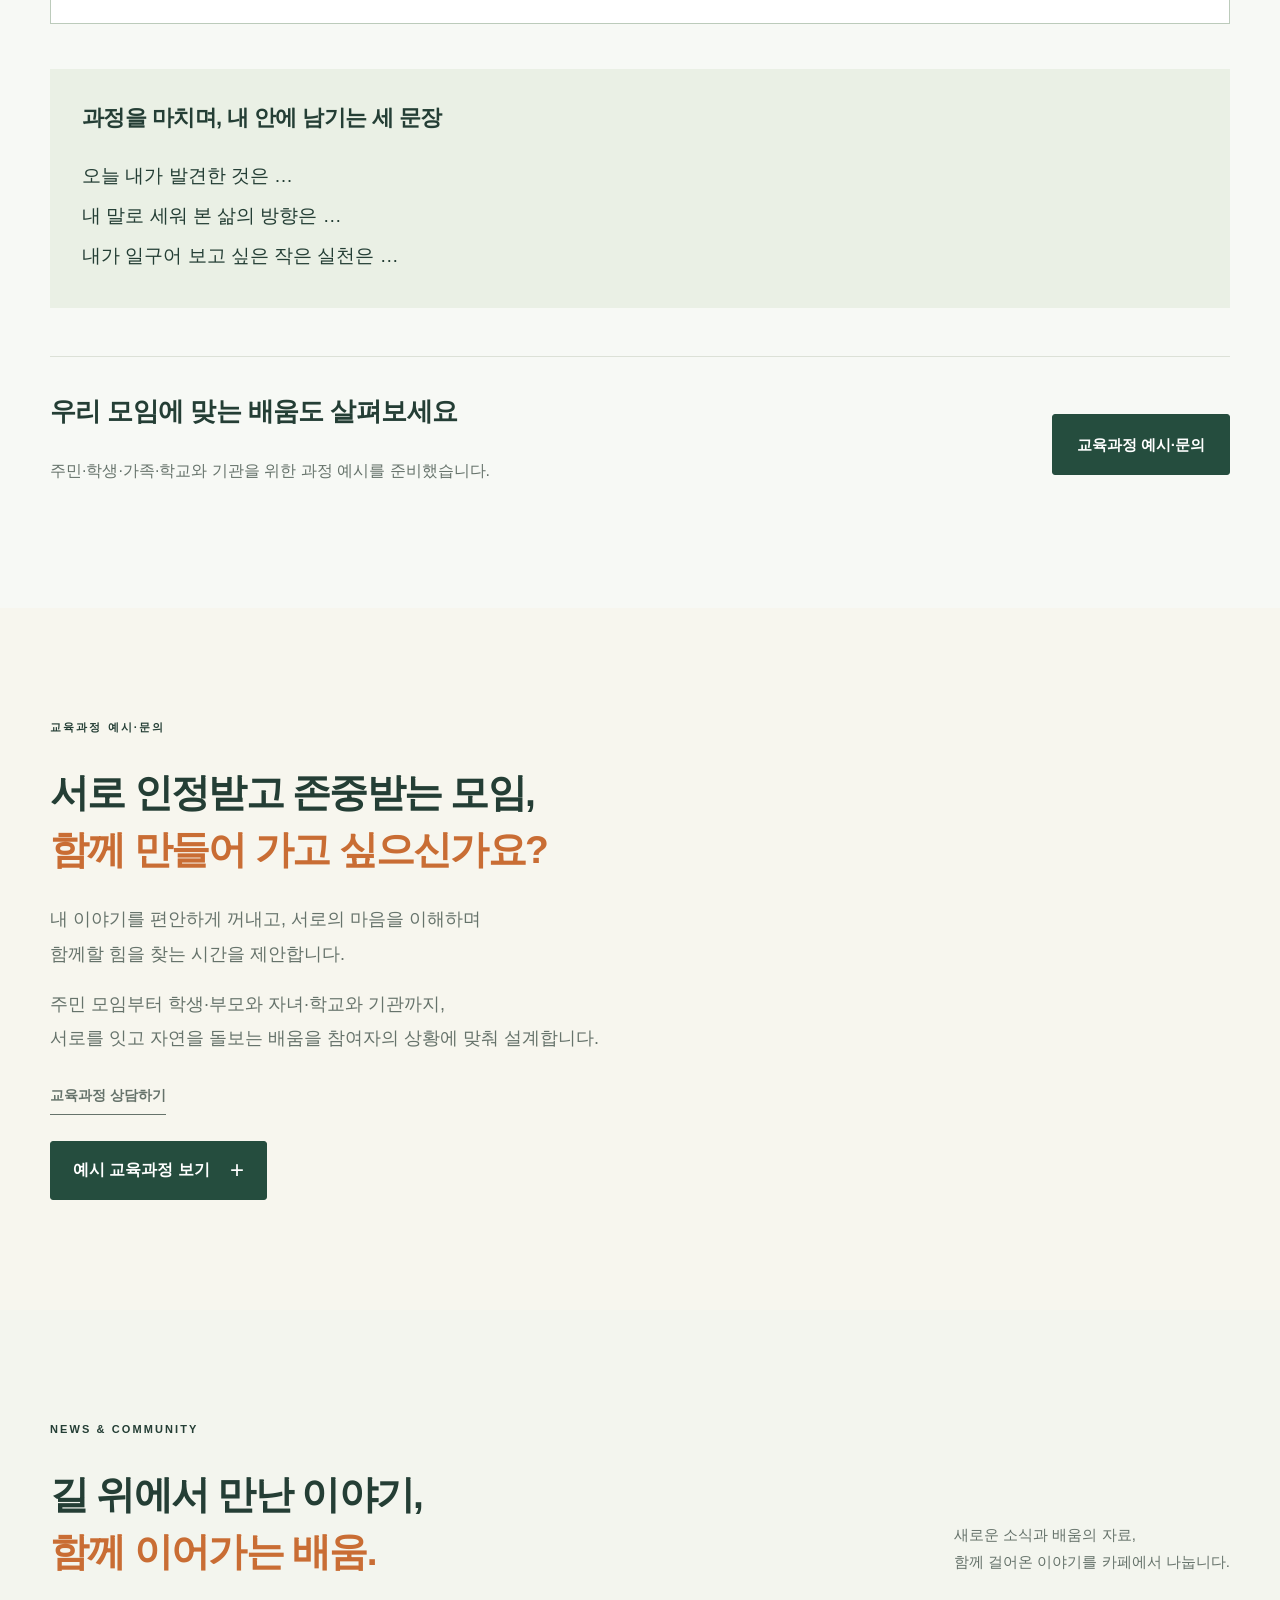
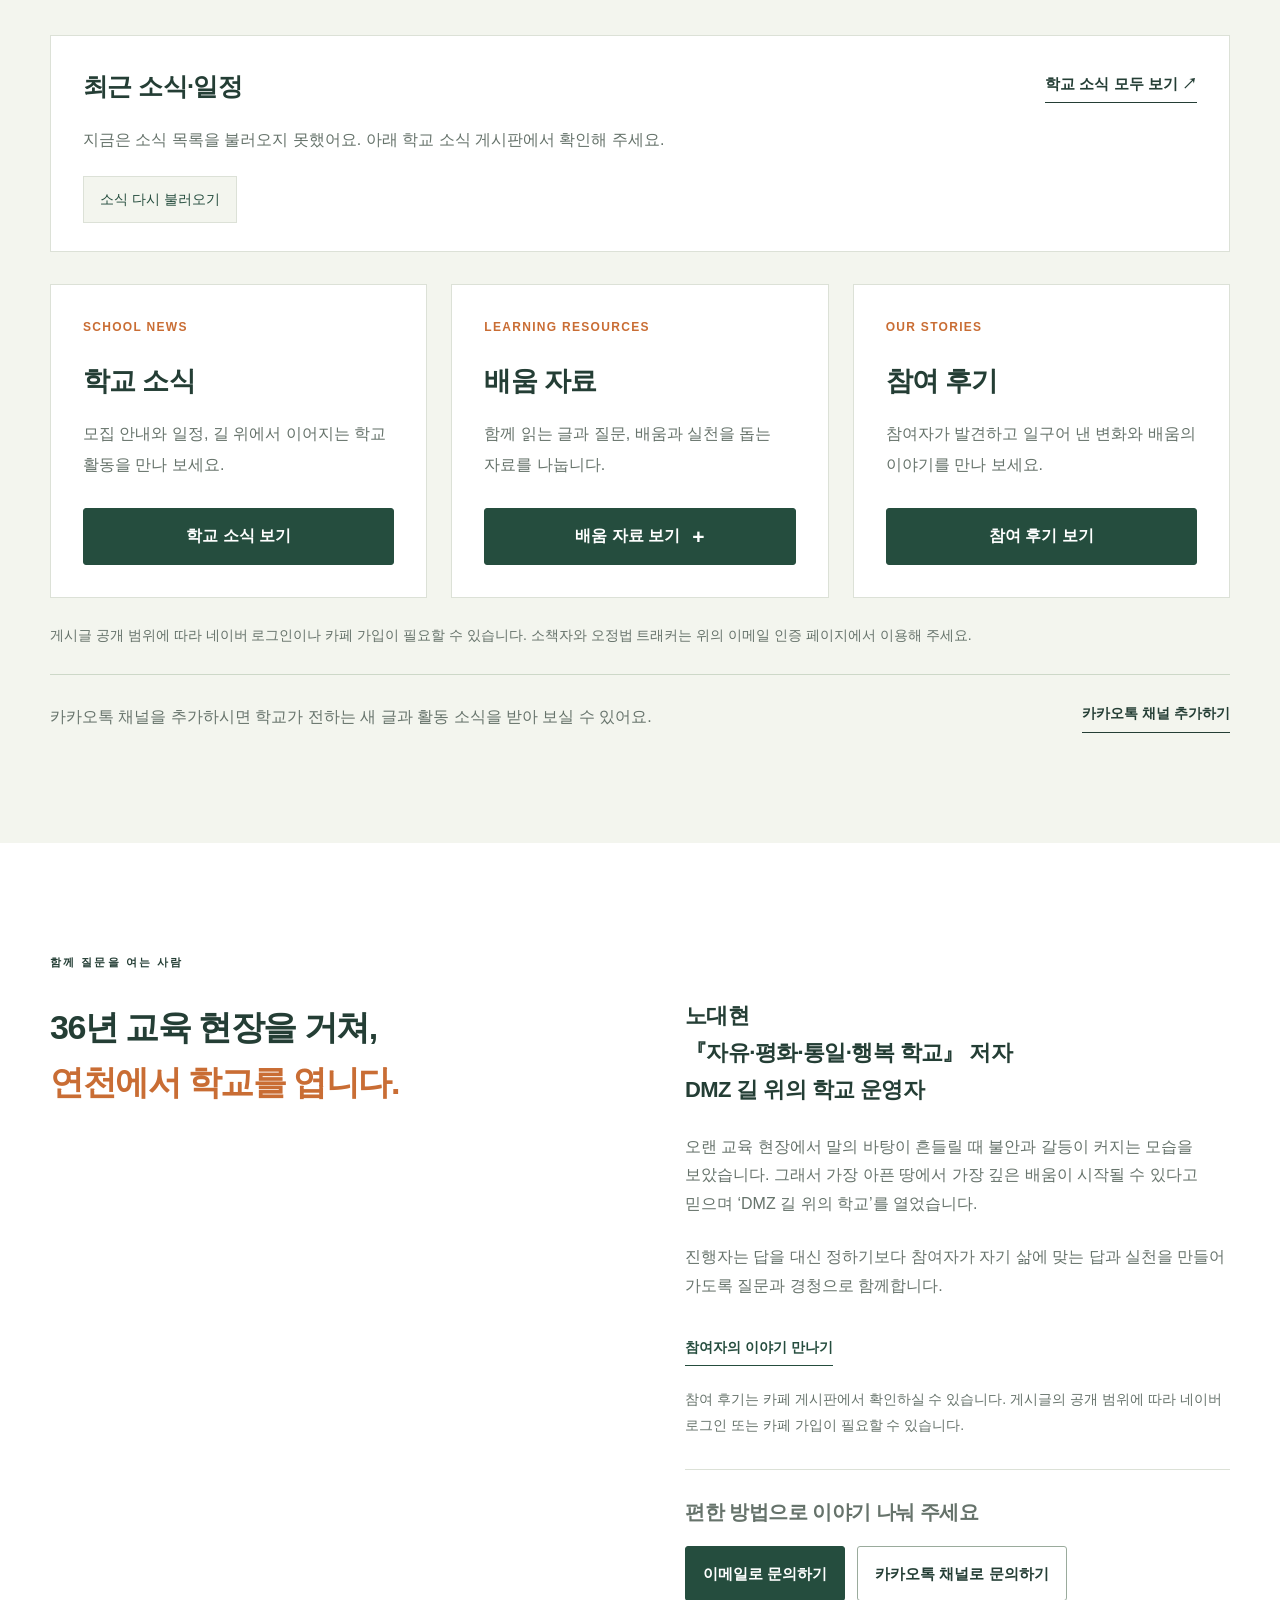
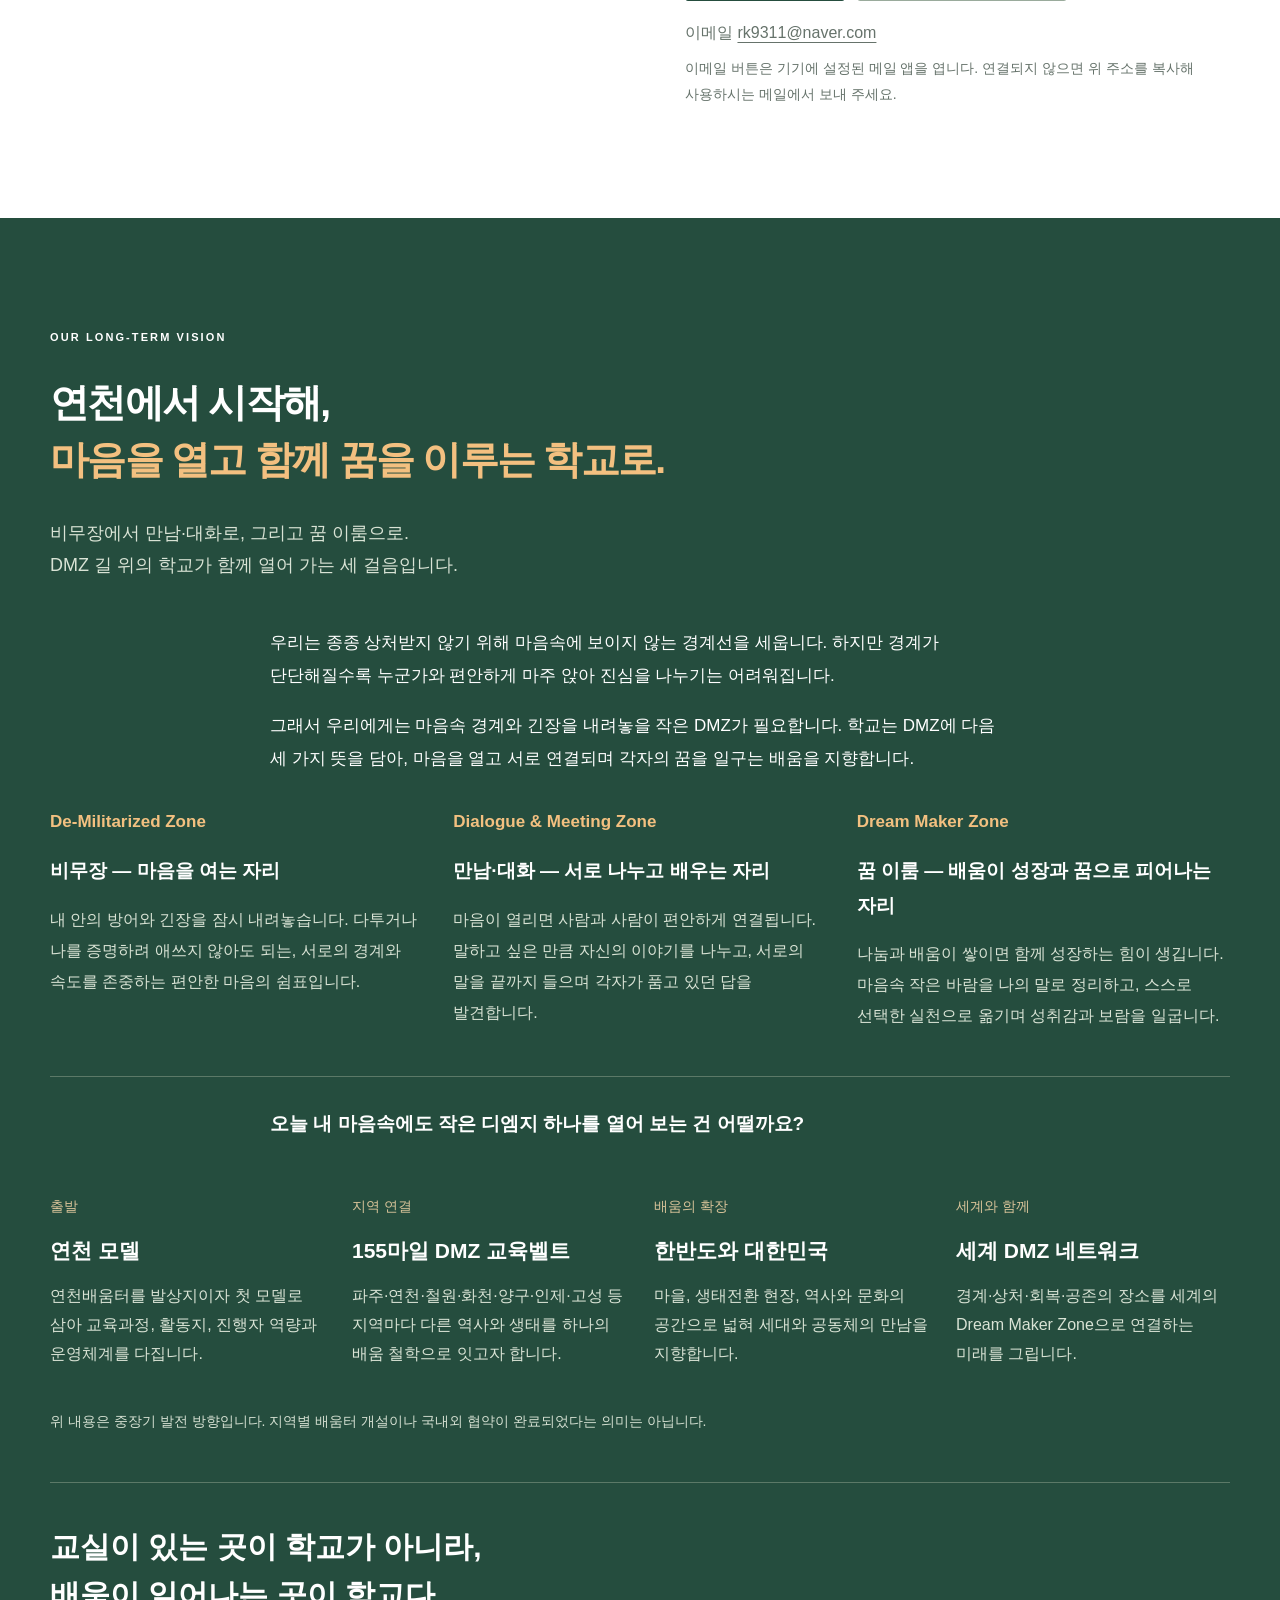
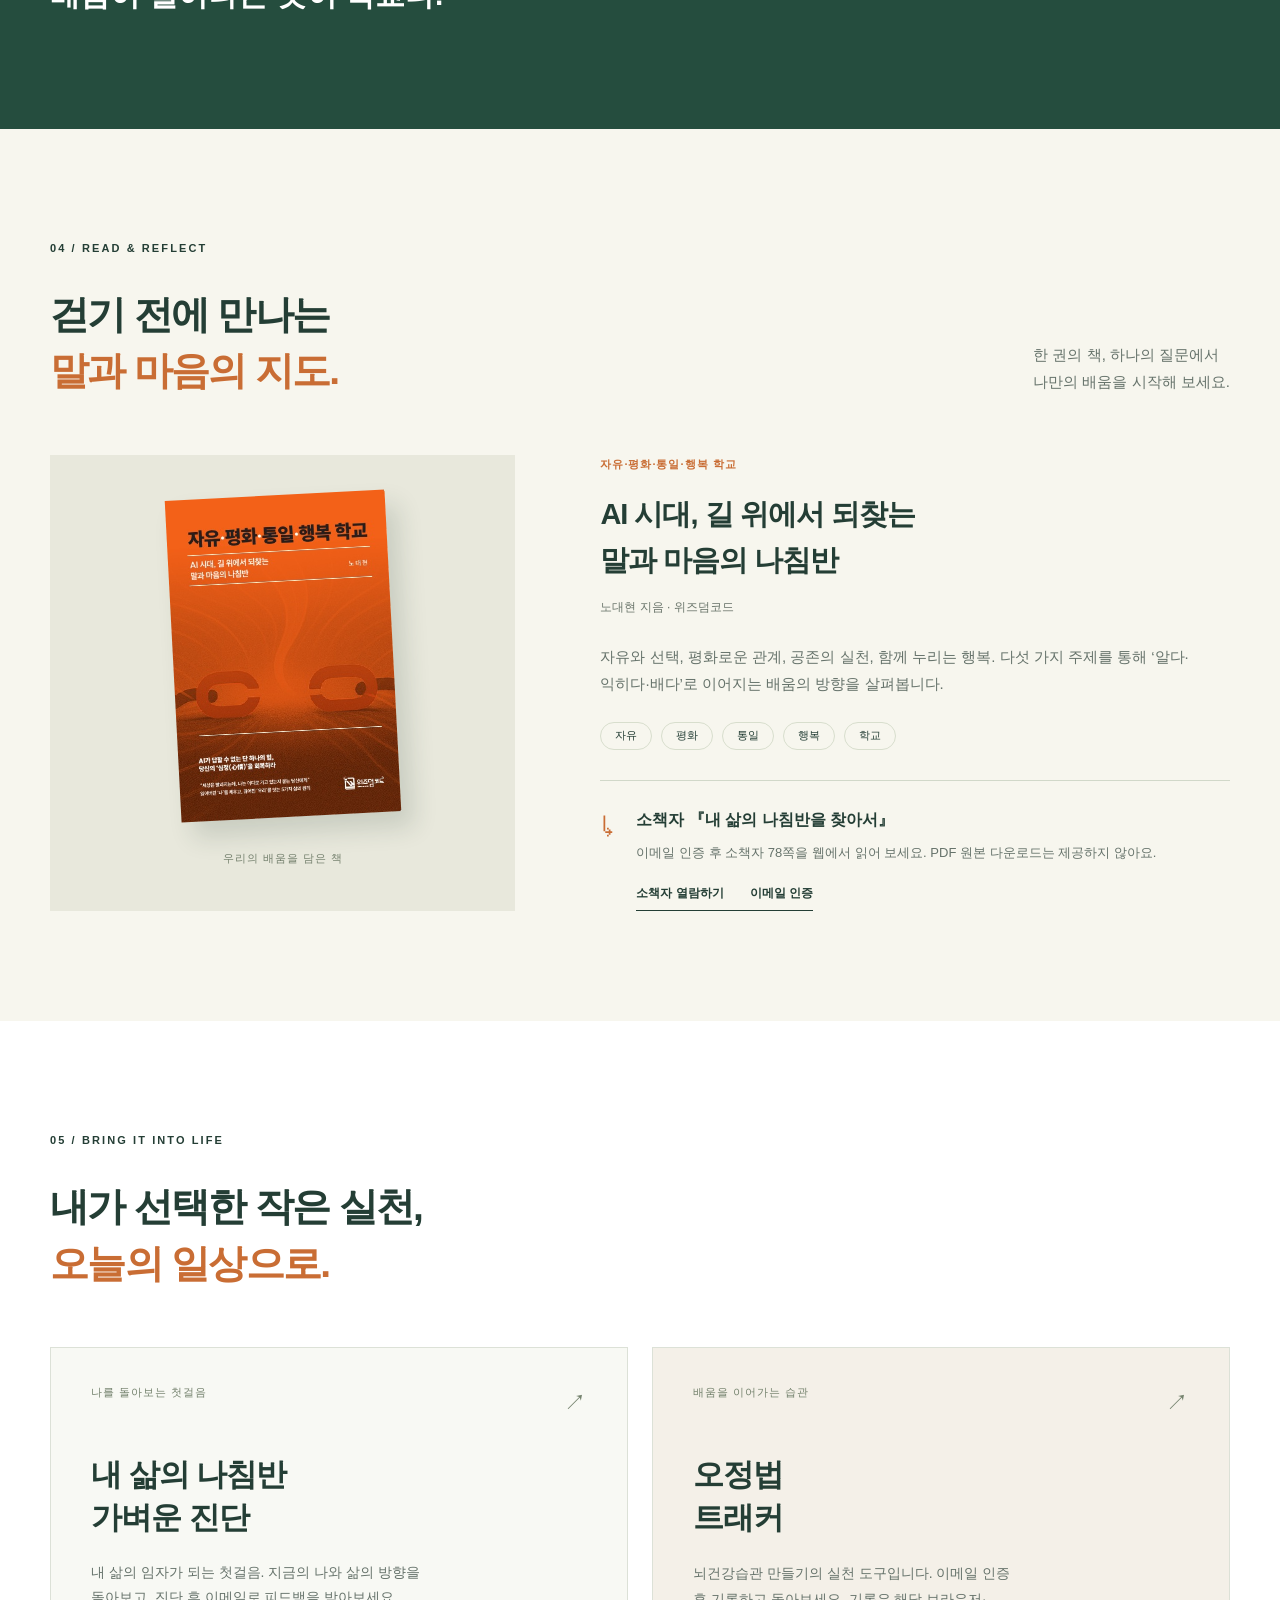
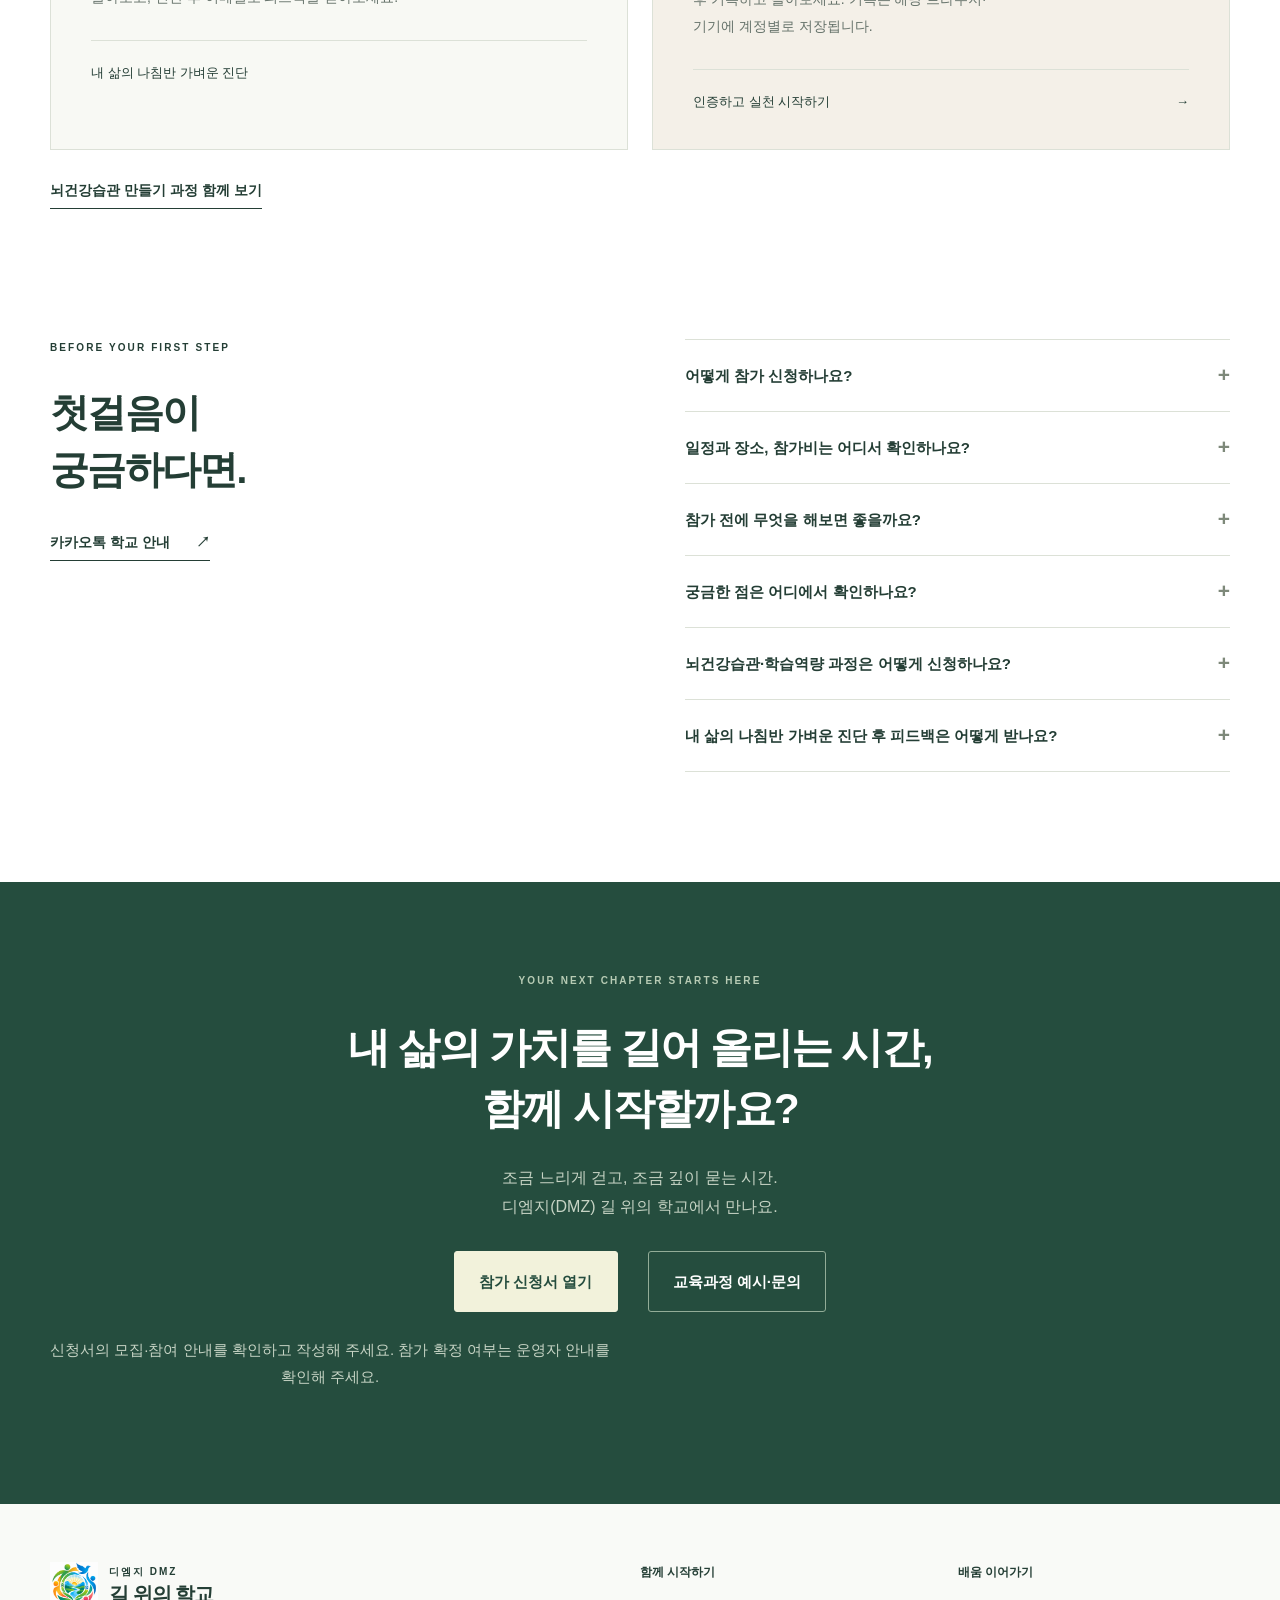
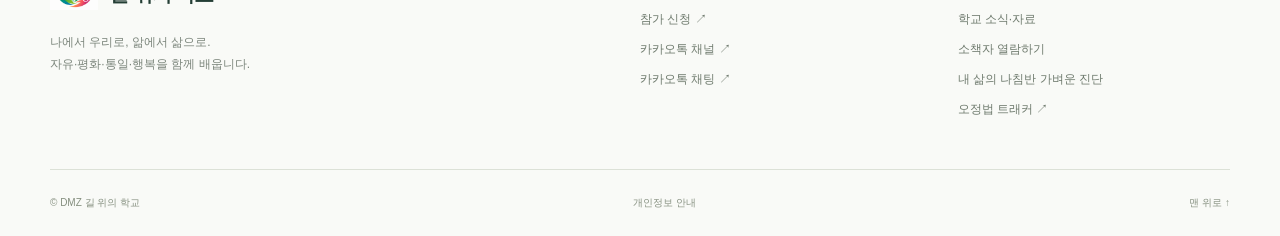
==== commit 10a16a0a: "Add files via upload" ====
--- a/index.html
+++ b/index.html
@@ -4,7 +4,7 @@
 <title>DMZ 길 위의 학교 | 내 삶의 임자가 되는 배움</title>
 <meta name="description" content="내 삶의 가치를 길어 올리고, 이웃과 연결되며, 보람과 행복을 일구는 배움. 연천의 길에서 시작하는 참여형 교육과정.">
 <meta property="og:title" content="DMZ 길 위의 학교 — 내 삶의 나침반을 찾아서"><meta property="og:description" content="함께 걷고, 서로 묻고, 삶으로 배우는 학교."><meta property="og:type" content="website"><meta name="theme-color" content="#254d3e">
-<link rel="icon" href="assets/logo.png"><link rel="stylesheet" href="style.css?v=20261126-cards"><script src="app.js" defer=""></script>
+<link rel="icon" href="assets/logo.png"><link rel="stylesheet" href="style.css?v=20261128-family"><script src="app.js" defer=""></script>
 <script src="news.js" defer="" data-sheet-id="1Gr6EIN_C6Hx48fEkBrF39PbIJ0kwt_T243jyhmLf19w" data-sheet-gid="470435636"></script>
 </head>
 <body>
@@ -46,7 +46,18 @@
 <li><div><span>7주 · 행복</span><h4>함께 살아있음의 기쁨과 살리는 힘</h4></div><p>자연 속에서 머물고 선택하며 소중한 가치를 다시 발견합니다. 삶의 만족과 의미, 감사와 관계적 안녕, 기여와 보람을 나눕니다.</p></li>
 <li><div><span>8주 · 나의 나침반 선언</span><h4>삶의 언어를 다시 세우고 걸어 나가기</h4></div><p>숲길 전체의 경험과 귀환을 정리하고 음미합니다. 네 가치를 자신의 언어로 통합해 삶의 방향을 세우고, 언제·어디서·어떻게 실천할지 선택합니다.</p></li></ol><p class="course-note">대상과 장소, 계절과 운영 여건, 참여자의 질문과 필요에 따라 활동과 순서를 조정합니다. 개별 주제의 체험 과정이나 연속 과정으로 구성할 수 있습니다.</p></div></details>
 <div class="program-reflection"><h3>과정을 마치며, 내 안에 남기는 세 문장</h3><p>오늘 내가 발견한 것은 …<br>내 말로 세워 본 삶의 방향은 …<br>내가 일구어 보고 싶은 작은 실천은 …</p></div>
-<div class="program-inquiry"><div><h3>우리 모임에 맞는 배움도 살펴보세요</h3><p>주민·학생·부모와 자녀·학교와 기관을 위한 과정 예시를 준비했습니다.</p></div><a class="button" href="#proposals">교육과정 예시·문의</a></div></div></section><section class="section proposal-section" id="proposals"><div class="wrap"><div class="proposal-invitation"><p class="eyebrow">교육과정 예시·문의</p><h2>서로 인정받고 존중받는 모임,<br><em>함께 만들어 가고 싶으신가요?</em></h2><p>내 이야기를 편안하게 꺼내고, 서로의 마음을 이해하며<br class="desktop"> 함께할 힘을 찾는 시간을 제안합니다.</p><p>주민 모임부터 학생·부모와 자녀·학교와 기관까지,<br class="desktop"> 서로를 잇고 자연을 돌보는 배움을 참여자의 상황에 맞춰 설계합니다.</p><p class="proposal-direct-contact"><a class="text-link" href="https://pf.kakao.com/_qJvMX/chat" target="_blank" rel="noopener noreferrer">교육과정 상담하기</a></p></div><details id="proposal-options" class="proposal-options proposal-picker"><summary><span data-picker-label="">예시 교육과정 보기</span></summary><div class="proposal-picker-content"><h3>지금 우리에게 필요한 배움은 무엇인가요?</h3><p class="proposal-options-note">마음이 머무는 장면을 골라보세요. 카드의 ‘체험 구성 살펴보기’를 누르면 대상과 활동, 가져갈 것을 확인할 수 있습니다. 현재 모집 공고는 학교 소식에서 확인해 주세요.</p><div class="proposal-card-grid"><article class="proposal-preview-card" aria-labelledby="course-title-neighbors"><img src="assets/course-neighbors.webp" alt="강변에서 이웃들이 지도를 펼치고 좋아하는 장소를 나누는 일러스트" width="720" height="540" class="course-card-thumbnail"><div class="course-card-content"><p class="course-card-audience">주민 · 동아리 · 지역 모임</p><h3 id="course-title-neighbors">연천에서 다시 만나는 나와 이웃</h3><p class="course-card-scene"><span>늘 걷던 길, 이웃과 새롭게 봅니다.</span><span>서로 아끼는 장소를 지도에 담습니다.</span><span class="course-card-takeaway">내 손으로 만든 가치 지도를 가져갑니다.</span><span class="course-card-takeaway">다음에 함께할 작은 약속도 남깁니다.</span></p><details class="proposal course-card-details" id="proposal-neighbors" data-proposal=""><summary><span class="course-detail-label">체험 구성 살펴보기</span><span class="course-detail-icon" aria-hidden="true">+</span></summary><div class="proposal-body"><p class="proposal-purpose">나와 지역을 긍정적으로 바라보고, 모임과 모임 사이의 경계를 넘어 함께할 작은 일을 찾습니다.</p><dl class="proposal-meta"><div><dt>함께할 분</dt><dd>주민, 동아리, 파크골프 등 생활체육 모임, 지역공동체</dd></div><div><dt>구성 예시</dt><dd>1일 2~3시간 또는 4회기 구성 예시</dd></div></dl><h4>이렇게 만나고 나눕니다</h4><ol><li>몸과 감각을 깨우며 연천의 길·자연·생활 공간 만나기</li><li>내가 살아온 이야기와 우리 동네의 소중한 가치 나누기</li><li>서로 다른 관심과 경험에서 공통의 필요 찾기</li><li>이웃에게 도움이 되는 작은 공동실천 선택하기</li></ol><div class="proposal-result"><h4>내가 일구어 가져가는 것</h4><p>우리 동네의 가치 한 가지와 함께 해 볼 실천 한 가지</p></div><div class="proposal-consult"><p>우리 모임과 이웃 모임이 함께할 계기를 만들고 싶으신가요?</p><a class="button" href="https://pf.kakao.com/_qJvMX/chat" target="_blank" rel="noopener noreferrer">이 과정으로 상담하기</a></div><p class="proposal-note">상담창에 과정 이름과 대상·희망 인원·시간·장소를 남겨 주세요. 회기와 인원, 장소 조건, 준비물과 비용은 협의 후 안내합니다.</p></div></details></div></article><article class="proposal-preview-card" aria-labelledby="course-title-joy"><img src="assets/course-joy.webp" alt="학생들이 종이를 접어 작은 다리를 만들고 함께 시험하는 일러스트" width="720" height="540" class="course-card-thumbnail"><div class="course-card-content"><p class="course-card-audience">학생 · 학급 · 청소년 모임</p><h3 id="course-title-joy">배움의 즐거움을 찾는 시간</h3><p class="course-card-scene"><span>종이 한 장으로 다리를 세워 봅니다.</span><span>답보다 내가 찾은 방법을 나눕니다.</span><span class="course-card-takeaway">작은 작품과 함께</span><span class="course-card-takeaway">나만의 배움 사용설명서를 가져갑니다.</span></p><details class="proposal course-card-details" id="proposal-joy" data-proposal=""><summary><span class="course-detail-label">체험 구성 살펴보기</span><span class="course-detail-icon" aria-hidden="true">+</span></summary><div class="proposal-body"><p class="proposal-purpose">질문하고 시도하는 경험을 통해 배우는 즐거움을 발견하고, 스스로 시작하고 이어가는 방법을 찾아갑니다.</p><dl class="proposal-meta"><div><dt>함께할 분</dt><dd>초·중·고 학생 모임, 학급, 청소년 배움 공동체</dd></div><div><dt>구성 예시</dt><dd>1일 체험 또는 4회기 구성 예시</dd></div></dl><h4>이렇게 만나고 나눕니다</h4><ol><li>몸과 감각을 깨우며 지금의 상태 알아차리기</li><li>내가 궁금한 질문과 몰입했던 경험 나누기</li><li>도움을 요청하고 서로의 시도를 응원하는 대화</li><li>작은 목표를 선택하고 실행·돌아보기 이어가기</li></ol><div class="proposal-result"><h4>내가 일구어 가져가는 것</h4><p>내가 선택한 배움 목표와 나에게 맞는 실천 방법</p></div><div class="proposal-consult"><p>아이들이 질문하고 시도하는 분위기를 함께 만들고 싶으신가요?</p><a class="button" href="https://pf.kakao.com/_qJvMX/chat" target="_blank" rel="noopener noreferrer">이 과정으로 상담하기</a></div><p class="proposal-note">상담창에 과정 이름과 대상·희망 인원·시간·장소를 남겨 주세요. 회기와 인원, 장소 조건, 준비물과 비용은 협의 후 안내합니다.</p></div></details></div></article><article class="proposal-preview-card" aria-labelledby="course-title-custom"><img src="assets/course-custom.webp" alt="원형으로 앉아 서로의 이야기를 편안히 듣는 사람들의 일러스트" width="720" height="540" class="course-card-thumbnail"><div class="course-card-content"><p class="course-card-audience">학교 · 기관 · 활동가 · 구성원 모임</p><h3 id="course-title-custom">학교·기관 맞춤형 프로그램</h3><p class="course-card-scene"><span>내 말을 끝까지 들어주는 사람을 만납니다.</span><span>서로의 뜻을 확인하며 마음을 엽니다.</span><span class="course-card-takeaway">우리 모임에서 시험해 볼</span><span class="course-card-takeaway">작은 대화 약속 두 가지를 가져갑니다.</span></p><details class="proposal course-card-details" id="proposal-custom" data-proposal=""><summary><span class="course-detail-label">체험 구성 살펴보기</span><span class="course-detail-icon" aria-hidden="true">+</span></summary><div class="proposal-body"><p class="proposal-purpose">서로 인정받고 존중받는 경험을 바탕으로, 이야기를 편안하게 꺼내고 함께할 힘을 찾는 분위기를 만듭니다.</p><dl class="proposal-meta"><div><dt>함께할 분</dt><dd>학교, 기관, 주민 활동가, 조직과 공동체</dd></div><div><dt>구성 예시</dt><dd>대상·시간·장소·관심 과제에 맞춰 협의</dd></div></dl><h4>이렇게 만나고 나눕니다</h4><ol><li>각자가 바라는 인정과 존중, 관계의 필요 알아차리기</li><li>이마고 대화·회복적 질문을 활용한 경청과 공감 연습</li><li>갈등과 차이 속에서 서로의 경험과 관점 살피기</li><li>함께 지킬 약속과 작은 공동과제 정하기</li></ol><div class="proposal-result"><h4>내가 일구어 가져가는 것</h4><p>우리 모임이 합의한 관계의 약속과 실행 계획</p></div><div class="proposal-consult"><p>우리 학교·기관의 상황에 맞는 과정을 함께 설계하고 싶으신가요?</p><a class="button" href="https://pf.kakao.com/_qJvMX/chat" target="_blank" rel="noopener noreferrer">이 과정으로 상담하기</a></div><p class="proposal-note">상담창에 과정 이름과 대상·희망 인원·시간·장소를 남겨 주세요. 회기와 인원, 장소 조건, 준비물과 비용은 협의 후 안내합니다.</p></div></details></div></article><article class="proposal-preview-card" aria-labelledby="course-title-brain"><img src="assets/course-brain.webp" alt="물 한 잔과 휴대폰 옆에서 작은 습관을 기록하는 사람의 일러스트" width="720" height="540" class="course-card-thumbnail"><div class="course-card-content"><p class="course-card-audience">성인 · 주민 모임 · 학교 · 기관</p><h3 id="course-title-brain">뇌건강습관 만들기</h3><p class="course-card-scene"><span>오늘의 숨과 움직임을 천천히 살핍니다.</span><span>오정법에서 나에게 맞는 하나를 고릅니다.</span><span class="course-card-takeaway">트래커의 첫 기록과 함께</span><span class="course-card-takeaway">7일 동안 해볼 작은 습관을 가져갑니다.</span></p><details class="proposal course-card-details" id="proposal-brain" data-proposal=""><summary><span class="course-detail-label">체험 구성 살펴보기</span><span class="course-detail-icon" aria-hidden="true">+</span></summary><div class="proposal-body"><p class="proposal-purpose">뇌의 특성과 작동, 배움과 생활습관에 관한 기초 내용을 자신의 일상과 연결해 이해하고, 오정법 트래커를 핵심 실천 도구로 활용합니다.</p><dl class="proposal-meta"><div><dt>함께할 분</dt><dd>건강한 일상 습관에 관심 있는 성인, 주민 모임, 학교·기관</dd></div><div><dt>구성 예시</dt><dd>이해·실습·기록·돌아보기를 연결한 4주 구성 예시</dd></div></dl><h4>이렇게 만나고 나눕니다</h4><ol><li>뇌의 특성과 작동, 주의·기억·학습을 일상 경험과 연결해 살펴보기</li><li>수면·움직임·쉼 등 나의 생활 리듬과 건강 습관 돌아보기</li><li>오정법의 뜻과 실천 방법을 이해하고 직접 경험하기</li><li>오정법 트래커에 작은 실천을 기록하며 지속 조건과 어려움 나누기</li></ol><div class="proposal-result"><h4>내가 일구어 가져가는 것</h4><p>나의 뇌건강습관 실천 계획과 오정법 기록</p></div><div class="proposal-tool"><p><strong>과정의 핵심 실천 도구 · 오정법 트래커</strong><br>방법을 이해한 뒤, 나에게 맞는 작은 실천을 선택하고 기록하며 돌아봅니다.</p><a class="text-link" href="https://rhodaehyeon.github.io/dmz-tracker/" target="_blank" rel="noopener noreferrer">오정법 트래커 살펴보기</a></div><p class="proposal-note">일상 습관을 살피는 교육과정이며, 질환의 진단·치료나 특정 건강 효과를 보장하지 않습니다.</p><div class="proposal-consult"><p>알고 있는 건강 습관을 일상에서 꾸준히 이어가고 싶으신가요?</p><a class="button" href="https://pf.kakao.com/_qJvMX/chat" target="_blank" rel="noopener noreferrer">이 과정으로 상담하기</a></div><p class="proposal-note">상담창에 과정 이름과 대상·희망 인원·시간·장소를 남겨 주세요. 회기와 인원, 장소 조건, 준비물과 비용은 협의 후 안내합니다.</p></div></details></div></article><article class="proposal-preview-card" aria-labelledby="course-title-learning"><img src="assets/course-learning.webp" alt="아이가 직접 만든 배움 계획을 부모가 옆에서 경청하는 일러스트" width="720" height="540" class="course-card-thumbnail"><div class="course-card-content"><p class="course-card-audience">학생과 부모 · 보호자</p><h3 id="course-title-learning">학습역량 진단하고 확장하기</h3><p class="course-card-scene"><span>아이가 몰입했던 순간부터 듣습니다.</span><span>부모는 필요한 도움을 묻습니다.</span><span class="course-card-takeaway">아이의 배움 지도와</span><span class="course-card-takeaway">함께 써 내려간 동반자 약속을 가져갑니다.</span></p><details class="proposal course-card-details" id="proposal-learning" data-proposal=""><summary><span class="course-detail-label">체험 구성 살펴보기</span><span class="course-detail-icon" aria-hidden="true">+</span></summary><div class="proposal-body"><p class="proposal-purpose">아이가 자연스럽게 흥미를 보이고 잘하는 것, 경험과 연습으로 넓혀 가는 역량을 함께 살핍니다. 부모와 자녀가 협력하는 동반자가 되어 학교생활의 주도성·기쁨·만족을 일구도록 돕습니다.</p><dl class="proposal-meta"><div><dt>함께할 분</dt><dd>학생 개인과 부모·보호자, 학생을 지원하는 학교·기관</dd></div><div><dt>구성 예시</dt><dd>학생별 탐색·부모와 자녀 대화·실천·돌아보기로 구성</dd></div></dl><h4>이렇게 만나고 나눕니다</h4><ol><li>대화·자기점검·관찰을 통해 흥미·강점·현재의 학습 경험 살펴보기</li><li>학생의 목표와 어려움을 학생 자신의 말로 표현하기</li><li>부모와 자녀가 판단과 비교를 내려놓고 서로의 필요 듣기</li><li>학생이 선택한 작은 실행 계획과 부모의 지원 방법 정하기</li><li>실행 경험을 함께 돌아보고 다음 시도를 조정하기</li></ol><div class="proposal-result"><h4>내가 일구어 가져가는 것</h4><p>학생이 주도하는 배움 계획과 부모·자녀의 협력 약속</p></div><p class="proposal-note">여기서 진단은 학습 경험과 현재의 필요를 함께 탐색하는 과정입니다. 타고난 재능을 확정하거나 성적 향상을 보장하는 검사가 아닙니다. 별도 검사 도구를 사용하는 경우 도구·비용·개인정보 안내를 먼저 제공합니다.</p><div class="proposal-consult"><p>아이를 이끄는 부담에서 함께 배우는 동반자로 만나고 싶으신가요?</p><a class="button" href="https://pf.kakao.com/_qJvMX/chat" target="_blank" rel="noopener noreferrer">이 과정으로 상담하기</a></div><p class="proposal-note">상담창에 과정 이름과 대상·희망 인원·시간·장소를 남겨 주세요. 회기와 인원, 장소 조건, 준비물과 비용은 협의 후 안내합니다.</p></div></details></div></article><article class="proposal-preview-card" aria-labelledby="course-title-climate"><img src="assets/course-climate.webp" alt="다회용 컵과 자원 흐름 그림을 놓고 함께 실천을 정하는 모임의 일러스트" width="720" height="540" class="course-card-thumbnail"><div class="course-card-content"><p class="course-card-audience">주민 · 학교 · 기관 · 기업 · 모임</p><h3 id="course-title-climate">탄소중립·ESG, 함께 만드는 기후회복</h3><p class="course-card-scene"><span>우리 모임이 쓰고 남긴 것을 펼쳐 봅니다.</span><span>환경과 사람에게 편한 선택을 찾습니다.</span><span class="course-card-takeaway">다음 모임에서 바로 시험할</span><span class="course-card-takeaway">실천 한 가지와 역할 약속을 가져갑니다.</span></p><details class="proposal course-card-details" id="proposal-climate" data-proposal=""><summary><span class="course-detail-label">체험 구성 살펴보기</span><span class="course-detail-icon" aria-hidden="true">+</span></summary><div class="proposal-body"><p class="proposal-purpose">탄소중립과 기후회복, ESG 경영의 의미를 우리 일과 생활에 연결해 살핍니다. 환경을 돌보고, 사람을 존중하고, 책임 있게 함께 결정하는 경험을 통해 지구와 더불어 살아가는 ‘지구 경영’을 작은 실천으로 구체화합니다.</p><dl class="proposal-meta"><div><dt>함께할 분</dt><dd>주민·동아리, 학교, 기관·기업, 지역공동체</dd></div><div><dt>구성 예시</dt><dd>1일 주제 탐색 또는 4회기 실천 프로젝트 구성 예시</dd></div></dl><h4>이렇게 만나고 나눕니다</h4><ol><li>내가 사는 지역의 자연과 일상에서 기후·환경의 변화와 질문 찾아보기</li><li>이동·에너지·소비·자원 사용을 살피며 바꿀 수 있는 선택 나누기</li><li>환경(E)·사람과 지역사회(S)·참여와 책임 있는 의사결정(G)을 우리 모임의 사례로 이해하기</li><li>각자의 필요와 여건을 듣고 함께 실행할 생활·조직의 과제 선택하기</li><li>실천 과정을 기록하고 어려움·발견·다음 행동을 함께 돌아보기</li></ol><div class="proposal-result"><h4>내가 일구어 가져가는 것</h4><p>우리 모임의 기후실천 약속과 역할·기간·돌아보기 방법을 담은 실행 계획</p></div><div class="proposal-consult"><p>환경에 대한 관심을 우리 모임이 함께하는 실천으로 이어가고 싶으신가요?</p><a class="button" href="https://pf.kakao.com/_qJvMX/chat" target="_blank" rel="noopener noreferrer">이 과정으로 상담하기</a></div><p class="proposal-note">상담창에 과정 이름과 대상·희망 인원·시간·장소를 남겨 주세요. 활동 장소와 이동 동선, 안전·접근성, 준비물과 비용은 대상·계절·현장 여건을 확인한 뒤 안내합니다.</p></div></details></div></article><article class="proposal-preview-card" aria-labelledby="course-title-ecology"><img src="assets/course-ecology.webp" alt="숲과 물길 곁에서 잎을 관찰하고 엽서를 그리는 가족의 일러스트" width="720" height="540" class="course-card-thumbnail"><div class="course-card-content"><p class="course-card-audience">학생 · 가족 · 주민 · 모임</p><h3 id="course-title-ecology">연천 생태체험학습</h3><p class="course-card-scene"><span>물소리 옆, 작은 잎 하나에 머뭅니다.</span><span>자연을 내 삶의 질문으로 만나 봅니다.</span><span class="course-card-takeaway">직접 그린 생태 엽서와</span><span class="course-card-takeaway">일상에서 해볼 작은 실천을 가져갑니다.</span></p><details class="proposal course-card-details" id="proposal-ecology" data-proposal=""><summary><span class="course-detail-label">체험 구성 살펴보기</span><span class="course-detail-icon" aria-hidden="true">+</span></summary><div class="proposal-body"><p class="proposal-purpose">운영자의 『연천 자연체험학습 자료집』 편집 경험을 바탕으로 구상하는 장소 기반 배움입니다. 습지와 물길, 숲과 지질, 물·에너지와 생활환경, 밤하늘과 지역의 역사를 연결해 살피며 사람과 자연이 함께 살아가는 가치를 자신의 말로 풀어냅니다.</p><dl class="proposal-meta"><div><dt>함께할 분</dt><dd>학생·학급, 가족, 주민 모임, 학교·기관</dd></div><div><dt>구성 예시</dt><dd>계절·연령·장소 여건에 맞춘 2~3시간 또는 연속 과정 예시</dd></div></dl><div class="proposal-tool ecology-topics"><h4>자료집에 담긴 장소와 주제</h4><ul><li><strong>습지와 생명</strong> — 은대리 용늪, 조개못, 백학저수지</li><li><strong>숲·물길·지질</strong> — 고대산, 차탄천, 한탄강 일원</li><li><strong>물·에너지·생활환경</strong> — 맑은물사업소, 하수처리, 양원리 탄광</li><li><strong>밤하늘·역사·야생화</strong> — 학생야영장의 천체 관찰, 선사유적지와 야생화</li></ul><p class="proposal-note">자료집의 장소별 원고 구성을 소개한 예시입니다. 실제 방문 장소와 활동은 현재의 접근·이용 가능 여부, 계절과 안전 여건을 확인한 뒤 정합니다.</p></div><h4>이렇게 만나고 나눕니다</h4><ol><li>숲·물·바람·흙을 몸과 오감으로 만나 지금의 느낌 알아차리기</li><li>걸으며 눈에 들어오는 생명과 풍경을 관찰하고 나만의 질문 만들기</li><li>자연의 흐름·다양성·서로 의지하는 관계를 자신의 경험과 연결해 대화하기</li><li>익숙한 지역에서 새롭게 발견한 가치와 지키고 싶은 것 나누기</li><li>자연과 이웃을 돌보는 작은 실천을 선택하고 기록하기</li></ol><div class="proposal-result"><h4>내가 일구어 가져가는 것</h4><p>나의 관찰·질문 기록과 연천의 가치 한 가지, 생활 속 생태실천 약속</p></div><div class="proposal-consult"><p>연천의 자연에서 보고 느낀 것을 아이들과 주민의 삶으로 이어가고 싶으신가요?</p><a class="button" href="https://pf.kakao.com/_qJvMX/chat" target="_blank" rel="noopener noreferrer">이 과정으로 상담하기</a></div><p class="proposal-note">상담창에 과정 이름과 대상·희망 인원·시간·장소를 남겨 주세요. 활동 장소와 이동 동선, 안전·접근성, 준비물과 비용은 대상·계절·현장 여건을 확인한 뒤 안내합니다.</p></div></details></div></article></div><p class="course-illustration-note">그림은 교육 장면을 표현한 일러스트입니다. 과정은 상담을 위한 구성 예시이며, 일정·장소·참가비는 모집 안내 또는 상담으로 확인해 주세요.</p></div></details></div></section><section class="section community" id="news"><div class="wrap"><div class="section-head"><div><p class="eyebrow">NEWS &amp; COMMUNITY</p><h2>길 위에서 만난 이야기,<br><em>함께 이어가는 배움.</em></h2></div><p>새로운 소식과 배움의 자료,<br>함께 걸어온 이야기를 카페에서 나눕니다.</p></div><div class="recent-news" id="recent-news" aria-labelledby="recent-news-title"><div class="recent-news-head"><h3 id="recent-news-title">최근 소식·일정</h3><a class="text-link" href="https://cafe.naver.com/ArticleList.nhn?search.clubid=31643766&amp;search.menuid=12&amp;search.boardtype=L" target="_blank" rel="noopener noreferrer">학교 소식 모두 보기 ↗</a></div><ul class="recent-news-list" data-news-list="" hidden=""></ul><p class="recent-news-status" data-news-status="" role="status">모집·일정은 학교 소식 게시판에서 확인해 주세요.</p><button class="recent-news-retry" type="button" data-news-retry="" hidden="">소식 다시 불러오기</button><noscript><p>소식 목록을 보려면 자바스크립트를 켜거나, 학교 소식 모두 보기를 눌러 주세요.</p></noscript></div><div class="community-grid"><article class="community-card"><p class="community-label">SCHOOL NEWS</p><h3>학교 소식</h3><p class="community-description">모집 안내와 일정, 길 위에서 이어지는 학교 활동을 만나 보세요.</p><a class="button community-button" data-community="news" href="https://cafe.naver.com/ArticleList.nhn?search.clubid=31643766&amp;search.menuid=12&amp;search.boardtype=L" target="_blank" rel="noopener noreferrer">학교 소식 보기<span class="visually-hidden"> (네이버 카페, 새 창)</span></a></article><article class="community-card"><p class="community-label">LEARNING RESOURCES</p><h3>배움 자료</h3><p class="community-description">함께 읽는 글과 질문, 배움과 실천을 돕는 자료를 나눕니다.</p><details class="community-resources" data-community="resources"><summary class="button community-button">배움 자료 보기</summary><ul aria-label="배움 자료 게시판"><li><a data-community-resource="" href="https://cafe.naver.com/ArticleList.nhn?search.clubid=31643766&amp;search.menuid=2&amp;search.boardtype=L" target="_blank" rel="noopener noreferrer">자유 평화 통일 행복<span class="visually-hidden"> (네이버 카페, 새 창)</span></a></li><li><a data-community-resource="" href="https://cafe.naver.com/ArticleList.nhn?search.clubid=31643766&amp;search.menuid=3&amp;search.boardtype=L" target="_blank" rel="noopener noreferrer">대화_관계<span class="visually-hidden"> (네이버 카페, 새 창)</span></a></li><li><a data-community-resource="" href="https://cafe.naver.com/ArticleList.nhn?search.clubid=31643766&amp;search.menuid=4&amp;search.boardtype=L" target="_blank" rel="noopener noreferrer">늧 &gt; 느낌, 감각 깨우기<span class="visually-hidden"> (네이버 카페, 새 창)</span></a></li><li><a data-community-resource="" href="https://cafe.naver.com/ArticleList.nhn?search.clubid=31643766&amp;search.menuid=5&amp;search.boardtype=L" target="_blank" rel="noopener noreferrer">읽을 거리<span class="visually-hidden"> (네이버 카페, 새 창)</span></a></li></ul></details></article><article class="community-card"><p class="community-label">OUR STORIES</p><h3>참여 후기</h3><p class="community-description">참여자가 발견하고 일구어 낸 변화와 배움의 이야기를 만나 보세요.</p><a class="button community-button" data-community="reviews" href="https://cafe.naver.com/ArticleList.nhn?search.clubid=31643766&amp;search.menuid=19&amp;search.boardtype=L" target="_blank" rel="noopener noreferrer">참여 후기 보기<span class="visually-hidden"> (네이버 카페, 새 창)</span></a></article></div><p class="community-note">게시글 공개 범위에 따라 네이버 로그인이나 카페 가입이 필요할 수 있습니다. 소책자와 오정법 트래커는 위의 이메일 인증 페이지에서 이용해 주세요.</p><div class="community-channel"><p>카카오톡 채널을 추가하시면 학교가 전하는 새 글과 활동 소식을 받아 보실 수 있어요.</p><a class="text-link" href="https://pf.kakao.com/_qJvMX" target="_blank" rel="noopener noreferrer">카카오톡 채널 추가하기</a></div></div></section><section class="section host-section" id="host"><div class="wrap split"><div><p class="eyebrow">함께 질문을 여는 사람</p><h2>36년 교육 현장을 거쳐,<br><em>연천에서 학교를 엽니다.</em></h2></div><div class="prose"><p class="large">노대현<br>『자유·평화·통일·행복 학교』 저자<br>DMZ 길 위의 학교 운영자</p><p>오랜 교육 현장에서 말의 바탕이 흔들릴 때 불안과 갈등이 커지는 모습을 보았습니다. 그래서 가장 아픈 땅에서 가장 깊은 배움이 시작될 수 있다고 믿으며 ‘DMZ 길 위의 학교’를 열었습니다.</p><p>진행자는 답을 대신 정하기보다 참여자가 자기 삶에 맞는 답과 실천을 만들어 가도록 질문과 경청으로 함께합니다.</p><a class="text-link" href="https://cafe.naver.com/ArticleList.nhn?search.clubid=31643766&amp;search.menuid=19&amp;search.boardtype=L" target="_blank" rel="noopener noreferrer">참여자의 이야기 만나기</a><p class="host-note">참여 후기는 카페 게시판에서 확인하실 수 있습니다. 게시글의 공개 범위에 따라 네이버 로그인 또는 카페 가입이 필요할 수 있습니다.</p><div class="host-contact" aria-labelledby="host-contact-title"><h3 id="host-contact-title">편한 방법으로 이야기 나눠 주세요</h3><div class="host-contact-actions"><a class="button" href="mailto:rk9311@naver.com">이메일로 문의하기</a><a class="button host-chat" href="https://pf.kakao.com/_qJvMX/chat" target="_blank" rel="noopener noreferrer">카카오톡 채널로 문의하기</a></div><p class="host-email-address">이메일 <a href="mailto:rk9311@naver.com">rk9311@naver.com</a></p><p class="host-contact-note">이메일 버튼은 기기에 설정된 메일 앱을 엽니다. 연결되지 않으면 위 주소를 복사해 사용하시는 메일에서 보내 주세요.</p></div></div></div></section>
+<div class="program-inquiry"><div><h3>우리 모임에 맞는 배움도 살펴보세요</h3><p>주민·학생·가족·학교와 기관을 위한 과정 예시를 준비했습니다.</p></div><a class="button" href="#proposals">교육과정 예시·문의</a></div></div></section><section class="section proposal-section" id="proposals"><div class="wrap"><div class="proposal-invitation"><p class="eyebrow">교육과정 예시·문의</p><h2>서로 인정받고 존중받는 모임,<br><em>함께 만들어 가고 싶으신가요?</em></h2><p>내 이야기를 편안하게 꺼내고, 서로의 마음을 이해하며<br class="desktop"> 함께할 힘을 찾는 시간을 제안합니다.</p><p>주민 모임부터 학생·부모와 자녀·학교와 기관까지,<br class="desktop"> 서로를 잇고 자연을 돌보는 배움을 참여자의 상황에 맞춰 설계합니다.</p><p class="proposal-direct-contact"><a class="text-link" href="https://pf.kakao.com/_qJvMX/chat" target="_blank" rel="noopener noreferrer">교육과정 상담하기</a></p></div><details id="proposal-options" class="proposal-options proposal-picker"><summary><span data-picker-label="">예시 교육과정 보기</span></summary><div class="proposal-picker-content"><h3>지금 우리에게 필요한 배움은 무엇인가요?</h3><p class="proposal-options-note">마음이 머무는 장면을 골라보세요. 카드의 ‘체험 구성 살펴보기’를 누르면 대상과 활동, 가져갈 것을 확인할 수 있습니다. 현재 모집 공고는 학교 소식에서 확인해 주세요.</p><div class="proposal-card-grid"><article class="proposal-preview-card" aria-labelledby="course-title-neighbors"><img src="assets/course-neighbors.webp" alt="강변에서 이웃들이 지도를 펼치고 좋아하는 장소를 나누는 일러스트" width="720" height="540" class="course-card-thumbnail"><div class="course-card-content"><p class="course-card-audience">주민 · 동아리 · 지역 모임</p><h3 id="course-title-neighbors">연천에서 다시 만나는 나와 이웃</h3><p class="course-card-scene"><span>늘 걷던 길, 이웃과 새롭게 봅니다.</span><span>서로 아끼는 장소를 지도에 담습니다.</span><span class="course-card-takeaway">내 손으로 만든 가치 지도를 가져갑니다.</span><span class="course-card-takeaway">다음에 함께할 작은 약속도 남깁니다.</span></p><details class="proposal course-card-details" id="proposal-neighbors" data-proposal=""><summary><span class="course-detail-label">체험 구성 살펴보기</span><span class="course-detail-icon" aria-hidden="true">+</span></summary><div class="proposal-body"><p class="proposal-purpose">나와 지역을 긍정적으로 바라보고, 모임과 모임 사이의 경계를 넘어 함께할 작은 일을 찾습니다.</p><dl class="proposal-meta"><div><dt>함께할 분</dt><dd>주민, 동아리, 파크골프 등 생활체육 모임, 지역공동체</dd></div><div><dt>구성 예시</dt><dd>1일 2~3시간 또는 4회기 구성 예시</dd></div></dl><h4>이렇게 만나고 나눕니다</h4><ol><li>몸과 감각을 깨우며 연천의 길·자연·생활 공간 만나기</li><li>내가 살아온 이야기와 우리 동네의 소중한 가치 나누기</li><li>서로 다른 관심과 경험에서 공통의 필요 찾기</li><li>이웃에게 도움이 되는 작은 공동실천 선택하기</li></ol><div class="proposal-result"><h4>내가 일구어 가져가는 것</h4><p>우리 동네의 가치 한 가지와 함께 해 볼 실천 한 가지</p></div><div class="proposal-consult"><p>우리 모임과 이웃 모임이 함께할 계기를 만들고 싶으신가요?</p><a class="button" href="https://pf.kakao.com/_qJvMX/chat" target="_blank" rel="noopener noreferrer">이 과정으로 상담하기</a></div><p class="proposal-note">상담창에 과정 이름과 대상·희망 인원·시간·장소를 남겨 주세요. 회기와 인원, 장소 조건, 준비물과 비용은 협의 후 안내합니다.</p></div></details></div></article><article class="proposal-preview-card" aria-labelledby="course-title-joy"><img src="assets/course-joy.webp" alt="학생들이 종이를 접어 작은 다리를 만들고 함께 시험하는 일러스트" width="720" height="540" class="course-card-thumbnail"><div class="course-card-content"><p class="course-card-audience">학생 · 학급 · 청소년 모임</p><h3 id="course-title-joy">배움의 즐거움을 찾는 시간</h3><p class="course-card-scene"><span>종이 한 장으로 다리를 세워 봅니다.</span><span>답보다 내가 찾은 방법을 나눕니다.</span><span class="course-card-takeaway">작은 작품과 함께</span><span class="course-card-takeaway">나만의 배움 사용설명서를 가져갑니다.</span></p><details class="proposal course-card-details" id="proposal-joy" data-proposal=""><summary><span class="course-detail-label">체험 구성 살펴보기</span><span class="course-detail-icon" aria-hidden="true">+</span></summary><div class="proposal-body"><p class="proposal-purpose">질문하고 시도하는 경험을 통해 배우는 즐거움을 발견하고, 스스로 시작하고 이어가는 방법을 찾아갑니다.</p><dl class="proposal-meta"><div><dt>함께할 분</dt><dd>초·중·고 학생 모임, 학급, 청소년 배움 공동체</dd></div><div><dt>구성 예시</dt><dd>1일 체험 또는 4회기 구성 예시</dd></div></dl><h4>이렇게 만나고 나눕니다</h4><ol><li>몸과 감각을 깨우며 지금의 상태 알아차리기</li><li>내가 궁금한 질문과 몰입했던 경험 나누기</li><li>도움을 요청하고 서로의 시도를 응원하는 대화</li><li>작은 목표를 선택하고 실행·돌아보기 이어가기</li></ol><div class="proposal-result"><h4>내가 일구어 가져가는 것</h4><p>내가 선택한 배움 목표와 나에게 맞는 실천 방법</p></div><div class="proposal-consult"><p>아이들이 질문하고 시도하는 분위기를 함께 만들고 싶으신가요?</p><a class="button" href="https://pf.kakao.com/_qJvMX/chat" target="_blank" rel="noopener noreferrer">이 과정으로 상담하기</a></div><p class="proposal-note">상담창에 과정 이름과 대상·희망 인원·시간·장소를 남겨 주세요. 회기와 인원, 장소 조건, 준비물과 비용은 협의 후 안내합니다.</p></div></details></div></article><article class="proposal-preview-card" aria-labelledby="course-title-custom"><img src="assets/course-custom.webp" alt="원형으로 앉아 서로의 이야기를 편안히 듣는 사람들의 일러스트" width="720" height="540" class="course-card-thumbnail"><div class="course-card-content"><p class="course-card-audience">학교 · 기관 · 활동가 · 구성원 모임</p><h3 id="course-title-custom">학교·기관 맞춤형 프로그램</h3><p class="course-card-scene"><span>내 말을 끝까지 들어주는 사람을 만납니다.</span><span>서로의 뜻을 확인하며 마음을 엽니다.</span><span class="course-card-takeaway">우리 모임에서 시험해 볼</span><span class="course-card-takeaway">작은 대화 약속 두 가지를 가져갑니다.</span></p><details class="proposal course-card-details" id="proposal-custom" data-proposal=""><summary><span class="course-detail-label">체험 구성 살펴보기</span><span class="course-detail-icon" aria-hidden="true">+</span></summary><div class="proposal-body"><p class="proposal-purpose">서로 인정받고 존중받는 경험을 바탕으로, 이야기를 편안하게 꺼내고 함께할 힘을 찾는 분위기를 만듭니다.</p><dl class="proposal-meta"><div><dt>함께할 분</dt><dd>학교, 기관, 주민 활동가, 조직과 공동체</dd></div><div><dt>구성 예시</dt><dd>대상·시간·장소·관심 과제에 맞춰 협의</dd></div></dl><h4>이렇게 만나고 나눕니다</h4><ol><li>각자가 바라는 인정과 존중, 관계의 필요 알아차리기</li><li>이마고 대화·회복적 질문을 활용한 경청과 공감 연습</li><li>갈등과 차이 속에서 서로의 경험과 관점 살피기</li><li>함께 지킬 약속과 작은 공동과제 정하기</li></ol><div class="proposal-result"><h4>내가 일구어 가져가는 것</h4><p>우리 모임이 합의한 관계의 약속과 실행 계획</p></div><div class="proposal-consult"><p>우리 학교·기관의 상황에 맞는 과정을 함께 설계하고 싶으신가요?</p><a class="button" href="https://pf.kakao.com/_qJvMX/chat" target="_blank" rel="noopener noreferrer">이 과정으로 상담하기</a></div><p class="proposal-note">상담창에 과정 이름과 대상·희망 인원·시간·장소를 남겨 주세요. 회기와 인원, 장소 조건, 준비물과 비용은 협의 후 안내합니다.</p></div></details></div></article><article class="proposal-preview-card" aria-labelledby="course-title-brain"><img src="assets/course-brain.webp" alt="물 한 잔과 휴대폰 옆에서 작은 습관을 기록하는 사람의 일러스트" width="720" height="540" class="course-card-thumbnail"><div class="course-card-content"><p class="course-card-audience">성인 · 주민 모임 · 학교 · 기관</p><h3 id="course-title-brain">뇌건강습관 만들기</h3><p class="course-card-scene"><span>오늘의 숨과 움직임을 천천히 살핍니다.</span><span>오정법에서 나에게 맞는 하나를 고릅니다.</span><span class="course-card-takeaway">트래커의 첫 기록과 함께</span><span class="course-card-takeaway">7일 동안 해볼 작은 습관을 가져갑니다.</span></p><details class="proposal course-card-details" id="proposal-brain" data-proposal=""><summary><span class="course-detail-label">체험 구성 살펴보기</span><span class="course-detail-icon" aria-hidden="true">+</span></summary><div class="proposal-body"><p class="proposal-purpose">뇌의 특성과 작동, 배움과 생활습관에 관한 기초 내용을 자신의 일상과 연결해 이해하고, 오정법 트래커를 핵심 실천 도구로 활용합니다.</p><dl class="proposal-meta"><div><dt>함께할 분</dt><dd>건강한 일상 습관에 관심 있는 성인, 주민 모임, 학교·기관</dd></div><div><dt>구성 예시</dt><dd>이해·실습·기록·돌아보기를 연결한 4주 구성 예시</dd></div></dl><h4>이렇게 만나고 나눕니다</h4><ol><li>뇌의 특성과 작동, 주의·기억·학습을 일상 경험과 연결해 살펴보기</li><li>수면·움직임·쉼 등 나의 생활 리듬과 건강 습관 돌아보기</li><li>오정법의 뜻과 실천 방법을 이해하고 직접 경험하기</li><li>오정법 트래커에 작은 실천을 기록하며 지속 조건과 어려움 나누기</li></ol><div class="proposal-result"><h4>내가 일구어 가져가는 것</h4><p>나의 뇌건강습관 실천 계획과 오정법 기록</p></div><div class="proposal-tool"><p><strong>과정의 핵심 실천 도구 · 오정법 트래커</strong><br>방법을 이해한 뒤, 나에게 맞는 작은 실천을 선택하고 기록하며 돌아봅니다.</p><a class="text-link" href="https://rhodaehyeon.github.io/dmz-tracker/" target="_blank" rel="noopener noreferrer">오정법 트래커 살펴보기</a></div><p class="proposal-note">일상 습관을 살피는 교육과정이며, 질환의 진단·치료나 특정 건강 효과를 보장하지 않습니다.</p><div class="proposal-consult"><p>알고 있는 건강 습관을 일상에서 꾸준히 이어가고 싶으신가요?</p><a class="button" href="https://pf.kakao.com/_qJvMX/chat" target="_blank" rel="noopener noreferrer">이 과정으로 상담하기</a></div><p class="proposal-note">상담창에 과정 이름과 대상·희망 인원·시간·장소를 남겨 주세요. 회기와 인원, 장소 조건, 준비물과 비용은 협의 후 안내합니다.</p></div></details></div></article><article class="proposal-preview-card" aria-labelledby="course-title-learning"><img src="assets/course-learning.webp" alt="아이가 직접 만든 배움 계획을 부모가 옆에서 경청하는 일러스트" width="720" height="540" class="course-card-thumbnail"><div class="course-card-content"><p class="course-card-audience">학생과 부모 · 보호자</p><h3 id="course-title-learning">학습역량 진단하고 확장하기</h3><p class="course-card-scene"><span>아이가 몰입했던 순간부터 듣습니다.</span><span>부모는 필요한 도움을 묻습니다.</span><span class="course-card-takeaway">아이의 배움 지도와</span><span class="course-card-takeaway">함께 써 내려간 동반자 약속을 가져갑니다.</span></p><details class="proposal course-card-details" id="proposal-learning" data-proposal=""><summary><span class="course-detail-label">체험 구성 살펴보기</span><span class="course-detail-icon" aria-hidden="true">+</span></summary><div class="proposal-body"><p class="proposal-purpose">아이가 자연스럽게 흥미를 보이고 잘하는 것, 경험과 연습으로 넓혀 가는 역량을 함께 살핍니다. 부모와 자녀가 협력하는 동반자가 되어 학교생활의 주도성·기쁨·만족을 일구도록 돕습니다.</p><dl class="proposal-meta"><div><dt>함께할 분</dt><dd>학생 개인과 부모·보호자, 학생을 지원하는 학교·기관</dd></div><div><dt>구성 예시</dt><dd>학생별 탐색·부모와 자녀 대화·실천·돌아보기로 구성</dd></div></dl><h4>이렇게 만나고 나눕니다</h4><ol><li>대화·자기점검·관찰을 통해 흥미·강점·현재의 학습 경험 살펴보기</li><li>학생의 목표와 어려움을 학생 자신의 말로 표현하기</li><li>부모와 자녀가 판단과 비교를 내려놓고 서로의 필요 듣기</li><li>학생이 선택한 작은 실행 계획과 부모의 지원 방법 정하기</li><li>실행 경험을 함께 돌아보고 다음 시도를 조정하기</li></ol><div class="proposal-result"><h4>내가 일구어 가져가는 것</h4><p>학생이 주도하는 배움 계획과 부모·자녀의 협력 약속</p></div><p class="proposal-note">여기서 진단은 학습 경험과 현재의 필요를 함께 탐색하는 과정입니다. 타고난 재능을 확정하거나 성적 향상을 보장하는 검사가 아닙니다. 별도 검사 도구를 사용하는 경우 도구·비용·개인정보 안내를 먼저 제공합니다.</p><div class="proposal-consult"><p>아이를 이끄는 부담에서 함께 배우는 동반자로 만나고 싶으신가요?</p><a class="button" href="https://pf.kakao.com/_qJvMX/chat" target="_blank" rel="noopener noreferrer">이 과정으로 상담하기</a></div><p class="proposal-note">상담창에 과정 이름과 대상·희망 인원·시간·장소를 남겨 주세요. 회기와 인원, 장소 조건, 준비물과 비용은 협의 후 안내합니다.</p></div></details></div></article><article class="proposal-preview-card" aria-labelledby="course-title-climate"><img src="assets/course-climate.webp" alt="다회용 컵과 자원 흐름 그림을 놓고 함께 실천을 정하는 모임의 일러스트" width="720" height="540" class="course-card-thumbnail"><div class="course-card-content"><p class="course-card-audience">주민 · 학교 · 기관 · 기업 · 모임</p><h3 id="course-title-climate">탄소중립·ESG, 함께 만드는 기후회복</h3><p class="course-card-scene"><span>우리 모임이 쓰고 남긴 것을 펼쳐 봅니다.</span><span>환경과 사람에게 편한 선택을 찾습니다.</span><span class="course-card-takeaway">다음 모임에서 바로 시험할</span><span class="course-card-takeaway">실천 한 가지와 역할 약속을 가져갑니다.</span></p><details class="proposal course-card-details" id="proposal-climate" data-proposal=""><summary><span class="course-detail-label">체험 구성 살펴보기</span><span class="course-detail-icon" aria-hidden="true">+</span></summary><div class="proposal-body"><p class="proposal-purpose">탄소중립과 기후회복, ESG 경영의 의미를 우리 일과 생활에 연결해 살핍니다. 환경을 돌보고, 사람을 존중하고, 책임 있게 함께 결정하는 경험을 통해 지구와 더불어 살아가는 ‘지구 경영’을 작은 실천으로 구체화합니다.</p><dl class="proposal-meta"><div><dt>함께할 분</dt><dd>주민·동아리, 학교, 기관·기업, 지역공동체</dd></div><div><dt>구성 예시</dt><dd>1일 주제 탐색 또는 4회기 실천 프로젝트 구성 예시</dd></div></dl><h4>이렇게 만나고 나눕니다</h4><ol><li>내가 사는 지역의 자연과 일상에서 기후·환경의 변화와 질문 찾아보기</li><li>이동·에너지·소비·자원 사용을 살피며 바꿀 수 있는 선택 나누기</li><li>환경(E)·사람과 지역사회(S)·참여와 책임 있는 의사결정(G)을 우리 모임의 사례로 이해하기</li><li>각자의 필요와 여건을 듣고 함께 실행할 생활·조직의 과제 선택하기</li><li>실천 과정을 기록하고 어려움·발견·다음 행동을 함께 돌아보기</li></ol><div class="proposal-result"><h4>내가 일구어 가져가는 것</h4><p>우리 모임의 기후실천 약속과 역할·기간·돌아보기 방법을 담은 실행 계획</p></div><div class="proposal-consult"><p>환경에 대한 관심을 우리 모임이 함께하는 실천으로 이어가고 싶으신가요?</p><a class="button" href="https://pf.kakao.com/_qJvMX/chat" target="_blank" rel="noopener noreferrer">이 과정으로 상담하기</a></div><p class="proposal-note">상담창에 과정 이름과 대상·희망 인원·시간·장소를 남겨 주세요. 활동 장소와 이동 동선, 안전·접근성, 준비물과 비용은 대상·계절·현장 여건을 확인한 뒤 안내합니다.</p></div></details></div></article><article class="proposal-preview-card" aria-labelledby="course-title-ecology"><img src="assets/course-ecology.webp" alt="숲과 물길 곁에서 잎을 관찰하고 엽서를 그리는 가족의 일러스트" width="720" height="540" class="course-card-thumbnail"><div class="course-card-content"><p class="course-card-audience">학생 · 가족 · 주민 · 모임</p><h3 id="course-title-ecology">연천 생태체험학습</h3><p class="course-card-scene"><span>물소리 옆, 작은 잎 하나에 머뭅니다.</span><span>자연을 내 삶의 질문으로 만나 봅니다.</span><span class="course-card-takeaway">직접 그린 생태 엽서와</span><span class="course-card-takeaway">일상에서 해볼 작은 실천을 가져갑니다.</span></p><details class="proposal course-card-details" id="proposal-ecology" data-proposal=""><summary><span class="course-detail-label">체험 구성 살펴보기</span><span class="course-detail-icon" aria-hidden="true">+</span></summary><div class="proposal-body"><p class="proposal-purpose">운영자의 『연천 자연체험학습 자료집』 편집 경험을 바탕으로 구상하는 장소 기반 배움입니다. 습지와 물길, 숲과 지질, 물·에너지와 생활환경, 밤하늘과 지역의 역사를 연결해 살피며 사람과 자연이 함께 살아가는 가치를 자신의 말로 풀어냅니다.</p><dl class="proposal-meta"><div><dt>함께할 분</dt><dd>학생·학급, 가족, 주민 모임, 학교·기관</dd></div><div><dt>구성 예시</dt><dd>계절·연령·장소 여건에 맞춘 2~3시간 또는 연속 과정 예시</dd></div></dl><div class="proposal-tool ecology-topics"><h4>자료집에 담긴 장소와 주제</h4><ul><li><strong>습지와 생명</strong> — 은대리 용늪, 조개못, 백학저수지</li><li><strong>숲·물길·지질</strong> — 고대산, 차탄천, 한탄강 일원</li><li><strong>물·에너지·생활환경</strong> — 맑은물사업소, 하수처리, 양원리 탄광</li><li><strong>밤하늘·역사·야생화</strong> — 학생야영장의 천체 관찰, 선사유적지와 야생화</li></ul><p class="proposal-note">자료집의 장소별 원고 구성을 소개한 예시입니다. 실제 방문 장소와 활동은 현재의 접근·이용 가능 여부, 계절과 안전 여건을 확인한 뒤 정합니다.</p></div><h4>이렇게 만나고 나눕니다</h4><ol><li>숲·물·바람·흙을 몸과 오감으로 만나 지금의 느낌 알아차리기</li><li>걸으며 눈에 들어오는 생명과 풍경을 관찰하고 나만의 질문 만들기</li><li>자연의 흐름·다양성·서로 의지하는 관계를 자신의 경험과 연결해 대화하기</li><li>익숙한 지역에서 새롭게 발견한 가치와 지키고 싶은 것 나누기</li><li>자연과 이웃을 돌보는 작은 실천을 선택하고 기록하기</li></ol><div class="proposal-result"><h4>내가 일구어 가져가는 것</h4><p>나의 관찰·질문 기록과 연천의 가치 한 가지, 생활 속 생태실천 약속</p></div><div class="proposal-consult"><p>연천의 자연에서 보고 느낀 것을 아이들과 주민의 삶으로 이어가고 싶으신가요?</p><a class="button" href="https://pf.kakao.com/_qJvMX/chat" target="_blank" rel="noopener noreferrer">이 과정으로 상담하기</a></div><p class="proposal-note">상담창에 과정 이름과 대상·희망 인원·시간·장소를 남겨 주세요. 활동 장소와 이동 동선, 안전·접근성, 준비물과 비용은 대상·계절·현장 여건을 확인한 뒤 안내합니다.</p></div></details></div></article><article class="proposal-preview-card" aria-labelledby="course-title-family"><img src="assets/course-family.webp" alt="원탁에 둘러앉아 차례로 이야기하고 서로의 말을 듣는 가족의 일러스트" width="720" height="540" class="course-card-thumbnail"><div class="course-card-content"><p class="course-card-audience">부부 · 부모와 자녀 · 다양한 가족 구성원</p><h3 id="course-title-family">서로의 언덕이 되는 가족</h3><p class="course-card-scene"><span>“오늘은 어땠어?” 잠시 듣고 머뭅니다.</span><span>우리 집에서 자주 오가는 말을 살핍니다.</span><span class="course-card-takeaway">서로에게 힘이 되는 한 문장과</span><span class="course-card-takeaway">함께 정한 가족 대화 약속을 가져갑니다.</span></p><details class="proposal course-card-details" id="proposal-family" data-proposal=""><summary><span class="course-detail-label">체험 구성 살펴보기</span><span class="course-detail-icon" aria-hidden="true">+</span></summary><div class="proposal-body">
+<p class="proposal-purpose">가족이 서로의 개성과 재능을 알아주고, 사랑·격려·지지·위로를 주고받으며 기댈 수 있는 관계를 가꿉니다. 함께 만나는 순간을 배움의 자리로 삼아, 알아차린 것을 대화로 익히고 일상의 말과 돌봄 행동으로 이어갑니다.</p>
+<h4>가족 안에서 경험하는 자유·평화·통일·행복</h4><p>내 뜻과 참여 방식을 선택하는 자유, 판단을 재촉하지 않고 서로 듣는 평화, 다름을 존중하며 함께할 약속을 찾는 통일, 지지·위로·돌봄의 보람을 나누는 행복을 생활 속에서 경험합니다.</p>
+<dl class="proposal-meta"><div><dt>함께할 분</dt><dd>부부·부모와 자녀·조부모 등 다양한 가족 구성원. 가족 1인도 자신의 말과 관계를 살피는 방식으로 참여할 수 있습니다.</dd></div><div><dt>구성 예시</dt><dd>150분 입문 체험 또는 필요에 맞춘 4회기. 가족 구성·연령·참여 방식에 맞춰 협의합니다.</dd></div></dl>
+<h4>우리 집의 말과 관계를 함께 살핍니다</h4><p>각자 조용히 자기점검을 하고, 자주 들리는 말과 내가 쓰는 말을 떠올립니다. 말한 사람의 의도와 들은 사람의 느낌을 구분해 살피고, 이미 있는 고마운 관계와 바꾸고 싶은 장면을 함께 찾습니다.</p>
+<h4>150분 체험의 흐름</h4><ol><li><strong>도입 20분</strong> — 듣고 싶은 말로 말문 열기, 개별 자기점검, 오늘 나눌 범위 선택하기</li><li><strong>전개 105분</strong> — 우리 집 말 지도 만들기, 서로의 뜻과 필요 확인하기, 인정·격려와 도움 요청을 연습하고 가족 약속 시험하기</li><li><strong>정리 25분</strong> — 서로에게 힘이 되는 문장 남기기, 잠시 음미하기, 7일 동안 해볼 약속과 돌아볼 날짜 정하기</li></ol>
+<h4>가족의 필요에 맞춰 초점을 정합니다</h4><ul><li>말을 꺼내기 어렵다면 — 안심할 범위와 듣는 순서부터</li><li>지시·비교의 말이 반복된다면 — 내 느낌과 요청을 담은 문장으로</li><li>인정이 필요하다면 — 각자의 개성과 강점, 고마웠던 행동 알아주기</li><li>돌봄이 버겁다면 — 부탁·가능한 도움·한계를 함께 나누기</li><li>다시 만날 힘이 필요하다면 — 짧은 가족 대화와 실천 약속부터</li></ul>
+<p>모심과 섬김은 서로의 필요와 부담을 살피며 가능한 도움을 나누는 태도로 경험합니다. 말하지 않을 자유와 쉬어갈 권리도 함께 존중합니다.</p>
+<div class="proposal-result"><h4>내가 일구어 가져가는 것</h4><p>우리 집 말의 지도 · 서로에게 힘이 되는 한 문장 · 가족 대화 약속과 7일 실천</p></div>
+<h4>4회기로 이어간다면</h4><ol><li>우리 집 말과 관계 살피기</li><li>인정·존중과 서로 듣기</li><li>신뢰·모심·돌봄의 생활 선택</li><li>실천을 돌아보고 가족 약속 다듬기</li></ol>
+<p class="proposal-note">자기점검은 가족을 점수나 정상·비정상으로 판정하는 검사가 아닌 교육적 성찰입니다. 개인의 기록과 나눌 범위는 본인이 정합니다. 가족 안의 안전과 선택을 우선하며, 필요한 경우 전문적인 지원을 별도로 안내합니다.</p>
+<div class="proposal-consult"><p>우리 가족이 서로에게 기댈 수 있는 언어와 약속을 함께 만들고 싶으신가요?</p><a class="button" href="https://pf.kakao.com/_qJvMX/chat" target="_blank" rel="noopener noreferrer">우리 가족에 맞게 상담하기</a></div><p class="proposal-note">채팅창에 ‘서로의 언덕이 되는 가족’과 참여 대상·희망 시간을 남겨 주세요. 민감한 가족 사연을 첫 문의에 자세히 적지 않아도 됩니다.</p></div></details></div></article></div><p class="course-illustration-note">그림은 교육 장면을 표현한 일러스트입니다. 과정은 상담을 위한 구성 예시이며, 일정·장소·참가비는 모집 안내 또는 상담으로 확인해 주세요.</p></div></details></div></section><section class="section community" id="news"><div class="wrap"><div class="section-head"><div><p class="eyebrow">NEWS &amp; COMMUNITY</p><h2>길 위에서 만난 이야기,<br><em>함께 이어가는 배움.</em></h2></div><p>새로운 소식과 배움의 자료,<br>함께 걸어온 이야기를 카페에서 나눕니다.</p></div><div class="recent-news" id="recent-news" aria-labelledby="recent-news-title"><div class="recent-news-head"><h3 id="recent-news-title">최근 소식·일정</h3><a class="text-link" href="https://cafe.naver.com/ArticleList.nhn?search.clubid=31643766&amp;search.menuid=12&amp;search.boardtype=L" target="_blank" rel="noopener noreferrer">학교 소식 모두 보기 ↗</a></div><ul class="recent-news-list" data-news-list="" hidden=""></ul><p class="recent-news-status" data-news-status="" role="status">모집·일정은 학교 소식 게시판에서 확인해 주세요.</p><button class="recent-news-retry" type="button" data-news-retry="" hidden="">소식 다시 불러오기</button><noscript><p>소식 목록을 보려면 자바스크립트를 켜거나, 학교 소식 모두 보기를 눌러 주세요.</p></noscript></div><div class="community-grid"><article class="community-card"><p class="community-label">SCHOOL NEWS</p><h3>학교 소식</h3><p class="community-description">모집 안내와 일정, 길 위에서 이어지는 학교 활동을 만나 보세요.</p><a class="button community-button" data-community="news" href="https://cafe.naver.com/ArticleList.nhn?search.clubid=31643766&amp;search.menuid=12&amp;search.boardtype=L" target="_blank" rel="noopener noreferrer">학교 소식 보기<span class="visually-hidden"> (네이버 카페, 새 창)</span></a></article><article class="community-card"><p class="community-label">LEARNING RESOURCES</p><h3>배움 자료</h3><p class="community-description">함께 읽는 글과 질문, 배움과 실천을 돕는 자료를 나눕니다.</p><details class="community-resources" data-community="resources"><summary class="button community-button">배움 자료 보기</summary><ul aria-label="배움 자료 게시판"><li><a data-community-resource="" href="https://cafe.naver.com/ArticleList.nhn?search.clubid=31643766&amp;search.menuid=2&amp;search.boardtype=L" target="_blank" rel="noopener noreferrer">자유 평화 통일 행복<span class="visually-hidden"> (네이버 카페, 새 창)</span></a></li><li><a data-community-resource="" href="https://cafe.naver.com/ArticleList.nhn?search.clubid=31643766&amp;search.menuid=3&amp;search.boardtype=L" target="_blank" rel="noopener noreferrer">대화_관계<span class="visually-hidden"> (네이버 카페, 새 창)</span></a></li><li><a data-community-resource="" href="https://cafe.naver.com/ArticleList.nhn?search.clubid=31643766&amp;search.menuid=4&amp;search.boardtype=L" target="_blank" rel="noopener noreferrer">늧 &gt; 느낌, 감각 깨우기<span class="visually-hidden"> (네이버 카페, 새 창)</span></a></li><li><a data-community-resource="" href="https://cafe.naver.com/ArticleList.nhn?search.clubid=31643766&amp;search.menuid=5&amp;search.boardtype=L" target="_blank" rel="noopener noreferrer">읽을 거리<span class="visually-hidden"> (네이버 카페, 새 창)</span></a></li></ul></details></article><article class="community-card"><p class="community-label">OUR STORIES</p><h3>참여 후기</h3><p class="community-description">참여자가 발견하고 일구어 낸 변화와 배움의 이야기를 만나 보세요.</p><a class="button community-button" data-community="reviews" href="https://cafe.naver.com/ArticleList.nhn?search.clubid=31643766&amp;search.menuid=19&amp;search.boardtype=L" target="_blank" rel="noopener noreferrer">참여 후기 보기<span class="visually-hidden"> (네이버 카페, 새 창)</span></a></article></div><p class="community-note">게시글 공개 범위에 따라 네이버 로그인이나 카페 가입이 필요할 수 있습니다. 소책자와 오정법 트래커는 위의 이메일 인증 페이지에서 이용해 주세요.</p><div class="community-channel"><p>카카오톡 채널을 추가하시면 학교가 전하는 새 글과 활동 소식을 받아 보실 수 있어요.</p><a class="text-link" href="https://pf.kakao.com/_qJvMX" target="_blank" rel="noopener noreferrer">카카오톡 채널 추가하기</a></div></div></section><section class="section host-section" id="host"><div class="wrap split"><div><p class="eyebrow">함께 질문을 여는 사람</p><h2>36년 교육 현장을 거쳐,<br><em>연천에서 학교를 엽니다.</em></h2></div><div class="prose"><p class="large">노대현<br>『자유·평화·통일·행복 학교』 저자<br>DMZ 길 위의 학교 운영자</p><p>오랜 교육 현장에서 말의 바탕이 흔들릴 때 불안과 갈등이 커지는 모습을 보았습니다. 그래서 가장 아픈 땅에서 가장 깊은 배움이 시작될 수 있다고 믿으며 ‘DMZ 길 위의 학교’를 열었습니다.</p><p>진행자는 답을 대신 정하기보다 참여자가 자기 삶에 맞는 답과 실천을 만들어 가도록 질문과 경청으로 함께합니다.</p><a class="text-link" href="https://cafe.naver.com/ArticleList.nhn?search.clubid=31643766&amp;search.menuid=19&amp;search.boardtype=L" target="_blank" rel="noopener noreferrer">참여자의 이야기 만나기</a><p class="host-note">참여 후기는 카페 게시판에서 확인하실 수 있습니다. 게시글의 공개 범위에 따라 네이버 로그인 또는 카페 가입이 필요할 수 있습니다.</p><div class="host-contact" aria-labelledby="host-contact-title"><h3 id="host-contact-title">편한 방법으로 이야기 나눠 주세요</h3><div class="host-contact-actions"><a class="button" href="mailto:rk9311@naver.com">이메일로 문의하기</a><a class="button host-chat" href="https://pf.kakao.com/_qJvMX/chat" target="_blank" rel="noopener noreferrer">카카오톡 채널로 문의하기</a></div><p class="host-email-address">이메일 <a href="mailto:rk9311@naver.com">rk9311@naver.com</a></p><p class="host-contact-note">이메일 버튼은 기기에 설정된 메일 앱을 엽니다. 연결되지 않으면 위 주소를 복사해 사용하시는 메일에서 보내 주세요.</p></div></div></div></section>
 
 
 
--- a/style.css
+++ b/style.css
@@ -81,7 +81,7 @@
 
 
 /* COURSE THUMBNAIL CARDS 20261126 */
-.proposal-card-grid{display:grid;grid-template-columns:repeat(2,minmax(0,1fr));gap:26px;margin:28px 0;align-items:start}.proposal-preview-card{background:#fff;border:1px solid var(--line);border-radius:12px;overflow:hidden;box-shadow:0 5px 22px #18372606}.course-card-thumbnail{display:block;width:100%;height:auto;aspect-ratio:16/10;object-fit:cover}.course-card-content{padding:25px 25px 4px}.course-card-audience{font-size:13px;line-height:1.7;color:var(--muted);margin:0 0 10px!important;letter-spacing:0}.course-card-content>h3{font-size:23px;line-height:1.5;letter-spacing:-.045em;margin:0 0 16px;min-height:69px;display:flex;align-items:center;word-break:keep-all}.course-card-scene{font-size:16px;line-height:1.9;letter-spacing:-.04em;margin:0 0 23px!important;word-break:keep-all}.course-card-scene>span{display:block}.course-card-takeaway{font-weight:700;color:var(--green)}.proposal-card-grid .course-card-details{margin:0;border:0;border-top:1px solid var(--line);border-radius:0;background:transparent}.proposal-card-grid .course-card-details>summary{padding:18px 0 20px;display:flex;gap:14px;justify-content:space-between;align-items:center;list-style:none;background:transparent}.proposal-card-grid .course-card-details>summary::-webkit-details-marker{display:none}.course-detail-label{font-size:15px!important;line-height:1.7;font-weight:700;color:var(--green)}.course-detail-icon{font-size:25px!important;line-height:1;font-weight:400;color:var(--green)}.proposal-card-grid .course-card-details[open]>summary>.course-detail-icon{transform:rotate(45deg)}.proposal-card-grid .course-card-details[open]>summary{border-bottom:1px solid var(--line)}.proposal-card-grid .course-card-details>.proposal-body{padding:22px 0 18px;font-size:15px}.proposal-card-grid .proposal-meta{grid-template-columns:1fr;gap:12px}.proposal-card-grid .proposal-meta>div{padding:15px}.proposal-card-grid .proposal-body h4{font-size:17px}.proposal-card-grid .proposal-body p,.proposal-card-grid .proposal-body li,.proposal-card-grid .proposal-body dd{font-size:15px;line-height:1.9}.proposal-card-grid .proposal-consult .button{display:block;text-align:center;padding:13px 12px}.course-illustration-note{font-size:13px!important;line-height:1.85!important;color:var(--muted);margin:16px 0 0!important}.proposal-card-grid .course-card-details>summary:focus-visible{outline:3px solid #a96530;outline-offset:4px}.proposal-preview-card:last-child{grid-column:1/-1;max-width:calc(50% - 13px);width:100%;justify-self:center}
+.proposal-card-grid{display:grid;grid-template-columns:repeat(2,minmax(0,1fr));gap:26px;margin:28px 0;align-items:start}.proposal-preview-card{background:#fff;border:1px solid var(--line);border-radius:12px;overflow:hidden;box-shadow:0 5px 22px #18372606}.course-card-thumbnail{display:block;width:100%;height:auto;aspect-ratio:16/10;object-fit:cover}.course-card-content{padding:25px 25px 4px}.course-card-audience{font-size:13px;line-height:1.7;color:var(--muted);margin:0 0 10px!important;letter-spacing:0}.course-card-content>h3{font-size:23px;line-height:1.5;letter-spacing:-.045em;margin:0 0 16px;min-height:69px;display:flex;align-items:center;word-break:keep-all}.course-card-scene{font-size:16px;line-height:1.9;letter-spacing:-.04em;margin:0 0 23px!important;word-break:keep-all}.course-card-scene>span{display:block}.course-card-takeaway{font-weight:700;color:var(--green)}.proposal-card-grid .course-card-details{margin:0;border:0;border-top:1px solid var(--line);border-radius:0;background:transparent}.proposal-card-grid .course-card-details>summary{padding:18px 0 20px;display:flex;gap:14px;justify-content:space-between;align-items:center;list-style:none;background:transparent}.proposal-card-grid .course-card-details>summary::-webkit-details-marker{display:none}.course-detail-label{font-size:15px!important;line-height:1.7;font-weight:700;color:var(--green)}.course-detail-icon{font-size:25px!important;line-height:1;font-weight:400;color:var(--green)}.proposal-card-grid .course-card-details[open]>summary>.course-detail-icon{transform:rotate(45deg)}.proposal-card-grid .course-card-details[open]>summary{border-bottom:1px solid var(--line)}.proposal-card-grid .course-card-details>.proposal-body{padding:22px 0 18px;font-size:15px}.proposal-card-grid .proposal-meta{grid-template-columns:1fr;gap:12px}.proposal-card-grid .proposal-meta>div{padding:15px}.proposal-card-grid .proposal-body h4{font-size:17px}.proposal-card-grid .proposal-body p,.proposal-card-grid .proposal-body li,.proposal-card-grid .proposal-body dd{font-size:15px;line-height:1.9}.proposal-card-grid .proposal-consult .button{display:block;text-align:center;padding:13px 12px}.course-illustration-note{font-size:13px!important;line-height:1.85!important;color:var(--muted);margin:16px 0 0!important}.proposal-card-grid .course-card-details>summary:focus-visible{outline:3px solid #a96530;outline-offset:4px}.proposal-preview-card:last-child:nth-child(odd){grid-column:1/-1;max-width:calc(50% - 13px);width:100%;justify-self:center}
 @media(max-width:1000px){.course-card-content{padding:21px 21px 3px}.course-card-content>h3{font-size:21px;min-height:63px}.course-card-scene{font-size:15px}}
-@media(max-width:760px){.proposal-card-grid{grid-template-columns:1fr;gap:24px;margin-top:23px}.proposal-preview-card:last-child{grid-column:auto;max-width:none}.course-card-content{padding:22px 20px 3px}.course-card-content>h3{font-size:22px;min-height:0}.course-card-scene{font-size:15.5px}.proposal-card-grid .course-card-details>.proposal-body{padding-top:18px}.course-card-audience{font-size:12px}.course-card-thumbnail{aspect-ratio:16/10}}
+@media(max-width:760px){.proposal-card-grid{grid-template-columns:1fr;gap:24px;margin-top:23px}.proposal-preview-card:last-child:nth-child(odd){grid-column:auto;max-width:none}.course-card-content{padding:22px 20px 3px}.course-card-content>h3{font-size:22px;min-height:0}.course-card-scene{font-size:15.5px}.proposal-card-grid .course-card-details>.proposal-body{padding-top:18px}.course-card-audience{font-size:12px}.course-card-thumbnail{aspect-ratio:16/10}}
 /* END COURSE THUMBNAIL CARDS */
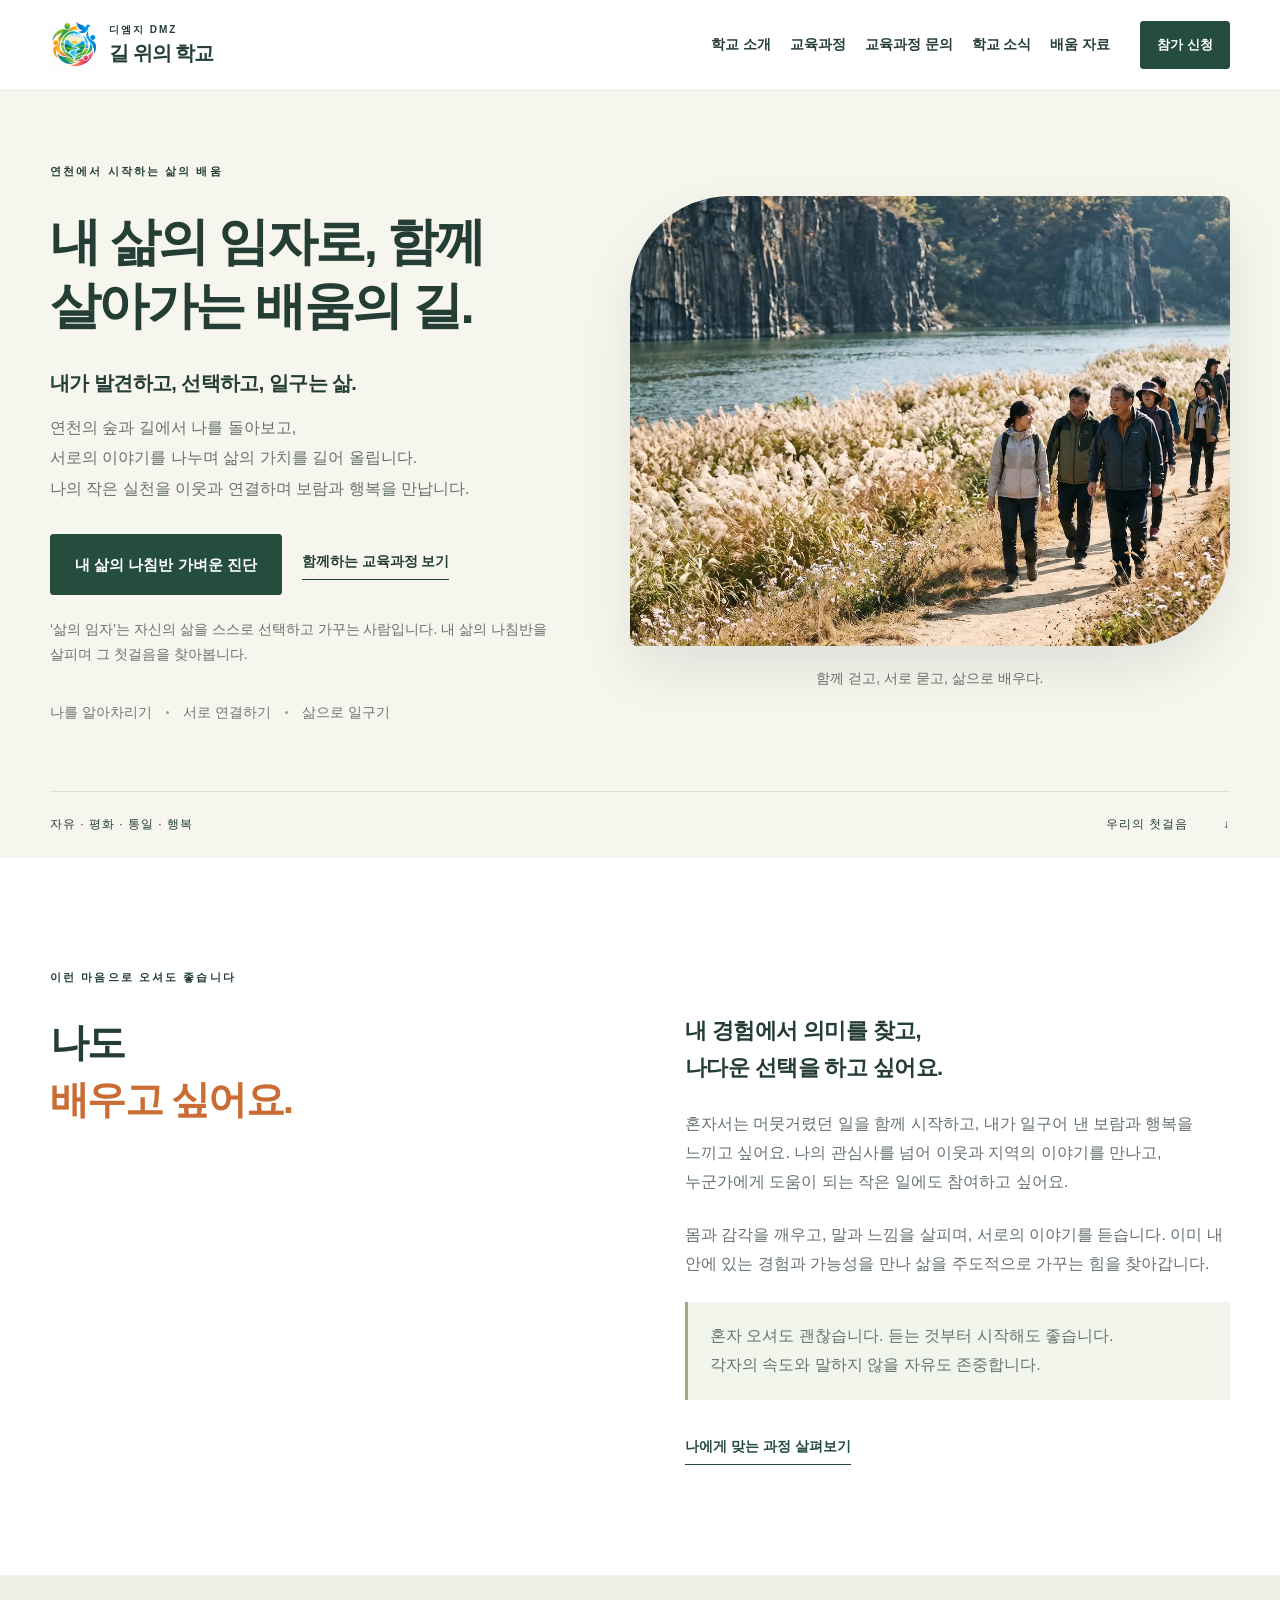
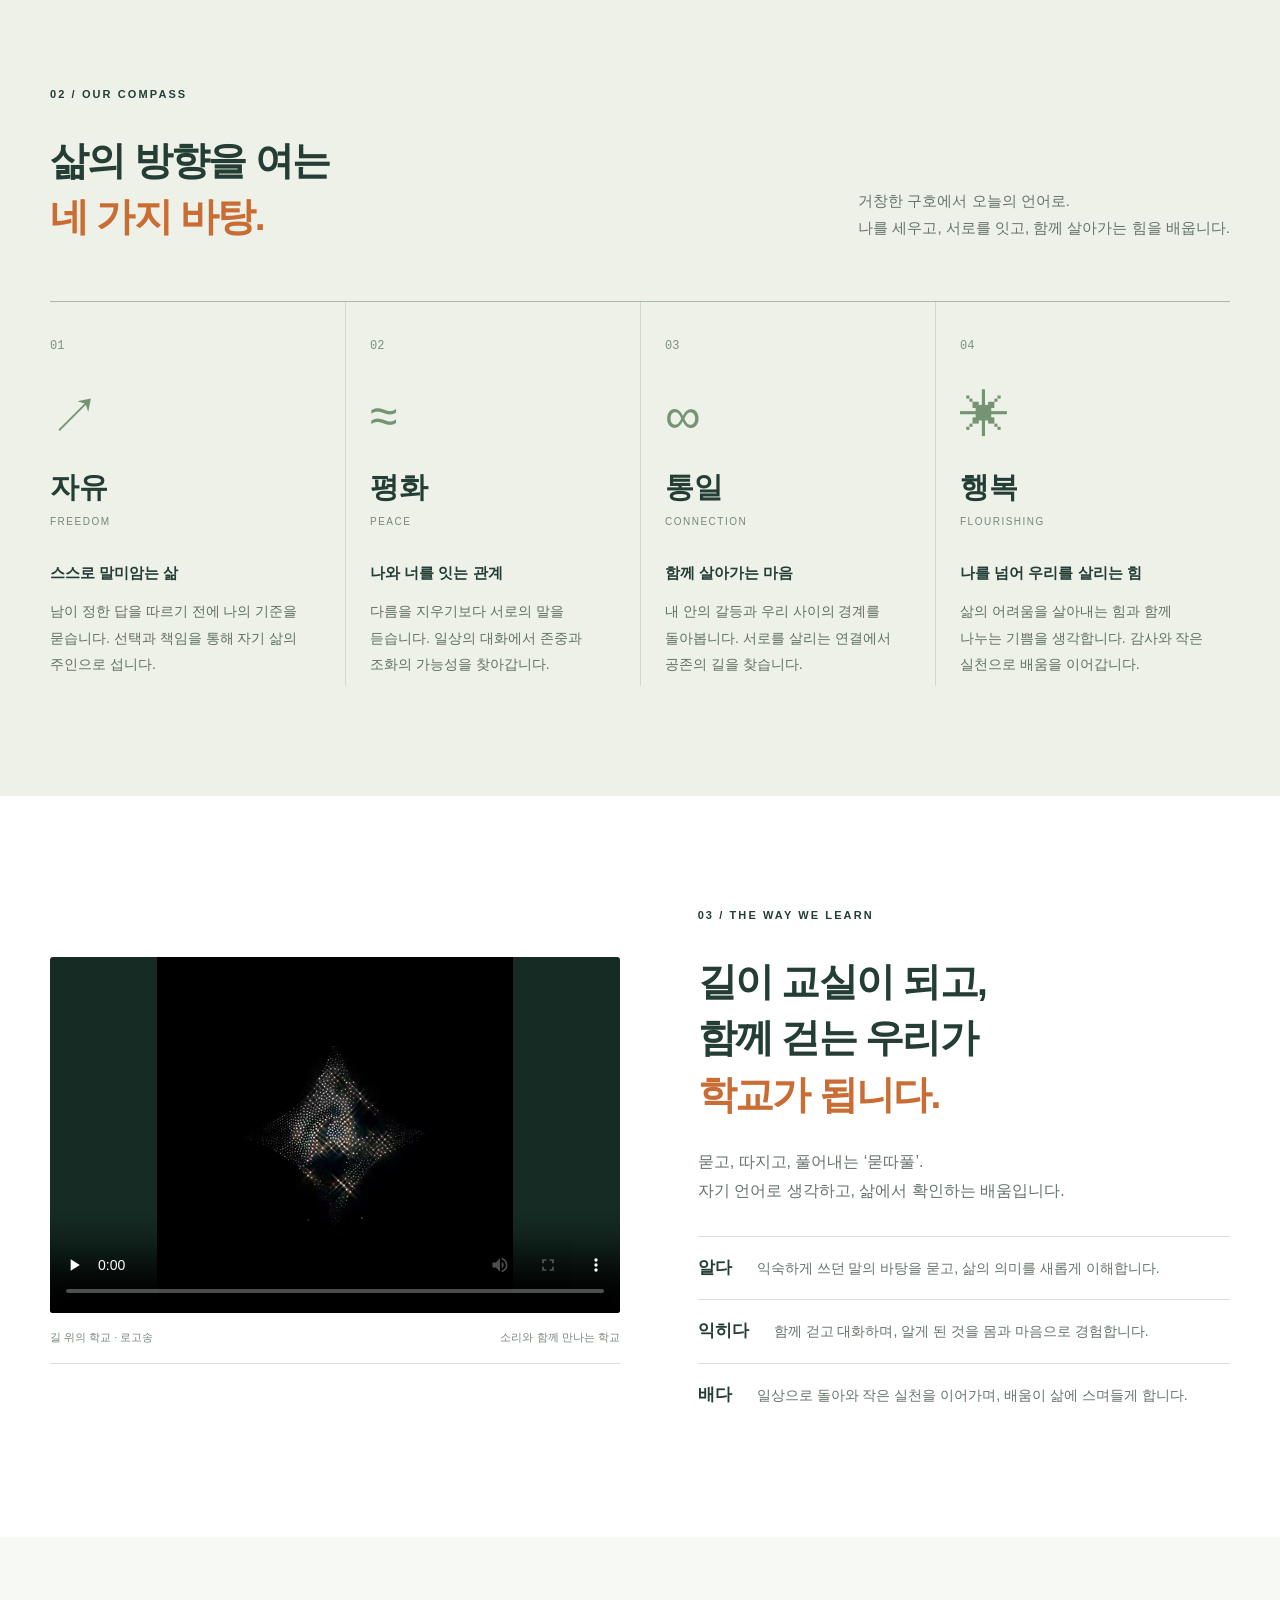
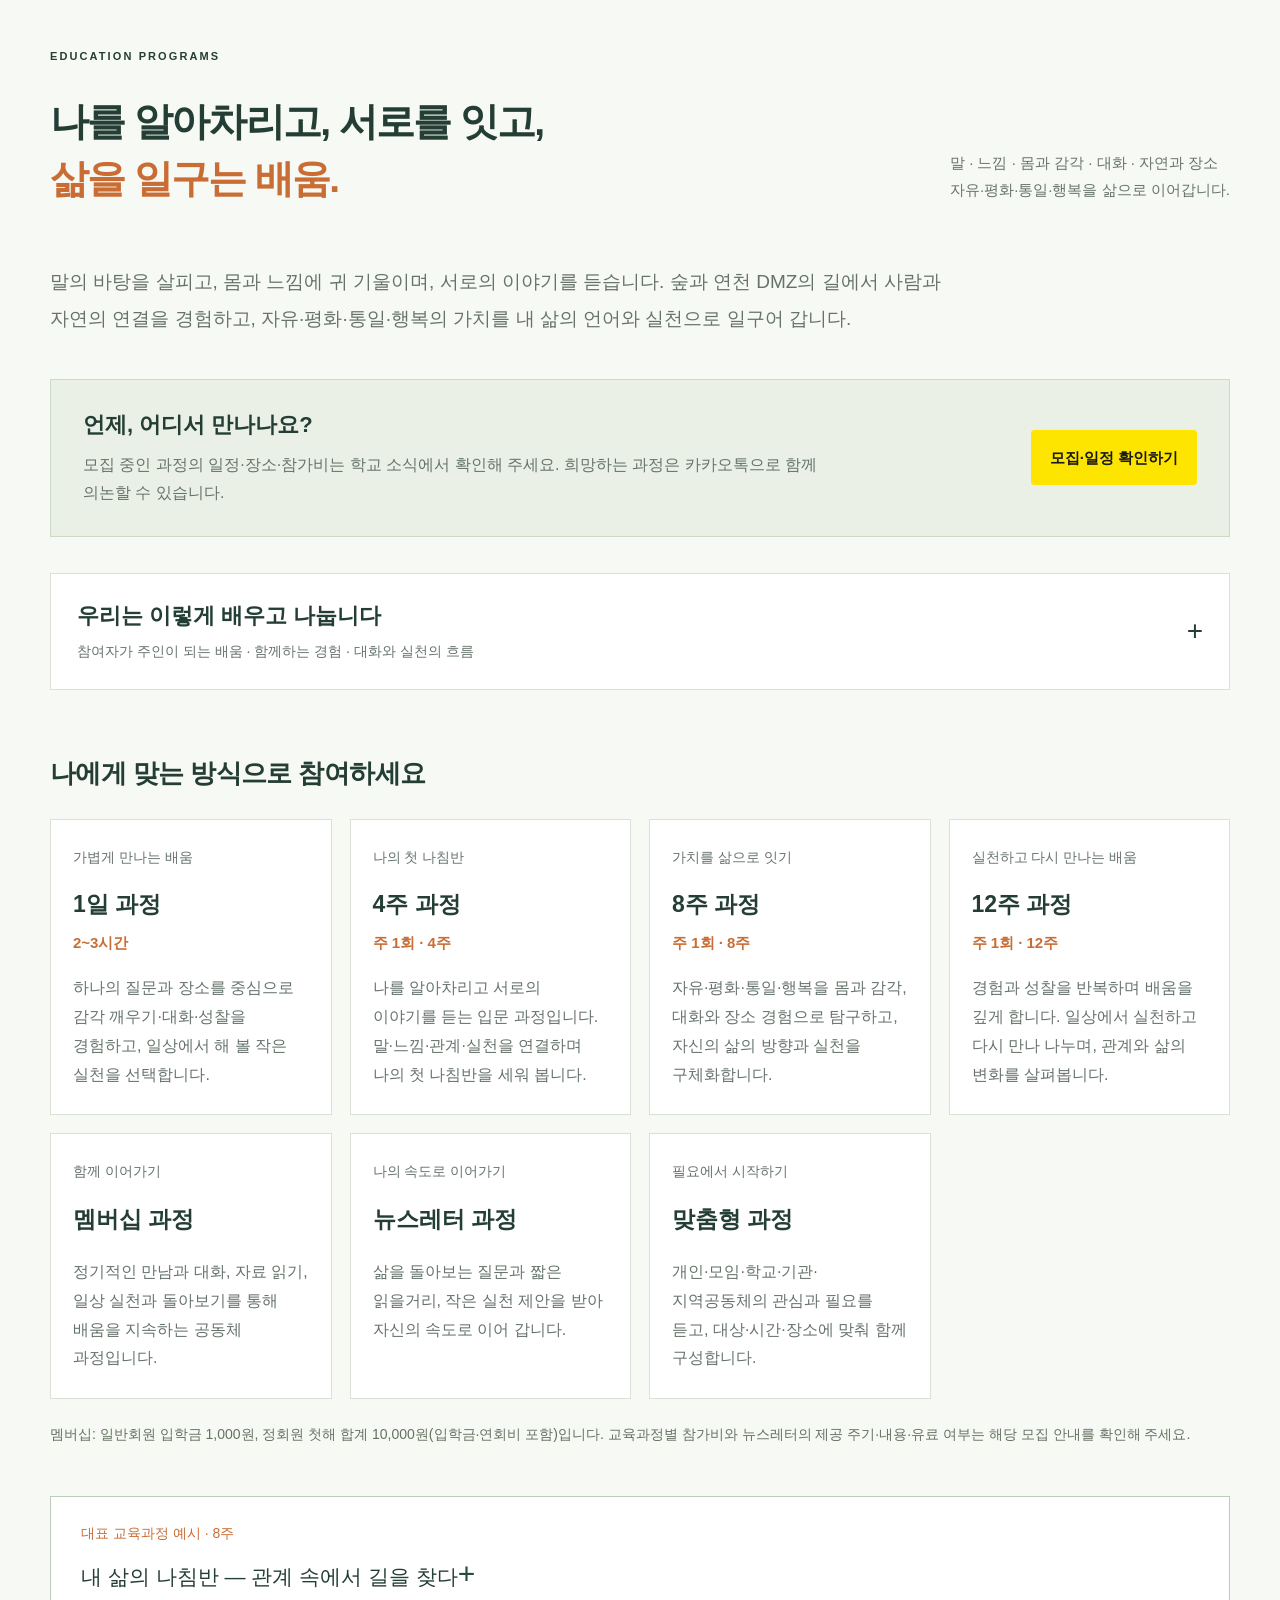
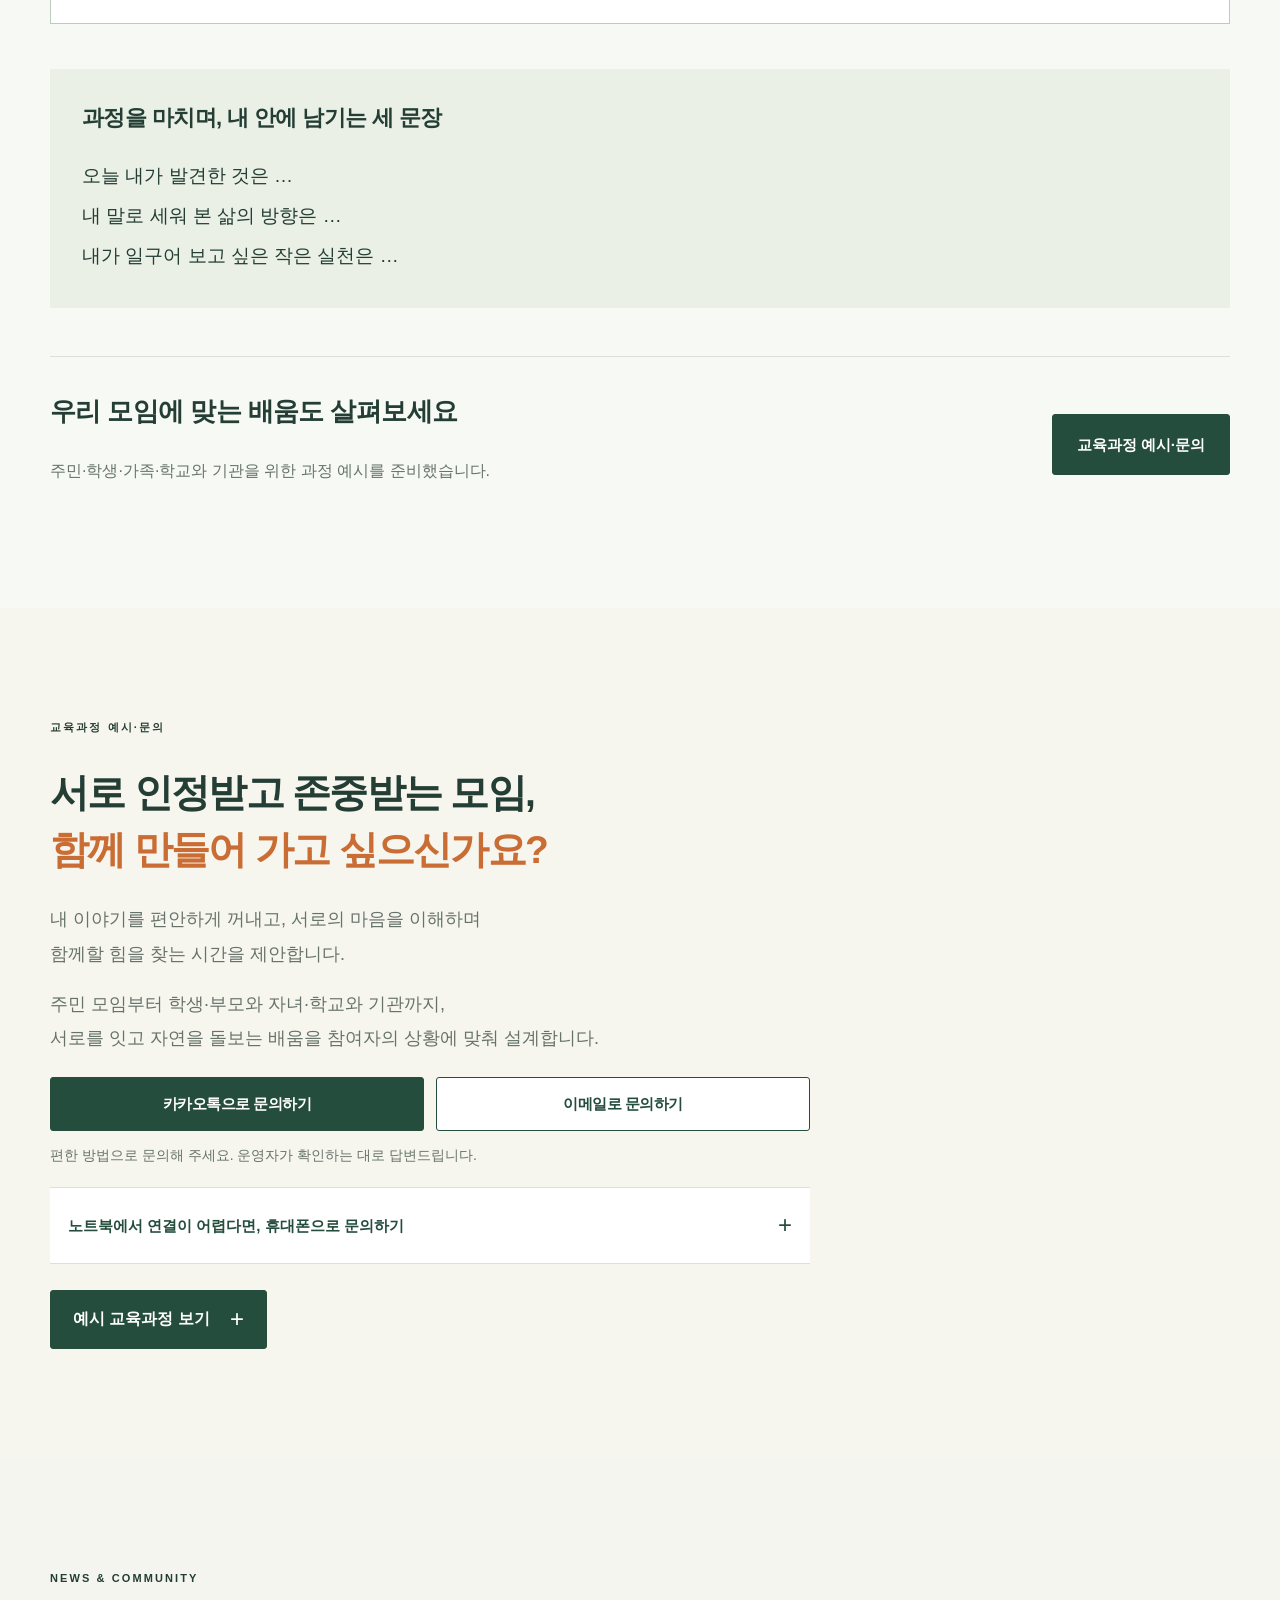
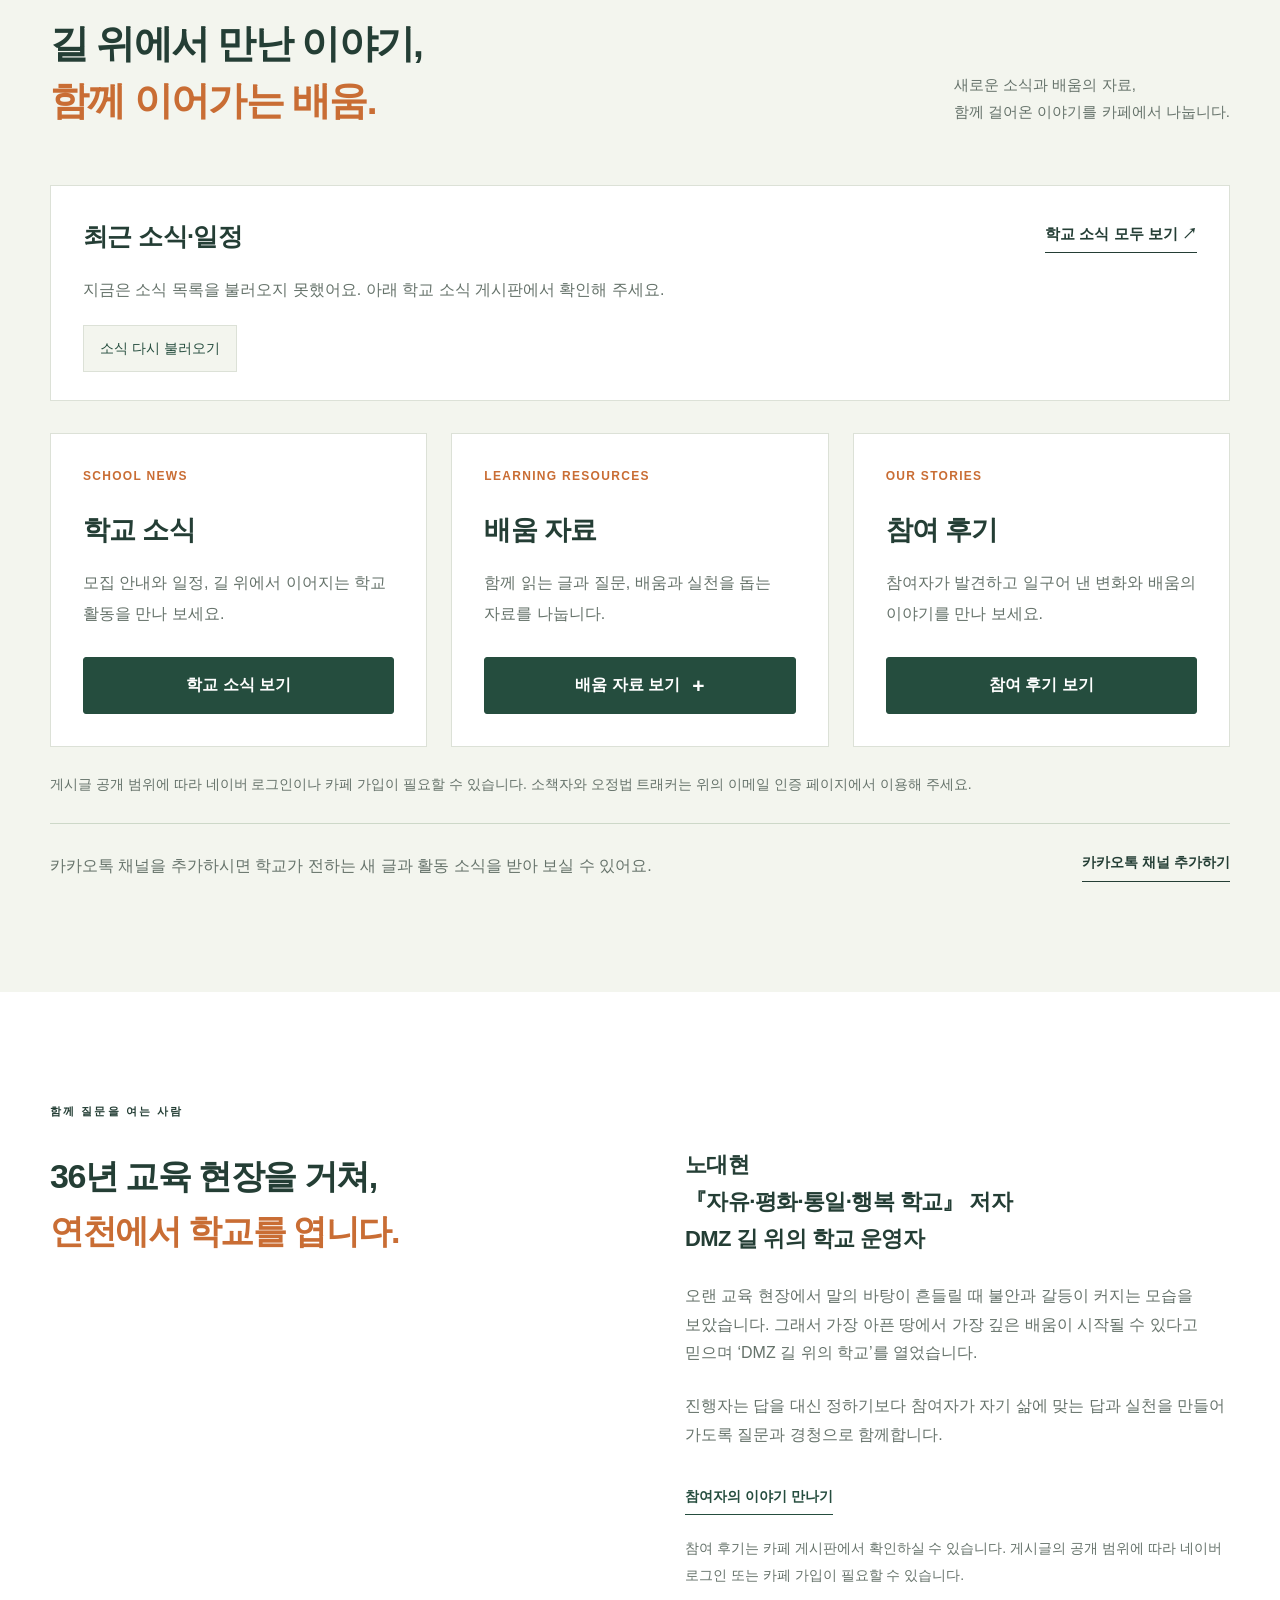
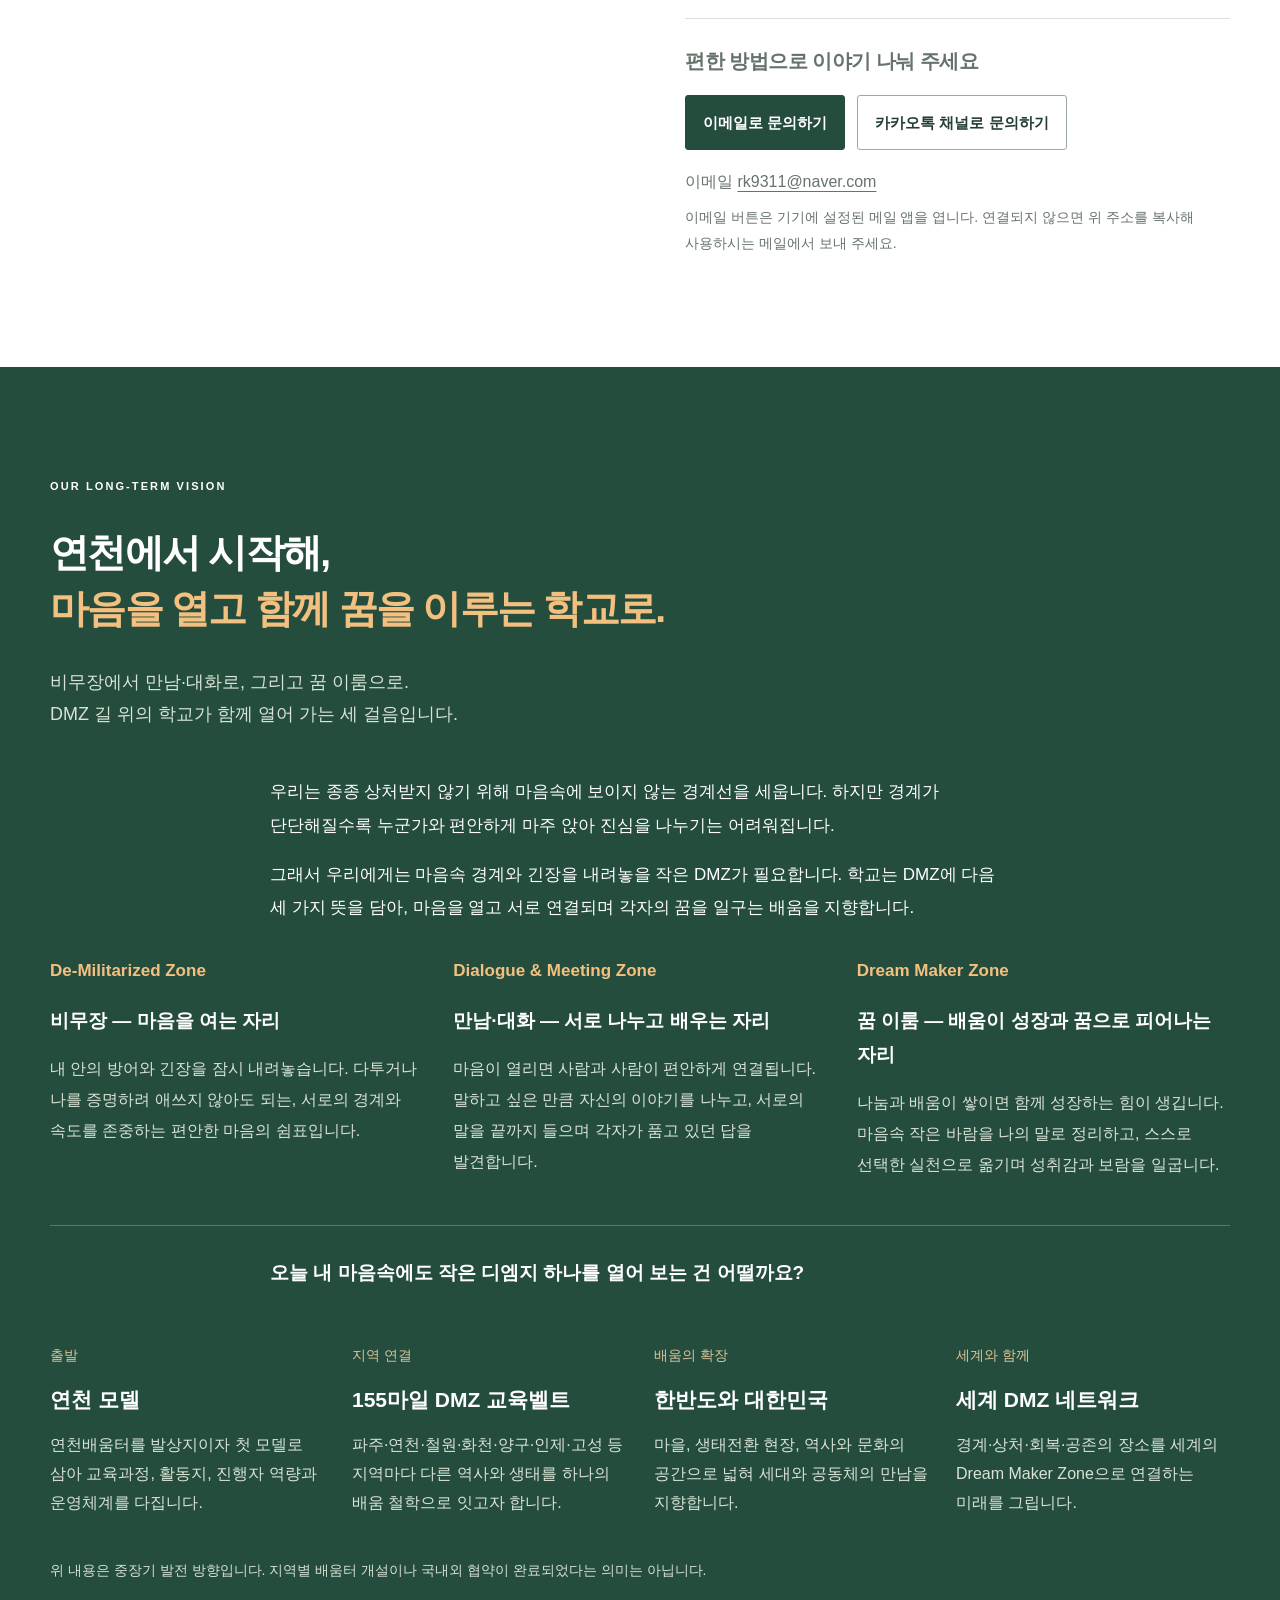
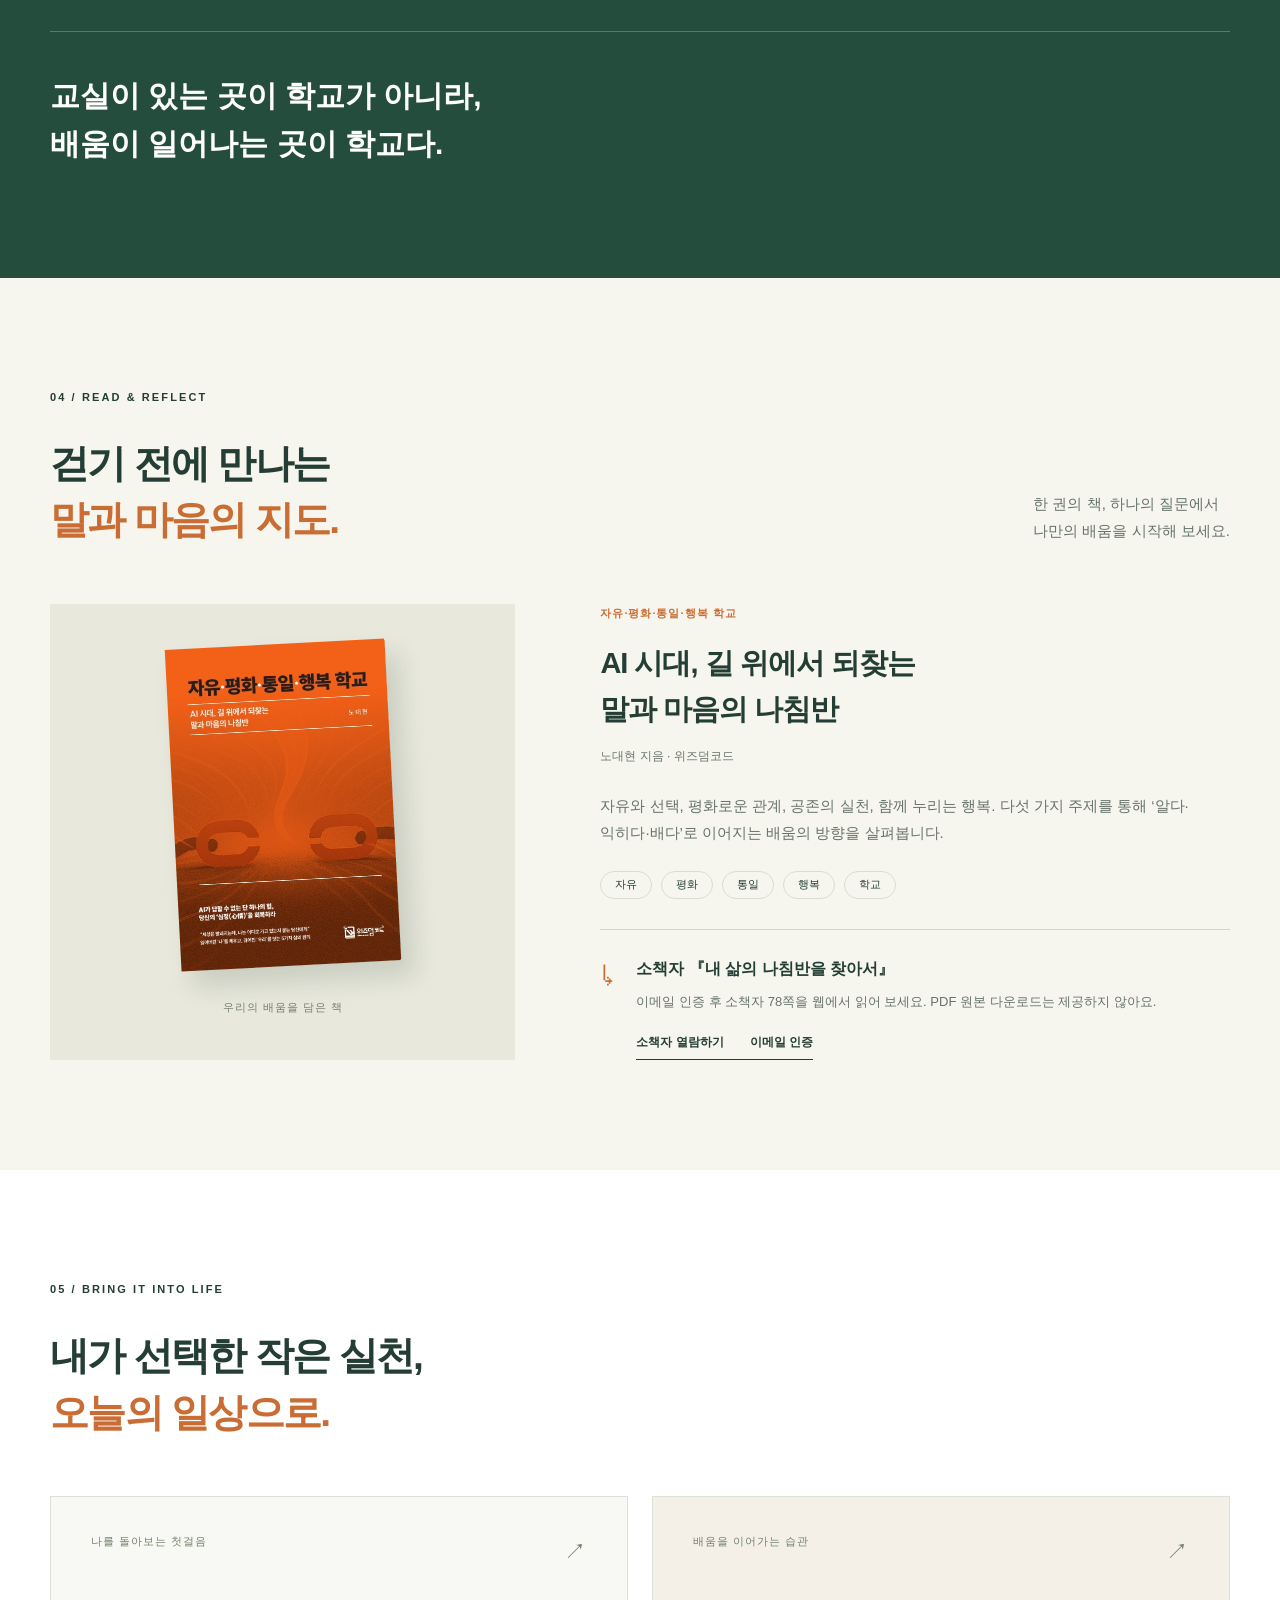
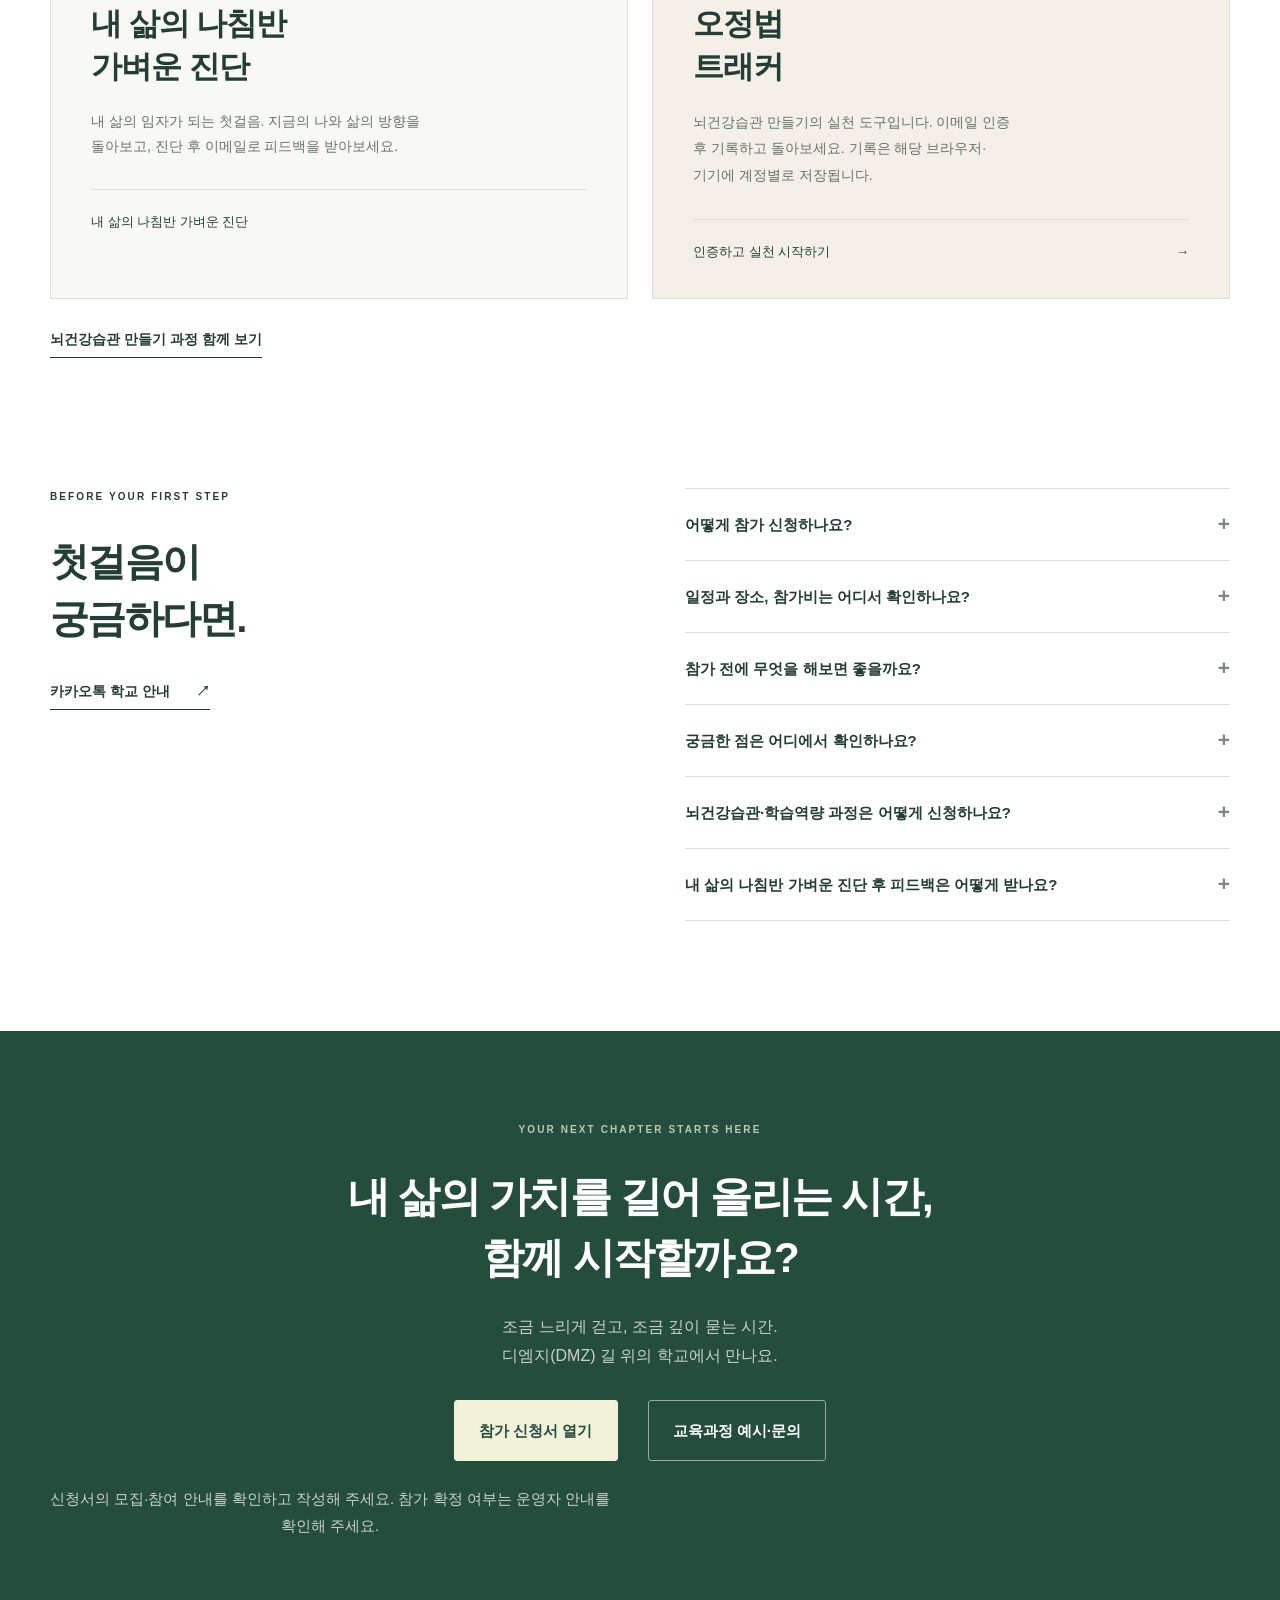
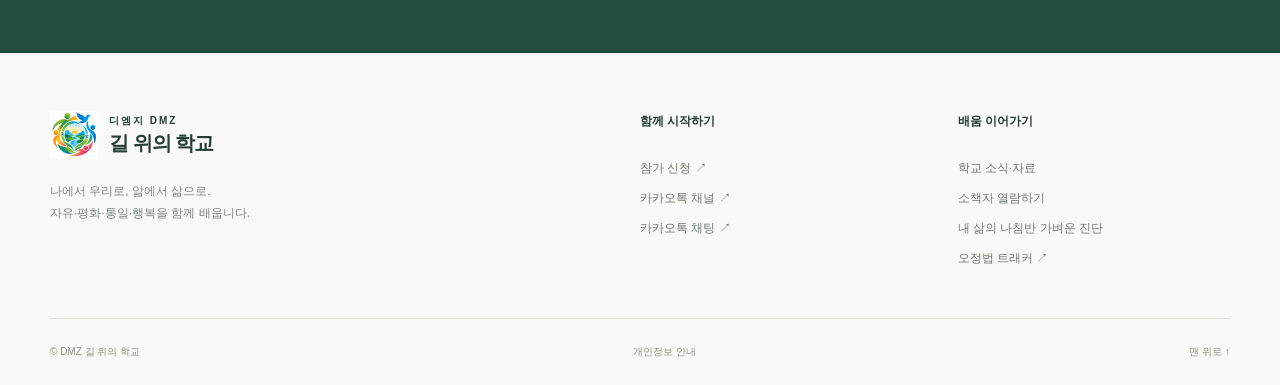
==== commit f05c6554: "Add files via upload" ====
--- a/index.html
+++ b/index.html
@@ -4,7 +4,7 @@
 <title>DMZ 길 위의 학교 | 내 삶의 임자가 되는 배움</title>
 <meta name="description" content="내 삶의 가치를 길어 올리고, 이웃과 연결되며, 보람과 행복을 일구는 배움. 연천의 길에서 시작하는 참여형 교육과정.">
 <meta property="og:title" content="DMZ 길 위의 학교 — 내 삶의 나침반을 찾아서"><meta property="og:description" content="함께 걷고, 서로 묻고, 삶으로 배우는 학교."><meta property="og:type" content="website"><meta name="theme-color" content="#254d3e">
-<link rel="icon" href="assets/logo.png"><link rel="stylesheet" href="style.css?v=20261128-family"><script src="app.js" defer=""></script>
+<link rel="icon" href="assets/logo.png"><link rel="stylesheet" href="style.css?v=20261128-inquiry"><script src="app.js?v=20261128-inquiry" defer=""></script>
 <script src="news.js" defer="" data-sheet-id="1Gr6EIN_C6Hx48fEkBrF39PbIJ0kwt_T243jyhmLf19w" data-sheet-gid="470435636"></script>
 </head>
 <body>
@@ -46,7 +46,7 @@
 <li><div><span>7주 · 행복</span><h4>함께 살아있음의 기쁨과 살리는 힘</h4></div><p>자연 속에서 머물고 선택하며 소중한 가치를 다시 발견합니다. 삶의 만족과 의미, 감사와 관계적 안녕, 기여와 보람을 나눕니다.</p></li>
 <li><div><span>8주 · 나의 나침반 선언</span><h4>삶의 언어를 다시 세우고 걸어 나가기</h4></div><p>숲길 전체의 경험과 귀환을 정리하고 음미합니다. 네 가치를 자신의 언어로 통합해 삶의 방향을 세우고, 언제·어디서·어떻게 실천할지 선택합니다.</p></li></ol><p class="course-note">대상과 장소, 계절과 운영 여건, 참여자의 질문과 필요에 따라 활동과 순서를 조정합니다. 개별 주제의 체험 과정이나 연속 과정으로 구성할 수 있습니다.</p></div></details>
 <div class="program-reflection"><h3>과정을 마치며, 내 안에 남기는 세 문장</h3><p>오늘 내가 발견한 것은 …<br>내 말로 세워 본 삶의 방향은 …<br>내가 일구어 보고 싶은 작은 실천은 …</p></div>
-<div class="program-inquiry"><div><h3>우리 모임에 맞는 배움도 살펴보세요</h3><p>주민·학생·가족·학교와 기관을 위한 과정 예시를 준비했습니다.</p></div><a class="button" href="#proposals">교육과정 예시·문의</a></div></div></section><section class="section proposal-section" id="proposals"><div class="wrap"><div class="proposal-invitation"><p class="eyebrow">교육과정 예시·문의</p><h2>서로 인정받고 존중받는 모임,<br><em>함께 만들어 가고 싶으신가요?</em></h2><p>내 이야기를 편안하게 꺼내고, 서로의 마음을 이해하며<br class="desktop"> 함께할 힘을 찾는 시간을 제안합니다.</p><p>주민 모임부터 학생·부모와 자녀·학교와 기관까지,<br class="desktop"> 서로를 잇고 자연을 돌보는 배움을 참여자의 상황에 맞춰 설계합니다.</p><p class="proposal-direct-contact"><a class="text-link" href="https://pf.kakao.com/_qJvMX/chat" target="_blank" rel="noopener noreferrer">교육과정 상담하기</a></p></div><details id="proposal-options" class="proposal-options proposal-picker"><summary><span data-picker-label="">예시 교육과정 보기</span></summary><div class="proposal-picker-content"><h3>지금 우리에게 필요한 배움은 무엇인가요?</h3><p class="proposal-options-note">마음이 머무는 장면을 골라보세요. 카드의 ‘체험 구성 살펴보기’를 누르면 대상과 활동, 가져갈 것을 확인할 수 있습니다. 현재 모집 공고는 학교 소식에서 확인해 주세요.</p><div class="proposal-card-grid"><article class="proposal-preview-card" aria-labelledby="course-title-neighbors"><img src="assets/course-neighbors.webp" alt="강변에서 이웃들이 지도를 펼치고 좋아하는 장소를 나누는 일러스트" width="720" height="540" class="course-card-thumbnail"><div class="course-card-content"><p class="course-card-audience">주민 · 동아리 · 지역 모임</p><h3 id="course-title-neighbors">연천에서 다시 만나는 나와 이웃</h3><p class="course-card-scene"><span>늘 걷던 길, 이웃과 새롭게 봅니다.</span><span>서로 아끼는 장소를 지도에 담습니다.</span><span class="course-card-takeaway">내 손으로 만든 가치 지도를 가져갑니다.</span><span class="course-card-takeaway">다음에 함께할 작은 약속도 남깁니다.</span></p><details class="proposal course-card-details" id="proposal-neighbors" data-proposal=""><summary><span class="course-detail-label">체험 구성 살펴보기</span><span class="course-detail-icon" aria-hidden="true">+</span></summary><div class="proposal-body"><p class="proposal-purpose">나와 지역을 긍정적으로 바라보고, 모임과 모임 사이의 경계를 넘어 함께할 작은 일을 찾습니다.</p><dl class="proposal-meta"><div><dt>함께할 분</dt><dd>주민, 동아리, 파크골프 등 생활체육 모임, 지역공동체</dd></div><div><dt>구성 예시</dt><dd>1일 2~3시간 또는 4회기 구성 예시</dd></div></dl><h4>이렇게 만나고 나눕니다</h4><ol><li>몸과 감각을 깨우며 연천의 길·자연·생활 공간 만나기</li><li>내가 살아온 이야기와 우리 동네의 소중한 가치 나누기</li><li>서로 다른 관심과 경험에서 공통의 필요 찾기</li><li>이웃에게 도움이 되는 작은 공동실천 선택하기</li></ol><div class="proposal-result"><h4>내가 일구어 가져가는 것</h4><p>우리 동네의 가치 한 가지와 함께 해 볼 실천 한 가지</p></div><div class="proposal-consult"><p>우리 모임과 이웃 모임이 함께할 계기를 만들고 싶으신가요?</p><a class="button" href="https://pf.kakao.com/_qJvMX/chat" target="_blank" rel="noopener noreferrer">이 과정으로 상담하기</a></div><p class="proposal-note">상담창에 과정 이름과 대상·희망 인원·시간·장소를 남겨 주세요. 회기와 인원, 장소 조건, 준비물과 비용은 협의 후 안내합니다.</p></div></details></div></article><article class="proposal-preview-card" aria-labelledby="course-title-joy"><img src="assets/course-joy.webp" alt="학생들이 종이를 접어 작은 다리를 만들고 함께 시험하는 일러스트" width="720" height="540" class="course-card-thumbnail"><div class="course-card-content"><p class="course-card-audience">학생 · 학급 · 청소년 모임</p><h3 id="course-title-joy">배움의 즐거움을 찾는 시간</h3><p class="course-card-scene"><span>종이 한 장으로 다리를 세워 봅니다.</span><span>답보다 내가 찾은 방법을 나눕니다.</span><span class="course-card-takeaway">작은 작품과 함께</span><span class="course-card-takeaway">나만의 배움 사용설명서를 가져갑니다.</span></p><details class="proposal course-card-details" id="proposal-joy" data-proposal=""><summary><span class="course-detail-label">체험 구성 살펴보기</span><span class="course-detail-icon" aria-hidden="true">+</span></summary><div class="proposal-body"><p class="proposal-purpose">질문하고 시도하는 경험을 통해 배우는 즐거움을 발견하고, 스스로 시작하고 이어가는 방법을 찾아갑니다.</p><dl class="proposal-meta"><div><dt>함께할 분</dt><dd>초·중·고 학생 모임, 학급, 청소년 배움 공동체</dd></div><div><dt>구성 예시</dt><dd>1일 체험 또는 4회기 구성 예시</dd></div></dl><h4>이렇게 만나고 나눕니다</h4><ol><li>몸과 감각을 깨우며 지금의 상태 알아차리기</li><li>내가 궁금한 질문과 몰입했던 경험 나누기</li><li>도움을 요청하고 서로의 시도를 응원하는 대화</li><li>작은 목표를 선택하고 실행·돌아보기 이어가기</li></ol><div class="proposal-result"><h4>내가 일구어 가져가는 것</h4><p>내가 선택한 배움 목표와 나에게 맞는 실천 방법</p></div><div class="proposal-consult"><p>아이들이 질문하고 시도하는 분위기를 함께 만들고 싶으신가요?</p><a class="button" href="https://pf.kakao.com/_qJvMX/chat" target="_blank" rel="noopener noreferrer">이 과정으로 상담하기</a></div><p class="proposal-note">상담창에 과정 이름과 대상·희망 인원·시간·장소를 남겨 주세요. 회기와 인원, 장소 조건, 준비물과 비용은 협의 후 안내합니다.</p></div></details></div></article><article class="proposal-preview-card" aria-labelledby="course-title-custom"><img src="assets/course-custom.webp" alt="원형으로 앉아 서로의 이야기를 편안히 듣는 사람들의 일러스트" width="720" height="540" class="course-card-thumbnail"><div class="course-card-content"><p class="course-card-audience">학교 · 기관 · 활동가 · 구성원 모임</p><h3 id="course-title-custom">학교·기관 맞춤형 프로그램</h3><p class="course-card-scene"><span>내 말을 끝까지 들어주는 사람을 만납니다.</span><span>서로의 뜻을 확인하며 마음을 엽니다.</span><span class="course-card-takeaway">우리 모임에서 시험해 볼</span><span class="course-card-takeaway">작은 대화 약속 두 가지를 가져갑니다.</span></p><details class="proposal course-card-details" id="proposal-custom" data-proposal=""><summary><span class="course-detail-label">체험 구성 살펴보기</span><span class="course-detail-icon" aria-hidden="true">+</span></summary><div class="proposal-body"><p class="proposal-purpose">서로 인정받고 존중받는 경험을 바탕으로, 이야기를 편안하게 꺼내고 함께할 힘을 찾는 분위기를 만듭니다.</p><dl class="proposal-meta"><div><dt>함께할 분</dt><dd>학교, 기관, 주민 활동가, 조직과 공동체</dd></div><div><dt>구성 예시</dt><dd>대상·시간·장소·관심 과제에 맞춰 협의</dd></div></dl><h4>이렇게 만나고 나눕니다</h4><ol><li>각자가 바라는 인정과 존중, 관계의 필요 알아차리기</li><li>이마고 대화·회복적 질문을 활용한 경청과 공감 연습</li><li>갈등과 차이 속에서 서로의 경험과 관점 살피기</li><li>함께 지킬 약속과 작은 공동과제 정하기</li></ol><div class="proposal-result"><h4>내가 일구어 가져가는 것</h4><p>우리 모임이 합의한 관계의 약속과 실행 계획</p></div><div class="proposal-consult"><p>우리 학교·기관의 상황에 맞는 과정을 함께 설계하고 싶으신가요?</p><a class="button" href="https://pf.kakao.com/_qJvMX/chat" target="_blank" rel="noopener noreferrer">이 과정으로 상담하기</a></div><p class="proposal-note">상담창에 과정 이름과 대상·희망 인원·시간·장소를 남겨 주세요. 회기와 인원, 장소 조건, 준비물과 비용은 협의 후 안내합니다.</p></div></details></div></article><article class="proposal-preview-card" aria-labelledby="course-title-brain"><img src="assets/course-brain.webp" alt="물 한 잔과 휴대폰 옆에서 작은 습관을 기록하는 사람의 일러스트" width="720" height="540" class="course-card-thumbnail"><div class="course-card-content"><p class="course-card-audience">성인 · 주민 모임 · 학교 · 기관</p><h3 id="course-title-brain">뇌건강습관 만들기</h3><p class="course-card-scene"><span>오늘의 숨과 움직임을 천천히 살핍니다.</span><span>오정법에서 나에게 맞는 하나를 고릅니다.</span><span class="course-card-takeaway">트래커의 첫 기록과 함께</span><span class="course-card-takeaway">7일 동안 해볼 작은 습관을 가져갑니다.</span></p><details class="proposal course-card-details" id="proposal-brain" data-proposal=""><summary><span class="course-detail-label">체험 구성 살펴보기</span><span class="course-detail-icon" aria-hidden="true">+</span></summary><div class="proposal-body"><p class="proposal-purpose">뇌의 특성과 작동, 배움과 생활습관에 관한 기초 내용을 자신의 일상과 연결해 이해하고, 오정법 트래커를 핵심 실천 도구로 활용합니다.</p><dl class="proposal-meta"><div><dt>함께할 분</dt><dd>건강한 일상 습관에 관심 있는 성인, 주민 모임, 학교·기관</dd></div><div><dt>구성 예시</dt><dd>이해·실습·기록·돌아보기를 연결한 4주 구성 예시</dd></div></dl><h4>이렇게 만나고 나눕니다</h4><ol><li>뇌의 특성과 작동, 주의·기억·학습을 일상 경험과 연결해 살펴보기</li><li>수면·움직임·쉼 등 나의 생활 리듬과 건강 습관 돌아보기</li><li>오정법의 뜻과 실천 방법을 이해하고 직접 경험하기</li><li>오정법 트래커에 작은 실천을 기록하며 지속 조건과 어려움 나누기</li></ol><div class="proposal-result"><h4>내가 일구어 가져가는 것</h4><p>나의 뇌건강습관 실천 계획과 오정법 기록</p></div><div class="proposal-tool"><p><strong>과정의 핵심 실천 도구 · 오정법 트래커</strong><br>방법을 이해한 뒤, 나에게 맞는 작은 실천을 선택하고 기록하며 돌아봅니다.</p><a class="text-link" href="https://rhodaehyeon.github.io/dmz-tracker/" target="_blank" rel="noopener noreferrer">오정법 트래커 살펴보기</a></div><p class="proposal-note">일상 습관을 살피는 교육과정이며, 질환의 진단·치료나 특정 건강 효과를 보장하지 않습니다.</p><div class="proposal-consult"><p>알고 있는 건강 습관을 일상에서 꾸준히 이어가고 싶으신가요?</p><a class="button" href="https://pf.kakao.com/_qJvMX/chat" target="_blank" rel="noopener noreferrer">이 과정으로 상담하기</a></div><p class="proposal-note">상담창에 과정 이름과 대상·희망 인원·시간·장소를 남겨 주세요. 회기와 인원, 장소 조건, 준비물과 비용은 협의 후 안내합니다.</p></div></details></div></article><article class="proposal-preview-card" aria-labelledby="course-title-learning"><img src="assets/course-learning.webp" alt="아이가 직접 만든 배움 계획을 부모가 옆에서 경청하는 일러스트" width="720" height="540" class="course-card-thumbnail"><div class="course-card-content"><p class="course-card-audience">학생과 부모 · 보호자</p><h3 id="course-title-learning">학습역량 진단하고 확장하기</h3><p class="course-card-scene"><span>아이가 몰입했던 순간부터 듣습니다.</span><span>부모는 필요한 도움을 묻습니다.</span><span class="course-card-takeaway">아이의 배움 지도와</span><span class="course-card-takeaway">함께 써 내려간 동반자 약속을 가져갑니다.</span></p><details class="proposal course-card-details" id="proposal-learning" data-proposal=""><summary><span class="course-detail-label">체험 구성 살펴보기</span><span class="course-detail-icon" aria-hidden="true">+</span></summary><div class="proposal-body"><p class="proposal-purpose">아이가 자연스럽게 흥미를 보이고 잘하는 것, 경험과 연습으로 넓혀 가는 역량을 함께 살핍니다. 부모와 자녀가 협력하는 동반자가 되어 학교생활의 주도성·기쁨·만족을 일구도록 돕습니다.</p><dl class="proposal-meta"><div><dt>함께할 분</dt><dd>학생 개인과 부모·보호자, 학생을 지원하는 학교·기관</dd></div><div><dt>구성 예시</dt><dd>학생별 탐색·부모와 자녀 대화·실천·돌아보기로 구성</dd></div></dl><h4>이렇게 만나고 나눕니다</h4><ol><li>대화·자기점검·관찰을 통해 흥미·강점·현재의 학습 경험 살펴보기</li><li>학생의 목표와 어려움을 학생 자신의 말로 표현하기</li><li>부모와 자녀가 판단과 비교를 내려놓고 서로의 필요 듣기</li><li>학생이 선택한 작은 실행 계획과 부모의 지원 방법 정하기</li><li>실행 경험을 함께 돌아보고 다음 시도를 조정하기</li></ol><div class="proposal-result"><h4>내가 일구어 가져가는 것</h4><p>학생이 주도하는 배움 계획과 부모·자녀의 협력 약속</p></div><p class="proposal-note">여기서 진단은 학습 경험과 현재의 필요를 함께 탐색하는 과정입니다. 타고난 재능을 확정하거나 성적 향상을 보장하는 검사가 아닙니다. 별도 검사 도구를 사용하는 경우 도구·비용·개인정보 안내를 먼저 제공합니다.</p><div class="proposal-consult"><p>아이를 이끄는 부담에서 함께 배우는 동반자로 만나고 싶으신가요?</p><a class="button" href="https://pf.kakao.com/_qJvMX/chat" target="_blank" rel="noopener noreferrer">이 과정으로 상담하기</a></div><p class="proposal-note">상담창에 과정 이름과 대상·희망 인원·시간·장소를 남겨 주세요. 회기와 인원, 장소 조건, 준비물과 비용은 협의 후 안내합니다.</p></div></details></div></article><article class="proposal-preview-card" aria-labelledby="course-title-climate"><img src="assets/course-climate.webp" alt="다회용 컵과 자원 흐름 그림을 놓고 함께 실천을 정하는 모임의 일러스트" width="720" height="540" class="course-card-thumbnail"><div class="course-card-content"><p class="course-card-audience">주민 · 학교 · 기관 · 기업 · 모임</p><h3 id="course-title-climate">탄소중립·ESG, 함께 만드는 기후회복</h3><p class="course-card-scene"><span>우리 모임이 쓰고 남긴 것을 펼쳐 봅니다.</span><span>환경과 사람에게 편한 선택을 찾습니다.</span><span class="course-card-takeaway">다음 모임에서 바로 시험할</span><span class="course-card-takeaway">실천 한 가지와 역할 약속을 가져갑니다.</span></p><details class="proposal course-card-details" id="proposal-climate" data-proposal=""><summary><span class="course-detail-label">체험 구성 살펴보기</span><span class="course-detail-icon" aria-hidden="true">+</span></summary><div class="proposal-body"><p class="proposal-purpose">탄소중립과 기후회복, ESG 경영의 의미를 우리 일과 생활에 연결해 살핍니다. 환경을 돌보고, 사람을 존중하고, 책임 있게 함께 결정하는 경험을 통해 지구와 더불어 살아가는 ‘지구 경영’을 작은 실천으로 구체화합니다.</p><dl class="proposal-meta"><div><dt>함께할 분</dt><dd>주민·동아리, 학교, 기관·기업, 지역공동체</dd></div><div><dt>구성 예시</dt><dd>1일 주제 탐색 또는 4회기 실천 프로젝트 구성 예시</dd></div></dl><h4>이렇게 만나고 나눕니다</h4><ol><li>내가 사는 지역의 자연과 일상에서 기후·환경의 변화와 질문 찾아보기</li><li>이동·에너지·소비·자원 사용을 살피며 바꿀 수 있는 선택 나누기</li><li>환경(E)·사람과 지역사회(S)·참여와 책임 있는 의사결정(G)을 우리 모임의 사례로 이해하기</li><li>각자의 필요와 여건을 듣고 함께 실행할 생활·조직의 과제 선택하기</li><li>실천 과정을 기록하고 어려움·발견·다음 행동을 함께 돌아보기</li></ol><div class="proposal-result"><h4>내가 일구어 가져가는 것</h4><p>우리 모임의 기후실천 약속과 역할·기간·돌아보기 방법을 담은 실행 계획</p></div><div class="proposal-consult"><p>환경에 대한 관심을 우리 모임이 함께하는 실천으로 이어가고 싶으신가요?</p><a class="button" href="https://pf.kakao.com/_qJvMX/chat" target="_blank" rel="noopener noreferrer">이 과정으로 상담하기</a></div><p class="proposal-note">상담창에 과정 이름과 대상·희망 인원·시간·장소를 남겨 주세요. 활동 장소와 이동 동선, 안전·접근성, 준비물과 비용은 대상·계절·현장 여건을 확인한 뒤 안내합니다.</p></div></details></div></article><article class="proposal-preview-card" aria-labelledby="course-title-ecology"><img src="assets/course-ecology.webp" alt="숲과 물길 곁에서 잎을 관찰하고 엽서를 그리는 가족의 일러스트" width="720" height="540" class="course-card-thumbnail"><div class="course-card-content"><p class="course-card-audience">학생 · 가족 · 주민 · 모임</p><h3 id="course-title-ecology">연천 생태체험학습</h3><p class="course-card-scene"><span>물소리 옆, 작은 잎 하나에 머뭅니다.</span><span>자연을 내 삶의 질문으로 만나 봅니다.</span><span class="course-card-takeaway">직접 그린 생태 엽서와</span><span class="course-card-takeaway">일상에서 해볼 작은 실천을 가져갑니다.</span></p><details class="proposal course-card-details" id="proposal-ecology" data-proposal=""><summary><span class="course-detail-label">체험 구성 살펴보기</span><span class="course-detail-icon" aria-hidden="true">+</span></summary><div class="proposal-body"><p class="proposal-purpose">운영자의 『연천 자연체험학습 자료집』 편집 경험을 바탕으로 구상하는 장소 기반 배움입니다. 습지와 물길, 숲과 지질, 물·에너지와 생활환경, 밤하늘과 지역의 역사를 연결해 살피며 사람과 자연이 함께 살아가는 가치를 자신의 말로 풀어냅니다.</p><dl class="proposal-meta"><div><dt>함께할 분</dt><dd>학생·학급, 가족, 주민 모임, 학교·기관</dd></div><div><dt>구성 예시</dt><dd>계절·연령·장소 여건에 맞춘 2~3시간 또는 연속 과정 예시</dd></div></dl><div class="proposal-tool ecology-topics"><h4>자료집에 담긴 장소와 주제</h4><ul><li><strong>습지와 생명</strong> — 은대리 용늪, 조개못, 백학저수지</li><li><strong>숲·물길·지질</strong> — 고대산, 차탄천, 한탄강 일원</li><li><strong>물·에너지·생활환경</strong> — 맑은물사업소, 하수처리, 양원리 탄광</li><li><strong>밤하늘·역사·야생화</strong> — 학생야영장의 천체 관찰, 선사유적지와 야생화</li></ul><p class="proposal-note">자료집의 장소별 원고 구성을 소개한 예시입니다. 실제 방문 장소와 활동은 현재의 접근·이용 가능 여부, 계절과 안전 여건을 확인한 뒤 정합니다.</p></div><h4>이렇게 만나고 나눕니다</h4><ol><li>숲·물·바람·흙을 몸과 오감으로 만나 지금의 느낌 알아차리기</li><li>걸으며 눈에 들어오는 생명과 풍경을 관찰하고 나만의 질문 만들기</li><li>자연의 흐름·다양성·서로 의지하는 관계를 자신의 경험과 연결해 대화하기</li><li>익숙한 지역에서 새롭게 발견한 가치와 지키고 싶은 것 나누기</li><li>자연과 이웃을 돌보는 작은 실천을 선택하고 기록하기</li></ol><div class="proposal-result"><h4>내가 일구어 가져가는 것</h4><p>나의 관찰·질문 기록과 연천의 가치 한 가지, 생활 속 생태실천 약속</p></div><div class="proposal-consult"><p>연천의 자연에서 보고 느낀 것을 아이들과 주민의 삶으로 이어가고 싶으신가요?</p><a class="button" href="https://pf.kakao.com/_qJvMX/chat" target="_blank" rel="noopener noreferrer">이 과정으로 상담하기</a></div><p class="proposal-note">상담창에 과정 이름과 대상·희망 인원·시간·장소를 남겨 주세요. 활동 장소와 이동 동선, 안전·접근성, 준비물과 비용은 대상·계절·현장 여건을 확인한 뒤 안내합니다.</p></div></details></div></article><article class="proposal-preview-card" aria-labelledby="course-title-family"><img src="assets/course-family.webp" alt="원탁에 둘러앉아 차례로 이야기하고 서로의 말을 듣는 가족의 일러스트" width="720" height="540" class="course-card-thumbnail"><div class="course-card-content"><p class="course-card-audience">부부 · 부모와 자녀 · 다양한 가족 구성원</p><h3 id="course-title-family">서로의 언덕이 되는 가족</h3><p class="course-card-scene"><span>“오늘은 어땠어?” 잠시 듣고 머뭅니다.</span><span>우리 집에서 자주 오가는 말을 살핍니다.</span><span class="course-card-takeaway">서로에게 힘이 되는 한 문장과</span><span class="course-card-takeaway">함께 정한 가족 대화 약속을 가져갑니다.</span></p><details class="proposal course-card-details" id="proposal-family" data-proposal=""><summary><span class="course-detail-label">체험 구성 살펴보기</span><span class="course-detail-icon" aria-hidden="true">+</span></summary><div class="proposal-body">
+<div class="program-inquiry"><div><h3>우리 모임에 맞는 배움도 살펴보세요</h3><p>주민·학생·가족·학교와 기관을 위한 과정 예시를 준비했습니다.</p></div><a class="button" href="#proposals">교육과정 예시·문의</a></div></div></section><section class="section proposal-section" id="proposals"><div class="wrap"><div class="proposal-invitation"><p class="eyebrow">교육과정 예시·문의</p><h2>서로 인정받고 존중받는 모임,<br><em>함께 만들어 가고 싶으신가요?</em></h2><p>내 이야기를 편안하게 꺼내고, 서로의 마음을 이해하며<br class="desktop"> 함께할 힘을 찾는 시간을 제안합니다.</p><p>주민 모임부터 학생·부모와 자녀·학교와 기관까지,<br class="desktop"> 서로를 잇고 자연을 돌보는 배움을 참여자의 상황에 맞춰 설계합니다.</p><div class="proposal-direct-contact inquiry-contact"><div class="inquiry-actions"><a class="button inquiry-kakao" href="https://pf.kakao.com/_qJvMX/chat">카카오톡으로 문의하기</a><a class="button inquiry-email" href="mailto:rk9311@naver.com?subject=%5BDMZ%20%EA%B8%B8%20%EC%9C%84%EC%9D%98%20%ED%95%99%EA%B5%90%5D%20%EA%B5%90%EC%9C%A1%EA%B3%BC%EC%A0%95%20%EB%AC%B8%EC%9D%98&amp;body=%EA%B4%80%EC%8B%AC%20%EA%B3%BC%EC%A0%95%3A%20%EA%B5%90%EC%9C%A1%EA%B3%BC%EC%A0%95%0A%EC%B0%B8%EC%97%AC%20%EB%8C%80%EC%83%81%3A%20%0A%ED%9D%AC%EB%A7%9D%20%EC%9D%B8%EC%9B%90%3A%20%0A%ED%9D%AC%EB%A7%9D%20%EC%8B%9C%EA%B0%84%3A%20%0A%EB%AC%B8%EC%9D%98%20%EB%82%B4%EC%9A%A9%3A%20%0A%0A">이메일로 문의하기</a></div><p class="inquiry-method-note">편한 방법으로 문의해 주세요. 운영자가 확인하는 대로 답변드립니다.</p><details class="inquiry-help"><summary><span class="inquiry-desktop-label">노트북에서 연결이 어렵다면, 휴대폰으로 문의하기</span><span class="inquiry-mobile-label">카카오톡 연결이 어려우신가요?</span><span aria-hidden="true">+</span></summary><div class="inquiry-help-content"><figure class="inquiry-qr"><img src="assets/kakao-inquiry-qr.png" alt="휴대폰에서 DMZ 길 위의 학교 카카오톡 채팅 주소를 여는 QR 코드" width="290" height="290" loading="lazy"><figcaption>휴대폰 카메라로 스캔해 주세요.</figcaption></figure><div class="inquiry-help-text"><p class="inquiry-desktop-tip"><strong>노트북에서 카카오톡 로그인이 번거로우면</strong><br>휴대폰 카메라로 QR을 읽고 카카오톡 실행 안내를 따라 주세요. 휴대폰의 카카오톡 설치·로그인 상태에 따라 안내가 나타날 수 있습니다.</p><p><strong>채팅방에 챗봇이 먼저 보이면</strong><br>‘운영자 문의’ → ‘운영자와 상담하기’를 선택한 뒤 문의를 남겨 주세요.</p><p><strong>이메일로 직접 보내셔도 됩니다.</strong><br><a class="inquiry-email-address" href="mailto:rk9311@naver.com">rk9311@naver.com</a></p><button type="button" class="inquiry-copy-button" data-inquiry-copy="rk9311@naver.com">이메일 주소 복사</button><p class="inquiry-copy-status" role="status" aria-live="polite"></p><p class="inquiry-small-note">이메일 버튼은 기기에 설정된 메일 앱을 엽니다. 앱이 연결되지 않으면 위 주소로 사용하시는 메일에서 보내 주세요.</p></div></div></details></div></div><details id="proposal-options" class="proposal-options proposal-picker"><summary><span data-picker-label="">예시 교육과정 보기</span></summary><div class="proposal-picker-content"><h3>지금 우리에게 필요한 배움은 무엇인가요?</h3><p class="proposal-options-note">마음이 머무는 장면을 골라보세요. 카드의 ‘체험 구성 살펴보기’를 누르면 대상과 활동, 가져갈 것을 확인할 수 있습니다. 현재 모집 공고는 학교 소식에서 확인해 주세요.</p><div class="proposal-card-grid"><article class="proposal-preview-card" aria-labelledby="course-title-neighbors"><img src="assets/course-neighbors.webp" alt="강변에서 이웃들이 지도를 펼치고 좋아하는 장소를 나누는 일러스트" width="720" height="540" class="course-card-thumbnail"><div class="course-card-content"><p class="course-card-audience">주민 · 동아리 · 지역 모임</p><h3 id="course-title-neighbors">연천에서 다시 만나는 나와 이웃</h3><p class="course-card-scene"><span>늘 걷던 길, 이웃과 새롭게 봅니다.</span><span>서로 아끼는 장소를 지도에 담습니다.</span><span class="course-card-takeaway">내 손으로 만든 가치 지도를 가져갑니다.</span><span class="course-card-takeaway">다음에 함께할 작은 약속도 남깁니다.</span></p><details class="proposal course-card-details" id="proposal-neighbors" data-proposal=""><summary><span class="course-detail-label">체험 구성 살펴보기</span><span class="course-detail-icon" aria-hidden="true">+</span></summary><div class="proposal-body"><p class="proposal-purpose">나와 지역을 긍정적으로 바라보고, 모임과 모임 사이의 경계를 넘어 함께할 작은 일을 찾습니다.</p><dl class="proposal-meta"><div><dt>함께할 분</dt><dd>주민, 동아리, 파크골프 등 생활체육 모임, 지역공동체</dd></div><div><dt>구성 예시</dt><dd>1일 2~3시간 또는 4회기 구성 예시</dd></div></dl><h4>이렇게 만나고 나눕니다</h4><ol><li>몸과 감각을 깨우며 연천의 길·자연·생활 공간 만나기</li><li>내가 살아온 이야기와 우리 동네의 소중한 가치 나누기</li><li>서로 다른 관심과 경험에서 공통의 필요 찾기</li><li>이웃에게 도움이 되는 작은 공동실천 선택하기</li></ol><div class="proposal-result"><h4>내가 일구어 가져가는 것</h4><p>우리 동네의 가치 한 가지와 함께 해 볼 실천 한 가지</p></div><div class="proposal-consult"><p>우리 모임과 이웃 모임이 함께할 계기를 만들고 싶으신가요?</p><div class="inquiry-actions"><a class="button inquiry-kakao" href="https://pf.kakao.com/_qJvMX/chat">카카오톡으로 문의하기</a><a class="button inquiry-email" href="mailto:rk9311@naver.com?subject=%5BDMZ%20%EA%B8%B8%20%EC%9C%84%EC%9D%98%20%ED%95%99%EA%B5%90%5D%20%EC%97%B0%EC%B2%9C%EC%97%90%EC%84%9C%20%EB%8B%A4%EC%8B%9C%20%EB%A7%8C%EB%82%98%EB%8A%94%20%EB%82%98%EC%99%80%20%EC%9D%B4%EC%9B%83%20%EB%AC%B8%EC%9D%98&amp;body=%EA%B4%80%EC%8B%AC%20%EA%B3%BC%EC%A0%95%3A%20%EC%97%B0%EC%B2%9C%EC%97%90%EC%84%9C%20%EB%8B%A4%EC%8B%9C%20%EB%A7%8C%EB%82%98%EB%8A%94%20%EB%82%98%EC%99%80%20%EC%9D%B4%EC%9B%83%0A%EC%B0%B8%EC%97%AC%20%EB%8C%80%EC%83%81%3A%20%0A%ED%9D%AC%EB%A7%9D%20%EC%9D%B8%EC%9B%90%3A%20%0A%ED%9D%AC%EB%A7%9D%20%EC%8B%9C%EA%B0%84%3A%20%0A%EB%AC%B8%EC%9D%98%20%EB%82%B4%EC%9A%A9%3A%20%0A%0A">이메일로 문의하기</a></div><p class="inquiry-card-note">카카오톡 실행·로그인이 어렵다면 이메일로 문의해 주세요.</p></div><p class="proposal-note">문의하실 때 과정 이름과 대상·희망 인원·시간·장소를 남겨 주세요. 회기와 인원, 장소 조건, 준비물과 비용은 협의 후 안내합니다.</p></div></details></div></article><article class="proposal-preview-card" aria-labelledby="course-title-joy"><img src="assets/course-joy.webp" alt="학생들이 종이를 접어 작은 다리를 만들고 함께 시험하는 일러스트" width="720" height="540" class="course-card-thumbnail"><div class="course-card-content"><p class="course-card-audience">학생 · 학급 · 청소년 모임</p><h3 id="course-title-joy">배움의 즐거움을 찾는 시간</h3><p class="course-card-scene"><span>종이 한 장으로 다리를 세워 봅니다.</span><span>답보다 내가 찾은 방법을 나눕니다.</span><span class="course-card-takeaway">작은 작품과 함께</span><span class="course-card-takeaway">나만의 배움 사용설명서를 가져갑니다.</span></p><details class="proposal course-card-details" id="proposal-joy" data-proposal=""><summary><span class="course-detail-label">체험 구성 살펴보기</span><span class="course-detail-icon" aria-hidden="true">+</span></summary><div class="proposal-body"><p class="proposal-purpose">질문하고 시도하는 경험을 통해 배우는 즐거움을 발견하고, 스스로 시작하고 이어가는 방법을 찾아갑니다.</p><dl class="proposal-meta"><div><dt>함께할 분</dt><dd>초·중·고 학생 모임, 학급, 청소년 배움 공동체</dd></div><div><dt>구성 예시</dt><dd>1일 체험 또는 4회기 구성 예시</dd></div></dl><h4>이렇게 만나고 나눕니다</h4><ol><li>몸과 감각을 깨우며 지금의 상태 알아차리기</li><li>내가 궁금한 질문과 몰입했던 경험 나누기</li><li>도움을 요청하고 서로의 시도를 응원하는 대화</li><li>작은 목표를 선택하고 실행·돌아보기 이어가기</li></ol><div class="proposal-result"><h4>내가 일구어 가져가는 것</h4><p>내가 선택한 배움 목표와 나에게 맞는 실천 방법</p></div><div class="proposal-consult"><p>아이들이 질문하고 시도하는 분위기를 함께 만들고 싶으신가요?</p><div class="inquiry-actions"><a class="button inquiry-kakao" href="https://pf.kakao.com/_qJvMX/chat">카카오톡으로 문의하기</a><a class="button inquiry-email" href="mailto:rk9311@naver.com?subject=%5BDMZ%20%EA%B8%B8%20%EC%9C%84%EC%9D%98%20%ED%95%99%EA%B5%90%5D%20%EB%B0%B0%EC%9B%80%EC%9D%98%20%EC%A6%90%EA%B1%B0%EC%9B%80%EC%9D%84%20%EC%B0%BE%EB%8A%94%20%EC%8B%9C%EA%B0%84%20%EB%AC%B8%EC%9D%98&amp;body=%EA%B4%80%EC%8B%AC%20%EA%B3%BC%EC%A0%95%3A%20%EB%B0%B0%EC%9B%80%EC%9D%98%20%EC%A6%90%EA%B1%B0%EC%9B%80%EC%9D%84%20%EC%B0%BE%EB%8A%94%20%EC%8B%9C%EA%B0%84%0A%EC%B0%B8%EC%97%AC%20%EB%8C%80%EC%83%81%3A%20%0A%ED%9D%AC%EB%A7%9D%20%EC%9D%B8%EC%9B%90%3A%20%0A%ED%9D%AC%EB%A7%9D%20%EC%8B%9C%EA%B0%84%3A%20%0A%EB%AC%B8%EC%9D%98%20%EB%82%B4%EC%9A%A9%3A%20%0A%0A">이메일로 문의하기</a></div><p class="inquiry-card-note">카카오톡 실행·로그인이 어렵다면 이메일로 문의해 주세요.</p></div><p class="proposal-note">문의하실 때 과정 이름과 대상·희망 인원·시간·장소를 남겨 주세요. 회기와 인원, 장소 조건, 준비물과 비용은 협의 후 안내합니다.</p></div></details></div></article><article class="proposal-preview-card" aria-labelledby="course-title-custom"><img src="assets/course-custom.webp" alt="원형으로 앉아 서로의 이야기를 편안히 듣는 사람들의 일러스트" width="720" height="540" class="course-card-thumbnail"><div class="course-card-content"><p class="course-card-audience">학교 · 기관 · 활동가 · 구성원 모임</p><h3 id="course-title-custom">학교·기관 맞춤형 프로그램</h3><p class="course-card-scene"><span>내 말을 끝까지 들어주는 사람을 만납니다.</span><span>서로의 뜻을 확인하며 마음을 엽니다.</span><span class="course-card-takeaway">우리 모임에서 시험해 볼</span><span class="course-card-takeaway">작은 대화 약속 두 가지를 가져갑니다.</span></p><details class="proposal course-card-details" id="proposal-custom" data-proposal=""><summary><span class="course-detail-label">체험 구성 살펴보기</span><span class="course-detail-icon" aria-hidden="true">+</span></summary><div class="proposal-body"><p class="proposal-purpose">서로 인정받고 존중받는 경험을 바탕으로, 이야기를 편안하게 꺼내고 함께할 힘을 찾는 분위기를 만듭니다.</p><dl class="proposal-meta"><div><dt>함께할 분</dt><dd>학교, 기관, 주민 활동가, 조직과 공동체</dd></div><div><dt>구성 예시</dt><dd>대상·시간·장소·관심 과제에 맞춰 협의</dd></div></dl><h4>이렇게 만나고 나눕니다</h4><ol><li>각자가 바라는 인정과 존중, 관계의 필요 알아차리기</li><li>이마고 대화·회복적 질문을 활용한 경청과 공감 연습</li><li>갈등과 차이 속에서 서로의 경험과 관점 살피기</li><li>함께 지킬 약속과 작은 공동과제 정하기</li></ol><div class="proposal-result"><h4>내가 일구어 가져가는 것</h4><p>우리 모임이 합의한 관계의 약속과 실행 계획</p></div><div class="proposal-consult"><p>우리 학교·기관의 상황에 맞는 과정을 함께 설계하고 싶으신가요?</p><div class="inquiry-actions"><a class="button inquiry-kakao" href="https://pf.kakao.com/_qJvMX/chat">카카오톡으로 문의하기</a><a class="button inquiry-email" href="mailto:rk9311@naver.com?subject=%5BDMZ%20%EA%B8%B8%20%EC%9C%84%EC%9D%98%20%ED%95%99%EA%B5%90%5D%20%ED%95%99%EA%B5%90%C2%B7%EA%B8%B0%EA%B4%80%20%EB%A7%9E%EC%B6%A4%ED%98%95%20%ED%94%84%EB%A1%9C%EA%B7%B8%EB%9E%A8%20%EB%AC%B8%EC%9D%98&amp;body=%EA%B4%80%EC%8B%AC%20%EA%B3%BC%EC%A0%95%3A%20%ED%95%99%EA%B5%90%C2%B7%EA%B8%B0%EA%B4%80%20%EB%A7%9E%EC%B6%A4%ED%98%95%20%ED%94%84%EB%A1%9C%EA%B7%B8%EB%9E%A8%0A%EC%B0%B8%EC%97%AC%20%EB%8C%80%EC%83%81%3A%20%0A%ED%9D%AC%EB%A7%9D%20%EC%9D%B8%EC%9B%90%3A%20%0A%ED%9D%AC%EB%A7%9D%20%EC%8B%9C%EA%B0%84%3A%20%0A%EB%AC%B8%EC%9D%98%20%EB%82%B4%EC%9A%A9%3A%20%0A%0A">이메일로 문의하기</a></div><p class="inquiry-card-note">카카오톡 실행·로그인이 어렵다면 이메일로 문의해 주세요.</p></div><p class="proposal-note">문의하실 때 과정 이름과 대상·희망 인원·시간·장소를 남겨 주세요. 회기와 인원, 장소 조건, 준비물과 비용은 협의 후 안내합니다.</p></div></details></div></article><article class="proposal-preview-card" aria-labelledby="course-title-brain"><img src="assets/course-brain.webp" alt="물 한 잔과 휴대폰 옆에서 작은 습관을 기록하는 사람의 일러스트" width="720" height="540" class="course-card-thumbnail"><div class="course-card-content"><p class="course-card-audience">성인 · 주민 모임 · 학교 · 기관</p><h3 id="course-title-brain">뇌건강습관 만들기</h3><p class="course-card-scene"><span>오늘의 숨과 움직임을 천천히 살핍니다.</span><span>오정법에서 나에게 맞는 하나를 고릅니다.</span><span class="course-card-takeaway">트래커의 첫 기록과 함께</span><span class="course-card-takeaway">7일 동안 해볼 작은 습관을 가져갑니다.</span></p><details class="proposal course-card-details" id="proposal-brain" data-proposal=""><summary><span class="course-detail-label">체험 구성 살펴보기</span><span class="course-detail-icon" aria-hidden="true">+</span></summary><div class="proposal-body"><p class="proposal-purpose">뇌의 특성과 작동, 배움과 생활습관에 관한 기초 내용을 자신의 일상과 연결해 이해하고, 오정법 트래커를 핵심 실천 도구로 활용합니다.</p><dl class="proposal-meta"><div><dt>함께할 분</dt><dd>건강한 일상 습관에 관심 있는 성인, 주민 모임, 학교·기관</dd></div><div><dt>구성 예시</dt><dd>이해·실습·기록·돌아보기를 연결한 4주 구성 예시</dd></div></dl><h4>이렇게 만나고 나눕니다</h4><ol><li>뇌의 특성과 작동, 주의·기억·학습을 일상 경험과 연결해 살펴보기</li><li>수면·움직임·쉼 등 나의 생활 리듬과 건강 습관 돌아보기</li><li>오정법의 뜻과 실천 방법을 이해하고 직접 경험하기</li><li>오정법 트래커에 작은 실천을 기록하며 지속 조건과 어려움 나누기</li></ol><div class="proposal-result"><h4>내가 일구어 가져가는 것</h4><p>나의 뇌건강습관 실천 계획과 오정법 기록</p></div><div class="proposal-tool"><p><strong>과정의 핵심 실천 도구 · 오정법 트래커</strong><br>방법을 이해한 뒤, 나에게 맞는 작은 실천을 선택하고 기록하며 돌아봅니다.</p><a class="text-link" href="https://rhodaehyeon.github.io/dmz-tracker/" target="_blank" rel="noopener noreferrer">오정법 트래커 살펴보기</a></div><p class="proposal-note">일상 습관을 살피는 교육과정이며, 질환의 진단·치료나 특정 건강 효과를 보장하지 않습니다.</p><div class="proposal-consult"><p>알고 있는 건강 습관을 일상에서 꾸준히 이어가고 싶으신가요?</p><div class="inquiry-actions"><a class="button inquiry-kakao" href="https://pf.kakao.com/_qJvMX/chat">카카오톡으로 문의하기</a><a class="button inquiry-email" href="mailto:rk9311@naver.com?subject=%5BDMZ%20%EA%B8%B8%20%EC%9C%84%EC%9D%98%20%ED%95%99%EA%B5%90%5D%20%EB%87%8C%EA%B1%B4%EA%B0%95%EC%8A%B5%EA%B4%80%20%EB%A7%8C%EB%93%A4%EA%B8%B0%20%EB%AC%B8%EC%9D%98&amp;body=%EA%B4%80%EC%8B%AC%20%EA%B3%BC%EC%A0%95%3A%20%EB%87%8C%EA%B1%B4%EA%B0%95%EC%8A%B5%EA%B4%80%20%EB%A7%8C%EB%93%A4%EA%B8%B0%0A%EC%B0%B8%EC%97%AC%20%EB%8C%80%EC%83%81%3A%20%0A%ED%9D%AC%EB%A7%9D%20%EC%9D%B8%EC%9B%90%3A%20%0A%ED%9D%AC%EB%A7%9D%20%EC%8B%9C%EA%B0%84%3A%20%0A%EB%AC%B8%EC%9D%98%20%EB%82%B4%EC%9A%A9%3A%20%0A%0A">이메일로 문의하기</a></div><p class="inquiry-card-note">카카오톡 실행·로그인이 어렵다면 이메일로 문의해 주세요.</p></div><p class="proposal-note">문의하실 때 과정 이름과 대상·희망 인원·시간·장소를 남겨 주세요. 회기와 인원, 장소 조건, 준비물과 비용은 협의 후 안내합니다.</p></div></details></div></article><article class="proposal-preview-card" aria-labelledby="course-title-learning"><img src="assets/course-learning.webp" alt="아이가 직접 만든 배움 계획을 부모가 옆에서 경청하는 일러스트" width="720" height="540" class="course-card-thumbnail"><div class="course-card-content"><p class="course-card-audience">학생과 부모 · 보호자</p><h3 id="course-title-learning">학습역량 진단하고 확장하기</h3><p class="course-card-scene"><span>아이가 몰입했던 순간부터 듣습니다.</span><span>부모는 필요한 도움을 묻습니다.</span><span class="course-card-takeaway">아이의 배움 지도와</span><span class="course-card-takeaway">함께 써 내려간 동반자 약속을 가져갑니다.</span></p><details class="proposal course-card-details" id="proposal-learning" data-proposal=""><summary><span class="course-detail-label">체험 구성 살펴보기</span><span class="course-detail-icon" aria-hidden="true">+</span></summary><div class="proposal-body"><p class="proposal-purpose">아이가 자연스럽게 흥미를 보이고 잘하는 것, 경험과 연습으로 넓혀 가는 역량을 함께 살핍니다. 부모와 자녀가 협력하는 동반자가 되어 학교생활의 주도성·기쁨·만족을 일구도록 돕습니다.</p><dl class="proposal-meta"><div><dt>함께할 분</dt><dd>학생 개인과 부모·보호자, 학생을 지원하는 학교·기관</dd></div><div><dt>구성 예시</dt><dd>학생별 탐색·부모와 자녀 대화·실천·돌아보기로 구성</dd></div></dl><h4>이렇게 만나고 나눕니다</h4><ol><li>대화·자기점검·관찰을 통해 흥미·강점·현재의 학습 경험 살펴보기</li><li>학생의 목표와 어려움을 학생 자신의 말로 표현하기</li><li>부모와 자녀가 판단과 비교를 내려놓고 서로의 필요 듣기</li><li>학생이 선택한 작은 실행 계획과 부모의 지원 방법 정하기</li><li>실행 경험을 함께 돌아보고 다음 시도를 조정하기</li></ol><div class="proposal-result"><h4>내가 일구어 가져가는 것</h4><p>학생이 주도하는 배움 계획과 부모·자녀의 협력 약속</p></div><p class="proposal-note">여기서 진단은 학습 경험과 현재의 필요를 함께 탐색하는 과정입니다. 타고난 재능을 확정하거나 성적 향상을 보장하는 검사가 아닙니다. 별도 검사 도구를 사용하는 경우 도구·비용·개인정보 안내를 먼저 제공합니다.</p><div class="proposal-consult"><p>아이를 이끄는 부담에서 함께 배우는 동반자로 만나고 싶으신가요?</p><div class="inquiry-actions"><a class="button inquiry-kakao" href="https://pf.kakao.com/_qJvMX/chat">카카오톡으로 문의하기</a><a class="button inquiry-email" href="mailto:rk9311@naver.com?subject=%5BDMZ%20%EA%B8%B8%20%EC%9C%84%EC%9D%98%20%ED%95%99%EA%B5%90%5D%20%ED%95%99%EC%8A%B5%EC%97%AD%EB%9F%89%20%EC%A7%84%EB%8B%A8%ED%95%98%EA%B3%A0%20%ED%99%95%EC%9E%A5%ED%95%98%EA%B8%B0%20%EB%AC%B8%EC%9D%98&amp;body=%EA%B4%80%EC%8B%AC%20%EA%B3%BC%EC%A0%95%3A%20%ED%95%99%EC%8A%B5%EC%97%AD%EB%9F%89%20%EC%A7%84%EB%8B%A8%ED%95%98%EA%B3%A0%20%ED%99%95%EC%9E%A5%ED%95%98%EA%B8%B0%0A%EC%B0%B8%EC%97%AC%20%EB%8C%80%EC%83%81%3A%20%0A%ED%9D%AC%EB%A7%9D%20%EC%9D%B8%EC%9B%90%3A%20%0A%ED%9D%AC%EB%A7%9D%20%EC%8B%9C%EA%B0%84%3A%20%0A%EB%AC%B8%EC%9D%98%20%EB%82%B4%EC%9A%A9%3A%20%0A%0A">이메일로 문의하기</a></div><p class="inquiry-card-note">카카오톡 실행·로그인이 어렵다면 이메일로 문의해 주세요.</p></div><p class="proposal-note">문의하실 때 과정 이름과 대상·희망 인원·시간·장소를 남겨 주세요. 회기와 인원, 장소 조건, 준비물과 비용은 협의 후 안내합니다.</p></div></details></div></article><article class="proposal-preview-card" aria-labelledby="course-title-climate"><img src="assets/course-climate.webp" alt="다회용 컵과 자원 흐름 그림을 놓고 함께 실천을 정하는 모임의 일러스트" width="720" height="540" class="course-card-thumbnail"><div class="course-card-content"><p class="course-card-audience">주민 · 학교 · 기관 · 기업 · 모임</p><h3 id="course-title-climate">탄소중립·ESG, 함께 만드는 기후회복</h3><p class="course-card-scene"><span>우리 모임이 쓰고 남긴 것을 펼쳐 봅니다.</span><span>환경과 사람에게 편한 선택을 찾습니다.</span><span class="course-card-takeaway">다음 모임에서 바로 시험할</span><span class="course-card-takeaway">실천 한 가지와 역할 약속을 가져갑니다.</span></p><details class="proposal course-card-details" id="proposal-climate" data-proposal=""><summary><span class="course-detail-label">체험 구성 살펴보기</span><span class="course-detail-icon" aria-hidden="true">+</span></summary><div class="proposal-body"><p class="proposal-purpose">탄소중립과 기후회복, ESG 경영의 의미를 우리 일과 생활에 연결해 살핍니다. 환경을 돌보고, 사람을 존중하고, 책임 있게 함께 결정하는 경험을 통해 지구와 더불어 살아가는 ‘지구 경영’을 작은 실천으로 구체화합니다.</p><dl class="proposal-meta"><div><dt>함께할 분</dt><dd>주민·동아리, 학교, 기관·기업, 지역공동체</dd></div><div><dt>구성 예시</dt><dd>1일 주제 탐색 또는 4회기 실천 프로젝트 구성 예시</dd></div></dl><h4>이렇게 만나고 나눕니다</h4><ol><li>내가 사는 지역의 자연과 일상에서 기후·환경의 변화와 질문 찾아보기</li><li>이동·에너지·소비·자원 사용을 살피며 바꿀 수 있는 선택 나누기</li><li>환경(E)·사람과 지역사회(S)·참여와 책임 있는 의사결정(G)을 우리 모임의 사례로 이해하기</li><li>각자의 필요와 여건을 듣고 함께 실행할 생활·조직의 과제 선택하기</li><li>실천 과정을 기록하고 어려움·발견·다음 행동을 함께 돌아보기</li></ol><div class="proposal-result"><h4>내가 일구어 가져가는 것</h4><p>우리 모임의 기후실천 약속과 역할·기간·돌아보기 방법을 담은 실행 계획</p></div><div class="proposal-consult"><p>환경에 대한 관심을 우리 모임이 함께하는 실천으로 이어가고 싶으신가요?</p><div class="inquiry-actions"><a class="button inquiry-kakao" href="https://pf.kakao.com/_qJvMX/chat">카카오톡으로 문의하기</a><a class="button inquiry-email" href="mailto:rk9311@naver.com?subject=%5BDMZ%20%EA%B8%B8%20%EC%9C%84%EC%9D%98%20%ED%95%99%EA%B5%90%5D%20%ED%83%84%EC%86%8C%EC%A4%91%EB%A6%BD%C2%B7ESG%2C%20%ED%95%A8%EA%BB%98%20%EB%A7%8C%EB%93%9C%EB%8A%94%20%EA%B8%B0%ED%9B%84%ED%9A%8C%EB%B3%B5%20%EB%AC%B8%EC%9D%98&amp;body=%EA%B4%80%EC%8B%AC%20%EA%B3%BC%EC%A0%95%3A%20%ED%83%84%EC%86%8C%EC%A4%91%EB%A6%BD%C2%B7ESG%2C%20%ED%95%A8%EA%BB%98%20%EB%A7%8C%EB%93%9C%EB%8A%94%20%EA%B8%B0%ED%9B%84%ED%9A%8C%EB%B3%B5%0A%EC%B0%B8%EC%97%AC%20%EB%8C%80%EC%83%81%3A%20%0A%ED%9D%AC%EB%A7%9D%20%EC%9D%B8%EC%9B%90%3A%20%0A%ED%9D%AC%EB%A7%9D%20%EC%8B%9C%EA%B0%84%3A%20%0A%EB%AC%B8%EC%9D%98%20%EB%82%B4%EC%9A%A9%3A%20%0A%0A">이메일로 문의하기</a></div><p class="inquiry-card-note">카카오톡 실행·로그인이 어렵다면 이메일로 문의해 주세요.</p></div><p class="proposal-note">문의하실 때 과정 이름과 대상·희망 인원·시간·장소를 남겨 주세요. 활동 장소와 이동 동선, 안전·접근성, 준비물과 비용은 대상·계절·현장 여건을 확인한 뒤 안내합니다.</p></div></details></div></article><article class="proposal-preview-card" aria-labelledby="course-title-ecology"><img src="assets/course-ecology.webp" alt="숲과 물길 곁에서 잎을 관찰하고 엽서를 그리는 가족의 일러스트" width="720" height="540" class="course-card-thumbnail"><div class="course-card-content"><p class="course-card-audience">학생 · 가족 · 주민 · 모임</p><h3 id="course-title-ecology">연천 생태체험학습</h3><p class="course-card-scene"><span>물소리 옆, 작은 잎 하나에 머뭅니다.</span><span>자연을 내 삶의 질문으로 만나 봅니다.</span><span class="course-card-takeaway">직접 그린 생태 엽서와</span><span class="course-card-takeaway">일상에서 해볼 작은 실천을 가져갑니다.</span></p><details class="proposal course-card-details" id="proposal-ecology" data-proposal=""><summary><span class="course-detail-label">체험 구성 살펴보기</span><span class="course-detail-icon" aria-hidden="true">+</span></summary><div class="proposal-body"><p class="proposal-purpose">운영자의 『연천 자연체험학습 자료집』 편집 경험을 바탕으로 구상하는 장소 기반 배움입니다. 습지와 물길, 숲과 지질, 물·에너지와 생활환경, 밤하늘과 지역의 역사를 연결해 살피며 사람과 자연이 함께 살아가는 가치를 자신의 말로 풀어냅니다.</p><dl class="proposal-meta"><div><dt>함께할 분</dt><dd>학생·학급, 가족, 주민 모임, 학교·기관</dd></div><div><dt>구성 예시</dt><dd>계절·연령·장소 여건에 맞춘 2~3시간 또는 연속 과정 예시</dd></div></dl><div class="proposal-tool ecology-topics"><h4>자료집에 담긴 장소와 주제</h4><ul><li><strong>습지와 생명</strong> — 은대리 용늪, 조개못, 백학저수지</li><li><strong>숲·물길·지질</strong> — 고대산, 차탄천, 한탄강 일원</li><li><strong>물·에너지·생활환경</strong> — 맑은물사업소, 하수처리, 양원리 탄광</li><li><strong>밤하늘·역사·야생화</strong> — 학생야영장의 천체 관찰, 선사유적지와 야생화</li></ul><p class="proposal-note">자료집의 장소별 원고 구성을 소개한 예시입니다. 실제 방문 장소와 활동은 현재의 접근·이용 가능 여부, 계절과 안전 여건을 확인한 뒤 정합니다.</p></div><h4>이렇게 만나고 나눕니다</h4><ol><li>숲·물·바람·흙을 몸과 오감으로 만나 지금의 느낌 알아차리기</li><li>걸으며 눈에 들어오는 생명과 풍경을 관찰하고 나만의 질문 만들기</li><li>자연의 흐름·다양성·서로 의지하는 관계를 자신의 경험과 연결해 대화하기</li><li>익숙한 지역에서 새롭게 발견한 가치와 지키고 싶은 것 나누기</li><li>자연과 이웃을 돌보는 작은 실천을 선택하고 기록하기</li></ol><div class="proposal-result"><h4>내가 일구어 가져가는 것</h4><p>나의 관찰·질문 기록과 연천의 가치 한 가지, 생활 속 생태실천 약속</p></div><div class="proposal-consult"><p>연천의 자연에서 보고 느낀 것을 아이들과 주민의 삶으로 이어가고 싶으신가요?</p><div class="inquiry-actions"><a class="button inquiry-kakao" href="https://pf.kakao.com/_qJvMX/chat">카카오톡으로 문의하기</a><a class="button inquiry-email" href="mailto:rk9311@naver.com?subject=%5BDMZ%20%EA%B8%B8%20%EC%9C%84%EC%9D%98%20%ED%95%99%EA%B5%90%5D%20%EC%97%B0%EC%B2%9C%20%EC%83%9D%ED%83%9C%EC%B2%B4%ED%97%98%ED%95%99%EC%8A%B5%20%EB%AC%B8%EC%9D%98&amp;body=%EA%B4%80%EC%8B%AC%20%EA%B3%BC%EC%A0%95%3A%20%EC%97%B0%EC%B2%9C%20%EC%83%9D%ED%83%9C%EC%B2%B4%ED%97%98%ED%95%99%EC%8A%B5%0A%EC%B0%B8%EC%97%AC%20%EB%8C%80%EC%83%81%3A%20%0A%ED%9D%AC%EB%A7%9D%20%EC%9D%B8%EC%9B%90%3A%20%0A%ED%9D%AC%EB%A7%9D%20%EC%8B%9C%EA%B0%84%3A%20%0A%EB%AC%B8%EC%9D%98%20%EB%82%B4%EC%9A%A9%3A%20%0A%0A">이메일로 문의하기</a></div><p class="inquiry-card-note">카카오톡 실행·로그인이 어렵다면 이메일로 문의해 주세요.</p></div><p class="proposal-note">문의하실 때 과정 이름과 대상·희망 인원·시간·장소를 남겨 주세요. 활동 장소와 이동 동선, 안전·접근성, 준비물과 비용은 대상·계절·현장 여건을 확인한 뒤 안내합니다.</p></div></details></div></article><article class="proposal-preview-card" aria-labelledby="course-title-family"><img src="assets/course-family.webp" alt="원탁에 둘러앉아 차례로 이야기하고 서로의 말을 듣는 가족의 일러스트" width="720" height="540" class="course-card-thumbnail"><div class="course-card-content"><p class="course-card-audience">부부 · 부모와 자녀 · 다양한 가족 구성원</p><h3 id="course-title-family">서로의 언덕이 되는 가족</h3><p class="course-card-scene"><span>“오늘은 어땠어?” 잠시 듣고 머뭅니다.</span><span>우리 집에서 자주 오가는 말을 살핍니다.</span><span class="course-card-takeaway">서로에게 힘이 되는 한 문장과</span><span class="course-card-takeaway">함께 정한 가족 대화 약속을 가져갑니다.</span></p><details class="proposal course-card-details" id="proposal-family" data-proposal=""><summary><span class="course-detail-label">체험 구성 살펴보기</span><span class="course-detail-icon" aria-hidden="true">+</span></summary><div class="proposal-body">
 <p class="proposal-purpose">가족이 서로의 개성과 재능을 알아주고, 사랑·격려·지지·위로를 주고받으며 기댈 수 있는 관계를 가꿉니다. 함께 만나는 순간을 배움의 자리로 삼아, 알아차린 것을 대화로 익히고 일상의 말과 돌봄 행동으로 이어갑니다.</p>
 <h4>가족 안에서 경험하는 자유·평화·통일·행복</h4><p>내 뜻과 참여 방식을 선택하는 자유, 판단을 재촉하지 않고 서로 듣는 평화, 다름을 존중하며 함께할 약속을 찾는 통일, 지지·위로·돌봄의 보람을 나누는 행복을 생활 속에서 경험합니다.</p>
 <dl class="proposal-meta"><div><dt>함께할 분</dt><dd>부부·부모와 자녀·조부모 등 다양한 가족 구성원. 가족 1인도 자신의 말과 관계를 살피는 방식으로 참여할 수 있습니다.</dd></div><div><dt>구성 예시</dt><dd>150분 입문 체험 또는 필요에 맞춘 4회기. 가족 구성·연령·참여 방식에 맞춰 협의합니다.</dd></div></dl>
@@ -57,7 +57,7 @@
 <div class="proposal-result"><h4>내가 일구어 가져가는 것</h4><p>우리 집 말의 지도 · 서로에게 힘이 되는 한 문장 · 가족 대화 약속과 7일 실천</p></div>
 <h4>4회기로 이어간다면</h4><ol><li>우리 집 말과 관계 살피기</li><li>인정·존중과 서로 듣기</li><li>신뢰·모심·돌봄의 생활 선택</li><li>실천을 돌아보고 가족 약속 다듬기</li></ol>
 <p class="proposal-note">자기점검은 가족을 점수나 정상·비정상으로 판정하는 검사가 아닌 교육적 성찰입니다. 개인의 기록과 나눌 범위는 본인이 정합니다. 가족 안의 안전과 선택을 우선하며, 필요한 경우 전문적인 지원을 별도로 안내합니다.</p>
-<div class="proposal-consult"><p>우리 가족이 서로에게 기댈 수 있는 언어와 약속을 함께 만들고 싶으신가요?</p><a class="button" href="https://pf.kakao.com/_qJvMX/chat" target="_blank" rel="noopener noreferrer">우리 가족에 맞게 상담하기</a></div><p class="proposal-note">채팅창에 ‘서로의 언덕이 되는 가족’과 참여 대상·희망 시간을 남겨 주세요. 민감한 가족 사연을 첫 문의에 자세히 적지 않아도 됩니다.</p></div></details></div></article></div><p class="course-illustration-note">그림은 교육 장면을 표현한 일러스트입니다. 과정은 상담을 위한 구성 예시이며, 일정·장소·참가비는 모집 안내 또는 상담으로 확인해 주세요.</p></div></details></div></section><section class="section community" id="news"><div class="wrap"><div class="section-head"><div><p class="eyebrow">NEWS &amp; COMMUNITY</p><h2>길 위에서 만난 이야기,<br><em>함께 이어가는 배움.</em></h2></div><p>새로운 소식과 배움의 자료,<br>함께 걸어온 이야기를 카페에서 나눕니다.</p></div><div class="recent-news" id="recent-news" aria-labelledby="recent-news-title"><div class="recent-news-head"><h3 id="recent-news-title">최근 소식·일정</h3><a class="text-link" href="https://cafe.naver.com/ArticleList.nhn?search.clubid=31643766&amp;search.menuid=12&amp;search.boardtype=L" target="_blank" rel="noopener noreferrer">학교 소식 모두 보기 ↗</a></div><ul class="recent-news-list" data-news-list="" hidden=""></ul><p class="recent-news-status" data-news-status="" role="status">모집·일정은 학교 소식 게시판에서 확인해 주세요.</p><button class="recent-news-retry" type="button" data-news-retry="" hidden="">소식 다시 불러오기</button><noscript><p>소식 목록을 보려면 자바스크립트를 켜거나, 학교 소식 모두 보기를 눌러 주세요.</p></noscript></div><div class="community-grid"><article class="community-card"><p class="community-label">SCHOOL NEWS</p><h3>학교 소식</h3><p class="community-description">모집 안내와 일정, 길 위에서 이어지는 학교 활동을 만나 보세요.</p><a class="button community-button" data-community="news" href="https://cafe.naver.com/ArticleList.nhn?search.clubid=31643766&amp;search.menuid=12&amp;search.boardtype=L" target="_blank" rel="noopener noreferrer">학교 소식 보기<span class="visually-hidden"> (네이버 카페, 새 창)</span></a></article><article class="community-card"><p class="community-label">LEARNING RESOURCES</p><h3>배움 자료</h3><p class="community-description">함께 읽는 글과 질문, 배움과 실천을 돕는 자료를 나눕니다.</p><details class="community-resources" data-community="resources"><summary class="button community-button">배움 자료 보기</summary><ul aria-label="배움 자료 게시판"><li><a data-community-resource="" href="https://cafe.naver.com/ArticleList.nhn?search.clubid=31643766&amp;search.menuid=2&amp;search.boardtype=L" target="_blank" rel="noopener noreferrer">자유 평화 통일 행복<span class="visually-hidden"> (네이버 카페, 새 창)</span></a></li><li><a data-community-resource="" href="https://cafe.naver.com/ArticleList.nhn?search.clubid=31643766&amp;search.menuid=3&amp;search.boardtype=L" target="_blank" rel="noopener noreferrer">대화_관계<span class="visually-hidden"> (네이버 카페, 새 창)</span></a></li><li><a data-community-resource="" href="https://cafe.naver.com/ArticleList.nhn?search.clubid=31643766&amp;search.menuid=4&amp;search.boardtype=L" target="_blank" rel="noopener noreferrer">늧 &gt; 느낌, 감각 깨우기<span class="visually-hidden"> (네이버 카페, 새 창)</span></a></li><li><a data-community-resource="" href="https://cafe.naver.com/ArticleList.nhn?search.clubid=31643766&amp;search.menuid=5&amp;search.boardtype=L" target="_blank" rel="noopener noreferrer">읽을 거리<span class="visually-hidden"> (네이버 카페, 새 창)</span></a></li></ul></details></article><article class="community-card"><p class="community-label">OUR STORIES</p><h3>참여 후기</h3><p class="community-description">참여자가 발견하고 일구어 낸 변화와 배움의 이야기를 만나 보세요.</p><a class="button community-button" data-community="reviews" href="https://cafe.naver.com/ArticleList.nhn?search.clubid=31643766&amp;search.menuid=19&amp;search.boardtype=L" target="_blank" rel="noopener noreferrer">참여 후기 보기<span class="visually-hidden"> (네이버 카페, 새 창)</span></a></article></div><p class="community-note">게시글 공개 범위에 따라 네이버 로그인이나 카페 가입이 필요할 수 있습니다. 소책자와 오정법 트래커는 위의 이메일 인증 페이지에서 이용해 주세요.</p><div class="community-channel"><p>카카오톡 채널을 추가하시면 학교가 전하는 새 글과 활동 소식을 받아 보실 수 있어요.</p><a class="text-link" href="https://pf.kakao.com/_qJvMX" target="_blank" rel="noopener noreferrer">카카오톡 채널 추가하기</a></div></div></section><section class="section host-section" id="host"><div class="wrap split"><div><p class="eyebrow">함께 질문을 여는 사람</p><h2>36년 교육 현장을 거쳐,<br><em>연천에서 학교를 엽니다.</em></h2></div><div class="prose"><p class="large">노대현<br>『자유·평화·통일·행복 학교』 저자<br>DMZ 길 위의 학교 운영자</p><p>오랜 교육 현장에서 말의 바탕이 흔들릴 때 불안과 갈등이 커지는 모습을 보았습니다. 그래서 가장 아픈 땅에서 가장 깊은 배움이 시작될 수 있다고 믿으며 ‘DMZ 길 위의 학교’를 열었습니다.</p><p>진행자는 답을 대신 정하기보다 참여자가 자기 삶에 맞는 답과 실천을 만들어 가도록 질문과 경청으로 함께합니다.</p><a class="text-link" href="https://cafe.naver.com/ArticleList.nhn?search.clubid=31643766&amp;search.menuid=19&amp;search.boardtype=L" target="_blank" rel="noopener noreferrer">참여자의 이야기 만나기</a><p class="host-note">참여 후기는 카페 게시판에서 확인하실 수 있습니다. 게시글의 공개 범위에 따라 네이버 로그인 또는 카페 가입이 필요할 수 있습니다.</p><div class="host-contact" aria-labelledby="host-contact-title"><h3 id="host-contact-title">편한 방법으로 이야기 나눠 주세요</h3><div class="host-contact-actions"><a class="button" href="mailto:rk9311@naver.com">이메일로 문의하기</a><a class="button host-chat" href="https://pf.kakao.com/_qJvMX/chat" target="_blank" rel="noopener noreferrer">카카오톡 채널로 문의하기</a></div><p class="host-email-address">이메일 <a href="mailto:rk9311@naver.com">rk9311@naver.com</a></p><p class="host-contact-note">이메일 버튼은 기기에 설정된 메일 앱을 엽니다. 연결되지 않으면 위 주소를 복사해 사용하시는 메일에서 보내 주세요.</p></div></div></div></section>
+<div class="proposal-consult"><p>우리 가족이 서로에게 기댈 수 있는 언어와 약속을 함께 만들고 싶으신가요?</p><div class="inquiry-actions"><a class="button inquiry-kakao" href="https://pf.kakao.com/_qJvMX/chat">카카오톡으로 문의하기</a><a class="button inquiry-email" href="mailto:rk9311@naver.com?subject=%5BDMZ%20%EA%B8%B8%20%EC%9C%84%EC%9D%98%20%ED%95%99%EA%B5%90%5D%20%EC%84%9C%EB%A1%9C%EC%9D%98%20%EC%96%B8%EB%8D%95%EC%9D%B4%20%EB%90%98%EB%8A%94%20%EA%B0%80%EC%A1%B1%20%EB%AC%B8%EC%9D%98&amp;body=%EA%B4%80%EC%8B%AC%20%EA%B3%BC%EC%A0%95%3A%20%EC%84%9C%EB%A1%9C%EC%9D%98%20%EC%96%B8%EB%8D%95%EC%9D%B4%20%EB%90%98%EB%8A%94%20%EA%B0%80%EC%A1%B1%0A%EC%B0%B8%EC%97%AC%20%EB%8C%80%EC%83%81%3A%20%0A%ED%9D%AC%EB%A7%9D%20%EC%9D%B8%EC%9B%90%3A%20%0A%ED%9D%AC%EB%A7%9D%20%EC%8B%9C%EA%B0%84%3A%20%0A%EB%AC%B8%EC%9D%98%20%EB%82%B4%EC%9A%A9%3A%20%0A%0A">이메일로 문의하기</a></div><p class="inquiry-card-note">카카오톡 실행·로그인이 어렵다면 이메일로 문의해 주세요.</p></div><p class="proposal-note">문의하실 때 ‘서로의 언덕이 되는 가족’과 참여 대상·희망 시간을 남겨 주세요. 민감한 가족 사연을 첫 문의에 자세히 적지 않아도 됩니다.</p></div></details></div></article></div><p class="course-illustration-note">그림은 교육 장면을 표현한 일러스트입니다. 과정은 상담을 위한 구성 예시이며, 일정·장소·참가비는 모집 안내 또는 상담으로 확인해 주세요.</p></div></details></div></section><section class="section community" id="news"><div class="wrap"><div class="section-head"><div><p class="eyebrow">NEWS &amp; COMMUNITY</p><h2>길 위에서 만난 이야기,<br><em>함께 이어가는 배움.</em></h2></div><p>새로운 소식과 배움의 자료,<br>함께 걸어온 이야기를 카페에서 나눕니다.</p></div><div class="recent-news" id="recent-news" aria-labelledby="recent-news-title"><div class="recent-news-head"><h3 id="recent-news-title">최근 소식·일정</h3><a class="text-link" href="https://cafe.naver.com/ArticleList.nhn?search.clubid=31643766&amp;search.menuid=12&amp;search.boardtype=L" target="_blank" rel="noopener noreferrer">학교 소식 모두 보기 ↗</a></div><ul class="recent-news-list" data-news-list="" hidden=""></ul><p class="recent-news-status" data-news-status="" role="status">모집·일정은 학교 소식 게시판에서 확인해 주세요.</p><button class="recent-news-retry" type="button" data-news-retry="" hidden="">소식 다시 불러오기</button><noscript><p>소식 목록을 보려면 자바스크립트를 켜거나, 학교 소식 모두 보기를 눌러 주세요.</p></noscript></div><div class="community-grid"><article class="community-card"><p class="community-label">SCHOOL NEWS</p><h3>학교 소식</h3><p class="community-description">모집 안내와 일정, 길 위에서 이어지는 학교 활동을 만나 보세요.</p><a class="button community-button" data-community="news" href="https://cafe.naver.com/ArticleList.nhn?search.clubid=31643766&amp;search.menuid=12&amp;search.boardtype=L" target="_blank" rel="noopener noreferrer">학교 소식 보기<span class="visually-hidden"> (네이버 카페, 새 창)</span></a></article><article class="community-card"><p class="community-label">LEARNING RESOURCES</p><h3>배움 자료</h3><p class="community-description">함께 읽는 글과 질문, 배움과 실천을 돕는 자료를 나눕니다.</p><details class="community-resources" data-community="resources"><summary class="button community-button">배움 자료 보기</summary><ul aria-label="배움 자료 게시판"><li><a data-community-resource="" href="https://cafe.naver.com/ArticleList.nhn?search.clubid=31643766&amp;search.menuid=2&amp;search.boardtype=L" target="_blank" rel="noopener noreferrer">자유 평화 통일 행복<span class="visually-hidden"> (네이버 카페, 새 창)</span></a></li><li><a data-community-resource="" href="https://cafe.naver.com/ArticleList.nhn?search.clubid=31643766&amp;search.menuid=3&amp;search.boardtype=L" target="_blank" rel="noopener noreferrer">대화_관계<span class="visually-hidden"> (네이버 카페, 새 창)</span></a></li><li><a data-community-resource="" href="https://cafe.naver.com/ArticleList.nhn?search.clubid=31643766&amp;search.menuid=4&amp;search.boardtype=L" target="_blank" rel="noopener noreferrer">늧 &gt; 느낌, 감각 깨우기<span class="visually-hidden"> (네이버 카페, 새 창)</span></a></li><li><a data-community-resource="" href="https://cafe.naver.com/ArticleList.nhn?search.clubid=31643766&amp;search.menuid=5&amp;search.boardtype=L" target="_blank" rel="noopener noreferrer">읽을 거리<span class="visually-hidden"> (네이버 카페, 새 창)</span></a></li></ul></details></article><article class="community-card"><p class="community-label">OUR STORIES</p><h3>참여 후기</h3><p class="community-description">참여자가 발견하고 일구어 낸 변화와 배움의 이야기를 만나 보세요.</p><a class="button community-button" data-community="reviews" href="https://cafe.naver.com/ArticleList.nhn?search.clubid=31643766&amp;search.menuid=19&amp;search.boardtype=L" target="_blank" rel="noopener noreferrer">참여 후기 보기<span class="visually-hidden"> (네이버 카페, 새 창)</span></a></article></div><p class="community-note">게시글 공개 범위에 따라 네이버 로그인이나 카페 가입이 필요할 수 있습니다. 소책자와 오정법 트래커는 위의 이메일 인증 페이지에서 이용해 주세요.</p><div class="community-channel"><p>카카오톡 채널을 추가하시면 학교가 전하는 새 글과 활동 소식을 받아 보실 수 있어요.</p><a class="text-link" href="https://pf.kakao.com/_qJvMX" target="_blank" rel="noopener noreferrer">카카오톡 채널 추가하기</a></div></div></section><section class="section host-section" id="host"><div class="wrap split"><div><p class="eyebrow">함께 질문을 여는 사람</p><h2>36년 교육 현장을 거쳐,<br><em>연천에서 학교를 엽니다.</em></h2></div><div class="prose"><p class="large">노대현<br>『자유·평화·통일·행복 학교』 저자<br>DMZ 길 위의 학교 운영자</p><p>오랜 교육 현장에서 말의 바탕이 흔들릴 때 불안과 갈등이 커지는 모습을 보았습니다. 그래서 가장 아픈 땅에서 가장 깊은 배움이 시작될 수 있다고 믿으며 ‘DMZ 길 위의 학교’를 열었습니다.</p><p>진행자는 답을 대신 정하기보다 참여자가 자기 삶에 맞는 답과 실천을 만들어 가도록 질문과 경청으로 함께합니다.</p><a class="text-link" href="https://cafe.naver.com/ArticleList.nhn?search.clubid=31643766&amp;search.menuid=19&amp;search.boardtype=L" target="_blank" rel="noopener noreferrer">참여자의 이야기 만나기</a><p class="host-note">참여 후기는 카페 게시판에서 확인하실 수 있습니다. 게시글의 공개 범위에 따라 네이버 로그인 또는 카페 가입이 필요할 수 있습니다.</p><div class="host-contact" aria-labelledby="host-contact-title"><h3 id="host-contact-title">편한 방법으로 이야기 나눠 주세요</h3><div class="host-contact-actions"><a class="button" href="mailto:rk9311@naver.com">이메일로 문의하기</a><a class="button host-chat" href="https://pf.kakao.com/_qJvMX/chat" rel="noopener noreferrer">카카오톡 채널로 문의하기</a></div><p class="host-email-address">이메일 <a href="mailto:rk9311@naver.com">rk9311@naver.com</a></p><p class="host-contact-note">이메일 버튼은 기기에 설정된 메일 앱을 엽니다. 연결되지 않으면 위 주소를 복사해 사용하시는 메일에서 보내 주세요.</p></div></div></div></section>
 
 
 
@@ -67,9 +67,9 @@
 <section class="section library" id="learning"><div class="wrap"><div class="section-head"><div><p class="eyebrow">04 / READ &amp; REFLECT</p><h2>걷기 전에 만나는<br><em>말과 마음의 지도.</em></h2></div><p>한 권의 책, 하나의 질문에서<br>나만의 배움을 시작해 보세요.</p></div><div class="book-feature"><div class="book-stage"><img src="assets/book-cover.jpg" alt="노대현 지음, 자유·평화·통일·행복 학교 책 표지" width="356" height="521" loading="lazy"><span class="book-caption">우리의 배움을 담은 책</span></div><div class="book-copy"><p class="eyebrow">자유·평화·통일·행복 학교</p><h3>AI 시대, 길 위에서 되찾는<br>말과 마음의 나침반</h3><p class="author">노대현 지음 · 위즈덤코드</p><p>자유와 선택, 평화로운 관계, 공존의 실천, 함께 누리는 행복. 다섯 가지 주제를 통해 ‘알다·익히다·배다’로 이어지는 배움의 방향을 살펴봅니다.</p><div class="book-chapters"><span>자유</span><span>평화</span><span>통일</span><span>행복</span><span>학교</span></div><div class="booklet"><span class="file-icon" aria-hidden="true">↳</span><div><b>소책자 『내 삶의 나침반을 찾아서』</b><p>이메일 인증 후 소책자 78쪽을 웹에서 읽어 보세요. PDF 원본 다운로드는 제공하지 않아요.</p><a class="text-link" href="https://rhodaehyeon.github.io/dmz-booklet/" target="_blank" rel="noopener noreferrer">소책자 열람하기 <span>이메일 인증</span></a></div></div></div></div></div></section>
 <section class="section practice" id="practice"><div class="wrap"><div class="section-head"><div><p class="eyebrow">05 / BRING IT INTO LIFE</p><h2>내가 선택한 작은 실천,<br><em>오늘의 일상으로.</em></h2></div></div><div class="practice-grid"><a class="practice-card" href="https://forms.gle/8WSsFzhsfN99GEsq5" target="_blank" rel="noopener noreferrer"><span class="card-label">나를 돌아보는 첫걸음 <span>↗</span></span><h3>내 삶의 나침반<br>가벼운 진단</h3><p>내 삶의 임자가 되는 첫걸음. 지금의 나와 삶의 방향을 돌아보고, 진단 후 이메일로 피드백을 받아보세요.</p><span class="card-bottom">내 삶의 나침반 가벼운 진단</span></a><a class="practice-card tracker" href="https://rhodaehyeon.github.io/dmz-tracker/" target="_blank" rel="noopener noreferrer"><span class="card-label">배움을 이어가는 습관 <span>↗</span></span><h3>오정법<br>트래커</h3><p>뇌건강습관 만들기의 실천 도구입니다. 이메일 인증 후 기록하고 돌아보세요. 기록은 해당 브라우저·기기에 계정별로 저장됩니다.</p><span class="card-bottom">인증하고 실천 시작하기 <span aria-hidden="true">→</span></span></a></div><p class="practice-course-link"><a class="text-link" href="#proposal-brain">뇌건강습관 만들기 과정 함께 보기</a></p></div></section>
 
-<section class="section faq"><div class="wrap split"><div><p class="eyebrow">BEFORE YOUR FIRST STEP</p><h2>첫걸음이<br>궁금하다면.</h2><a class="text-link" href="https://pf.kakao.com/_qJvMX/chat" target="_blank" rel="noopener noreferrer">카카오톡 학교 안내 <span>↗</span></a></div><div class="faq-list"><details><summary>어떻게 참가 신청하나요?<span aria-hidden="true">+</span></summary><p>참가 신청 버튼을 누르면 DMZ 길 위의 학교 신청서로 이동합니다. 안내와 개인정보 수집·이용 내용을 확인하고 신청해 주세요. 제출하면 접수 확인 메일이 갑니다. 안 보이면 스팸함을 확인해 주세요. 참가 확정 여부와 일정·장소·참가비는 운영자의 별도 안내를 확인해 주세요.</p><a href="https://forms.gle/WR8zNBg2jhPBdPFr8" target="_blank" rel="noopener noreferrer">신청서 열기 ↗</a></details><details><summary>일정과 장소, 참가비는 어디서 확인하나요?<span aria-hidden="true">+</span></summary><p>모집 중인 과정의 일정·장소·대상·참가비·준비물은 학교 소식에 연결된 모집 공지에서 확인해 주세요. 아직 공지가 없는 과정은 희망하는 내용을 카카오톡으로 문의해 주세요.</p><a href="#news" class="text-link">모집·일정 살펴보기</a><div class="faq-contact-actions"><a class="button channel-add" href="https://pf.kakao.com/_qJvMX" target="_blank" rel="noopener noreferrer">카카오톡 채널 추가하기</a><a class="text-link" href="https://pf.kakao.com/_qJvMX/chat" target="_blank" rel="noopener noreferrer">채팅으로 문의하기</a></div></details><details><summary>참가 전에 무엇을 해보면 좋을까요?<span aria-hidden="true">+</span></summary><p>소책자를 읽거나 ‘내 삶의 나침반 가벼운 진단’으로 나를 돌아보세요. 함께 나누고 싶은 질문 하나를 떠올리는 것도 좋은 시작입니다.</p></details><details><summary>궁금한 점은 어디에서 확인하나요?<span aria-hidden="true">+</span></summary><p>카카오톡 채널에서 학교 소식을 확인하세요. 챗봇 채팅창에 ‘메뉴’라고 입력하면 소책자·트래커·학교 활동 안내를 다시 볼 수 있습니다.</p><a href="https://pf.kakao.com/_qJvMX/chat" target="_blank" rel="noopener noreferrer">채널 채팅 열기 ↗</a></details><details><summary>뇌건강습관·학습역량 과정은 어떻게 신청하나요?<span aria-hidden="true">+</span></summary><p>교육과정 예시에서 내용을 살펴보고 상담 버튼을 눌러 주세요. 관심 과정과 대상, 원하는 시간을 남겨 주시면 운영자가 구성을 의논합니다. 학습역량 과정은 기존 삶의 나침반 설문과 구분하여 상담합니다.</p><a href="#proposals">교육과정 예시·문의</a></details><details id="diagnostic-feedback-faq"><summary>내 삶의 나침반 가벼운 진단 후 피드백은 어떻게 받나요?<span aria-hidden="true">+</span></summary><p>진단 설문에 응답하면 입력한 이메일로 자동 피드백을 보내드립니다. 이메일 주소를 정확히 입력하고, 메일이 보이지 않으면 스팸함도 확인해 주세요. 내 삶의 나침반은 자신을 돌아보는 도구이며, 학습역량 과정의 개별 탐색 상담과는 구분됩니다.</p></details></div></div></section>
+<section class="section faq"><div class="wrap split"><div><p class="eyebrow">BEFORE YOUR FIRST STEP</p><h2>첫걸음이<br>궁금하다면.</h2><a class="text-link" href="https://pf.kakao.com/_qJvMX/chat" rel="noopener noreferrer">카카오톡 학교 안내 <span>↗</span></a></div><div class="faq-list"><details><summary>어떻게 참가 신청하나요?<span aria-hidden="true">+</span></summary><p>참가 신청 버튼을 누르면 DMZ 길 위의 학교 신청서로 이동합니다. 안내와 개인정보 수집·이용 내용을 확인하고 신청해 주세요. 제출하면 접수 확인 메일이 갑니다. 안 보이면 스팸함을 확인해 주세요. 참가 확정 여부와 일정·장소·참가비는 운영자의 별도 안내를 확인해 주세요.</p><a href="https://forms.gle/WR8zNBg2jhPBdPFr8" target="_blank" rel="noopener noreferrer">신청서 열기 ↗</a></details><details><summary>일정과 장소, 참가비는 어디서 확인하나요?<span aria-hidden="true">+</span></summary><p>모집 중인 과정의 일정·장소·대상·참가비·준비물은 학교 소식에 연결된 모집 공지에서 확인해 주세요. 아직 공지가 없는 과정은 희망하는 내용을 카카오톡으로 문의해 주세요.</p><a href="#news" class="text-link">모집·일정 살펴보기</a><div class="faq-contact-actions"><a class="button channel-add" href="https://pf.kakao.com/_qJvMX" target="_blank" rel="noopener noreferrer">카카오톡 채널 추가하기</a><a class="text-link" href="https://pf.kakao.com/_qJvMX/chat" rel="noopener noreferrer">채팅으로 문의하기</a></div></details><details><summary>참가 전에 무엇을 해보면 좋을까요?<span aria-hidden="true">+</span></summary><p>소책자를 읽거나 ‘내 삶의 나침반 가벼운 진단’으로 나를 돌아보세요. 함께 나누고 싶은 질문 하나를 떠올리는 것도 좋은 시작입니다.</p></details><details><summary>궁금한 점은 어디에서 확인하나요?<span aria-hidden="true">+</span></summary><p>카카오톡 채널에서 학교 소식을 확인하세요. 챗봇 채팅창에 ‘메뉴’라고 입력하면 소책자·트래커·학교 활동 안내를 다시 볼 수 있습니다.</p><a href="https://pf.kakao.com/_qJvMX/chat" rel="noopener noreferrer">채널 채팅 열기 ↗</a></details><details><summary>뇌건강습관·학습역량 과정은 어떻게 신청하나요?<span aria-hidden="true">+</span></summary><p>교육과정 예시에서 내용을 살펴보고 상담 버튼을 눌러 주세요. 관심 과정과 대상, 원하는 시간을 남겨 주시면 운영자가 구성을 의논합니다. 학습역량 과정은 기존 삶의 나침반 설문과 구분하여 상담합니다.</p><a href="#proposals">교육과정 예시·문의</a></details><details id="diagnostic-feedback-faq"><summary>내 삶의 나침반 가벼운 진단 후 피드백은 어떻게 받나요?<span aria-hidden="true">+</span></summary><p>진단 설문에 응답하면 입력한 이메일로 자동 피드백을 보내드립니다. 이메일 주소를 정확히 입력하고, 메일이 보이지 않으면 스팸함도 확인해 주세요. 내 삶의 나침반은 자신을 돌아보는 도구이며, 학습역량 과정의 개별 탐색 상담과는 구분됩니다.</p></details></div></div></section>
 <section class="join" id="join"><div class="wrap join-inner"><p class="eyebrow">YOUR NEXT CHAPTER STARTS HERE</p><h2>내 삶의 가치를 길어 올리는 시간,<br>함께 시작할까요?</h2><p>조금 느리게 걷고, 조금 깊이 묻는 시간.<br>디엠지(DMZ) 길 위의 학교에서 만나요.</p><div class="actions"><a class="button light" href="https://forms.gle/WR8zNBg2jhPBdPFr8" target="_blank" rel="noopener noreferrer">참가 신청서 열기</a><a class="button outline" href="#proposals">교육과정 예시·문의</a></div><p class="join-application-note">신청서의 모집·참여 안내를 확인하고 작성해 주세요. 참가 확정 여부는 운영자 안내를 확인해 주세요.</p></div></section>
 </main>
-<footer><div class="wrap footer-top"><div><a class="brand" href="#"><img src="assets/logo.png" alt="" width="48" height="48"><span><small>디엠지 DMZ</small><b>길 위의 학교</b></span></a><p>나에서 우리로, 앎에서 삶으로.<br>자유·평화·통일·행복을 함께 배웁니다.</p></div><div><p class="footer-label">함께 시작하기</p><a href="https://forms.gle/WR8zNBg2jhPBdPFr8" target="_blank" rel="noopener noreferrer">참가 신청 ↗</a><a href="https://pf.kakao.com/_qJvMX" target="_blank" rel="noopener noreferrer">카카오톡 채널 ↗</a><a href="https://pf.kakao.com/_qJvMX/chat" target="_blank" rel="noopener noreferrer">카카오톡 채팅 ↗</a></div><div><p class="footer-label">배움 이어가기</p><a href="#news">학교 소식·자료</a><a href="https://rhodaehyeon.github.io/dmz-booklet/" target="_blank" rel="noopener noreferrer">소책자 열람하기</a><a href="https://forms.gle/8WSsFzhsfN99GEsq5" target="_blank" rel="noopener noreferrer">내 삶의 나침반 가벼운 진단</a><a href="https://rhodaehyeon.github.io/dmz-tracker/" target="_blank" rel="noopener noreferrer">오정법 트래커 ↗</a></div></div><div class="wrap footer-bottom"><span>© DMZ 길 위의 학교</span><a href="privacy.html">개인정보 안내</a><a href="#">맨 위로 ↑</a></div></footer>
+<footer><div class="wrap footer-top"><div><a class="brand" href="#"><img src="assets/logo.png" alt="" width="48" height="48"><span><small>디엠지 DMZ</small><b>길 위의 학교</b></span></a><p>나에서 우리로, 앎에서 삶으로.<br>자유·평화·통일·행복을 함께 배웁니다.</p></div><div><p class="footer-label">함께 시작하기</p><a href="https://forms.gle/WR8zNBg2jhPBdPFr8" target="_blank" rel="noopener noreferrer">참가 신청 ↗</a><a href="https://pf.kakao.com/_qJvMX" target="_blank" rel="noopener noreferrer">카카오톡 채널 ↗</a><a href="https://pf.kakao.com/_qJvMX/chat" rel="noopener noreferrer">카카오톡 채팅 ↗</a></div><div><p class="footer-label">배움 이어가기</p><a href="#news">학교 소식·자료</a><a href="https://rhodaehyeon.github.io/dmz-booklet/" target="_blank" rel="noopener noreferrer">소책자 열람하기</a><a href="https://forms.gle/8WSsFzhsfN99GEsq5" target="_blank" rel="noopener noreferrer">내 삶의 나침반 가벼운 진단</a><a href="https://rhodaehyeon.github.io/dmz-tracker/" target="_blank" rel="noopener noreferrer">오정법 트래커 ↗</a></div></div><div class="wrap footer-bottom"><span>© DMZ 길 위의 학교</span><a href="privacy.html">개인정보 안내</a><a href="#">맨 위로 ↑</a></div></footer>
 
 </body></html>
--- a/style.css
+++ b/style.css
@@ -85,3 +85,9 @@
 @media(max-width:1000px){.course-card-content{padding:21px 21px 3px}.course-card-content>h3{font-size:21px;min-height:63px}.course-card-scene{font-size:15px}}
 @media(max-width:760px){.proposal-card-grid{grid-template-columns:1fr;gap:24px;margin-top:23px}.proposal-preview-card:last-child:nth-child(odd){grid-column:auto;max-width:none}.course-card-content{padding:22px 20px 3px}.course-card-content>h3{font-size:22px;min-height:0}.course-card-scene{font-size:15.5px}.proposal-card-grid .course-card-details>.proposal-body{padding-top:18px}.course-card-audience{font-size:12px}.course-card-thumbnail{aspect-ratio:16/10}}
 /* END COURSE THUMBNAIL CARDS */
+
+/* INQUIRY METHODS 20261128 */
+.inquiry-actions{display:grid;grid-template-columns:repeat(2,minmax(0,1fr));gap:12px;align-items:stretch}.inquiry-actions .button{display:flex!important;align-items:center;justify-content:center;text-align:center;min-height:52px;padding:14px 16px!important;font-size:15px!important;line-height:1.6;letter-spacing:-.035em}.inquiry-actions .inquiry-email{color:var(--green);background:#fff;border:1px solid var(--green)}.inquiry-actions .inquiry-email:hover{background:#eef4ef}.inquiry-method-note{font-size:14px!important;line-height:1.85!important;color:var(--muted);margin:12px 0 0!important}.inquiry-contact{max-width:760px}.inquiry-help{margin-top:18px;border-top:1px solid var(--line);border-bottom:1px solid var(--line);background:#fff}.inquiry-help>summary{display:flex;justify-content:space-between;align-items:center;gap:18px;list-style:none;cursor:pointer;padding:17px 18px;font-size:15px;line-height:1.7;font-weight:700;color:var(--green)}.inquiry-help>summary::-webkit-details-marker{display:none}.inquiry-help>summary>span:last-child{font-size:24px;font-weight:400}.inquiry-help[open]>summary>span:last-child{transform:rotate(45deg)}.inquiry-help-content{display:grid;grid-template-columns:220px 1fr;gap:28px;padding:8px 20px 22px}.inquiry-qr{margin:0}.inquiry-qr img{display:block;width:100%;height:auto;max-width:220px;image-rendering:auto}.inquiry-qr figcaption{font-size:13px;line-height:1.7;text-align:center;margin-top:8px;color:var(--muted)}.inquiry-help-text p{font-size:14px!important;line-height:1.85!important;margin:0 0 15px!important;word-break:keep-all}.inquiry-email-address{font-weight:700;user-select:all;overflow-wrap:anywhere}.inquiry-copy-button{font:inherit;font-size:13px;line-height:1.6;padding:9px 13px;min-height:40px;cursor:pointer;color:var(--green);border:1px solid var(--line);background:#f4f7f3;border-radius:4px}.inquiry-copy-status{min-height:1.6em;margin:8px 0!important}.inquiry-help-text .inquiry-small-note{font-size:12px!important;color:var(--muted)}.proposal-card-grid .proposal-consult .inquiry-card-note{font-size:13px;line-height:1.8;color:var(--muted);margin:12px 0 0}.inquiry-mobile-label{display:none}.inquiry-copy-button:focus-visible,.inquiry-help>summary:focus-visible{outline:3px solid #a96530;outline-offset:4px}
+@media(max-width:1050px){.proposal-card-grid .inquiry-actions{grid-template-columns:1fr;gap:10px}}
+@media(max-width:760px){.inquiry-contact>.inquiry-actions{grid-template-columns:1fr}.inquiry-help-content{grid-template-columns:1fr;padding:4px 18px 18px;gap:0}.inquiry-qr,.inquiry-desktop-tip,.inquiry-desktop-label{display:none}.inquiry-mobile-label{display:inline}.inquiry-help>summary{font-size:14px;padding:16px 18px}.inquiry-help-text p{font-size:14px!important}.inquiry-actions .button{font-size:15px!important}}
+/* END INQUIRY METHODS */
